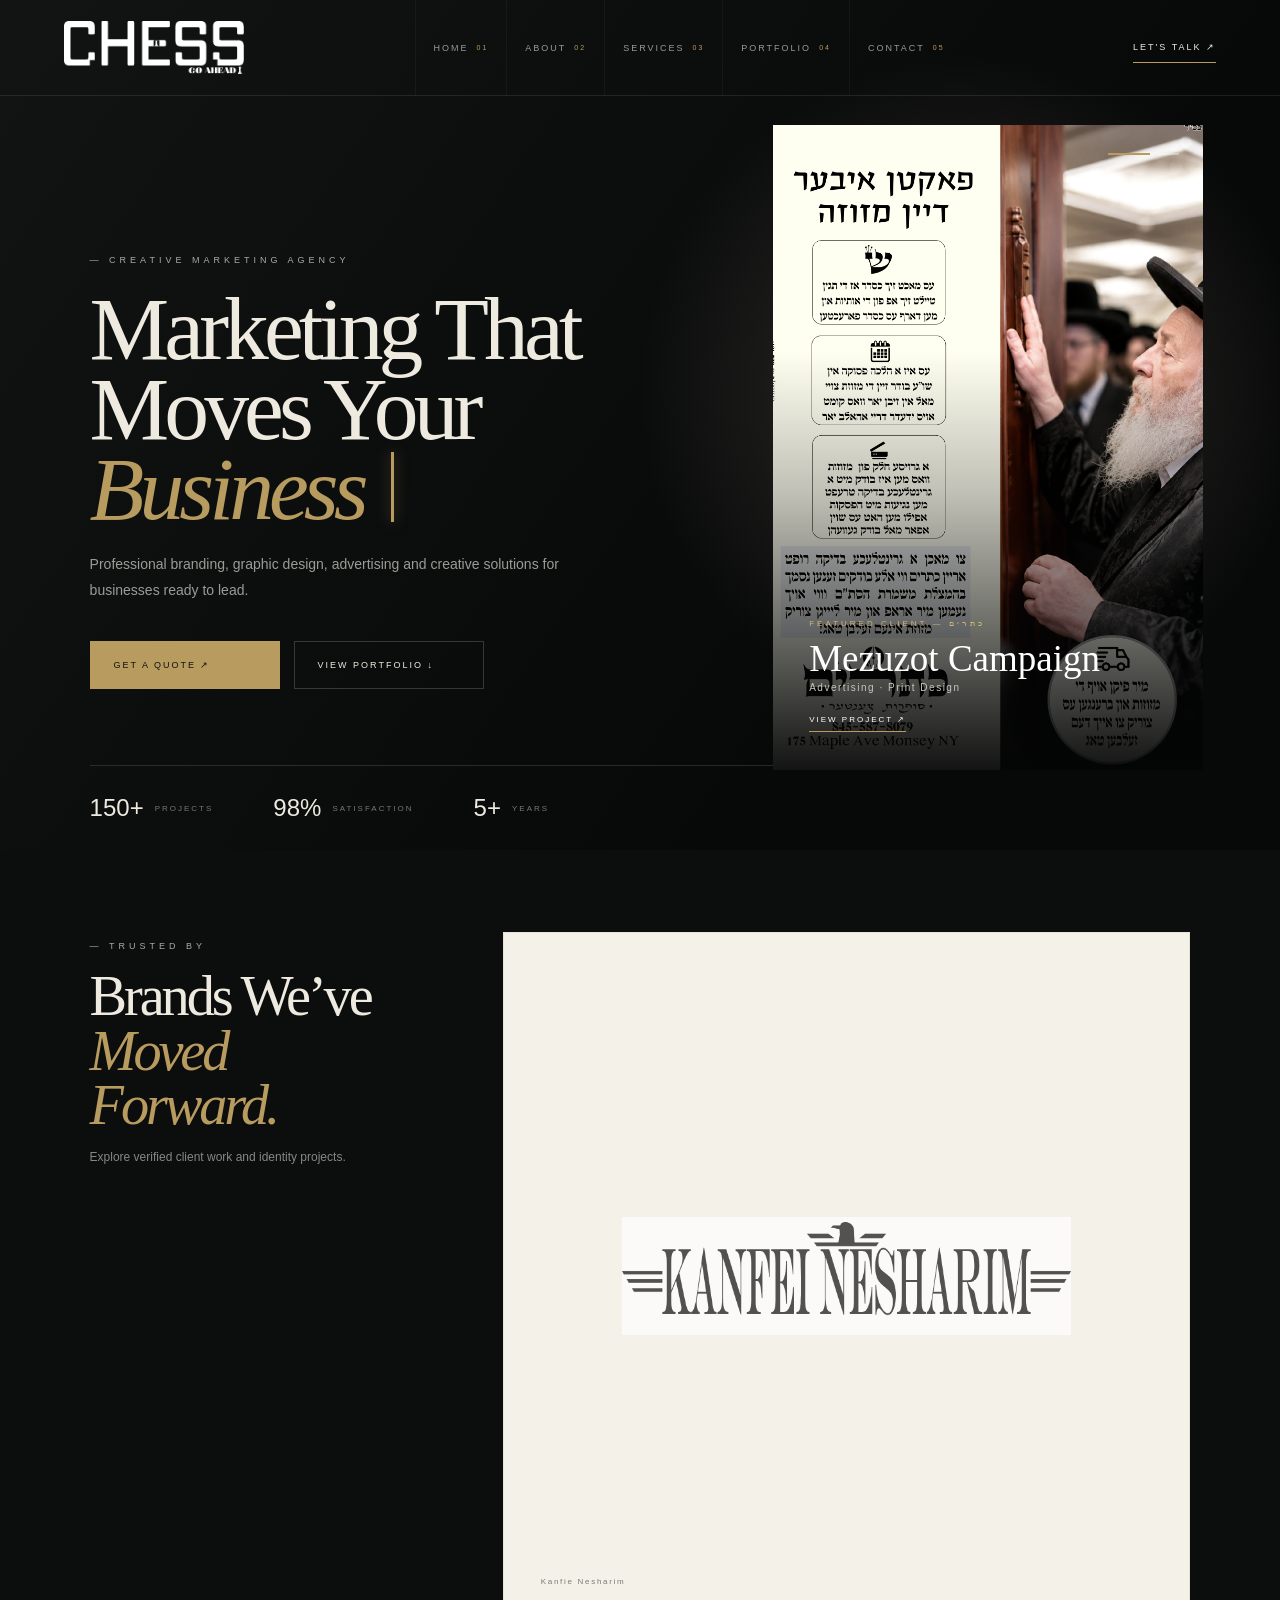
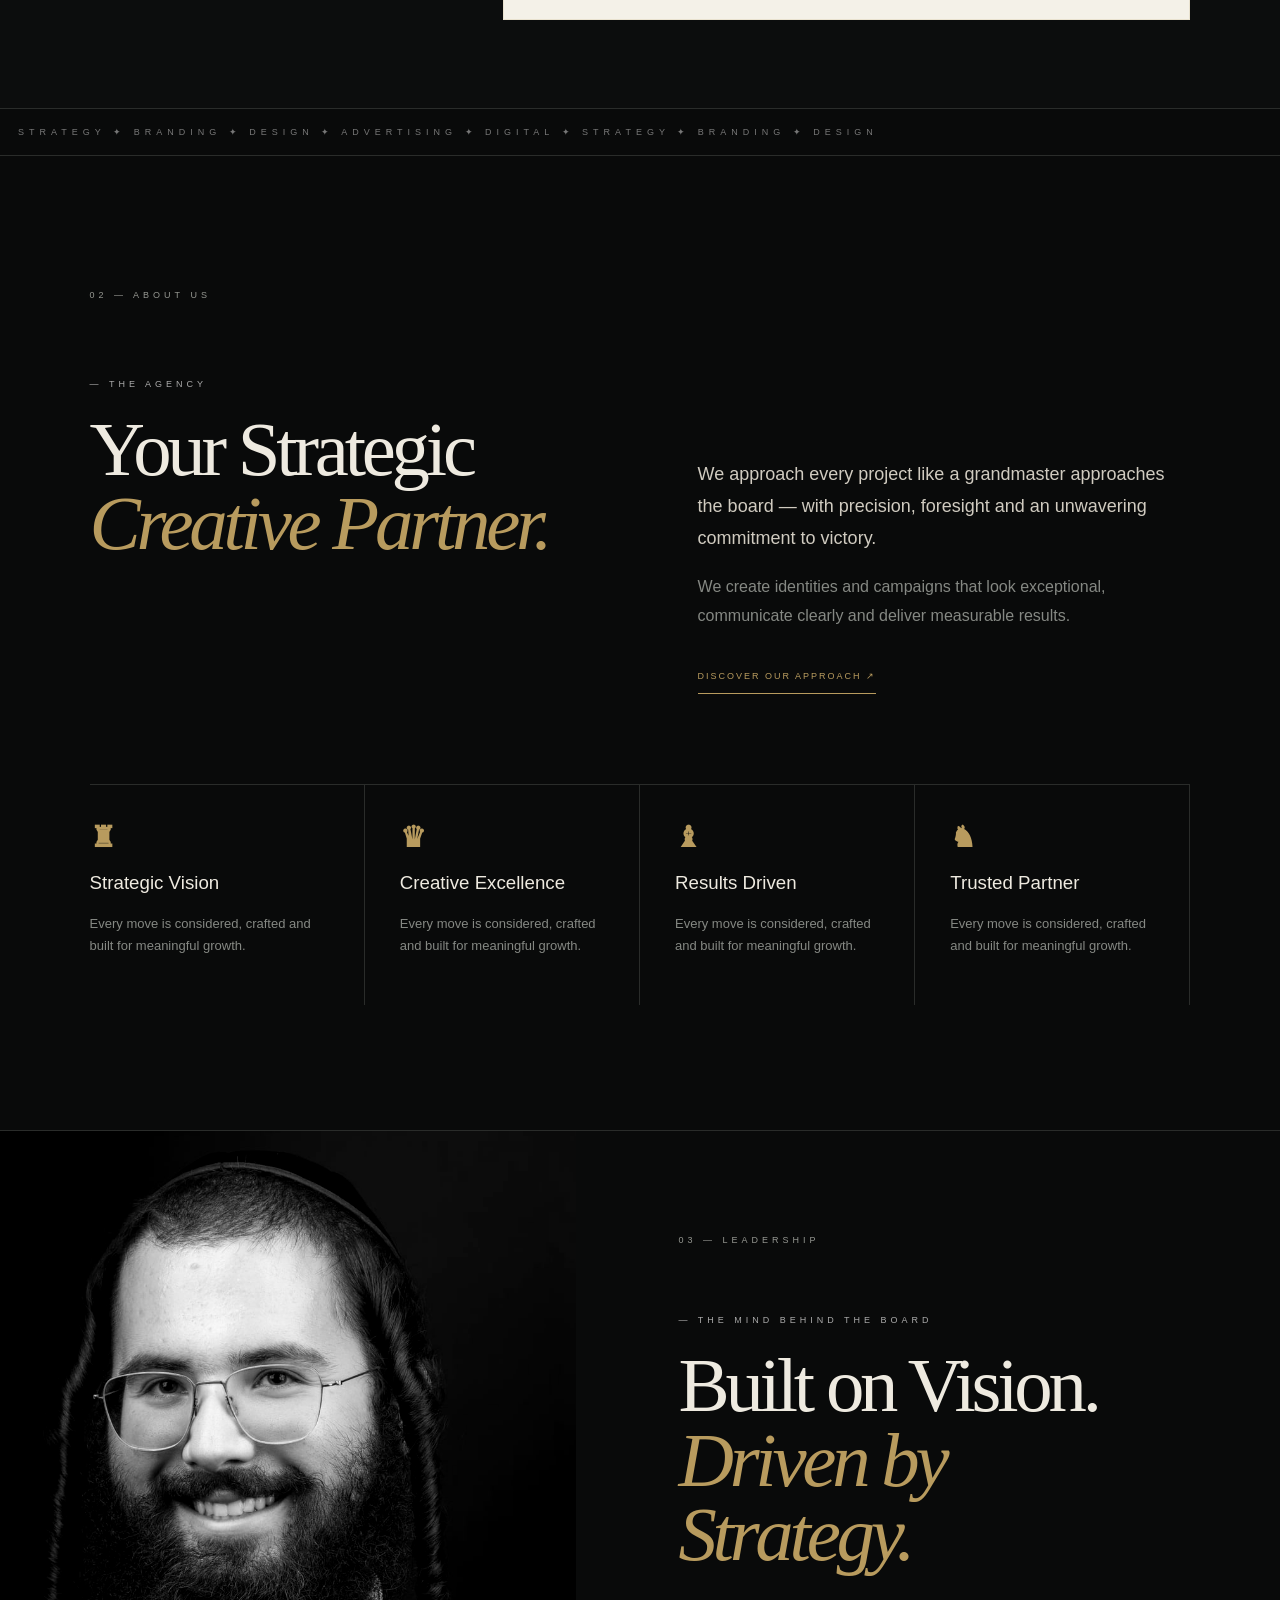
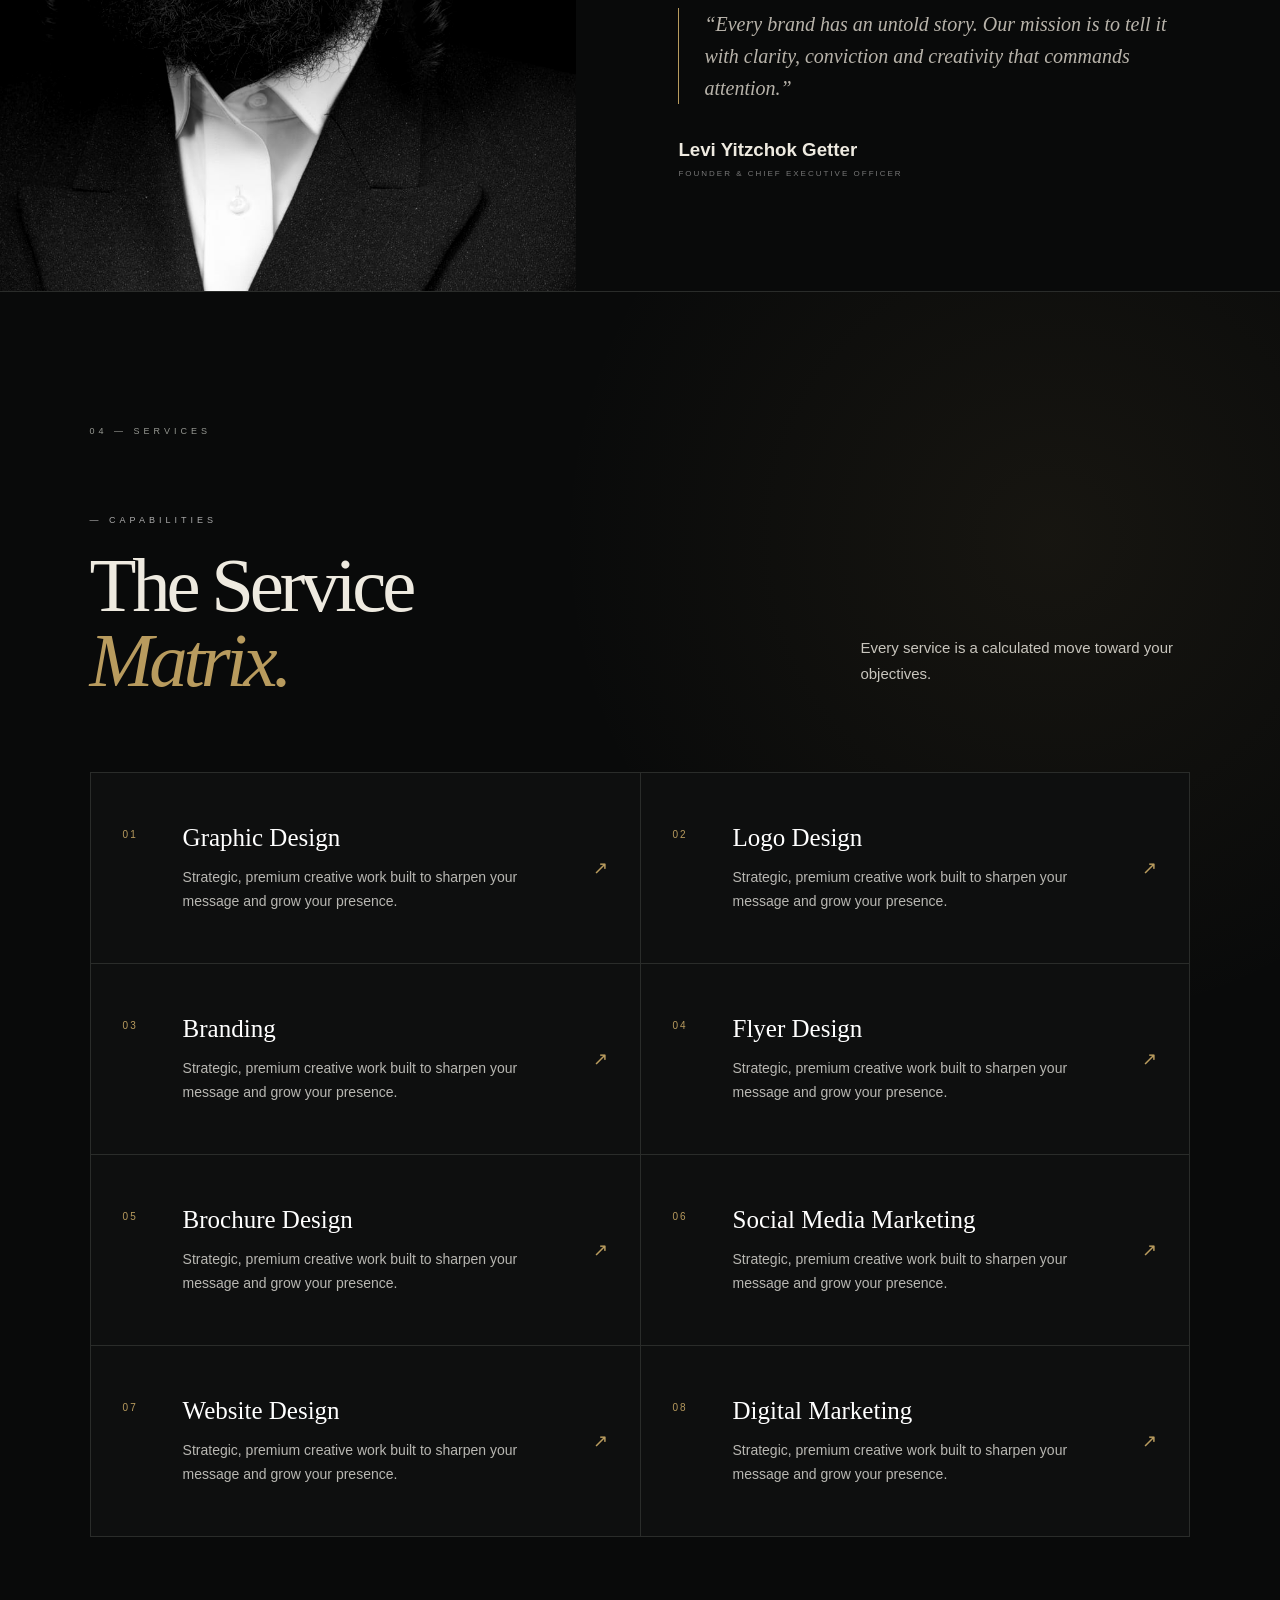
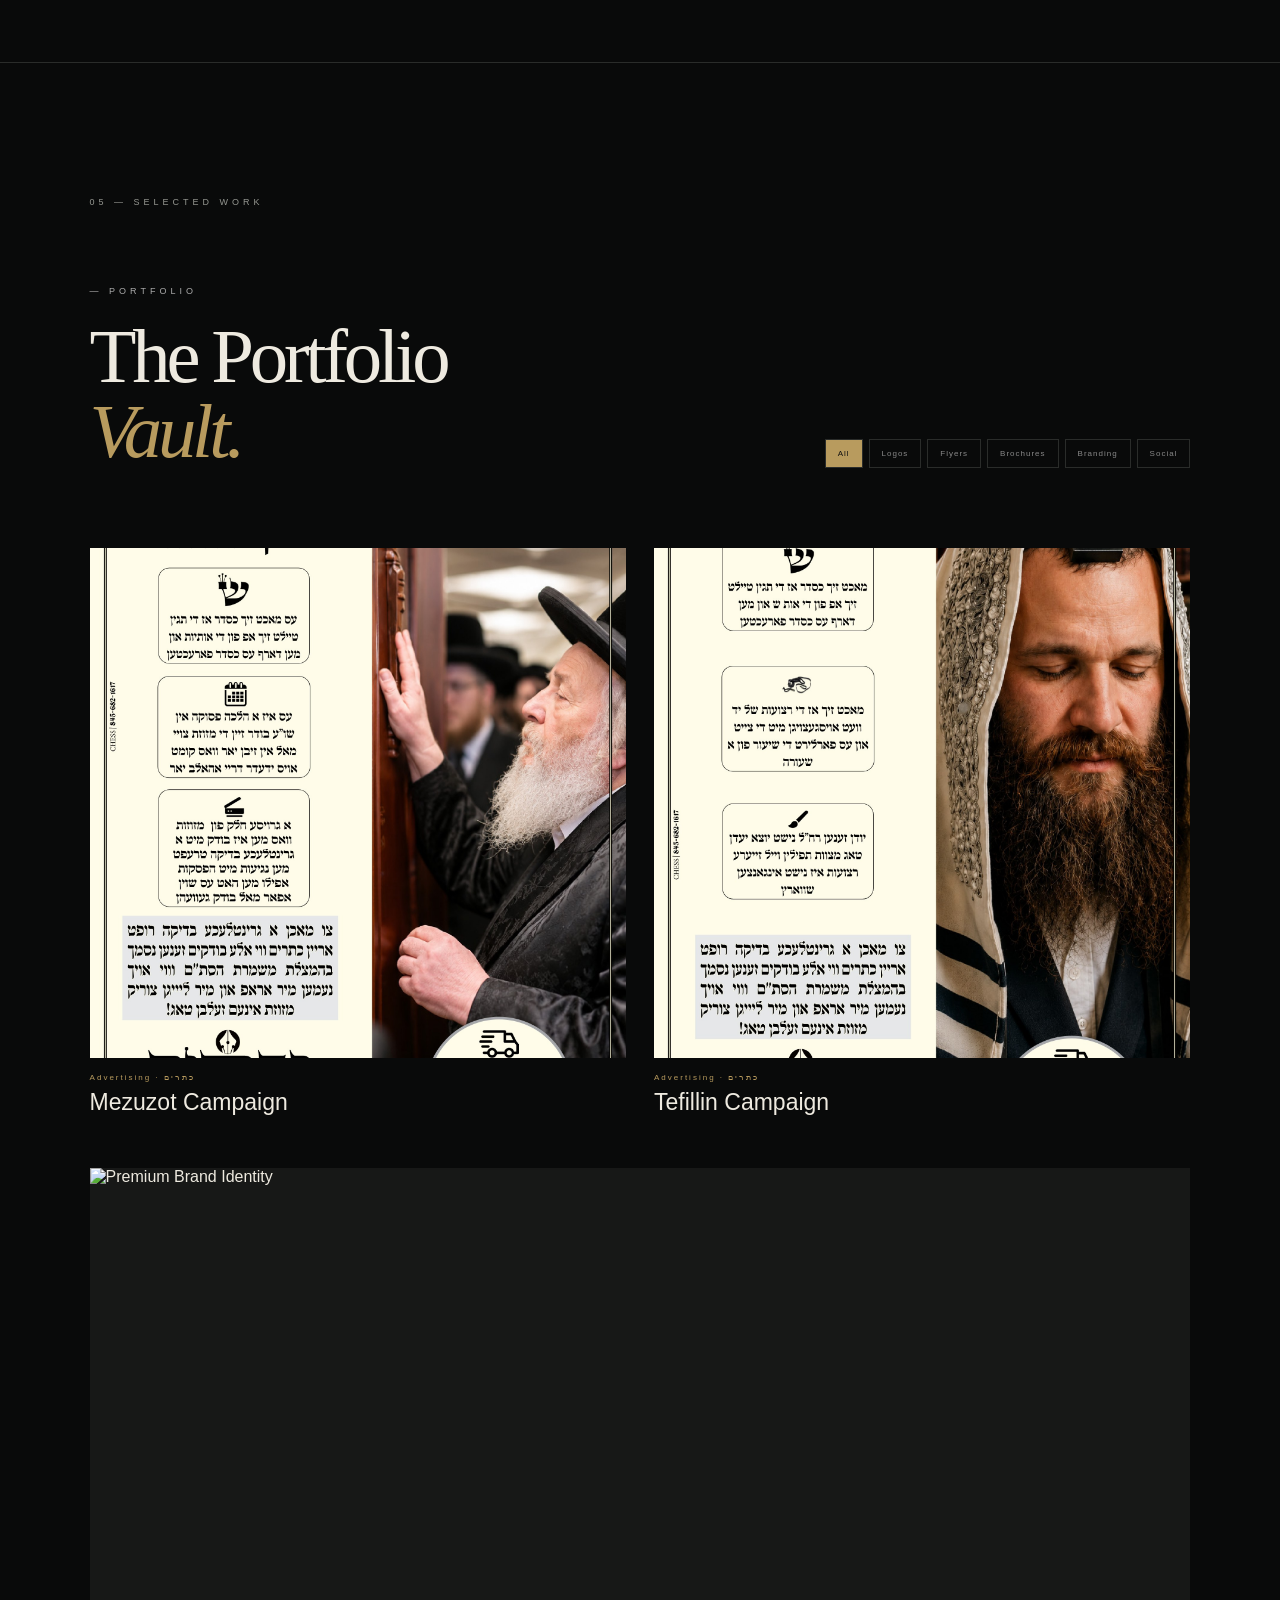
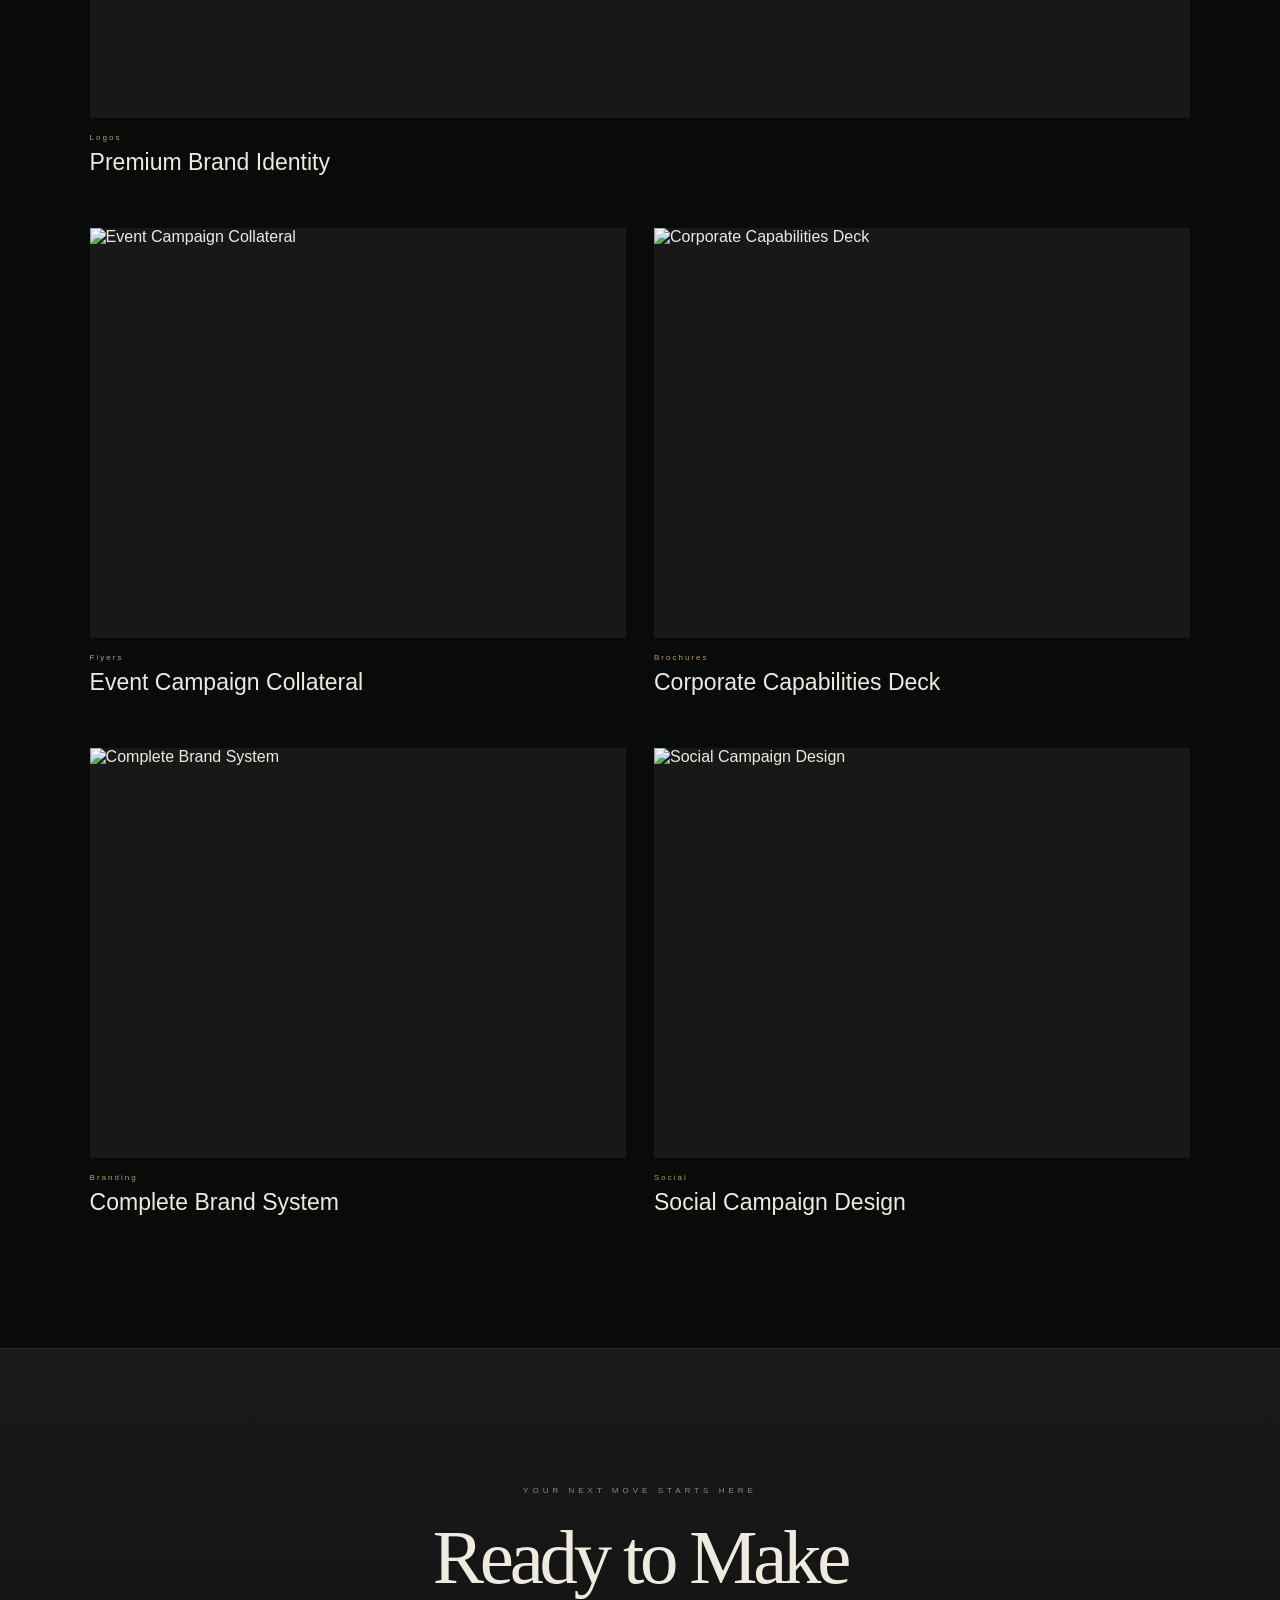
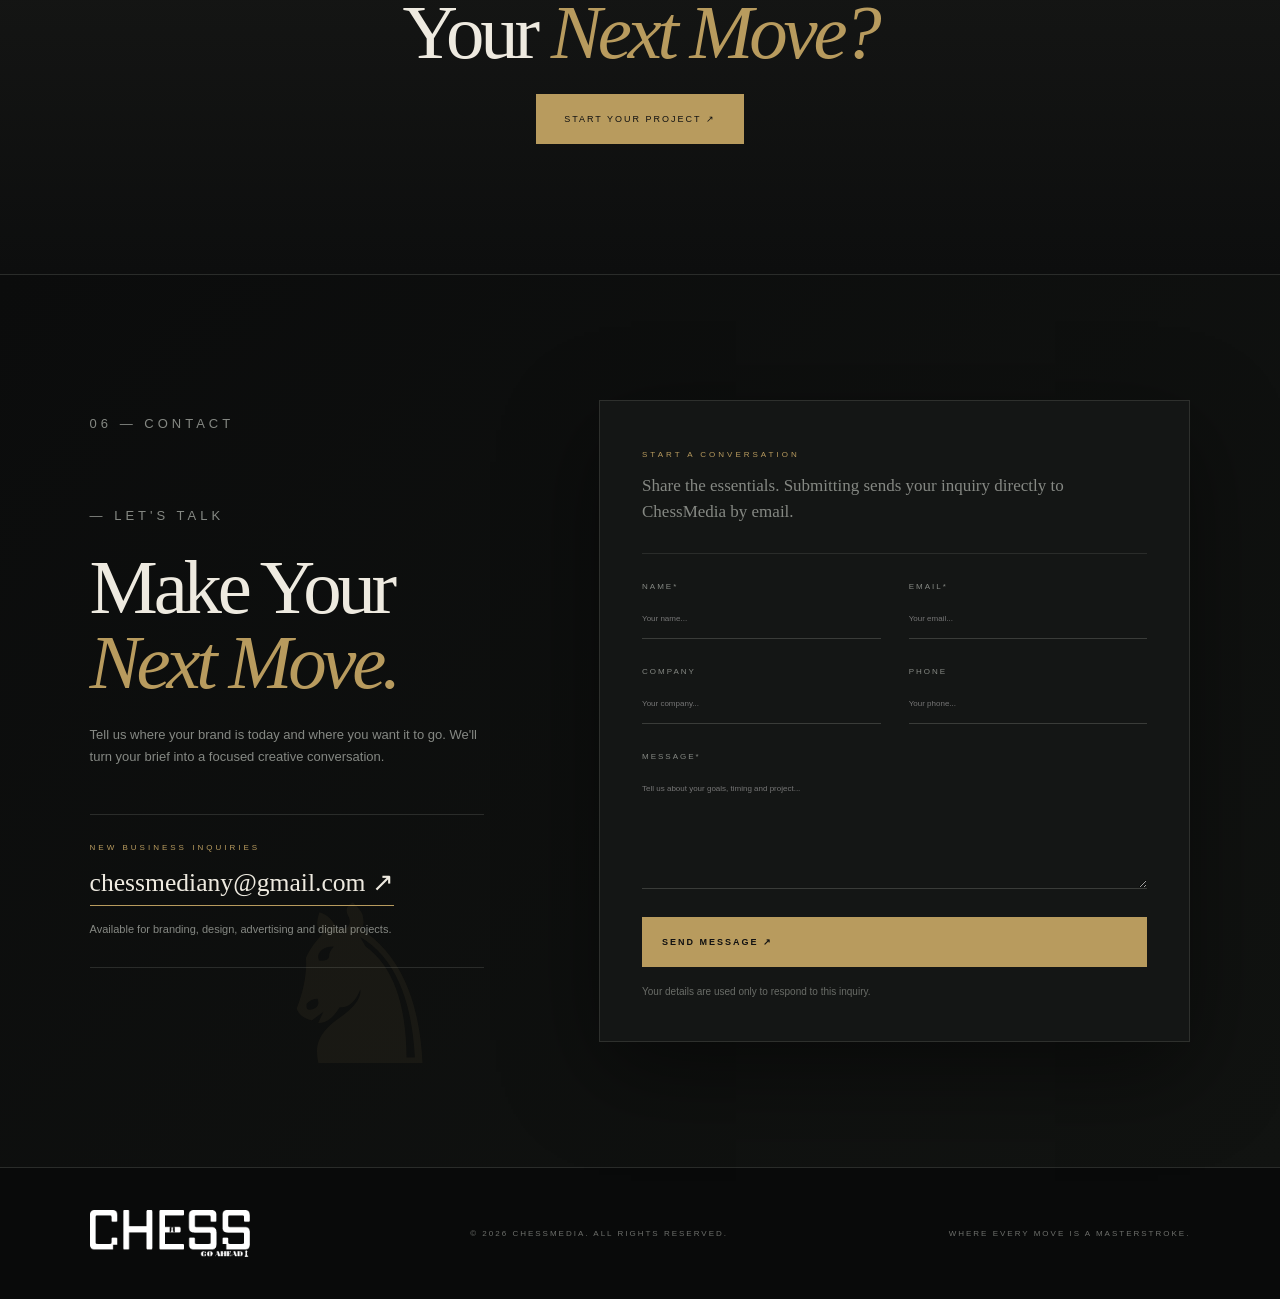
==== index.html @ ae7ae63b "Update index.html" ====
<!doctype html><html lang="en"><head><meta charset="utf-8"><meta name="viewport" content="width=device-width,initial-scale=1"><title>ChessMedia — Strategic Creative Agency</title><meta name="description" content="Strategic branding, design and marketing that moves business forward."><link rel="canonical" href="https://chessmedia.us/"><meta property="og:title" content="ChessMedia — Strategic Creative Agency"><meta property="og:description" content="Strategic branding, design and marketing that moves business forward."><meta property="og:url" content="https://chessmedia.us/"><meta property="og:type" content="website"><link rel="stylesheet" href="styles.css?v=20260721-logo-carousel1"><script type="application/ld+json">{"@context":"https://schema.org","@type":"ProfessionalService","name":"ChessMedia","url":"https://chessmedia.us/","email":"chessmediany@gmail.com","founder":{"@type":"Person","name":"Levi Yitzchok Getter"},"description":"Strategic branding, graphic design, advertising and creative solutions."}</script><!-- chess intro deploy v3 --><!-- square chess animation v1 --></head><body><main><header><a class="logo logoImage" href="#home" aria-label="ChessMedia home"><img src="chess%20logo.png" alt="ChessMedia"></a><nav aria-label="Main navigation"><a href="#home">Home<small>01</small></a><a href="#about">About<small>02</small></a><a href="#services">Services<small>03</small></a><a href="#portfolio">Portfolio<small>04</small></a><a href="#contact">Contact<small>05</small></a></nav><a class="talk" href="#contact">LET'S TALK ↗</a></header><section class="hero" id="home"><div class="heroCopy"><p class="eyebrow">— CREATIVE MARKETING AGENCY</p><h1>Marketing That<br>Moves Your<br><em>Business Forward</em></h1><p class="intro">Professional branding, graphic design, advertising and creative solutions for businesses ready to lead.</p><div class="buttons"><a href="#contact">GET A QUOTE ↗</a><a href="#portfolio">VIEW PORTFOLIO ↓</a></div></div><div class="featuredShowcase" data-featured-showcase aria-label="Featured client projects" aria-live="polite"><a class="featuredSlide active" href="ketarim.html#projects" aria-hidden="false"><img src="ketarim-mezuzot.jpg" alt="כתרים mezuzot advertising campaign" width="1800" height="2546" fetchpriority="high"><span class="featuredShade"></span><span class="featuredMeta"><small>FEATURED CLIENT — כתרים</small><strong>Mezuzot Campaign</strong><em>Advertising · Print Design</em><b>VIEW PROJECT ↗</b></span></a><a class="featuredSlide" href="ketarim.html#projects" aria-hidden="true"><img src="ketarim-tefillin.jpg" alt="כתרים tefillin advertising campaign" width="1800" height="2546" loading="lazy"><span class="featuredShade"></span><span class="featuredMeta"><small>FEATURED CLIENT — כתרים</small><strong>Tefillin Campaign</strong><em>Advertising · Print Design</em><b>VIEW PROJECT ↗</b></span></a><span class="featuredProgress" aria-hidden="true"><i class="active"></i><i></i></span></div><div class="stats"><div><b>150+</b><span>PROJECTS</span></div><div><b>98%</b><span>SATISFACTION</span></div><div><b>5+</b><span>YEARS</span></div></div></section><section class="trustedClients" aria-labelledby="trusted-title"><div class="trustedHead"><p class="eyebrow">— TRUSTED BY</p><h2 id="trusted-title">Brands We’ve<br><em>Moved Forward.</em></h2><p>Explore verified client work and identity projects.</p></div><div class="clientLogoGrid" aria-live="polite"><a class="clientLogo isActive" href="ketarim.html" aria-label="View כתרים portfolio"><img src="ketarim-logo.png" alt="כתרים" loading="lazy"><span>כתרים</span></a><a class="clientLogo" href="kanfie-nesharim.html" aria-label="View Kanfie Nesharim portfolio"><img src="kanfie-nesharim-logo.png" alt="Kanfie Nesharim" loading="lazy"><span>Kanfie Nesharim</span></a><a class="clientLogo" href="jfkosher.html" aria-label="View JFKosher portfolio"><img src="jfkosher-logo.svg" alt="JFKosher" loading="lazy"><span>JFKosher</span></a><a class="clientLogo" href="ohel-yaakov.html" aria-label="View כולל להוראה אהל יעקב portfolio"><img src="ohel-yaakov-logo.png" alt="כולל להוראה - אהל יעקב" loading="lazy"><span dir="rtl">כולל להוראה – אהל יעקב</span></a></div></section><div class="ticker">STRATEGY ✦ BRANDING ✦ DESIGN ✦ ADVERTISING ✦ DIGITAL ✦ STRATEGY ✦ BRANDING ✦ DESIGN</div><section class="section" id="about"><p class="num">02 — ABOUT US</p><div class="split"><div><p class="eyebrow">— THE AGENCY</p><h2>Your Strategic<br><em>Creative Partner.</em></h2></div><div class="copy"><p class="lead">We approach every project like a grandmaster approaches the board — with precision, foresight and an unwavering commitment to victory.</p><p>We create identities and campaigns that look exceptional, communicate clearly and deliver measurable results.</p><a href="#services">DISCOVER OUR APPROACH ↗</a></div></div><div class="values"><article><b>♜</b><h3>Strategic Vision</h3><p>Every move is considered, crafted and built for meaningful growth.</p></article><article><b>♛</b><h3>Creative Excellence</h3><p>Every move is considered, crafted and built for meaningful growth.</p></article><article><b>♝</b><h3>Results Driven</h3><p>Every move is considered, crafted and built for meaningful growth.</p></article><article><b>♞</b><h3>Trusted Partner</h3><p>Every move is considered, crafted and built for meaningful growth.</p></article></div></section><section class="leader"><div class="portrait"><img src="DSC04827-web.jpg" alt="Levi Yitzchok Getter"></div><div><p class="num">03 — LEADERSHIP</p><p class="eyebrow">— THE MIND BEHIND THE BOARD</p><h2>Built on Vision.<br><em>Driven by Strategy.</em></h2><blockquote>“Every brand has an untold story. Our mission is to tell it with clarity, conviction and creativity that commands attention.”</blockquote><h3>Levi Yitzchok Getter</h3><p>FOUNDER &amp; CHIEF EXECUTIVE OFFICER</p></div></section><section class="section" id="services"><p class="num">04 — SERVICES</p><div class="sectionHead"><div><p class="eyebrow">— CAPABILITIES</p><h2>The Service<br><em>Matrix.</em></h2></div><p>Every service is a calculated move toward your objectives.</p></div><div class="serviceList"><article><span>01</span><h3>Graphic Design</h3><p>Strategic, premium creative work built to sharpen your message and grow your presence.</p><b>↗</b></article><article><span>02</span><h3>Logo Design</h3><p>Strategic, premium creative work built to sharpen your message and grow your presence.</p><b>↗</b></article><article><span>03</span><h3>Branding</h3><p>Strategic, premium creative work built to sharpen your message and grow your presence.</p><b>↗</b></article><article><span>04</span><h3>Flyer Design</h3><p>Strategic, premium creative work built to sharpen your message and grow your presence.</p><b>↗</b></article><article><span>05</span><h3>Brochure Design</h3><p>Strategic, premium creative work built to sharpen your message and grow your presence.</p><b>↗</b></article><article><span>06</span><h3>Social Media Marketing</h3><p>Strategic, premium creative work built to sharpen your message and grow your presence.</p><b>↗</b></article><article><span>07</span><h3>Website Design</h3><p>Strategic, premium creative work built to sharpen your message and grow your presence.</p><b>↗</b></article><article><span>08</span><h3>Digital Marketing</h3><p>Strategic, premium creative work built to sharpen your message and grow your presence.</p><b>↗</b></article></div></section><section class="section" id="portfolio"><p class="num">05 — SELECTED WORK</p><div class="sectionHead"><div><p class="eyebrow">— PORTFOLIO</p><h2>The Portfolio<br><em>Vault.</em></h2></div><div class="filters" role="group" aria-label="Portfolio filters"><button class="active" data-filter="All">All</button><button data-filter="Logos">Logos</button><button data-filter="Flyers">Flyers</button><button data-filter="Brochures">Brochures</button><button data-filter="Branding">Branding</button><button data-filter="Social">Social</button></div></div><div class="works"><article data-category="Flyers"><a href="ketarim.html#projects"><div><img src="ketarim-mezuzot.jpg" alt="כתרים mezuzot campaign" loading="lazy"><span>VIEW CLIENT ↗</span></div><small>Advertising · כתרים</small><h3>Mezuzot Campaign</h3></a></article><article data-category="Flyers"><a href="ketarim.html#projects"><div><img src="ketarim-tefillin.jpg" alt="כתרים tefillin campaign" loading="lazy"><span>VIEW CLIENT ↗</span></div><small>Advertising · כתרים</small><h3>Tefillin Campaign</h3></a></article><article class="wide" data-category="Logos"><div><img src="https://media.base44.com/images/public/6a30a349ddb7e9db13139ad5/206e94da7_generated_3257b2a2.png" alt="Premium Brand Identity"><span>VIEW PROJECT ↗</span></div><small>Logos</small><h3>Premium Brand Identity</h3></article><article data-category="Flyers"><div><img src="https://media.base44.com/images/public/6a30a349ddb7e9db13139ad5/10ecdc53f_generated_f1c75923.png" alt="Event Campaign Collateral"><span>VIEW PROJECT ↗</span></div><small>Flyers</small><h3>Event Campaign Collateral</h3></article><article data-category="Brochures"><div><img src="https://media.base44.com/images/public/6a30a349ddb7e9db13139ad5/18a0280c0_generated_9608c427.png" alt="Corporate Capabilities Deck"><span>VIEW PROJECT ↗</span></div><small>Brochures</small><h3>Corporate Capabilities Deck</h3></article><article data-category="Branding"><div><img src="https://media.base44.com/images/public/6a30a349ddb7e9db13139ad5/9a158aad9_generated_ef2117c6.png" alt="Complete Brand System"><span>VIEW PROJECT ↗</span></div><small>Branding</small><h3>Complete Brand System</h3></article><article data-category="Social"><div><img src="https://media.base44.com/images/public/6a30a349ddb7e9db13139ad5/b3453d474_generated_95844af2.png" alt="Social Campaign Design"><span>VIEW PROJECT ↗</span></div><small>Social</small><h3>Social Campaign Design</h3></article></div></section><section class="cta"><small>YOUR NEXT MOVE STARTS HERE</small><h2>Ready to Make<br>Your <em>Next Move?</em></h2><a href="#contact">START YOUR PROJECT ↗</a></section><section class="section contact" id="contact"><div><p class="num">06 — CONTACT</p><p class="eyebrow">— LET'S TALK</p><h2>Make Your<br><em>Next Move.</em></h2><p>Tell us where your brand is today and where you want it to go. We'll turn your brief into a focused creative conversation.</p><div class="contactDetails"><small>NEW BUSINESS INQUIRIES</small><a href="mailto:chessmediany@gmail.com?subject=New%20ChessMedia%20Project%20Inquiry">chessmediany@gmail.com ↗</a><span>Available for branding, design, advertising and digital projects.</span></div></div><form id="contact-form"><input type="text" name="_honey" tabindex="-1" autocomplete="off" aria-hidden="true" style="position:absolute;left:-9999px"><div class="formIntro"><span>START A CONVERSATION</span><p>Share the essentials. Submitting sends your inquiry directly to ChessMedia by email.</p></div><label>Name*<input name="name" required autocomplete="name" placeholder="Your name..."></label><label>Email*<input name="email" required type="email" autocomplete="email" placeholder="Your email..."></label><label>Company<input name="company" autocomplete="organization" placeholder="Your company..."></label><label>Phone<input name="phone" type="tel" autocomplete="tel" placeholder="Your phone..."></label><label class="full">Message*<textarea name="message" required placeholder="Tell us about your goals, timing and project..."></textarea></label><button type="submit">SEND MESSAGE ↗</button><p class="privacy">Your details are used only to respond to this inquiry.</p></form></section><footer><a class="logo logoImage" href="#home" aria-label="ChessMedia home"><img src="chess%20logo.png" alt="ChessMedia"></a><p>© 2026 CHESSMEDIA. ALL RIGHTS RESERVED.</p><p>WHERE EVERY MOVE IS A MASTERSTROKE.</p></footer></main><script src="script.js?v=20260721-logo-carousel1"></script></body></html>
---- styles.css ----
:root{--bg:#090a0a;--panel:#101212;--line:#2a2c2a;--text:#eeeae0;--muted:#858883;--gold:#b89b5e}*{box-sizing:border-box}html{scroll-behavior:smooth}body{margin:0;background:var(--bg);color:var(--text);font-family:Arial,sans-serif}a{color:inherit;text-decoration:none}header{height:96px;position:absolute;z-index:5;inset:0 0 auto;display:flex;align-items:center;justify-content:space-between;padding:0 5vw;border-bottom:1px solid #ffffff18}.logo{display:flex;align-items:center;gap:12px;font-size:11px;letter-spacing:4px;line-height:1.05}.logo b{font-size:32px;color:var(--gold)}header nav{display:flex;height:100%}header nav a{display:flex;align-items:center;gap:8px;padding:0 18px;text-transform:uppercase;font-size:9px;letter-spacing:2px;color:#999;border-left:1px solid #ffffff0b}header nav small{font-size:7px;color:var(--gold)}.talk{font-size:9px;letter-spacing:2px;border-bottom:1px solid var(--gold);padding:10px 0}.hero{position:relative;min-height:850px;overflow:hidden;padding:185px 7vw 100px;display:flex;align-items:center;background:radial-gradient(circle at 76% 46%,#33332e 0,transparent 31%),linear-gradient(125deg,#121414,#070808 70%)}.heroCopy{position:relative;z-index:2}.eyebrow,.num{font-size:9px;letter-spacing:4px;color:#959791}.eyebrow{color:#aaa}.num{margin-bottom:70px}h1,h2{font-family:Georgia,serif;font-weight:400;letter-spacing:-.055em;margin:24px 0}h1{font-size:clamp(60px,7vw,108px);line-height:.89}h2{font-size:clamp(54px,6vw,88px);line-height:.97}em{color:var(--gold);font-style:italic}.intro{max-width:520px;color:#9a9c97;line-height:1.8;font-size:14px}.buttons{display:flex;gap:14px;margin-top:38px}.buttons a{border:1px solid #ffffff2d;padding:18px 23px;min-width:190px;font-size:9px;letter-spacing:2px}.buttons a:first-child{background:var(--gold);color:#111;border-color:var(--gold)}.piece{position:absolute;right:0;top:90px;width:52%;height:700px;display:grid;place-items:center}.piece:before{content:"";position:absolute;width:520px;height:520px;border-radius:50%;border:1px solid #b89b5e35;box-shadow:0 0 100px #b89b5e14}.piece img{position:relative;max-height:620px;max-width:100%;object-fit:contain}.stats{position:absolute;bottom:0;left:7vw;right:7vw;border-top:1px solid #ffffff20;display:flex}.stats div{display:flex;align-items:center;gap:11px;margin-right:60px;padding:28px 0}.stats b{font-size:24px;font-weight:400}.stats span{font-size:8px;letter-spacing:2px;color:#777}.ticker{padding:18px;overflow:hidden;white-space:nowrap;border-bottom:1px solid var(--line);color:#777;font-size:9px;letter-spacing:5px}.section{padding:125px 7vw;border-bottom:1px solid var(--line)}.split{display:grid;grid-template-columns:1fr 1fr;gap:9vw}.copy{padding-top:70px;color:var(--muted);line-height:1.8}.copy .lead{font-size:18px;color:#d0cbc0}.copy a,.contact>div>a{display:inline-block;margin-top:22px;padding-bottom:8px;border-bottom:1px solid var(--gold);color:var(--gold);font-size:9px;letter-spacing:2px}.values{display:grid;grid-template-columns:repeat(4,1fr);border-top:1px solid var(--line);margin-top:90px}.values article{min-height:210px;padding:35px;border-right:1px solid var(--line)}.values article:first-child{padding-left:0}.values b{font-size:29px;color:var(--gold)}.values h3,.serviceList h3,.works h3{font-weight:400}.values p,.sectionHead>p,.serviceList p,.contact>div>p{color:var(--muted);font-size:13px;line-height:1.7}.leader{display:grid;grid-template-columns:45% 55%;border-bottom:1px solid var(--line)}.portrait{height:760px;overflow:hidden;background:#181917}.portrait img{width:100%;height:100%;object-fit:cover;filter:grayscale(1)}.leader>div:last-child{padding:95px 8vw}.leader blockquote{font-family:Georgia,serif;font-style:italic;color:#b8b3aa;font-size:20px;line-height:1.6;margin:35px 0;padding-left:25px;border-left:1px solid var(--gold)}.leader h3{margin-bottom:5px}.leader>div>p:last-child{font-size:8px;letter-spacing:2px;color:#777}.sectionHead{display:flex;justify-content:space-between;align-items:end}.sectionHead>p{width:330px;margin-bottom:35px}.serviceList{border-top:1px solid var(--line);margin-top:60px}.serviceList article{display:grid;grid-template-columns:60px 1fr 1.3fr 30px;align-items:center;gap:25px;padding:25px 10px;border-bottom:1px solid var(--line);transition:.25s}.serviceList article:hover{background:#151716;padding-left:25px}.serviceList span{font-size:9px;color:var(--gold)}.filters{display:flex;flex-wrap:wrap;gap:6px;margin-bottom:25px}.filters button{background:transparent;color:#888;border:1px solid var(--line);padding:9px 12px;font-size:8px;letter-spacing:1px;cursor:pointer}.filters .active{background:var(--gold);color:#111}.works{display:grid;grid-template-columns:repeat(2,1fr);gap:45px 28px;margin-top:55px}.works article.wide{grid-column:span 2}.works article>div{height:410px;position:relative;overflow:hidden;background:#171817}.works .wide>div{height:550px}.works img{width:100%;height:100%;object-fit:cover;transition:.5s}.works article:hover img{transform:scale(1.03)}.works article div span{position:absolute;right:20px;bottom:20px;background:#ded8ca;color:#111;padding:12px;font-size:8px;opacity:0;transition:.3s}.works article:hover span{opacity:1}.works small{display:block;color:var(--gold);font-size:8px;letter-spacing:2px;margin-top:15px}.works h3{font-size:23px;margin:7px 0}.quote{text-align:center;padding:130px 14vw;border-bottom:1px solid var(--line);background:#0d0e0e}.quote .eyebrow{margin:auto}.quote blockquote{font-family:Georgia,serif;font-style:italic;font-size:clamp(29px,4vw,55px);line-height:1.25;color:#d7d1c5}.quote>p:last-child{font-size:9px;letter-spacing:2px}.quote span{color:#777}.cta{text-align:center;padding:130px 20px;background:linear-gradient(#1a1b19,#0d0e0e);border-bottom:1px solid var(--line)}.cta small{font-size:8px;letter-spacing:4px;color:#888}.cta a{display:inline-block;background:var(--gold);color:#111;padding:20px 28px;font-size:9px;letter-spacing:2px}.contact{display:grid;grid-template-columns:.8fr 1.2fr;gap:9vw;background:linear-gradient(135deg,#0b0c0c,#111311)}.contact>div{position:relative}.contact>div:after{content:"♞";position:absolute;right:2vw;bottom:-55px;color:#b89b5e10;font-size:220px;line-height:1;pointer-events:none}.contactDetails{display:flex;flex-direction:column;align-items:flex-start;margin-top:46px;padding:28px 0;border-top:1px solid var(--line);border-bottom:1px solid var(--line)}.contactDetails small,.formIntro span{color:var(--gold);font-size:8px;letter-spacing:3px}.contactDetails a{display:inline-block;margin-top:15px;padding-bottom:7px;border-bottom:1px solid var(--gold);color:var(--text);font-family:Georgia,serif;font-size:clamp(19px,2vw,27px)}.contactDetails span{margin-top:15px;color:var(--muted);font-size:11px;line-height:1.6}.contact form{display:grid;grid-template-columns:1fr 1fr;align-content:start;gap:28px;padding:42px;background:#141615;border:1px solid #2e302d;box-shadow:0 30px 90px #0007}.formIntro{grid-column:span 2;padding-bottom:27px;border-bottom:1px solid var(--line)}.formIntro p{max-width:520px;margin:12px 0 0;color:var(--muted);font-family:Georgia,serif;font-size:17px;line-height:1.55}.contact label{color:#858883;text-transform:uppercase;font-size:8px;letter-spacing:2px}.contact input,.contact textarea{display:block;width:100%;padding:15px 0;margin-top:8px;background:transparent;color:white;border:0;border-bottom:1px solid #3a3c39;border-radius:0;outline:0;font:inherit}.contact input:focus,.contact textarea:focus{border-color:var(--gold)}.contact textarea{height:120px;resize:vertical}.contact .full,.contact button,.contact .privacy{grid-column:span 2}.contact button{padding:20px;background:var(--gold);color:#111;border:0;text-align:left;font-weight:700;font-size:9px;letter-spacing:2px;cursor:pointer;transition:.2s}.contact button:hover,.contact button:focus-visible{background:#d0b777;transform:translateY(-2px)}.contact .privacy{margin:-11px 0 0;color:#696c67;font-size:10px;line-height:1.5}footer{display:flex;align-items:center;justify-content:space-between;padding:42px 7vw;color:#6d6f6b;font-size:8px;letter-spacing:2px}
@media(max-width:900px){header nav{display:none}.hero{padding-left:5vw}.piece{opacity:.42;width:80%}.split,.leader,.contact{grid-template-columns:1fr}.leader>div:last-child,.section{padding:85px 5vw}.portrait{height:600px}.values{grid-template-columns:1fr 1fr}.sectionHead{display:block}.works article.wide{grid-column:span 1}.works .wide>div,.works article>div{height:400px}}
@media(max-width:600px){header{padding:0 5vw}.hero{min-height:780px;padding-top:145px}h1{font-size:54px}.piece{right:-40%;width:130%}.buttons{flex-direction:column;width:220px}.stats div{margin-right:25px}.stats span{display:none}.values{grid-template-columns:1fr}.works{grid-template-columns:1fr}.serviceList article{grid-template-columns:35px 1fr 25px}.serviceList article p{display:none}.contact form{grid-template-columns:1fr;padding:28px 22px}.formIntro,.contact .full,.contact button,.contact .privacy{grid-column:span 1}.contact>div:after{font-size:150px}footer{align-items:flex-start;flex-direction:column;gap:25px}}

.logo.logoImage{display:flex;align-items:center;line-height:0;letter-spacing:0}.logo.logoImage img{display:block;width:180px;max-width:38vw;height:auto;max-height:58px;object-fit:contain;object-position:left center}footer .logo.logoImage img{width:160px;max-width:60vw}@media(max-width:700px){.logo.logoImage img{width:132px;max-width:45vw}footer .logo.logoImage img{width:145px}}

/* 2026-07-20 services and portrait refresh */
.logo.logoImage img{filter:brightness(0) invert(1)}
.portrait img{filter:grayscale(1) contrast(1.06);transition:filter .65s ease,transform .65s ease;object-position:center center}
.portrait:hover img{filter:grayscale(0) contrast(1);transform:scale(1.018)}
#services{position:relative;overflow:hidden;background:radial-gradient(circle at 82% 18%,rgba(184,155,94,.08),transparent 32%),var(--bg)}
#services .sectionHead>p{color:#c8c5bd;font-size:15px;line-height:1.75}
#services .serviceList{display:grid;grid-template-columns:repeat(2,minmax(0,1fr));gap:1px;margin-top:50px;border:1px solid var(--line);background:var(--line)}
#services .serviceList article{position:relative;display:grid;grid-template-columns:42px 1fr 34px;grid-template-areas:"number title arrow" ". copy arrow";align-content:center;align-items:start;gap:14px 18px;min-height:190px;padding:32px;background:#0e0f0f;border:0;overflow:hidden;transition:background .3s ease,transform .3s ease,box-shadow .3s ease}
#services .serviceList article::before{content:"";position:absolute;inset:0 auto 0 0;width:2px;background:var(--gold);transform:scaleY(0);transform-origin:bottom;transition:transform .3s ease}
#services .serviceList article:hover{padding-left:32px;background:#171816;transform:translateY(-2px);box-shadow:0 16px 35px rgba(0,0,0,.28)}
#services .serviceList article:hover::before{transform:scaleY(1)}
#services .serviceList span{grid-area:number;color:var(--gold);font-size:10px;letter-spacing:2px;padding-top:5px}
#services .serviceList h3{grid-area:title;color:#fff;font-family:Georgia,serif;font-size:25px;line-height:1.15;margin:0}
#services .serviceList p{grid-area:copy;color:#b8b7b2;font-size:14px;line-height:1.65;margin:0;max-width:500px}
#services .serviceList b{grid-area:arrow;align-self:center;justify-self:end;color:var(--gold);font-size:18px;font-weight:400}
@media(max-width:800px){#services .serviceList{grid-template-columns:1fr}#services .serviceList article{min-height:170px;padding:26px 22px;grid-template-columns:34px 1fr 26px;gap:12px 14px}#services .serviceList article:hover{padding-left:22px}.portrait{height:560px}}

/* 2026-07-21 rotating messages inside hero chess image */
.heroChessMessages{position:absolute;inset:0;z-index:3;pointer-events:none;overflow:hidden}
.heroChessSymbol{position:absolute;left:38px;top:44px;color:rgba(184,155,94,.35);font-family:Georgia,serif;font-size:86px;line-height:1;filter:drop-shadow(0 0 22px rgba(184,155,94,.2));transition:opacity .35s ease,transform .5s ease}
.heroChessPanel{position:absolute;left:36px;bottom:55px;width:min(390px,72%);padding:22px 24px 20px;border-left:2px solid var(--gold);background:linear-gradient(90deg,rgba(5,6,6,.92),rgba(5,6,6,.66) 72%,transparent);backdrop-filter:blur(3px)}
.heroChessPanel small{display:block;margin-bottom:10px;color:var(--gold);font-size:8px;letter-spacing:4px}
.heroChessPanel strong{display:block;color:#fff;font-family:Georgia,serif;font-size:clamp(25px,2.5vw,40px);font-weight:400;line-height:.95}
.heroChessPanel strong span,.heroChessPanel strong em{display:block}
.heroChessPanel strong em{margin-top:6px;color:var(--gold);font-weight:400}
.heroChessPanel p{margin:12px 0 0;color:#bbb7ae;font-size:11px;line-height:1.55}
.heroChessDots{display:flex;gap:7px;margin-top:16px}
.heroChessDots i{width:18px;height:1px;background:#555;transition:width .35s ease,background .35s ease}
.heroChessDots i.active{width:34px;background:var(--gold)}
.heroChessMessages.isSwapping .heroChessSymbol{animation:heroPieceSwap .65s cubic-bezier(.2,.8,.2,1)}
.heroChessMessages.isSwapping .heroChessPanel{animation:heroCopySwap .55s ease}
@keyframes heroPieceSwap{0%{opacity:0;transform:translateX(-25px) rotate(-8deg) scale(.82)}100%{opacity:1;transform:translateX(0) rotate(0) scale(1)}}
@keyframes heroCopySwap{0%{opacity:0;transform:translateY(18px)}100%{opacity:1;transform:translateY(0)}}
@media(max-width:900px){.piece{opacity:1}.piece img,.piece:before{opacity:.42}.heroChessSymbol{left:25%;top:70px}.heroChessPanel{left:26%;bottom:95px;width:58%;padding:18px 20px}.heroChessPanel strong{font-size:28px}}
@media(max-width:600px){.heroChessSymbol{left:45%;top:90px;font-size:64px}.heroChessPanel{left:43%;bottom:120px;width:52%;padding:15px 14px}.heroChessPanel strong{font-size:21px}.heroChessPanel p{display:none}.heroChessPanel small{letter-spacing:2px}.heroChessDots{margin-top:12px}.heroChessDots i{width:10px}.heroChessDots i.active{width:20px}}
@media(prefers-reduced-motion:reduce){.heroChessMessages.isSwapping .heroChessSymbol,.heroChessMessages.isSwapping .heroChessPanel{animation:none}}


/* 2026-07-21 square rotating chess animation stage */
.piece{
  right:5vw;
  top:145px;
  width:min(520px,42vw);
  height:auto;
  aspect-ratio:1;
  display:block;
}
.piece:before{display:none}
.piece .heroChessMessages{
  position:relative;
  inset:auto;
  width:100%;
  height:100%;
  aspect-ratio:1;
  overflow:hidden;
  border:1px solid rgba(184,155,94,.38);
  background:
    radial-gradient(circle at 50% 34%,rgba(184,155,94,.18),transparent 31%),
    linear-gradient(145deg,#171818 0%,#0b0c0c 58%,#050606 100%);
  box-shadow:0 35px 90px rgba(0,0,0,.5),inset 0 0 0 1px rgba(255,255,255,.025);
}
.piece .heroChessMessages:before{
  content:"";
  position:absolute;
  inset:18px;
  border:1px solid rgba(184,155,94,.16);
  background:
    linear-gradient(rgba(184,155,94,.045) 1px,transparent 1px),
    linear-gradient(90deg,rgba(184,155,94,.045) 1px,transparent 1px);
  background-size:48px 48px;
  pointer-events:none;
}
.piece .heroChessMessages:after{
  content:"";
  position:absolute;
  width:70%;
  height:70%;
  left:15%;
  top:4%;
  border:1px solid rgba(184,155,94,.13);
  border-radius:50%;
  box-shadow:0 0 90px rgba(184,155,94,.08);
  pointer-events:none;
}
.piece .heroChessSymbol{
  left:50%;
  top:39%;
  z-index:1;
  transform:translate(-50%,-50%);
  font-size:clamp(170px,17vw,245px);
  line-height:1;
  color:rgba(196,164,96,.38);
  text-shadow:0 0 48px rgba(184,155,94,.16);
}
.piece .heroChessPanel{
  left:28px;
  right:28px;
  bottom:28px;
  z-index:2;
  width:auto;
  padding:22px 24px 20px;
  border:1px solid rgba(184,155,94,.28);
  background:linear-gradient(135deg,rgba(18,19,19,.96),rgba(7,8,8,.92));
  box-shadow:0 18px 40px rgba(0,0,0,.34);
  backdrop-filter:blur(8px);
}
.piece .heroChessPanel strong{font-size:clamp(30px,3vw,44px)}
.piece .heroChessPanel p{max-width:32ch}
@keyframes heroPieceSwap{
  0%{opacity:0;transform:translate(-62%,-50%) rotate(-9deg) scale(.78)}
  100%{opacity:1;transform:translate(-50%,-50%) rotate(0) scale(1)}
}
@media(max-width:900px){
  .piece{right:2vw;top:180px;width:46vw;opacity:1}
  .piece .heroChessPanel{left:20px;right:20px;bottom:20px;width:auto;padding:17px 18px}
  .piece .heroChessSymbol{left:50%;top:38%;font-size:clamp(130px,20vw,190px)}
  .piece .heroChessPanel strong{font-size:clamp(24px,4vw,34px)}
}
@media(max-width:600px){
  .piece{right:-22vw;top:190px;width:72vw;opacity:.78}
  .piece .heroChessMessages{opacity:1}
  .piece .heroChessMessages:before{inset:10px;background-size:34px 34px}
  .piece .heroChessSymbol{left:50%;top:37%;font-size:34vw}
  .piece .heroChessPanel{left:14px;right:14px;bottom:14px;width:auto;padding:13px 14px}
  .piece .heroChessPanel strong{font-size:20px}
  .piece .heroChessPanel p{display:none}
  .piece .heroChessPanel small{letter-spacing:2px}
  .piece .heroChessDots{margin-top:10px}
}


/* 2026-07-21 portrait chess animation card */
.piece{
  right:6vw;
  top:120px;
  width:min(430px,35vw);
  height:min(650px,68vh);
  aspect-ratio:2/3;
}
.piece .heroChessMessages{
  width:100%;
  height:100%;
  aspect-ratio:auto;
}
.piece .heroChessSymbol{
  top:35%;
  font-size:clamp(185px,18vw,270px);
}
.piece .heroChessPanel{
  left:26px;
  right:26px;
  bottom:26px;
}
@media(max-width:900px){
  .piece{right:2vw;top:155px;width:40vw;height:60vw;max-height:600px;aspect-ratio:2/3}
  .piece .heroChessSymbol{top:34%;font-size:clamp(145px,21vw,210px)}
}
@media(max-width:600px){
  .piece{right:-14vw;top:180px;width:58vw;height:88vw;max-height:none;aspect-ratio:2/3}
  .piece .heroChessSymbol{top:34%;font-size:36vw}
}


/* 2026-07-21 fixed portrait ratio */
.piece{height:auto;max-height:none;aspect-ratio:2/3}
@media(max-width:900px){.piece{height:auto;max-height:none;aspect-ratio:2/3}}
@media(max-width:600px){.piece{height:auto;max-height:none;aspect-ratio:2/3}}


/* 2026-07-21 hero headline typewriter */
.heroCopy h1 .typeLine{white-space:nowrap}
.heroCopy h1 .typeCursor{
  display:inline-block;
  width:3px;
  height:.78em;
  margin-left:10px;
  vertical-align:-.04em;
  background:var(--gold);
  box-shadow:0 0 14px rgba(184,155,94,.5);
  animation:typeCursorBlink .75s steps(1,end) infinite;
}
.heroCopy h1.typingComplete .typeCursor{animation-duration:1s}
@keyframes typeCursorBlink{0%,48%{opacity:1}49%,100%{opacity:0}}
@media(max-width:600px){.heroCopy h1 .typeCursor{width:2px;margin-left:5px}}
@media(prefers-reduced-motion:reduce){.heroCopy h1 .typeCursor{display:none}}


/* 2026-07-21 verified client showcase */
.featuredShowcase{position:absolute;z-index:2;right:6vw;top:125px;width:min(430px,34vw);height:645px;overflow:hidden}
.featuredSlide{position:absolute;inset:0;display:block;opacity:0;transform:translate3d(30px,18px,0) scale(.985);pointer-events:none;transition:opacity .85s cubic-bezier(.22,.61,.36,1),transform 1.05s cubic-bezier(.22,.61,.36,1)}
.featuredSlide.active{opacity:1;transform:translate3d(0,0,0) scale(1);pointer-events:auto}
.featuredSlide img{display:block;width:100%;height:100%;object-fit:cover;object-position:center;filter:saturate(.82) contrast(1.04);transition:transform 7s cubic-bezier(.2,.6,.2,1),filter .45s ease}
.featuredSlide.active img{transform:scale(1.035)}
.featuredSlide:hover img{filter:saturate(1) contrast(1.02)}
.featuredShade{position:absolute;inset:0;background:linear-gradient(180deg,transparent 35%,rgba(4,5,5,.25) 57%,rgba(4,5,5,.94) 100%)}
.featuredMeta{position:absolute;left:0;right:0;bottom:0;padding:44px 36px 38px;color:#fff}
.featuredMeta small{display:block;color:#d1b776;font-size:8px;letter-spacing:3px}
.featuredMeta strong{display:block;margin:12px 0 5px;font-family:Georgia,serif;font-size:37px;font-weight:400;line-height:1}
.featuredMeta em{display:block;color:#c9c6be;font-family:Arial,sans-serif;font-size:10px;font-style:normal;letter-spacing:1.5px}
.featuredMeta b{display:inline-block;margin-top:22px;padding-bottom:7px;border-bottom:1px solid var(--gold);font-size:8px;font-weight:400;letter-spacing:2px}
.featuredProgress{position:absolute;z-index:4;right:24px;top:28px;display:flex;gap:7px}
.featuredProgress i{display:block;width:22px;height:2px;background:rgba(255,255,255,.34);transition:width .45s ease,background .45s ease}
.featuredProgress i.active{width:42px;background:var(--gold)}
.trustedClients{display:grid;grid-template-columns:.8fr 1.7fr;gap:7vw;padding:82px 7vw 88px;border-bottom:1px solid var(--line);background:#0c0d0d}
.trustedHead h2{margin:18px 0 14px;font-size:clamp(38px,4.4vw,64px)}
.trustedHead>p:last-child{max-width:360px;color:var(--muted);font-size:12px;line-height:1.7}
.clientLogoGrid{display:grid;grid-template-columns:repeat(2,minmax(0,1fr));gap:14px}
.clientLogo{position:relative;display:flex;align-items:center;justify-content:center;min-height:145px;padding:24px;background:#ece9e0;color:#171817;overflow:hidden;box-shadow:0 10px 30px transparent;transition:transform .45s cubic-bezier(.2,.8,.2,1),box-shadow .45s ease,background .45s ease}
.clientLogo img{display:block;max-width:88%;max-height:78px;object-fit:contain;filter:grayscale(1);opacity:.56;transition:filter .45s ease,opacity .45s ease,transform .45s cubic-bezier(.2,.8,.2,1)}
.clientLogo span{position:absolute;left:16px;bottom:12px;font-size:7px;letter-spacing:1.4px;opacity:.55}
.clientLogo.isActive,.clientLogo:hover,.clientLogo:focus-visible{z-index:1;background:#f8f5ec;transform:translateY(-5px);box-shadow:0 22px 55px rgba(0,0,0,.38),0 0 34px rgba(184,155,94,.12)}
.clientLogo.isActive img,.clientLogo:hover img,.clientLogo:focus-visible img{filter:none;opacity:1;transform:scale(1.045)}
.works article>a{display:block}
.works article>a>div{height:510px;position:relative;overflow:hidden;background:#171817}
.works article>a>div img{width:100%;height:100%;object-fit:cover;transition:.55s ease}
.works article:hover>a>div img{transform:scale(1.025)}
.works article>a>div span{position:absolute;right:20px;bottom:20px;background:#ded8ca;color:#111;padding:12px;font-size:8px;opacity:0;transition:.3s}
.works article:hover>a>div span{opacity:1}

/* Dedicated client portfolio pages */
.clientPage{background:#090a0a}
.clientPage main{animation:clientPageIn .8s cubic-bezier(.2,.8,.2,1) both}
@keyframes clientPageIn{from{opacity:0;transform:translateY(14px)}to{opacity:1;transform:none}}
.clientPage header{position:relative;background:#0b0c0c}
.clientHero{display:grid;grid-template-columns:1.15fr .85fr;min-height:650px;padding:120px 7vw 70px;border-bottom:1px solid var(--line);background:radial-gradient(circle at 78% 45%,rgba(184,155,94,.12),transparent 30%),linear-gradient(130deg,#131515,#080909 70%)}
.clientIntro{display:flex;flex-direction:column;justify-content:center;align-items:flex-start}
.clientBack{margin-bottom:55px;color:var(--gold);font-size:8px;letter-spacing:2px}
.clientIntro h1{max-width:800px;margin:16px 0 22px;font-size:clamp(58px,8vw,120px)}
.clientIntro>p{max-width:610px;color:#aaa;line-height:1.75}
.clientTags{display:flex;flex-wrap:wrap;gap:8px;margin-top:25px}
.clientTags span{padding:9px 12px;border:1px solid var(--line);color:#aaa;font-size:8px;letter-spacing:1.4px}
.clientMark{display:flex;align-items:center;justify-content:center;padding:7vw}
.clientMark img{display:block;max-width:100%;max-height:260px;object-fit:contain;filter:drop-shadow(0 24px 38px rgba(0,0,0,.35))}
.clientGallery{padding:110px 7vw 130px}
.clientGalleryHead{display:flex;align-items:end;justify-content:space-between;gap:40px;margin-bottom:55px}
.clientGalleryHead h2{margin:14px 0 0;font-size:clamp(44px,6vw,82px)}
.clientGalleryHead>p{max-width:390px;color:var(--muted);font-size:12px;line-height:1.7}
.mediaGrid{columns:2 360px;column-gap:28px}
.mediaCard{display:block;width:100%;margin:0 0 28px;padding:0;background:#111313;break-inside:avoid;cursor:zoom-in}
.mediaCard img{display:block;width:100%;height:auto;transition:transform .6s cubic-bezier(.2,.8,.2,1),filter .5s ease}
.mediaCard:hover img{transform:scale(1.012);filter:brightness(1.04)}
.mediaCard figcaption{display:flex;justify-content:space-between;gap:18px;padding:18px 20px;color:#c9c6be;font-size:10px}
.mediaCard figcaption span:last-child{color:var(--gold);font-size:8px;letter-spacing:1.5px}
.mediaCard.logoOnly{padding:70px 40px;background:#ece9e0}
.mediaCard.logoOnly img{max-height:320px;object-fit:contain}
.emptyGallery{padding:45px 0;color:var(--muted);border-top:1px solid var(--line);border-bottom:1px solid var(--line)}
.mediaLightbox{width:min(94vw,1200px);max-width:none;padding:0;border:0;background:#080909;color:#fff;box-shadow:0 40px 120px rgba(0,0,0,.7)}
.mediaLightbox::backdrop{background:rgba(0,0,0,.86);backdrop-filter:blur(8px)}
.mediaLightbox img{display:block;max-width:100%;max-height:86vh;margin:auto;object-fit:contain}
.lightboxClose{position:fixed;right:24px;top:20px;z-index:2;width:44px;height:44px;border:0;border-radius:50%;background:#fff;color:#111;font-size:22px;cursor:pointer}
.mediaLightbox[open]{animation:lightboxIn .35s ease both}
@keyframes lightboxIn{from{opacity:0;transform:translateY(14px) scale(.985)}to{opacity:1;transform:none}}
@media(max-width:900px){
  .featuredShowcase{right:3vw;width:42vw;height:63vw;max-height:620px}
  .featuredMeta{padding:30px 24px}.featuredMeta strong{font-size:30px}
  .trustedClients{grid-template-columns:1fr;gap:42px}
  .clientHero{grid-template-columns:1fr;min-height:auto}.clientMark{min-height:300px;padding:50px 12vw}
}
@media(max-width:600px){
  .hero{display:block;min-height:auto;padding-bottom:130px}
  .featuredShowcase{position:relative;right:auto;top:auto;width:100%;height:135vw;max-height:620px;margin-top:48px}
  .featuredMeta{padding:30px 24px}.featuredMeta strong{font-size:29px}
  .trustedClients{padding:70px 5vw}.clientLogoGrid{grid-template-columns:1fr 1fr;gap:8px}.clientLogo{min-height:115px;padding:17px}.clientLogo img{max-height:62px}
  .clientHero{padding:125px 5vw 55px}.clientBack{margin-bottom:38px}.clientMark{min-height:240px;padding:35px 8vw}
  .clientGallery{padding:80px 5vw}.clientGalleryHead{display:block}.mediaGrid{columns:1}.mediaCard{margin-bottom:18px}
}
@media(prefers-reduced-motion:reduce){.featuredSlide,.featuredSlide img,.clientLogo,.clientLogo img,.clientPage main{transition:none!important;animation:none!important}}

/* 2026-07-21 dynamic portfolio media */
.mediaCard video{display:block;width:100%;height:auto;max-height:760px;background:#050606;object-fit:contain}
.mediaLightbox video{display:none;max-width:100%;max-height:86vh;margin:auto;background:#000}
.mediaLightbox.isVideo img{display:none}
.mediaLightbox.isVideo video{display:block}
.mediaLightbox:not(.isVideo) img{display:block}
.mediaLightbox:not(.isVideo) video{display:none}


/* 2026-07-21 rotating trusted-client showcase */
.clientLogoGrid{position:relative;display:block;aspect-ratio:1/1;width:min(100%,700px);justify-self:end;overflow:hidden;background:#ece9e0;isolation:isolate}
.clientLogo{position:absolute;inset:0;display:flex;min-height:0;padding:clamp(38px,6vw,82px);opacity:0;visibility:hidden;pointer-events:none;transform:translateY(24px) scale(.985);box-shadow:none;transition:opacity .85s ease,transform .85s cubic-bezier(.2,.8,.2,1),visibility 0s linear .85s}
.clientLogo img{max-width:84%;max-height:43%;opacity:0;filter:grayscale(1);transform:scale(.94);transition:opacity .8s ease .08s,filter .65s ease,transform .85s cubic-bezier(.2,.8,.2,1)}
.clientLogo span{left:clamp(20px,3vw,38px);bottom:clamp(18px,3vw,34px);font-size:8px;letter-spacing:1.7px}
.clientLogo.isActive{z-index:2;opacity:1;visibility:visible;pointer-events:auto;transform:none;background:#f4f1e8;box-shadow:inset 0 0 0 1px rgba(184,155,94,.18);transition-delay:0s}
.clientLogo.isActive img{opacity:.7;filter:grayscale(1);transform:none}
.clientLogo.isActive:hover,.clientLogo.isActive:focus-visible{transform:none;background:#fffdf7;box-shadow:inset 0 0 0 1px rgba(184,155,94,.45),0 22px 55px rgba(0,0,0,.3)}
.clientLogo.isActive:hover img,.clientLogo.isActive:focus-visible img{filter:none;opacity:1;transform:scale(1.04)}
@media(max-width:760px){.clientLogoGrid{width:100%;aspect-ratio:1/1;justify-self:stretch}.clientLogo{min-height:0;padding:32px}.clientLogo img{max-height:42%}}
@media(prefers-reduced-motion:reduce){.clientLogo{transition:none}.clientLogo img{transition:none}}
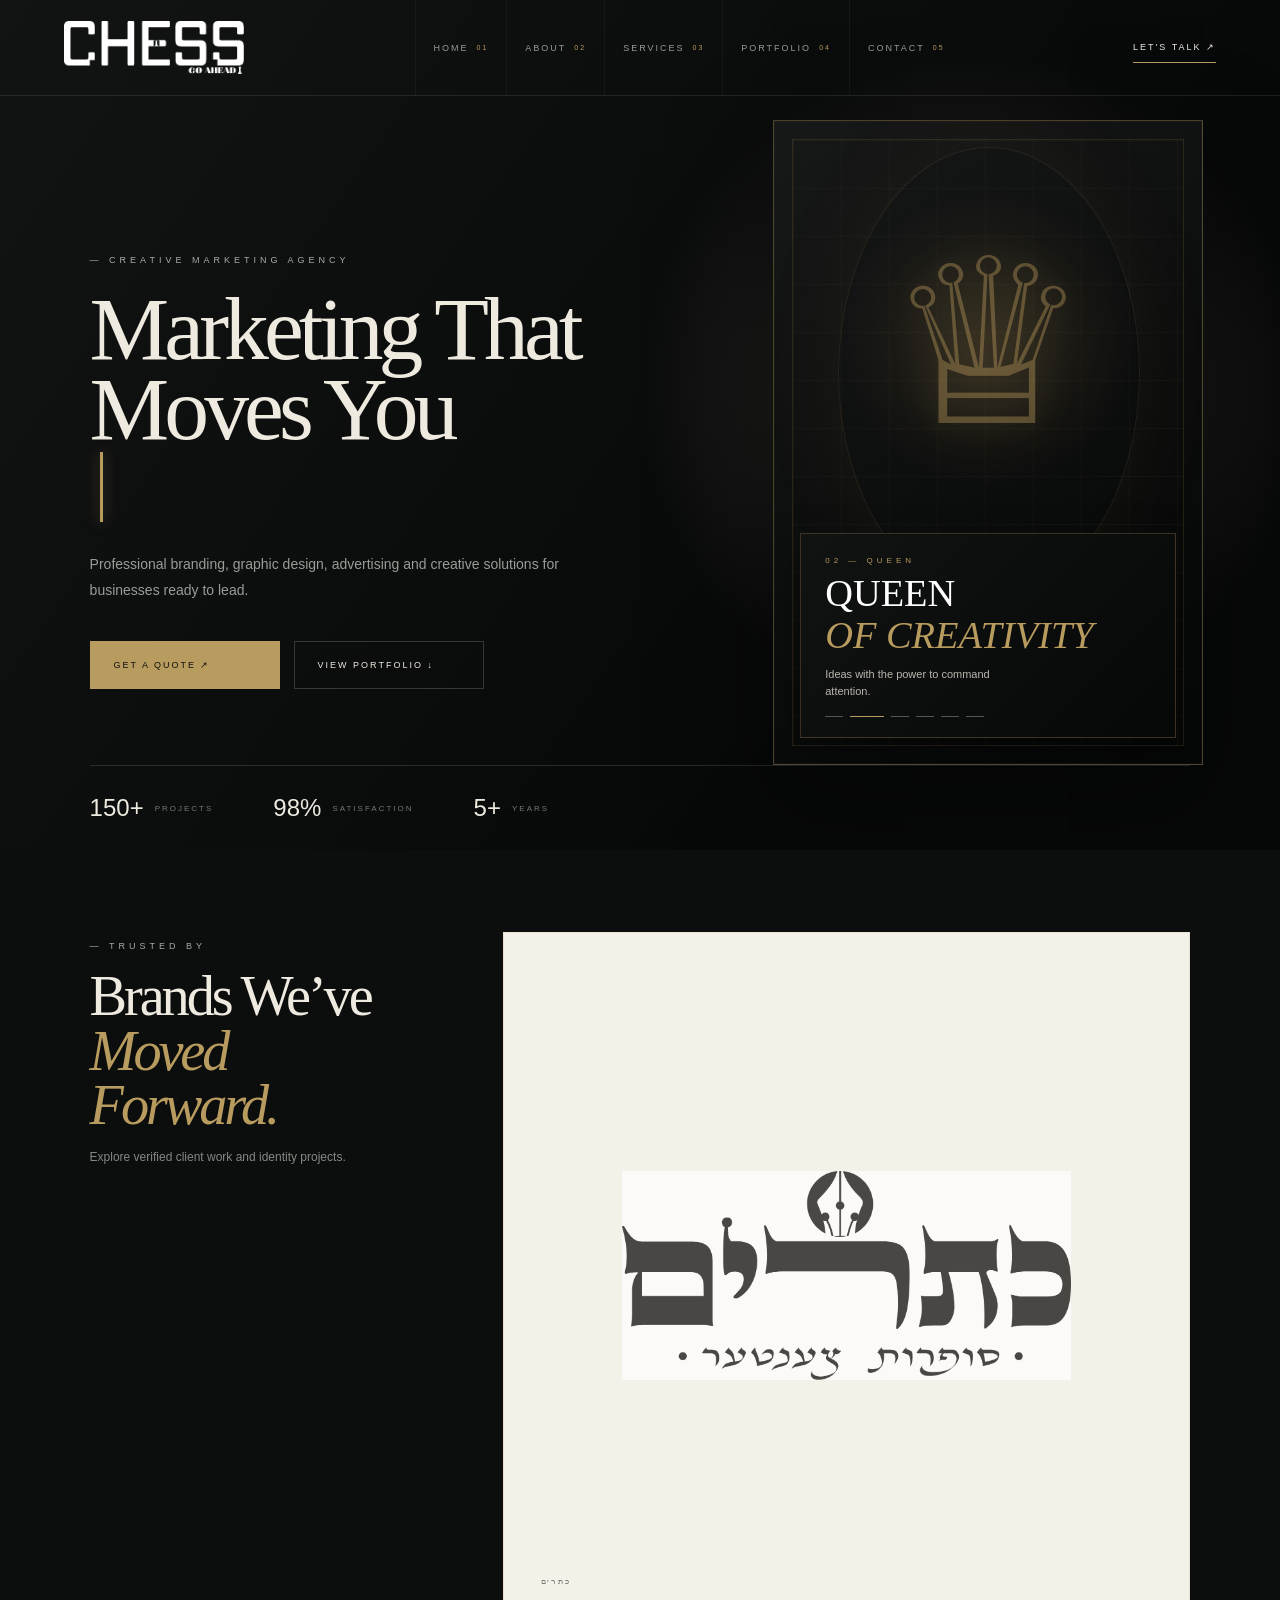
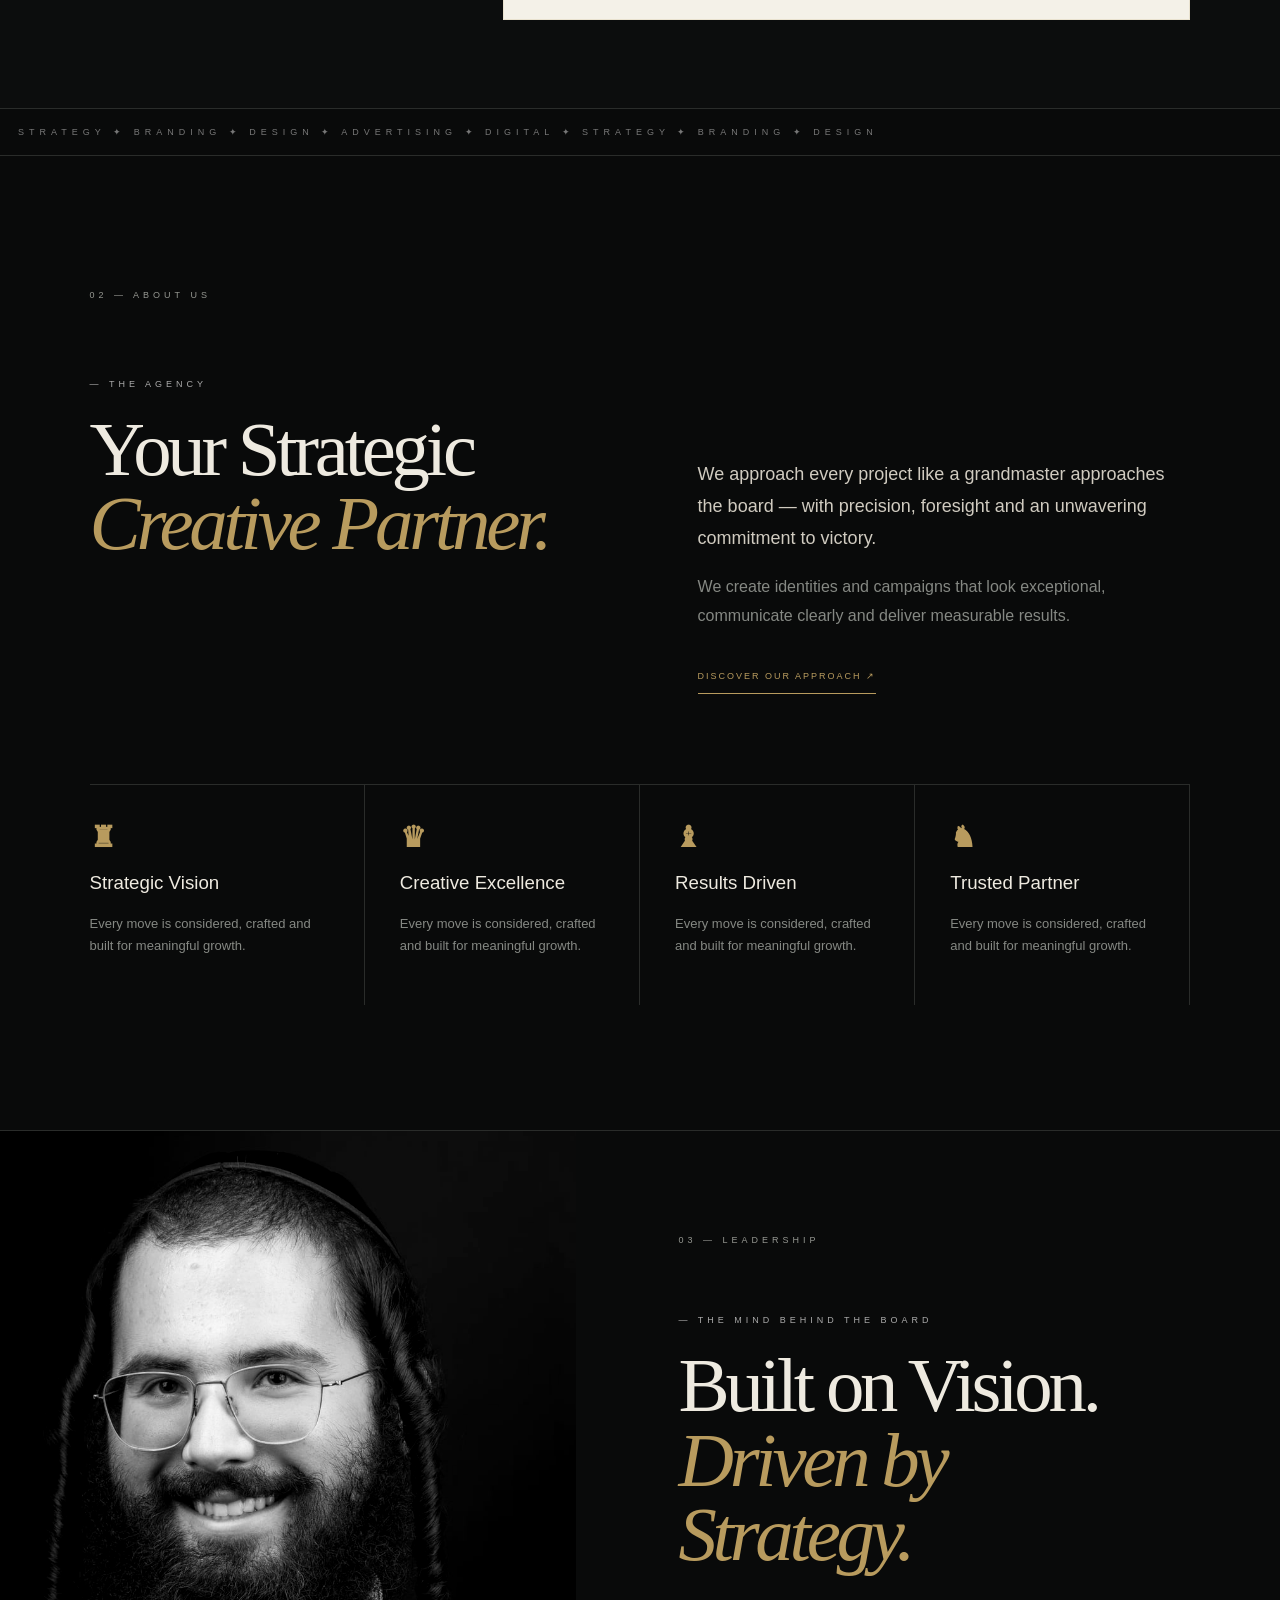
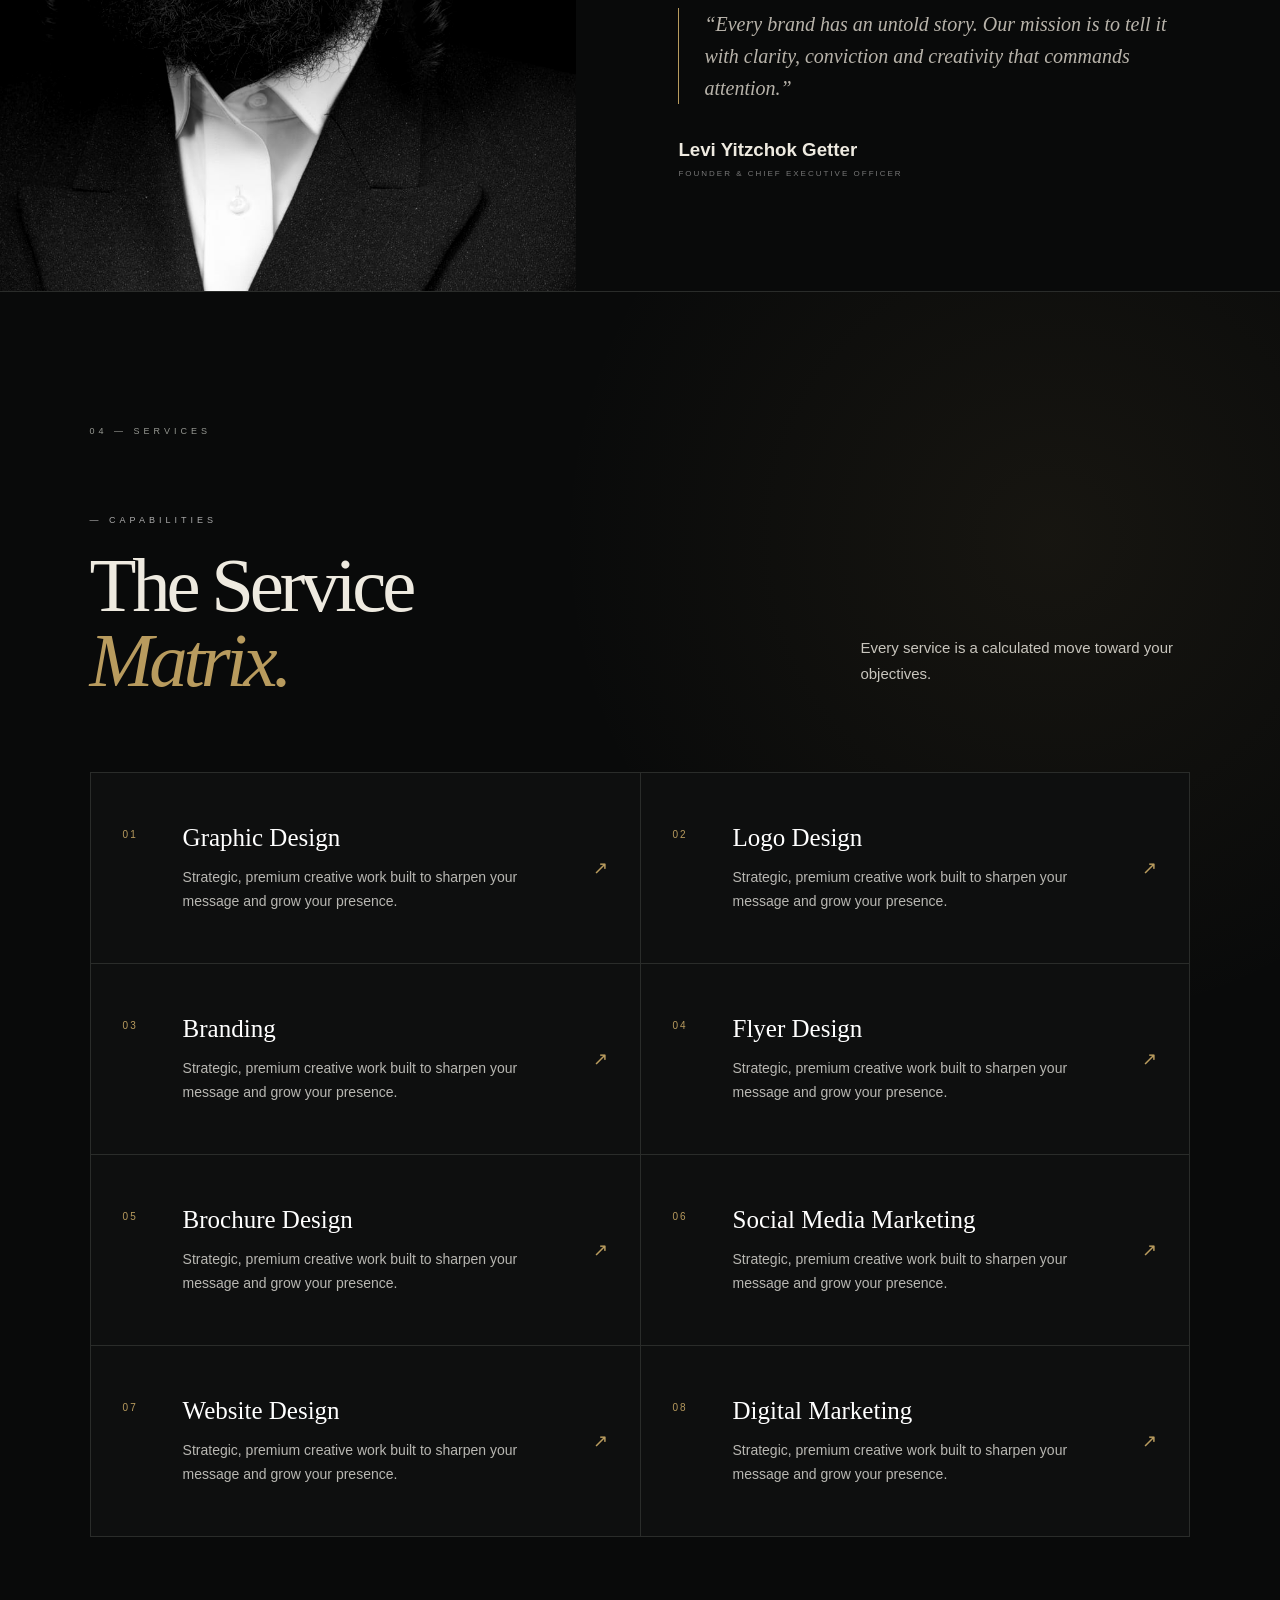
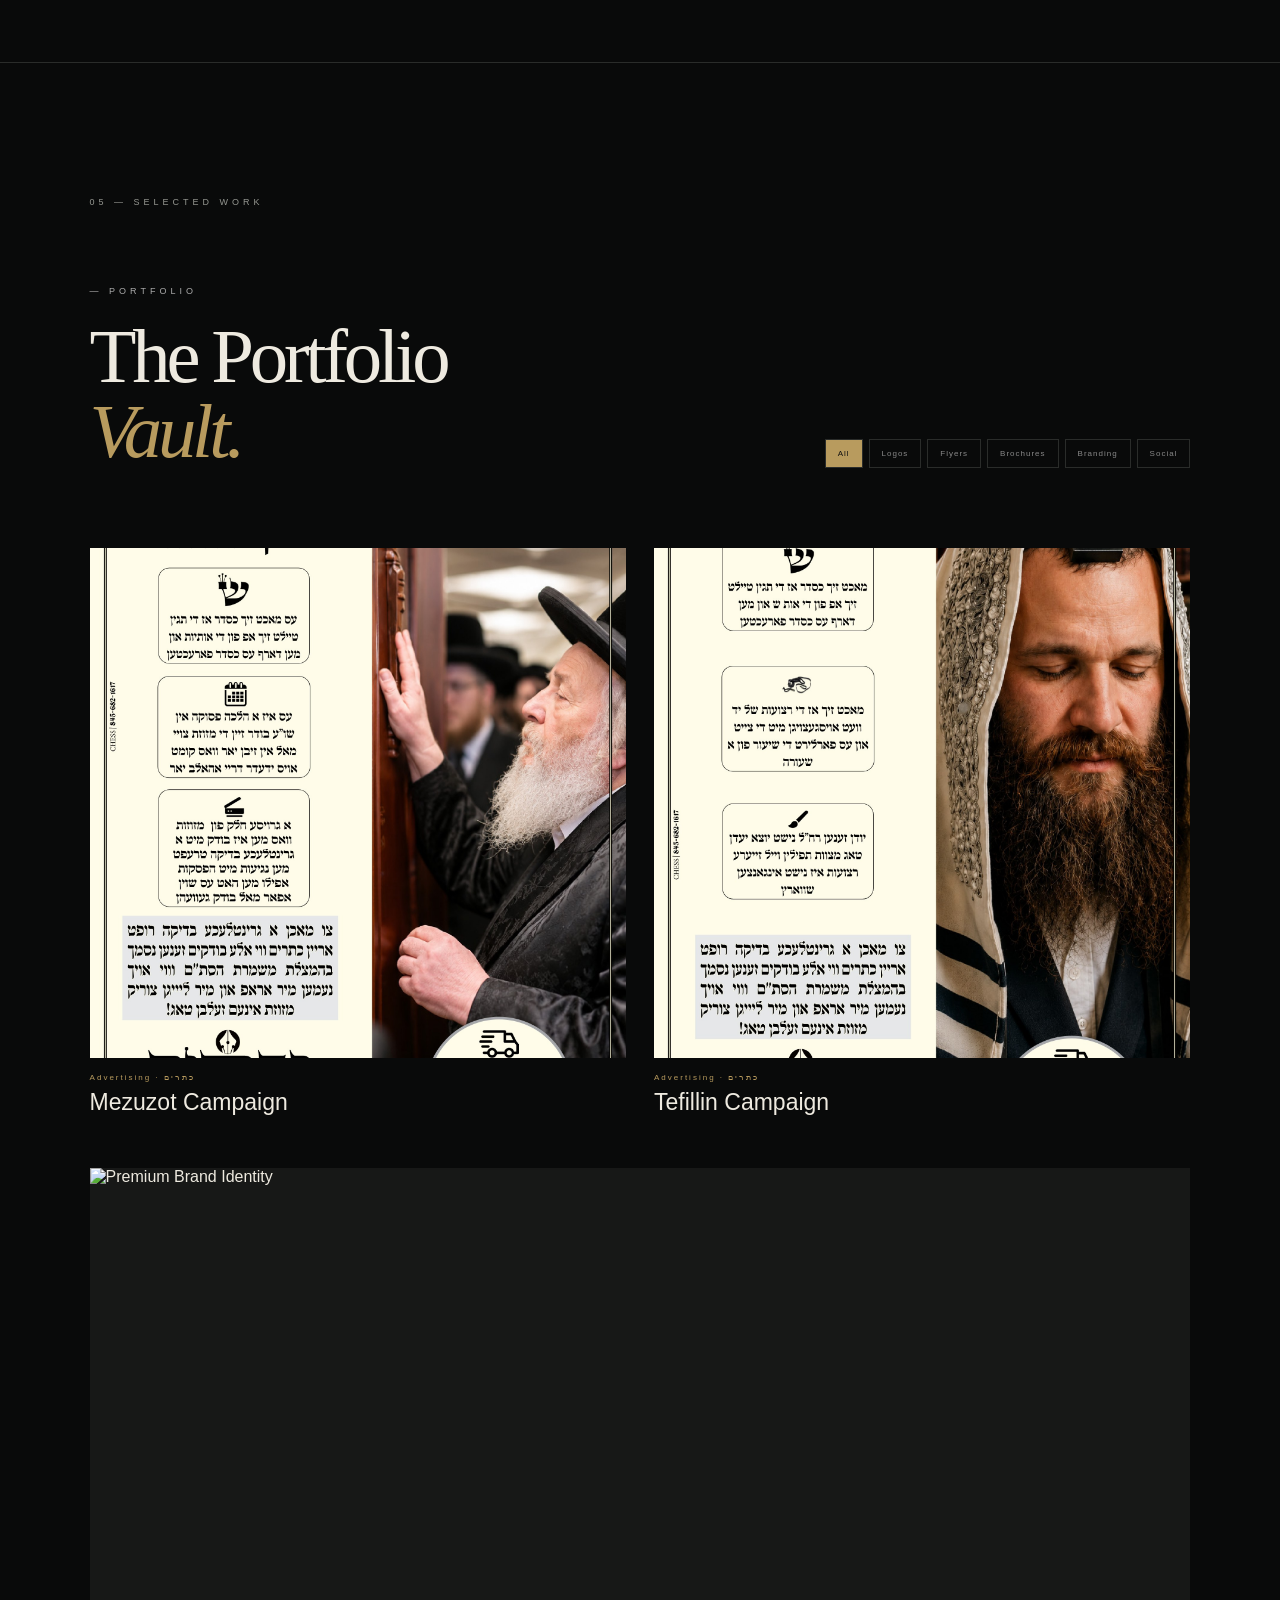
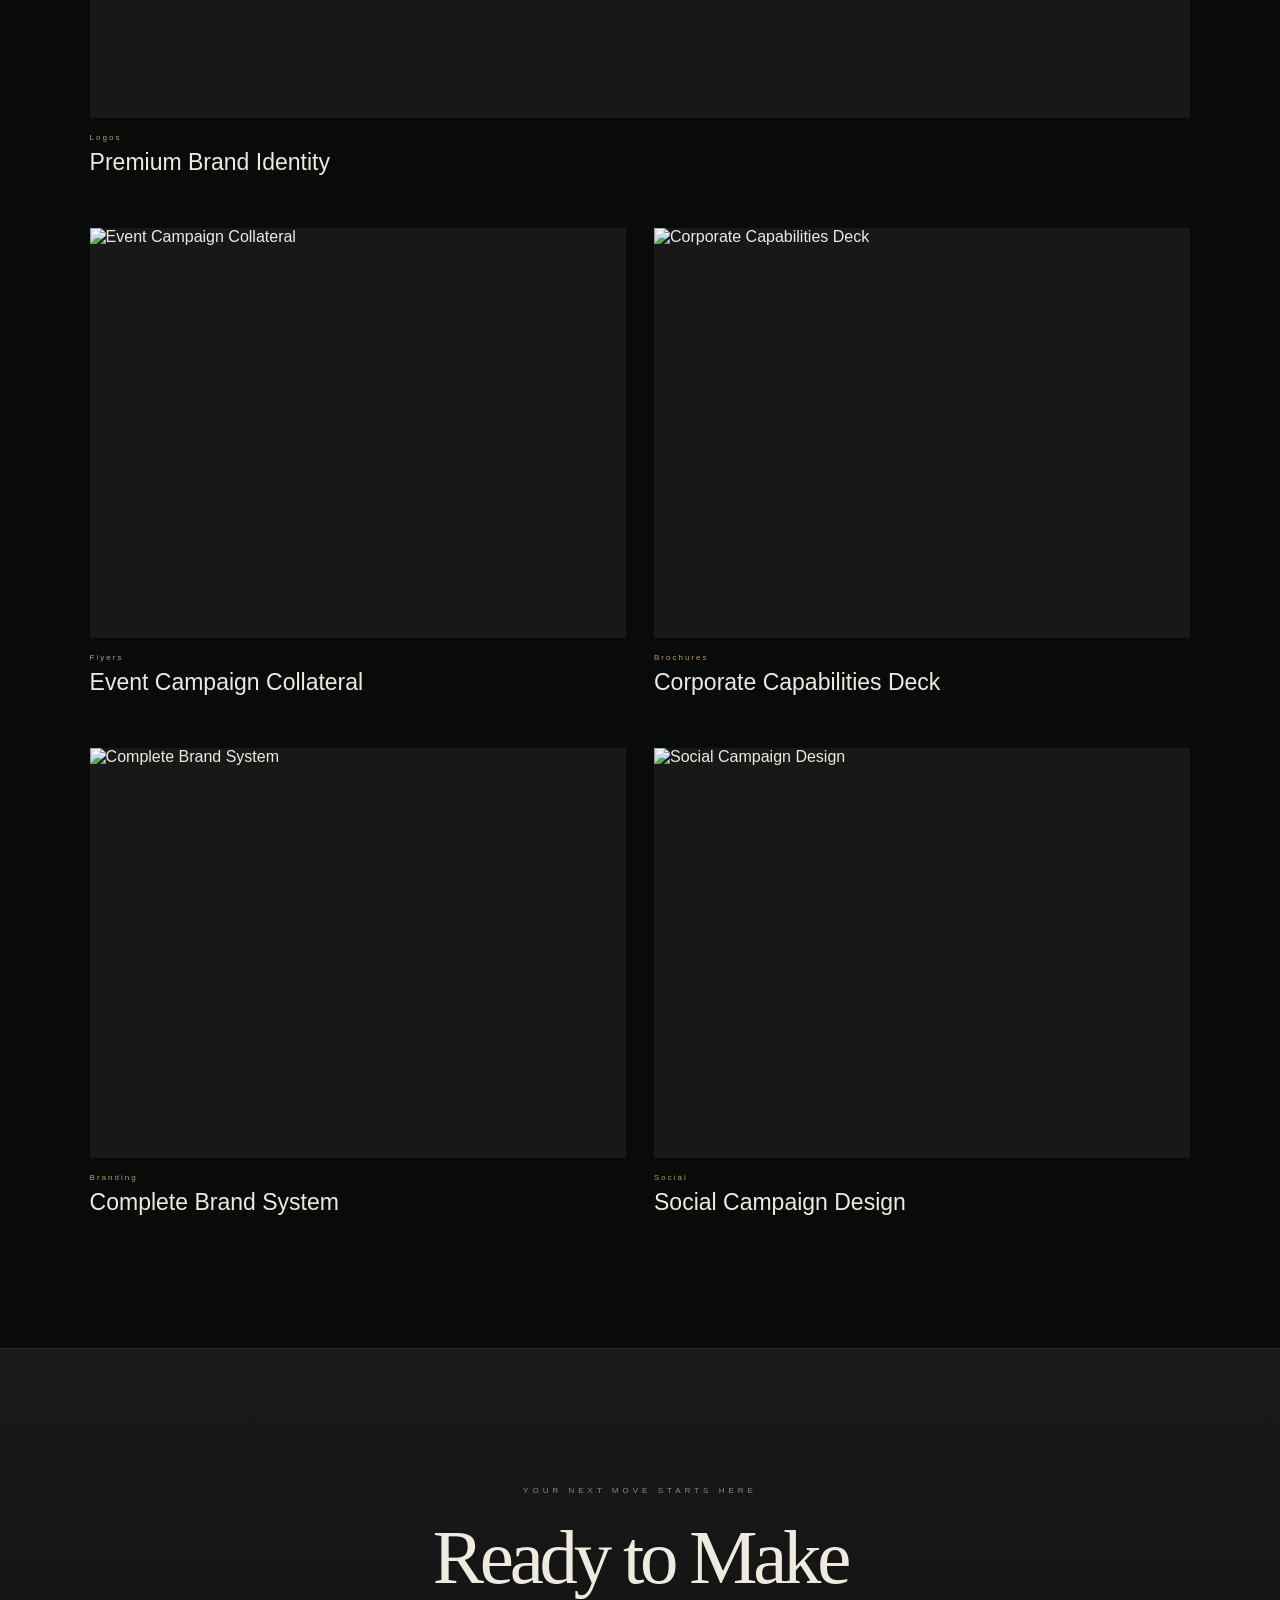
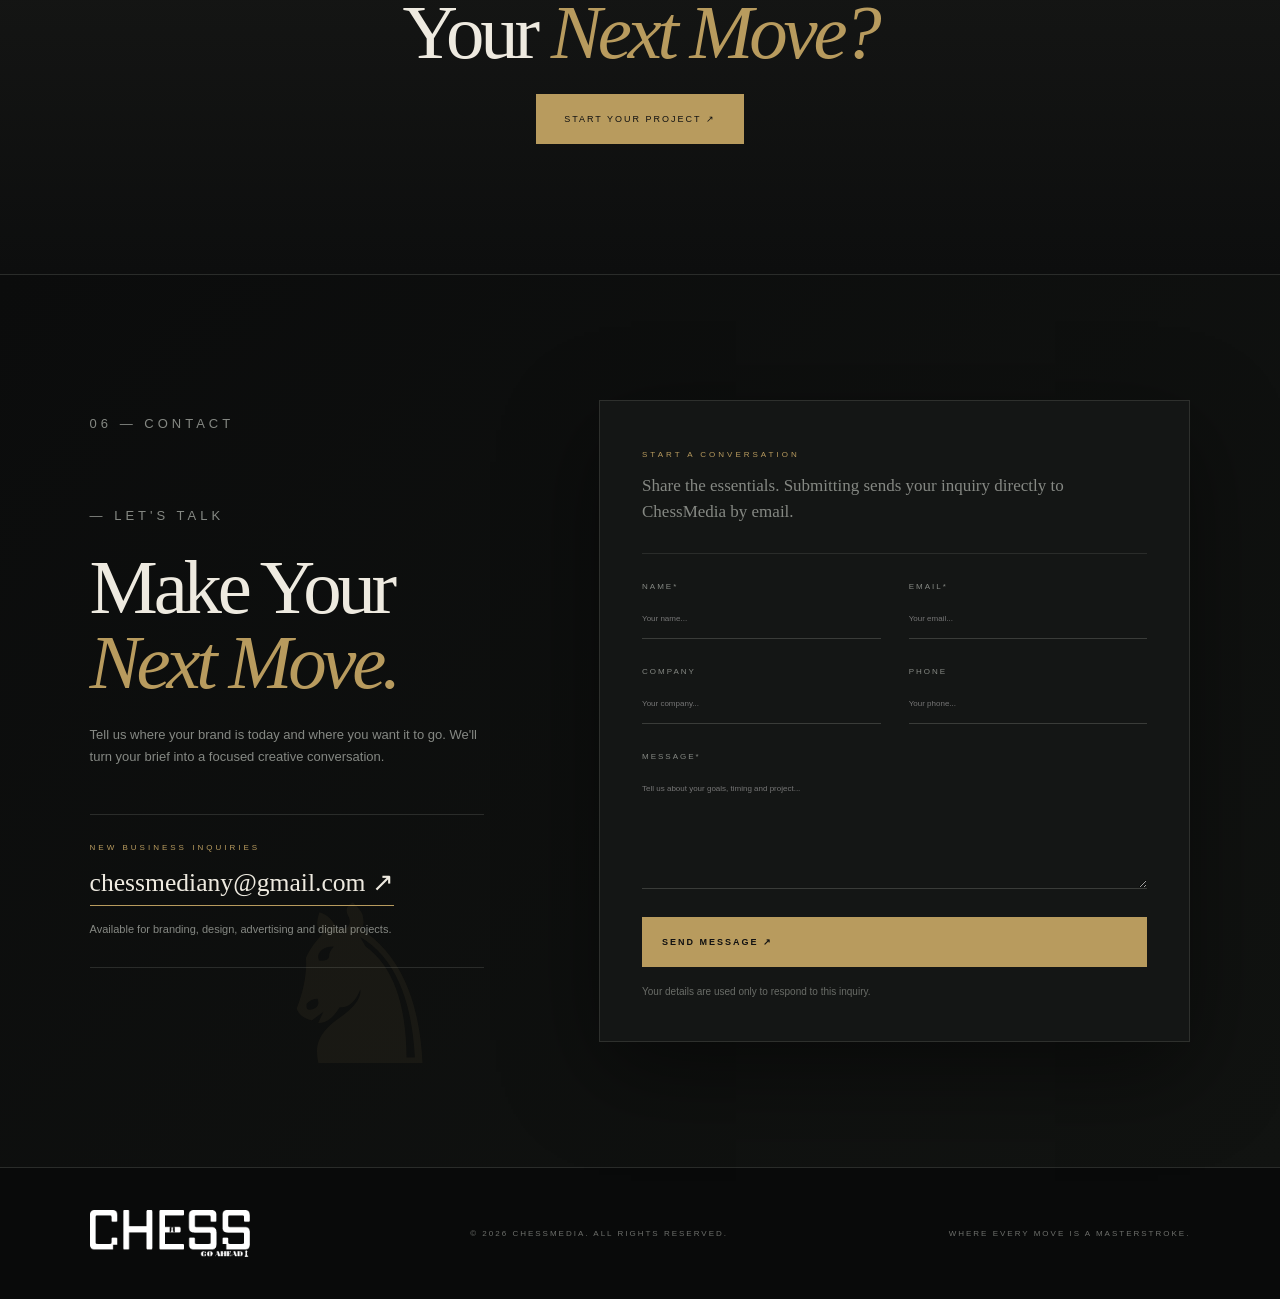
==== commit 166fea6b: "Update index.html" ====
--- a/index.html
+++ b/index.html
@@ -1 +1 @@
-<!doctype html><html lang="en"><head><meta charset="utf-8"><meta name="viewport" content="width=device-width,initial-scale=1"><title>ChessMedia — Strategic Creative Agency</title><meta name="description" content="Strategic branding, design and marketing that moves business forward."><link rel="canonical" href="https://chessmedia.us/"><meta property="og:title" content="ChessMedia — Strategic Creative Agency"><meta property="og:description" content="Strategic branding, design and marketing that moves business forward."><meta property="og:url" content="https://chessmedia.us/"><meta property="og:type" content="website"><link rel="stylesheet" href="styles.css?v=20260721-logo-carousel1"><script type="application/ld+json">{"@context":"https://schema.org","@type":"ProfessionalService","name":"ChessMedia","url":"https://chessmedia.us/","email":"chessmediany@gmail.com","founder":{"@type":"Person","name":"Levi Yitzchok Getter"},"description":"Strategic branding, graphic design, advertising and creative solutions."}</script><!-- chess intro deploy v3 --><!-- square chess animation v1 --></head><body><main><header><a class="logo logoImage" href="#home" aria-label="ChessMedia home"><img src="chess%20logo.png" alt="ChessMedia"></a><nav aria-label="Main navigation"><a href="#home">Home<small>01</small></a><a href="#about">About<small>02</small></a><a href="#services">Services<small>03</small></a><a href="#portfolio">Portfolio<small>04</small></a><a href="#contact">Contact<small>05</small></a></nav><a class="talk" href="#contact">LET'S TALK ↗</a></header><section class="hero" id="home"><div class="heroCopy"><p class="eyebrow">— CREATIVE MARKETING AGENCY</p><h1>Marketing That<br>Moves Your<br><em>Business Forward</em></h1><p class="intro">Professional branding, graphic design, advertising and creative solutions for businesses ready to lead.</p><div class="buttons"><a href="#contact">GET A QUOTE ↗</a><a href="#portfolio">VIEW PORTFOLIO ↓</a></div></div><div class="featuredShowcase" data-featured-showcase aria-label="Featured client projects" aria-live="polite"><a class="featuredSlide active" href="ketarim.html#projects" aria-hidden="false"><img src="ketarim-mezuzot.jpg" alt="כתרים mezuzot advertising campaign" width="1800" height="2546" fetchpriority="high"><span class="featuredShade"></span><span class="featuredMeta"><small>FEATURED CLIENT — כתרים</small><strong>Mezuzot Campaign</strong><em>Advertising · Print Design</em><b>VIEW PROJECT ↗</b></span></a><a class="featuredSlide" href="ketarim.html#projects" aria-hidden="true"><img src="ketarim-tefillin.jpg" alt="כתרים tefillin advertising campaign" width="1800" height="2546" loading="lazy"><span class="featuredShade"></span><span class="featuredMeta"><small>FEATURED CLIENT — כתרים</small><strong>Tefillin Campaign</strong><em>Advertising · Print Design</em><b>VIEW PROJECT ↗</b></span></a><span class="featuredProgress" aria-hidden="true"><i class="active"></i><i></i></span></div><div class="stats"><div><b>150+</b><span>PROJECTS</span></div><div><b>98%</b><span>SATISFACTION</span></div><div><b>5+</b><span>YEARS</span></div></div></section><section class="trustedClients" aria-labelledby="trusted-title"><div class="trustedHead"><p class="eyebrow">— TRUSTED BY</p><h2 id="trusted-title">Brands We’ve<br><em>Moved Forward.</em></h2><p>Explore verified client work and identity projects.</p></div><div class="clientLogoGrid" aria-live="polite"><a class="clientLogo isActive" href="ketarim.html" aria-label="View כתרים portfolio"><img src="ketarim-logo.png" alt="כתרים" loading="lazy"><span>כתרים</span></a><a class="clientLogo" href="kanfie-nesharim.html" aria-label="View Kanfie Nesharim portfolio"><img src="kanfie-nesharim-logo.png" alt="Kanfie Nesharim" loading="lazy"><span>Kanfie Nesharim</span></a><a class="clientLogo" href="jfkosher.html" aria-label="View JFKosher portfolio"><img src="jfkosher-logo.svg" alt="JFKosher" loading="lazy"><span>JFKosher</span></a><a class="clientLogo" href="ohel-yaakov.html" aria-label="View כולל להוראה אהל יעקב portfolio"><img src="ohel-yaakov-logo.png" alt="כולל להוראה - אהל יעקב" loading="lazy"><span dir="rtl">כולל להוראה – אהל יעקב</span></a></div></section><div class="ticker">STRATEGY ✦ BRANDING ✦ DESIGN ✦ ADVERTISING ✦ DIGITAL ✦ STRATEGY ✦ BRANDING ✦ DESIGN</div><section class="section" id="about"><p class="num">02 — ABOUT US</p><div class="split"><div><p class="eyebrow">— THE AGENCY</p><h2>Your Strategic<br><em>Creative Partner.</em></h2></div><div class="copy"><p class="lead">We approach every project like a grandmaster approaches the board — with precision, foresight and an unwavering commitment to victory.</p><p>We create identities and campaigns that look exceptional, communicate clearly and deliver measurable results.</p><a href="#services">DISCOVER OUR APPROACH ↗</a></div></div><div class="values"><article><b>♜</b><h3>Strategic Vision</h3><p>Every move is considered, crafted and built for meaningful growth.</p></article><article><b>♛</b><h3>Creative Excellence</h3><p>Every move is considered, crafted and built for meaningful growth.</p></article><article><b>♝</b><h3>Results Driven</h3><p>Every move is considered, crafted and built for meaningful growth.</p></article><article><b>♞</b><h3>Trusted Partner</h3><p>Every move is considered, crafted and built for meaningful growth.</p></article></div></section><section class="leader"><div class="portrait"><img src="DSC04827-web.jpg" alt="Levi Yitzchok Getter"></div><div><p class="num">03 — LEADERSHIP</p><p class="eyebrow">— THE MIND BEHIND THE BOARD</p><h2>Built on Vision.<br><em>Driven by Strategy.</em></h2><blockquote>“Every brand has an untold story. Our mission is to tell it with clarity, conviction and creativity that commands attention.”</blockquote><h3>Levi Yitzchok Getter</h3><p>FOUNDER &amp; CHIEF EXECUTIVE OFFICER</p></div></section><section class="section" id="services"><p class="num">04 — SERVICES</p><div class="sectionHead"><div><p class="eyebrow">— CAPABILITIES</p><h2>The Service<br><em>Matrix.</em></h2></div><p>Every service is a calculated move toward your objectives.</p></div><div class="serviceList"><article><span>01</span><h3>Graphic Design</h3><p>Strategic, premium creative work built to sharpen your message and grow your presence.</p><b>↗</b></article><article><span>02</span><h3>Logo Design</h3><p>Strategic, premium creative work built to sharpen your message and grow your presence.</p><b>↗</b></article><article><span>03</span><h3>Branding</h3><p>Strategic, premium creative work built to sharpen your message and grow your presence.</p><b>↗</b></article><article><span>04</span><h3>Flyer Design</h3><p>Strategic, premium creative work built to sharpen your message and grow your presence.</p><b>↗</b></article><article><span>05</span><h3>Brochure Design</h3><p>Strategic, premium creative work built to sharpen your message and grow your presence.</p><b>↗</b></article><article><span>06</span><h3>Social Media Marketing</h3><p>Strategic, premium creative work built to sharpen your message and grow your presence.</p><b>↗</b></article><article><span>07</span><h3>Website Design</h3><p>Strategic, premium creative work built to sharpen your message and grow your presence.</p><b>↗</b></article><article><span>08</span><h3>Digital Marketing</h3><p>Strategic, premium creative work built to sharpen your message and grow your presence.</p><b>↗</b></article></div></section><section class="section" id="portfolio"><p class="num">05 — SELECTED WORK</p><div class="sectionHead"><div><p class="eyebrow">— PORTFOLIO</p><h2>The Portfolio<br><em>Vault.</em></h2></div><div class="filters" role="group" aria-label="Portfolio filters"><button class="active" data-filter="All">All</button><button data-filter="Logos">Logos</button><button data-filter="Flyers">Flyers</button><button data-filter="Brochures">Brochures</button><button data-filter="Branding">Branding</button><button data-filter="Social">Social</button></div></div><div class="works"><article data-category="Flyers"><a href="ketarim.html#projects"><div><img src="ketarim-mezuzot.jpg" alt="כתרים mezuzot campaign" loading="lazy"><span>VIEW CLIENT ↗</span></div><small>Advertising · כתרים</small><h3>Mezuzot Campaign</h3></a></article><article data-category="Flyers"><a href="ketarim.html#projects"><div><img src="ketarim-tefillin.jpg" alt="כתרים tefillin campaign" loading="lazy"><span>VIEW CLIENT ↗</span></div><small>Advertising · כתרים</small><h3>Tefillin Campaign</h3></a></article><article class="wide" data-category="Logos"><div><img src="https://media.base44.com/images/public/6a30a349ddb7e9db13139ad5/206e94da7_generated_3257b2a2.png" alt="Premium Brand Identity"><span>VIEW PROJECT ↗</span></div><small>Logos</small><h3>Premium Brand Identity</h3></article><article data-category="Flyers"><div><img src="https://media.base44.com/images/public/6a30a349ddb7e9db13139ad5/10ecdc53f_generated_f1c75923.png" alt="Event Campaign Collateral"><span>VIEW PROJECT ↗</span></div><small>Flyers</small><h3>Event Campaign Collateral</h3></article><article data-category="Brochures"><div><img src="https://media.base44.com/images/public/6a30a349ddb7e9db13139ad5/18a0280c0_generated_9608c427.png" alt="Corporate Capabilities Deck"><span>VIEW PROJECT ↗</span></div><small>Brochures</small><h3>Corporate Capabilities Deck</h3></article><article data-category="Branding"><div><img src="https://media.base44.com/images/public/6a30a349ddb7e9db13139ad5/9a158aad9_generated_ef2117c6.png" alt="Complete Brand System"><span>VIEW PROJECT ↗</span></div><small>Branding</small><h3>Complete Brand System</h3></article><article data-category="Social"><div><img src="https://media.base44.com/images/public/6a30a349ddb7e9db13139ad5/b3453d474_generated_95844af2.png" alt="Social Campaign Design"><span>VIEW PROJECT ↗</span></div><small>Social</small><h3>Social Campaign Design</h3></article></div></section><section class="cta"><small>YOUR NEXT MOVE STARTS HERE</small><h2>Ready to Make<br>Your <em>Next Move?</em></h2><a href="#contact">START YOUR PROJECT ↗</a></section><section class="section contact" id="contact"><div><p class="num">06 — CONTACT</p><p class="eyebrow">— LET'S TALK</p><h2>Make Your<br><em>Next Move.</em></h2><p>Tell us where your brand is today and where you want it to go. We'll turn your brief into a focused creative conversation.</p><div class="contactDetails"><small>NEW BUSINESS INQUIRIES</small><a href="mailto:chessmediany@gmail.com?subject=New%20ChessMedia%20Project%20Inquiry">chessmediany@gmail.com ↗</a><span>Available for branding, design, advertising and digital projects.</span></div></div><form id="contact-form"><input type="text" name="_honey" tabindex="-1" autocomplete="off" aria-hidden="true" style="position:absolute;left:-9999px"><div class="formIntro"><span>START A CONVERSATION</span><p>Share the essentials. Submitting sends your inquiry directly to ChessMedia by email.</p></div><label>Name*<input name="name" required autocomplete="name" placeholder="Your name..."></label><label>Email*<input name="email" required type="email" autocomplete="email" placeholder="Your email..."></label><label>Company<input name="company" autocomplete="organization" placeholder="Your company..."></label><label>Phone<input name="phone" type="tel" autocomplete="tel" placeholder="Your phone..."></label><label class="full">Message*<textarea name="message" required placeholder="Tell us about your goals, timing and project..."></textarea></label><button type="submit">SEND MESSAGE ↗</button><p class="privacy">Your details are used only to respond to this inquiry.</p></form></section><footer><a class="logo logoImage" href="#home" aria-label="ChessMedia home"><img src="chess%20logo.png" alt="ChessMedia"></a><p>© 2026 CHESSMEDIA. ALL RIGHTS RESERVED.</p><p>WHERE EVERY MOVE IS A MASTERSTROKE.</p></footer></main><script src="script.js?v=20260721-logo-carousel1"></script></body></html>
+<!doctype html><html lang="en"><head><meta charset="utf-8"><meta name="viewport" content="width=device-width,initial-scale=1"><title>ChessMedia — Strategic Creative Agency</title><meta name="description" content="Strategic branding, design and marketing that moves business forward."><link rel="canonical" href="https://chessmedia.us/"><meta property="og:title" content="ChessMedia — Strategic Creative Agency"><meta property="og:description" content="Strategic branding, design and marketing that moves business forward."><meta property="og:url" content="https://chessmedia.us/"><meta property="og:type" content="website"><link rel="stylesheet" href="styles.css?v=20260721-hero-frameless1"><script type="application/ld+json">{"@context":"https://schema.org","@type":"ProfessionalService","name":"ChessMedia","url":"https://chessmedia.us/","email":"chessmediany@gmail.com","founder":{"@type":"Person","name":"Levi Yitzchok Getter"},"description":"Strategic branding, graphic design, advertising and creative solutions."}</script><!-- chess intro deploy v3 --><!-- square chess animation v1 --></head><body><main><header><a class="logo logoImage" href="#home" aria-label="ChessMedia home"><img src="chess%20logo.png" alt="ChessMedia"></a><nav aria-label="Main navigation"><a href="#home">Home<small>01</small></a><a href="#about">About<small>02</small></a><a href="#services">Services<small>03</small></a><a href="#portfolio">Portfolio<small>04</small></a><a href="#contact">Contact<small>05</small></a></nav><a class="talk" href="#contact">LET'S TALK ↗</a></header><section class="hero" id="home"><div class="heroCopy"><p class="eyebrow">— CREATIVE MARKETING AGENCY</p><h1>Marketing That<br>Moves Your<br><em>Business Forward</em></h1><p class="intro">Professional branding, graphic design, advertising and creative solutions for businesses ready to lead.</p><div class="buttons"><a href="#contact">GET A QUOTE ↗</a><a href="#portfolio">VIEW PORTFOLIO ↓</a></div></div><div class="piece" aria-label="Chess-inspired marketing themes"><div class="heroChessMessages"><span class="heroChessSymbol" data-hero-piece aria-hidden="true">♔</span><div class="heroChessPanel"><small data-hero-kicker>01 — KING</small><strong><span data-hero-title>KING</span><em data-hero-line>OF MARKETING</em></strong><p data-hero-note>Strategy leads every winning move.</p><span class="heroChessDots" aria-hidden="true"><i class="active"></i><i></i><i></i><i></i><i></i><i></i></span></div></div></div><div class="stats"><div><b>150+</b><span>PROJECTS</span></div><div><b>98%</b><span>SATISFACTION</span></div><div><b>5+</b><span>YEARS</span></div></div></section><section class="trustedClients" aria-labelledby="trusted-title"><div class="trustedHead"><p class="eyebrow">— TRUSTED BY</p><h2 id="trusted-title">Brands We’ve<br><em>Moved Forward.</em></h2><p>Explore verified client work and identity projects.</p></div><div class="clientLogoGrid" aria-live="polite"><a class="clientLogo isActive" href="ketarim.html" aria-label="View כתרים portfolio"><img src="ketarim-logo.png" alt="כתרים" loading="lazy"><span>כתרים</span></a><a class="clientLogo" href="kanfie-nesharim.html" aria-label="View Kanfie Nesharim portfolio"><img src="kanfie-nesharim-logo.png" alt="Kanfie Nesharim" loading="lazy"><span>Kanfie Nesharim</span></a><a class="clientLogo" href="jfkosher.html" aria-label="View JFKosher portfolio"><img src="jfkosher-logo.svg" alt="JFKosher" loading="lazy"><span>JFKosher</span></a><a class="clientLogo" href="ohel-yaakov.html" aria-label="View כולל להוראה אהל יעקב portfolio"><img src="ohel-yaakov-logo.png" alt="כולל להוראה - אהל יעקב" loading="lazy"><span dir="rtl">כולל להוראה – אהל יעקב</span></a></div></section><div class="ticker">STRATEGY ✦ BRANDING ✦ DESIGN ✦ ADVERTISING ✦ DIGITAL ✦ STRATEGY ✦ BRANDING ✦ DESIGN</div><section class="section" id="about"><p class="num">02 — ABOUT US</p><div class="split"><div><p class="eyebrow">— THE AGENCY</p><h2>Your Strategic<br><em>Creative Partner.</em></h2></div><div class="copy"><p class="lead">We approach every project like a grandmaster approaches the board — with precision, foresight and an unwavering commitment to victory.</p><p>We create identities and campaigns that look exceptional, communicate clearly and deliver measurable results.</p><a href="#services">DISCOVER OUR APPROACH ↗</a></div></div><div class="values"><article><b>♜</b><h3>Strategic Vision</h3><p>Every move is considered, crafted and built for meaningful growth.</p></article><article><b>♛</b><h3>Creative Excellence</h3><p>Every move is considered, crafted and built for meaningful growth.</p></article><article><b>♝</b><h3>Results Driven</h3><p>Every move is considered, crafted and built for meaningful growth.</p></article><article><b>♞</b><h3>Trusted Partner</h3><p>Every move is considered, crafted and built for meaningful growth.</p></article></div></section><section class="leader"><div class="portrait"><img src="DSC04827-web.jpg" alt="Levi Yitzchok Getter"></div><div><p class="num">03 — LEADERSHIP</p><p class="eyebrow">— THE MIND BEHIND THE BOARD</p><h2>Built on Vision.<br><em>Driven by Strategy.</em></h2><blockquote>“Every brand has an untold story. Our mission is to tell it with clarity, conviction and creativity that commands attention.”</blockquote><h3>Levi Yitzchok Getter</h3><p>FOUNDER &amp; CHIEF EXECUTIVE OFFICER</p></div></section><section class="section" id="services"><p class="num">04 — SERVICES</p><div class="sectionHead"><div><p class="eyebrow">— CAPABILITIES</p><h2>The Service<br><em>Matrix.</em></h2></div><p>Every service is a calculated move toward your objectives.</p></div><div class="serviceList"><article><span>01</span><h3>Graphic Design</h3><p>Strategic, premium creative work built to sharpen your message and grow your presence.</p><b>↗</b></article><article><span>02</span><h3>Logo Design</h3><p>Strategic, premium creative work built to sharpen your message and grow your presence.</p><b>↗</b></article><article><span>03</span><h3>Branding</h3><p>Strategic, premium creative work built to sharpen your message and grow your presence.</p><b>↗</b></article><article><span>04</span><h3>Flyer Design</h3><p>Strategic, premium creative work built to sharpen your message and grow your presence.</p><b>↗</b></article><article><span>05</span><h3>Brochure Design</h3><p>Strategic, premium creative work built to sharpen your message and grow your presence.</p><b>↗</b></article><article><span>06</span><h3>Social Media Marketing</h3><p>Strategic, premium creative work built to sharpen your message and grow your presence.</p><b>↗</b></article><article><span>07</span><h3>Website Design</h3><p>Strategic, premium creative work built to sharpen your message and grow your presence.</p><b>↗</b></article><article><span>08</span><h3>Digital Marketing</h3><p>Strategic, premium creative work built to sharpen your message and grow your presence.</p><b>↗</b></article></div></section><section class="section" id="portfolio"><p class="num">05 — SELECTED WORK</p><div class="sectionHead"><div><p class="eyebrow">— PORTFOLIO</p><h2>The Portfolio<br><em>Vault.</em></h2></div><div class="filters" role="group" aria-label="Portfolio filters"><button class="active" data-filter="All">All</button><button data-filter="Logos">Logos</button><button data-filter="Flyers">Flyers</button><button data-filter="Brochures">Brochures</button><button data-filter="Branding">Branding</button><button data-filter="Social">Social</button></div></div><div class="works"><article data-category="Flyers"><a href="ketarim.html#projects"><div><img src="ketarim-mezuzot.jpg" alt="כתרים mezuzot campaign" loading="lazy"><span>VIEW CLIENT ↗</span></div><small>Advertising · כתרים</small><h3>Mezuzot Campaign</h3></a></article><article data-category="Flyers"><a href="ketarim.html#projects"><div><img src="ketarim-tefillin.jpg" alt="כתרים tefillin campaign" loading="lazy"><span>VIEW CLIENT ↗</span></div><small>Advertising · כתרים</small><h3>Tefillin Campaign</h3></a></article><article class="wide" data-category="Logos"><div><img src="https://media.base44.com/images/public/6a30a349ddb7e9db13139ad5/206e94da7_generated_3257b2a2.png" alt="Premium Brand Identity"><span>VIEW PROJECT ↗</span></div><small>Logos</small><h3>Premium Brand Identity</h3></article><article data-category="Flyers"><div><img src="https://media.base44.com/images/public/6a30a349ddb7e9db13139ad5/10ecdc53f_generated_f1c75923.png" alt="Event Campaign Collateral"><span>VIEW PROJECT ↗</span></div><small>Flyers</small><h3>Event Campaign Collateral</h3></article><article data-category="Brochures"><div><img src="https://media.base44.com/images/public/6a30a349ddb7e9db13139ad5/18a0280c0_generated_9608c427.png" alt="Corporate Capabilities Deck"><span>VIEW PROJECT ↗</span></div><small>Brochures</small><h3>Corporate Capabilities Deck</h3></article><article data-category="Branding"><div><img src="https://media.base44.com/images/public/6a30a349ddb7e9db13139ad5/9a158aad9_generated_ef2117c6.png" alt="Complete Brand System"><span>VIEW PROJECT ↗</span></div><small>Branding</small><h3>Complete Brand System</h3></article><article data-category="Social"><div><img src="https://media.base44.com/images/public/6a30a349ddb7e9db13139ad5/b3453d474_generated_95844af2.png" alt="Social Campaign Design"><span>VIEW PROJECT ↗</span></div><small>Social</small><h3>Social Campaign Design</h3></article></div></section><section class="cta"><small>YOUR NEXT MOVE STARTS HERE</small><h2>Ready to Make<br>Your <em>Next Move?</em></h2><a href="#contact">START YOUR PROJECT ↗</a></section><section class="section contact" id="contact"><div><p class="num">06 — CONTACT</p><p class="eyebrow">— LET'S TALK</p><h2>Make Your<br><em>Next Move.</em></h2><p>Tell us where your brand is today and where you want it to go. We'll turn your brief into a focused creative conversation.</p><div class="contactDetails"><small>NEW BUSINESS INQUIRIES</small><a href="mailto:chessmediany@gmail.com?subject=New%20ChessMedia%20Project%20Inquiry">chessmediany@gmail.com ↗</a><span>Available for branding, design, advertising and digital projects.</span></div></div><form id="contact-form"><input type="text" name="_honey" tabindex="-1" autocomplete="off" aria-hidden="true" style="position:absolute;left:-9999px"><div class="formIntro"><span>START A CONVERSATION</span><p>Share the essentials. Submitting sends your inquiry directly to ChessMedia by email.</p></div><label>Name*<input name="name" required autocomplete="name" placeholder="Your name..."></label><label>Email*<input name="email" required type="email" autocomplete="email" placeholder="Your email..."></label><label>Company<input name="company" autocomplete="organization" placeholder="Your company..."></label><label>Phone<input name="phone" type="tel" autocomplete="tel" placeholder="Your phone..."></label><label class="full">Message*<textarea name="message" required placeholder="Tell us about your goals, timing and project..."></textarea></label><button type="submit">SEND MESSAGE ↗</button><p class="privacy">Your details are used only to respond to this inquiry.</p></form></section><footer><a class="logo logoImage" href="#home" aria-label="ChessMedia home"><img src="chess%20logo.png" alt="ChessMedia"></a><p>© 2026 CHESSMEDIA. ALL RIGHTS RESERVED.</p><p>WHERE EVERY MOVE IS A MASTERSTROKE.</p></footer></main><script src="script.js?v=20260721-logo-carousel1"></script></body></html>
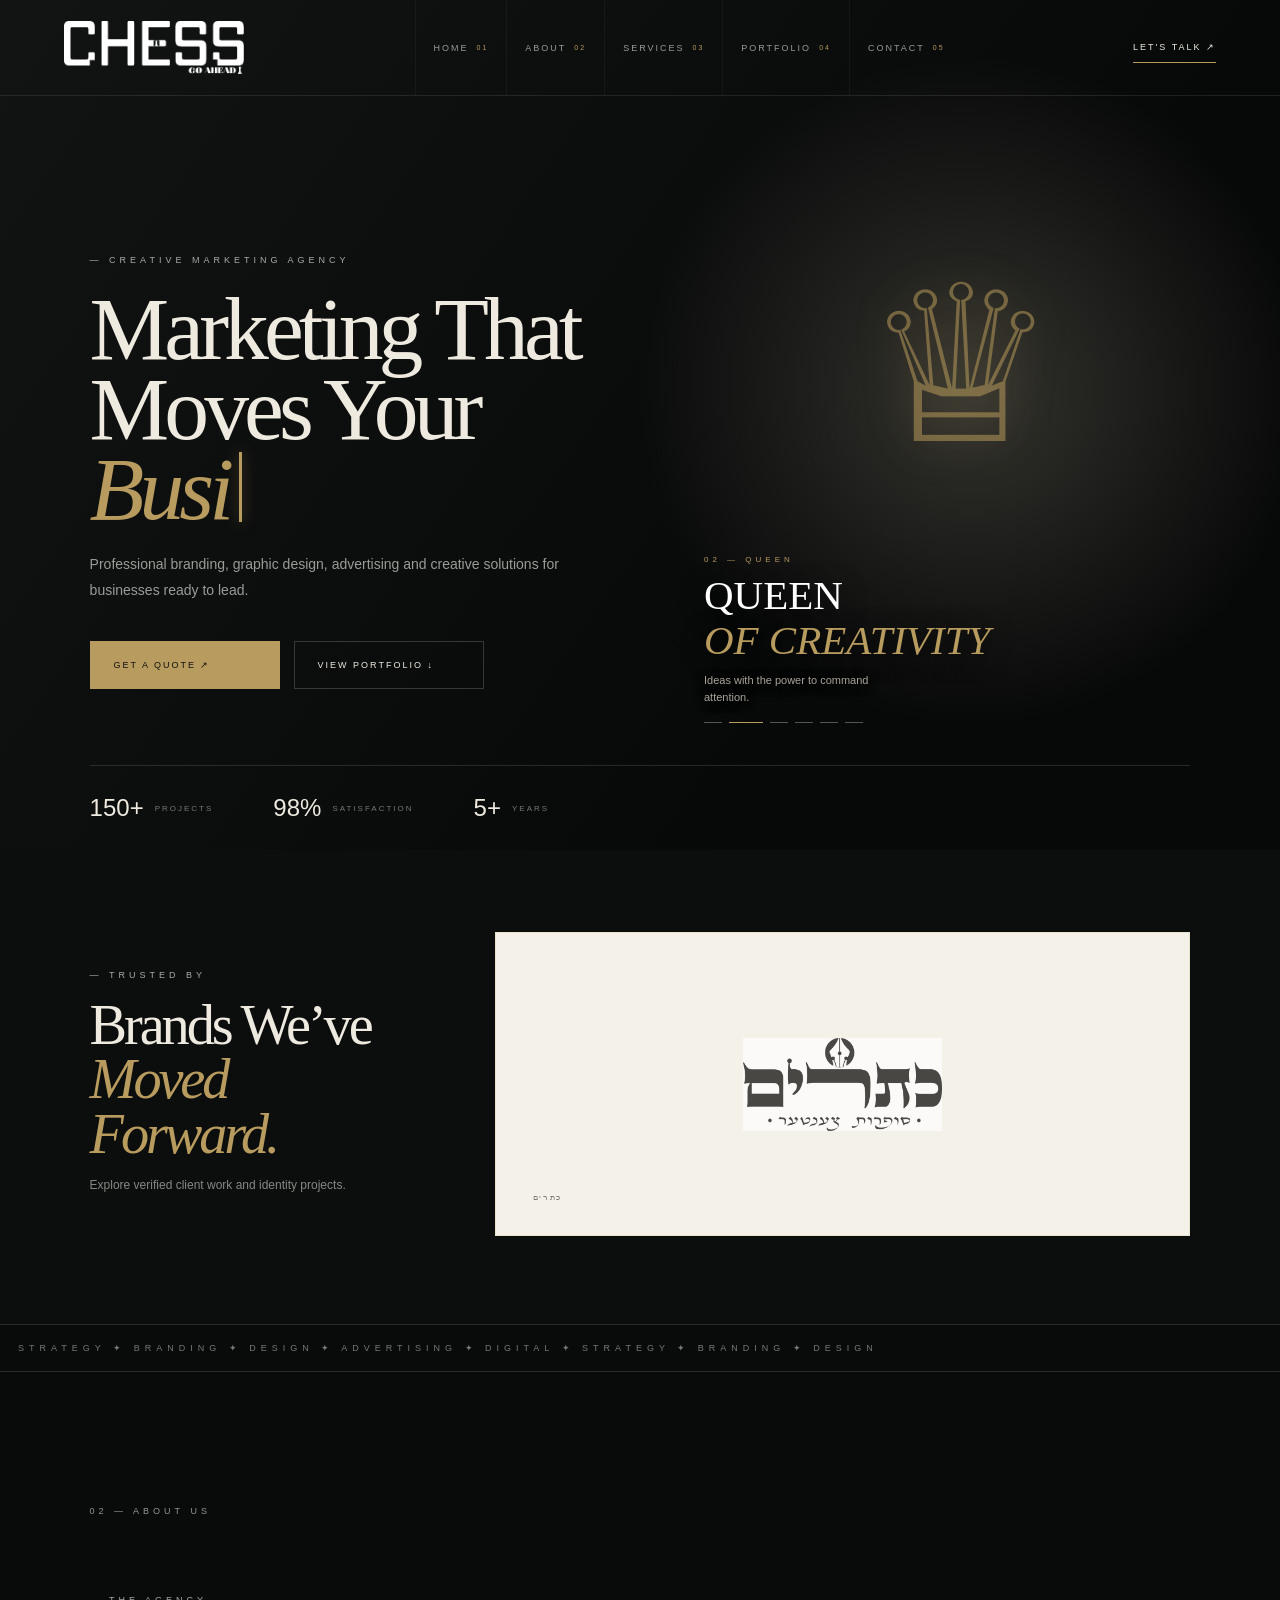
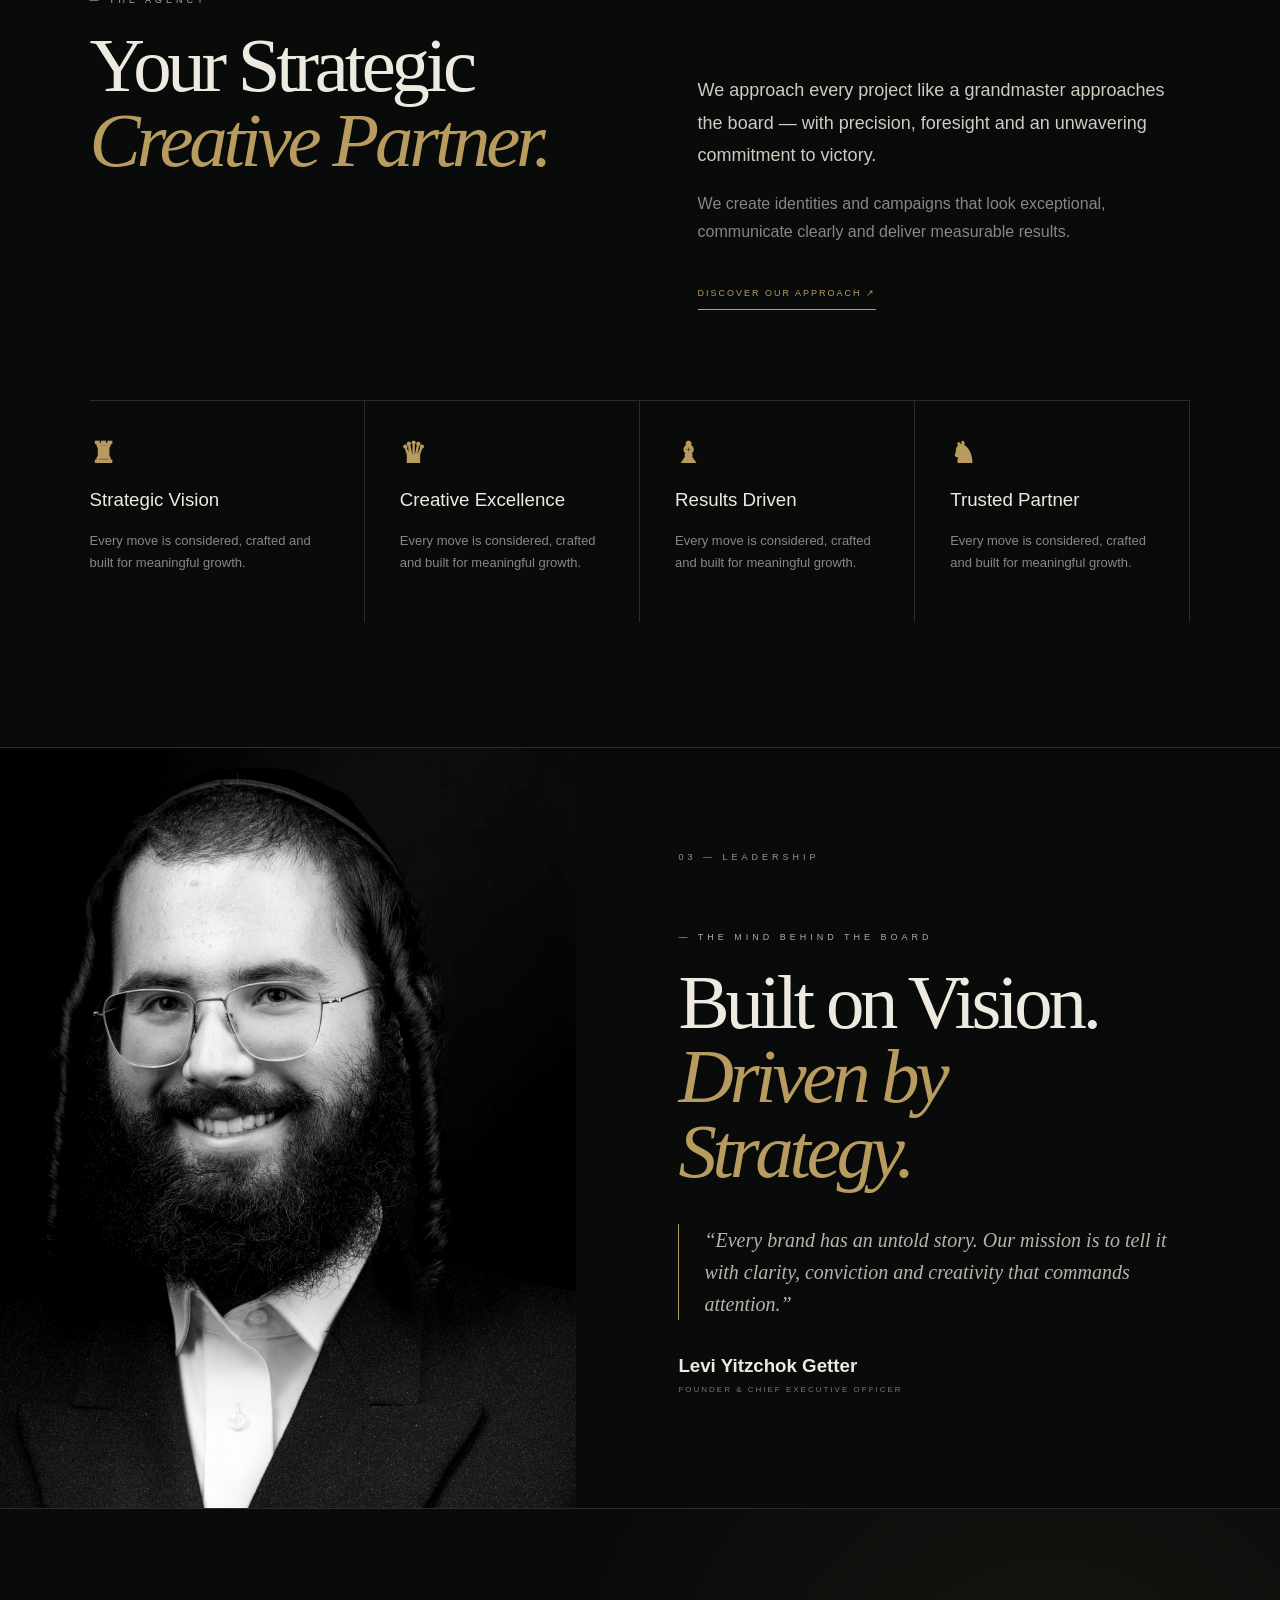
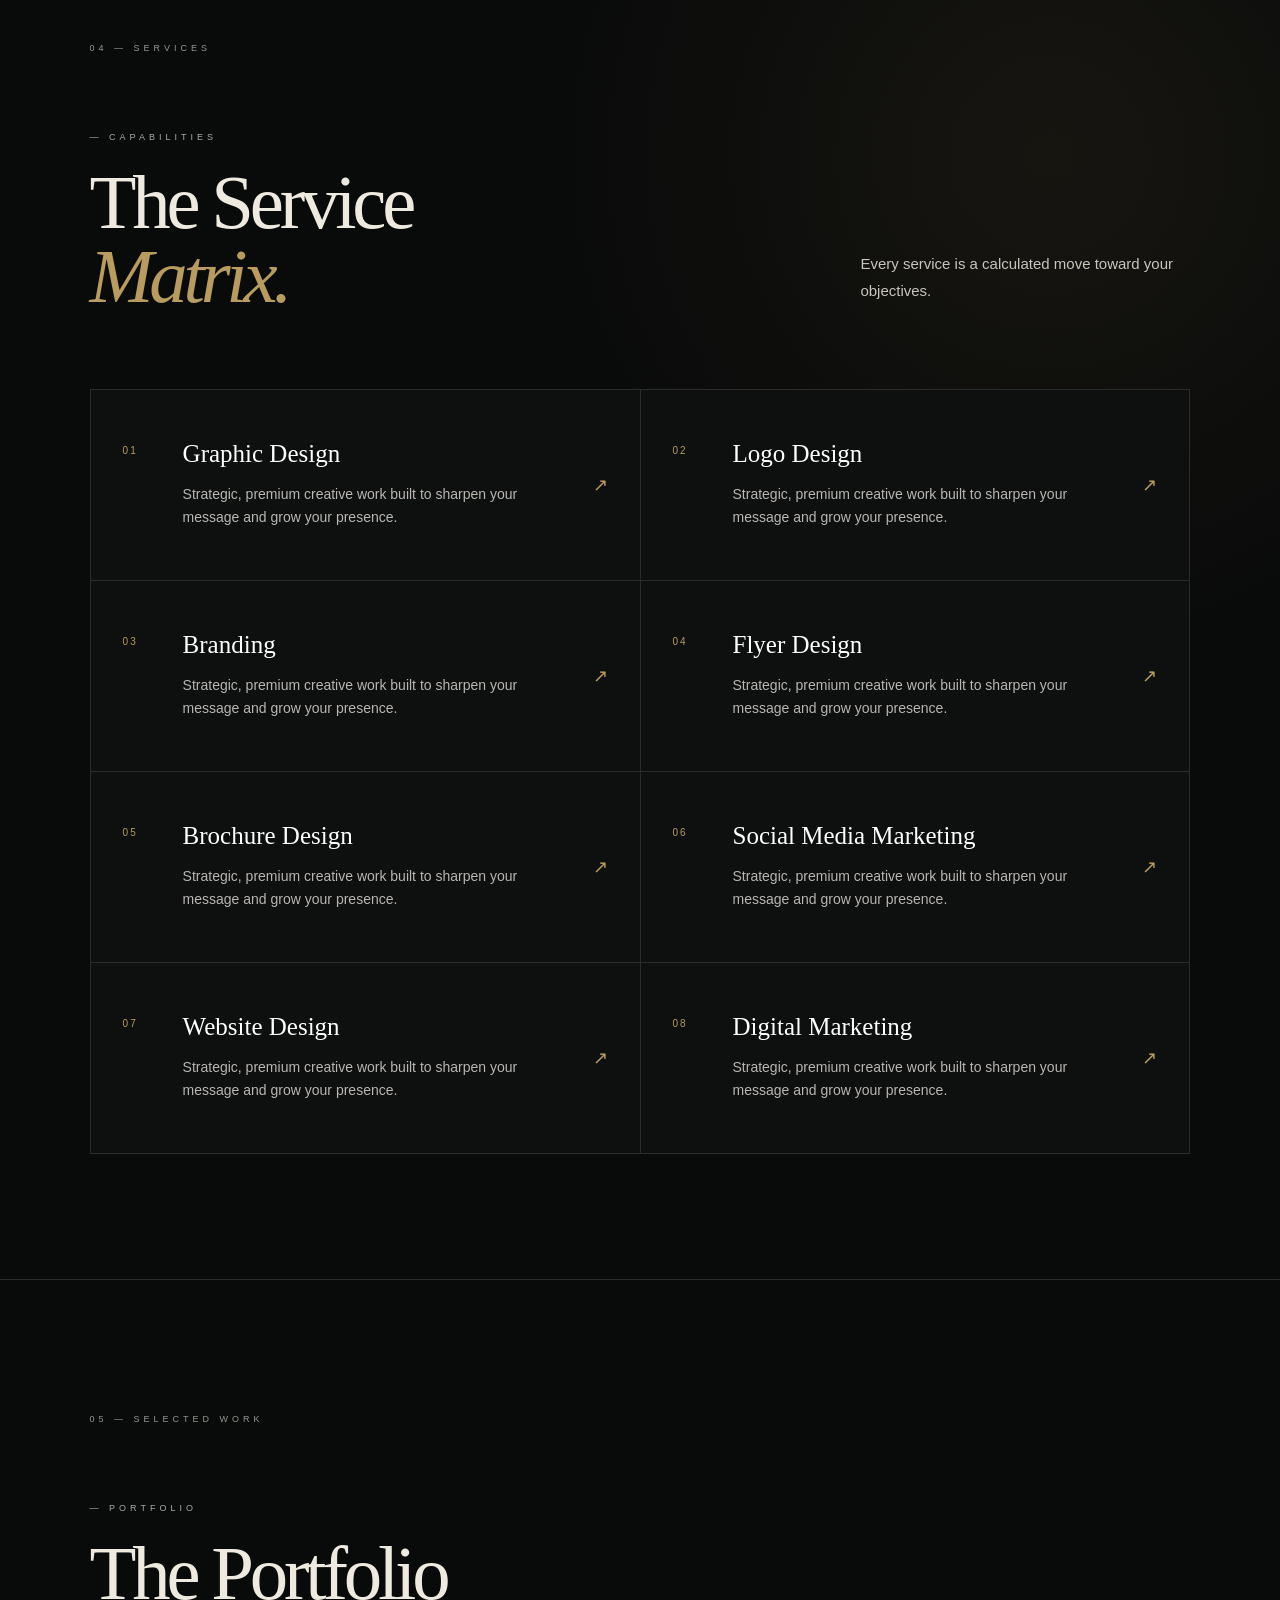
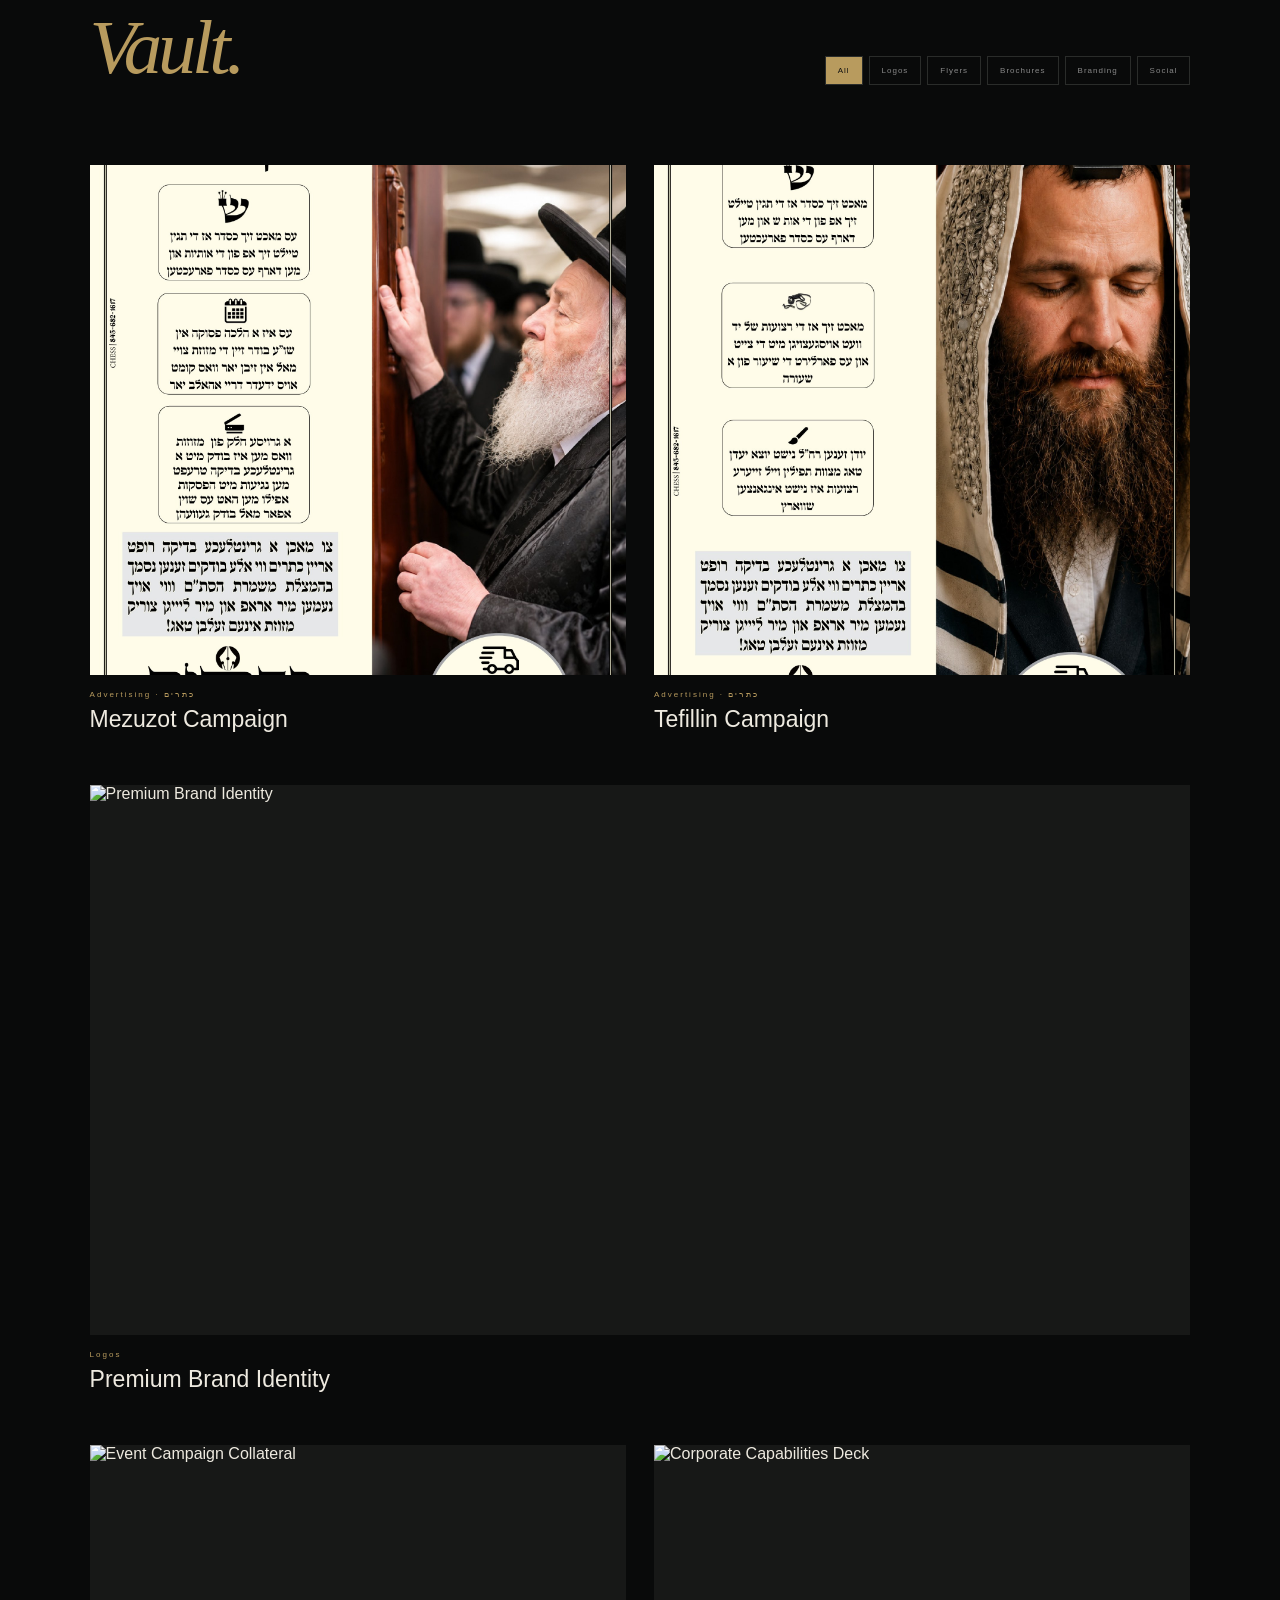
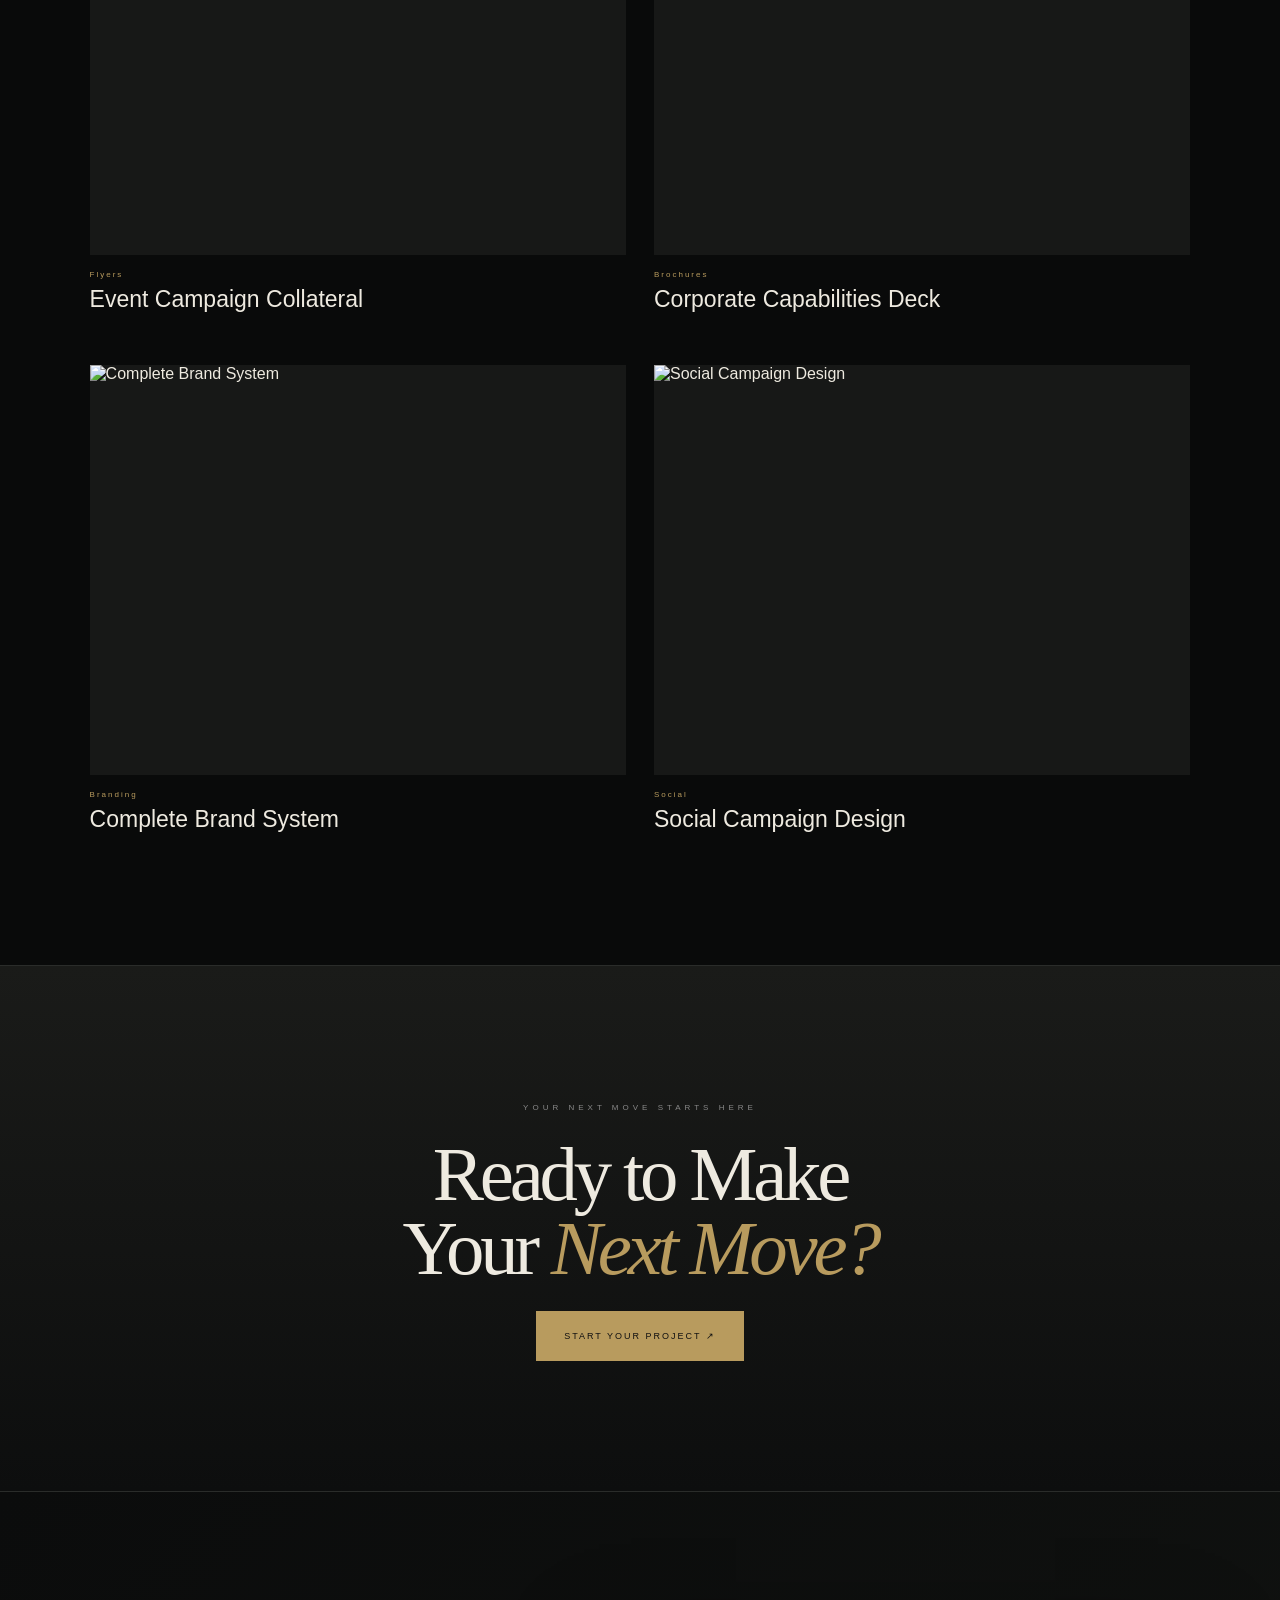
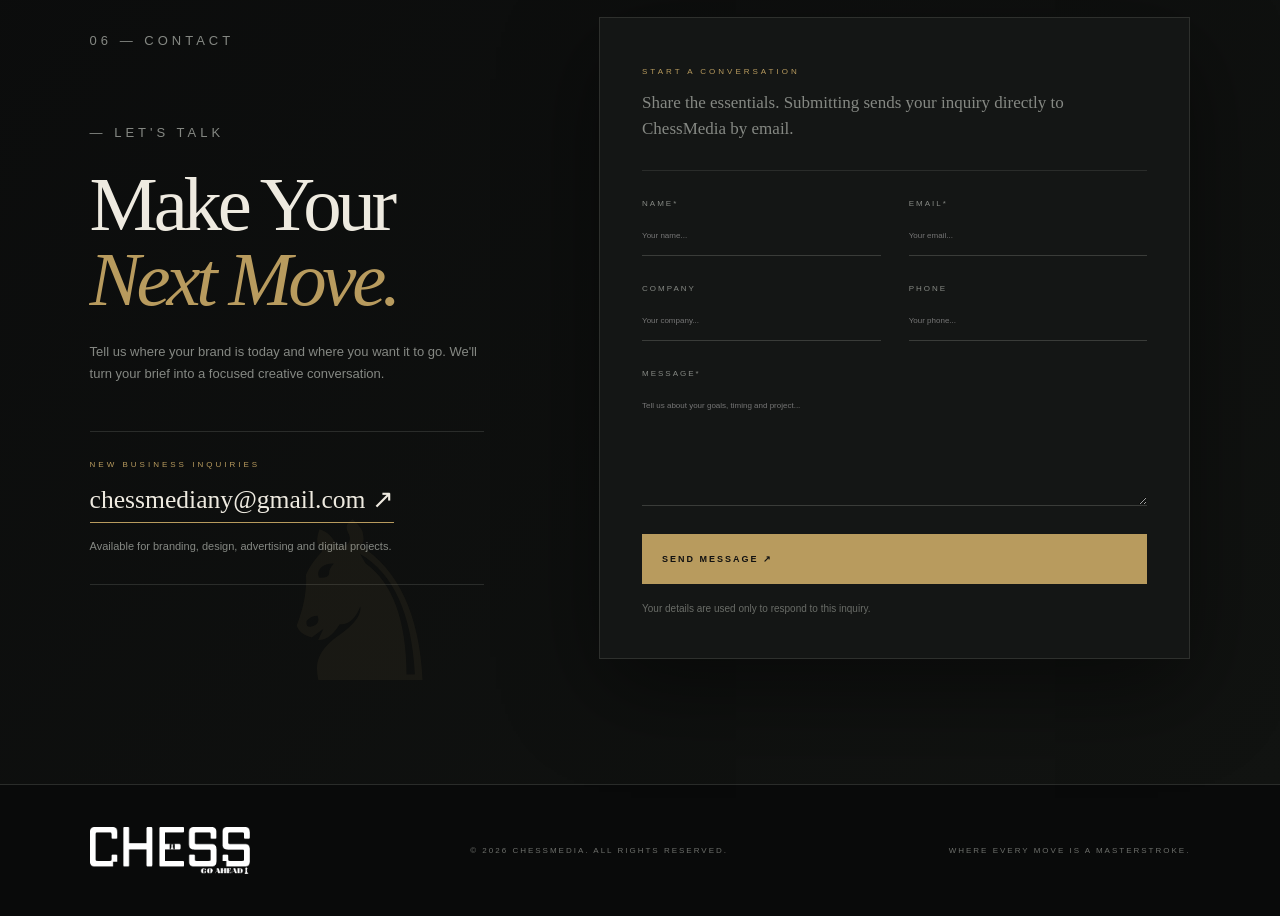
==== commit fcafb2db: "Update index.html" ====
--- a/index.html
+++ b/index.html
@@ -1 +1 @@
-<!doctype html><html lang="en"><head><meta charset="utf-8"><meta name="viewport" content="width=device-width,initial-scale=1"><title>ChessMedia — Strategic Creative Agency</title><meta name="description" content="Strategic branding, design and marketing that moves business forward."><link rel="canonical" href="https://chessmedia.us/"><meta property="og:title" content="ChessMedia — Strategic Creative Agency"><meta property="og:description" content="Strategic branding, design and marketing that moves business forward."><meta property="og:url" content="https://chessmedia.us/"><meta property="og:type" content="website"><link rel="stylesheet" href="styles.css?v=20260721-hero-frameless1"><script type="application/ld+json">{"@context":"https://schema.org","@type":"ProfessionalService","name":"ChessMedia","url":"https://chessmedia.us/","email":"chessmediany@gmail.com","founder":{"@type":"Person","name":"Levi Yitzchok Getter"},"description":"Strategic branding, graphic design, advertising and creative solutions."}</script><!-- chess intro deploy v3 --><!-- square chess animation v1 --></head><body><main><header><a class="logo logoImage" href="#home" aria-label="ChessMedia home"><img src="chess%20logo.png" alt="ChessMedia"></a><nav aria-label="Main navigation"><a href="#home">Home<small>01</small></a><a href="#about">About<small>02</small></a><a href="#services">Services<small>03</small></a><a href="#portfolio">Portfolio<small>04</small></a><a href="#contact">Contact<small>05</small></a></nav><a class="talk" href="#contact">LET'S TALK ↗</a></header><section class="hero" id="home"><div class="heroCopy"><p class="eyebrow">— CREATIVE MARKETING AGENCY</p><h1>Marketing That<br>Moves Your<br><em>Business Forward</em></h1><p class="intro">Professional branding, graphic design, advertising and creative solutions for businesses ready to lead.</p><div class="buttons"><a href="#contact">GET A QUOTE ↗</a><a href="#portfolio">VIEW PORTFOLIO ↓</a></div></div><div class="piece" aria-label="Chess-inspired marketing themes"><div class="heroChessMessages"><span class="heroChessSymbol" data-hero-piece aria-hidden="true">♔</span><div class="heroChessPanel"><small data-hero-kicker>01 — KING</small><strong><span data-hero-title>KING</span><em data-hero-line>OF MARKETING</em></strong><p data-hero-note>Strategy leads every winning move.</p><span class="heroChessDots" aria-hidden="true"><i class="active"></i><i></i><i></i><i></i><i></i><i></i></span></div></div></div><div class="stats"><div><b>150+</b><span>PROJECTS</span></div><div><b>98%</b><span>SATISFACTION</span></div><div><b>5+</b><span>YEARS</span></div></div></section><section class="trustedClients" aria-labelledby="trusted-title"><div class="trustedHead"><p class="eyebrow">— TRUSTED BY</p><h2 id="trusted-title">Brands We’ve<br><em>Moved Forward.</em></h2><p>Explore verified client work and identity projects.</p></div><div class="clientLogoGrid" aria-live="polite"><a class="clientLogo isActive" href="ketarim.html" aria-label="View כתרים portfolio"><img src="ketarim-logo.png" alt="כתרים" loading="lazy"><span>כתרים</span></a><a class="clientLogo" href="kanfie-nesharim.html" aria-label="View Kanfie Nesharim portfolio"><img src="kanfie-nesharim-logo.png" alt="Kanfie Nesharim" loading="lazy"><span>Kanfie Nesharim</span></a><a class="clientLogo" href="jfkosher.html" aria-label="View JFKosher portfolio"><img src="jfkosher-logo.svg" alt="JFKosher" loading="lazy"><span>JFKosher</span></a><a class="clientLogo" href="ohel-yaakov.html" aria-label="View כולל להוראה אהל יעקב portfolio"><img src="ohel-yaakov-logo.png" alt="כולל להוראה - אהל יעקב" loading="lazy"><span dir="rtl">כולל להוראה – אהל יעקב</span></a></div></section><div class="ticker">STRATEGY ✦ BRANDING ✦ DESIGN ✦ ADVERTISING ✦ DIGITAL ✦ STRATEGY ✦ BRANDING ✦ DESIGN</div><section class="section" id="about"><p class="num">02 — ABOUT US</p><div class="split"><div><p class="eyebrow">— THE AGENCY</p><h2>Your Strategic<br><em>Creative Partner.</em></h2></div><div class="copy"><p class="lead">We approach every project like a grandmaster approaches the board — with precision, foresight and an unwavering commitment to victory.</p><p>We create identities and campaigns that look exceptional, communicate clearly and deliver measurable results.</p><a href="#services">DISCOVER OUR APPROACH ↗</a></div></div><div class="values"><article><b>♜</b><h3>Strategic Vision</h3><p>Every move is considered, crafted and built for meaningful growth.</p></article><article><b>♛</b><h3>Creative Excellence</h3><p>Every move is considered, crafted and built for meaningful growth.</p></article><article><b>♝</b><h3>Results Driven</h3><p>Every move is considered, crafted and built for meaningful growth.</p></article><article><b>♞</b><h3>Trusted Partner</h3><p>Every move is considered, crafted and built for meaningful growth.</p></article></div></section><section class="leader"><div class="portrait"><img src="DSC04827-web.jpg" alt="Levi Yitzchok Getter"></div><div><p class="num">03 — LEADERSHIP</p><p class="eyebrow">— THE MIND BEHIND THE BOARD</p><h2>Built on Vision.<br><em>Driven by Strategy.</em></h2><blockquote>“Every brand has an untold story. Our mission is to tell it with clarity, conviction and creativity that commands attention.”</blockquote><h3>Levi Yitzchok Getter</h3><p>FOUNDER &amp; CHIEF EXECUTIVE OFFICER</p></div></section><section class="section" id="services"><p class="num">04 — SERVICES</p><div class="sectionHead"><div><p class="eyebrow">— CAPABILITIES</p><h2>The Service<br><em>Matrix.</em></h2></div><p>Every service is a calculated move toward your objectives.</p></div><div class="serviceList"><article><span>01</span><h3>Graphic Design</h3><p>Strategic, premium creative work built to sharpen your message and grow your presence.</p><b>↗</b></article><article><span>02</span><h3>Logo Design</h3><p>Strategic, premium creative work built to sharpen your message and grow your presence.</p><b>↗</b></article><article><span>03</span><h3>Branding</h3><p>Strategic, premium creative work built to sharpen your message and grow your presence.</p><b>↗</b></article><article><span>04</span><h3>Flyer Design</h3><p>Strategic, premium creative work built to sharpen your message and grow your presence.</p><b>↗</b></article><article><span>05</span><h3>Brochure Design</h3><p>Strategic, premium creative work built to sharpen your message and grow your presence.</p><b>↗</b></article><article><span>06</span><h3>Social Media Marketing</h3><p>Strategic, premium creative work built to sharpen your message and grow your presence.</p><b>↗</b></article><article><span>07</span><h3>Website Design</h3><p>Strategic, premium creative work built to sharpen your message and grow your presence.</p><b>↗</b></article><article><span>08</span><h3>Digital Marketing</h3><p>Strategic, premium creative work built to sharpen your message and grow your presence.</p><b>↗</b></article></div></section><section class="section" id="portfolio"><p class="num">05 — SELECTED WORK</p><div class="sectionHead"><div><p class="eyebrow">— PORTFOLIO</p><h2>The Portfolio<br><em>Vault.</em></h2></div><div class="filters" role="group" aria-label="Portfolio filters"><button class="active" data-filter="All">All</button><button data-filter="Logos">Logos</button><button data-filter="Flyers">Flyers</button><button data-filter="Brochures">Brochures</button><button data-filter="Branding">Branding</button><button data-filter="Social">Social</button></div></div><div class="works"><article data-category="Flyers"><a href="ketarim.html#projects"><div><img src="ketarim-mezuzot.jpg" alt="כתרים mezuzot campaign" loading="lazy"><span>VIEW CLIENT ↗</span></div><small>Advertising · כתרים</small><h3>Mezuzot Campaign</h3></a></article><article data-category="Flyers"><a href="ketarim.html#projects"><div><img src="ketarim-tefillin.jpg" alt="כתרים tefillin campaign" loading="lazy"><span>VIEW CLIENT ↗</span></div><small>Advertising · כתרים</small><h3>Tefillin Campaign</h3></a></article><article class="wide" data-category="Logos"><div><img src="https://media.base44.com/images/public/6a30a349ddb7e9db13139ad5/206e94da7_generated_3257b2a2.png" alt="Premium Brand Identity"><span>VIEW PROJECT ↗</span></div><small>Logos</small><h3>Premium Brand Identity</h3></article><article data-category="Flyers"><div><img src="https://media.base44.com/images/public/6a30a349ddb7e9db13139ad5/10ecdc53f_generated_f1c75923.png" alt="Event Campaign Collateral"><span>VIEW PROJECT ↗</span></div><small>Flyers</small><h3>Event Campaign Collateral</h3></article><article data-category="Brochures"><div><img src="https://media.base44.com/images/public/6a30a349ddb7e9db13139ad5/18a0280c0_generated_9608c427.png" alt="Corporate Capabilities Deck"><span>VIEW PROJECT ↗</span></div><small>Brochures</small><h3>Corporate Capabilities Deck</h3></article><article data-category="Branding"><div><img src="https://media.base44.com/images/public/6a30a349ddb7e9db13139ad5/9a158aad9_generated_ef2117c6.png" alt="Complete Brand System"><span>VIEW PROJECT ↗</span></div><small>Branding</small><h3>Complete Brand System</h3></article><article data-category="Social"><div><img src="https://media.base44.com/images/public/6a30a349ddb7e9db13139ad5/b3453d474_generated_95844af2.png" alt="Social Campaign Design"><span>VIEW PROJECT ↗</span></div><small>Social</small><h3>Social Campaign Design</h3></article></div></section><section class="cta"><small>YOUR NEXT MOVE STARTS HERE</small><h2>Ready to Make<br>Your <em>Next Move?</em></h2><a href="#contact">START YOUR PROJECT ↗</a></section><section class="section contact" id="contact"><div><p class="num">06 — CONTACT</p><p class="eyebrow">— LET'S TALK</p><h2>Make Your<br><em>Next Move.</em></h2><p>Tell us where your brand is today and where you want it to go. We'll turn your brief into a focused creative conversation.</p><div class="contactDetails"><small>NEW BUSINESS INQUIRIES</small><a href="mailto:chessmediany@gmail.com?subject=New%20ChessMedia%20Project%20Inquiry">chessmediany@gmail.com ↗</a><span>Available for branding, design, advertising and digital projects.</span></div></div><form id="contact-form"><input type="text" name="_honey" tabindex="-1" autocomplete="off" aria-hidden="true" style="position:absolute;left:-9999px"><div class="formIntro"><span>START A CONVERSATION</span><p>Share the essentials. Submitting sends your inquiry directly to ChessMedia by email.</p></div><label>Name*<input name="name" required autocomplete="name" placeholder="Your name..."></label><label>Email*<input name="email" required type="email" autocomplete="email" placeholder="Your email..."></label><label>Company<input name="company" autocomplete="organization" placeholder="Your company..."></label><label>Phone<input name="phone" type="tel" autocomplete="tel" placeholder="Your phone..."></label><label class="full">Message*<textarea name="message" required placeholder="Tell us about your goals, timing and project..."></textarea></label><button type="submit">SEND MESSAGE ↗</button><p class="privacy">Your details are used only to respond to this inquiry.</p></form></section><footer><a class="logo logoImage" href="#home" aria-label="ChessMedia home"><img src="chess%20logo.png" alt="ChessMedia"></a><p>© 2026 CHESSMEDIA. ALL RIGHTS RESERVED.</p><p>WHERE EVERY MOVE IS A MASTERSTROKE.</p></footer></main><script src="script.js?v=20260721-logo-carousel1"></script></body></html>
+<!doctype html><html lang="en"><head><meta charset="utf-8"><meta name="viewport" content="width=device-width,initial-scale=1"><title>ChessMedia — Strategic Creative Agency</title><meta name="description" content="Strategic branding, design and marketing that moves business forward."><link rel="canonical" href="https://chessmedia.us/"><meta property="og:title" content="ChessMedia — Strategic Creative Agency"><meta property="og:description" content="Strategic branding, design and marketing that moves business forward."><meta property="og:url" content="https://chessmedia.us/"><meta property="og:type" content="website"><link rel="stylesheet" href="styles.css?v=20260721-logo-rectangle1"><script type="application/ld+json">{"@context":"https://schema.org","@type":"ProfessionalService","name":"ChessMedia","url":"https://chessmedia.us/","email":"chessmediany@gmail.com","founder":{"@type":"Person","name":"Levi Yitzchok Getter"},"description":"Strategic branding, graphic design, advertising and creative solutions."}</script><!-- chess intro deploy v3 --><!-- square chess animation v1 --></head><body><main><header><a class="logo logoImage" href="#home" aria-label="ChessMedia home"><img src="chess%20logo.png" alt="ChessMedia"></a><nav aria-label="Main navigation"><a href="#home">Home<small>01</small></a><a href="#about">About<small>02</small></a><a href="#services">Services<small>03</small></a><a href="#portfolio">Portfolio<small>04</small></a><a href="#contact">Contact<small>05</small></a></nav><a class="talk" href="#contact">LET'S TALK ↗</a></header><section class="hero" id="home"><div class="heroCopy"><p class="eyebrow">— CREATIVE MARKETING AGENCY</p><h1>Marketing That<br>Moves Your<br><em>Business Forward</em></h1><p class="intro">Professional branding, graphic design, advertising and creative solutions for businesses ready to lead.</p><div class="buttons"><a href="#contact">GET A QUOTE ↗</a><a href="#portfolio">VIEW PORTFOLIO ↓</a></div></div><div class="piece" aria-label="Chess-inspired marketing themes"><div class="heroChessMessages"><span class="heroChessSymbol" data-hero-piece aria-hidden="true">♔</span><div class="heroChessPanel"><small data-hero-kicker>01 — KING</small><strong><span data-hero-title>KING</span><em data-hero-line>OF MARKETING</em></strong><p data-hero-note>Strategy leads every winning move.</p><span class="heroChessDots" aria-hidden="true"><i class="active"></i><i></i><i></i><i></i><i></i><i></i></span></div></div></div><div class="stats"><div><b>150+</b><span>PROJECTS</span></div><div><b>98%</b><span>SATISFACTION</span></div><div><b>5+</b><span>YEARS</span></div></div></section><section class="trustedClients" aria-labelledby="trusted-title"><div class="trustedHead"><p class="eyebrow">— TRUSTED BY</p><h2 id="trusted-title">Brands We’ve<br><em>Moved Forward.</em></h2><p>Explore verified client work and identity projects.</p></div><div class="clientLogoGrid" aria-live="polite"><a class="clientLogo isActive" href="ketarim.html" aria-label="View כתרים portfolio"><img src="ketarim-logo.png" alt="כתרים" loading="lazy"><span>כתרים</span></a><a class="clientLogo" href="kanfie-nesharim.html" aria-label="View Kanfie Nesharim portfolio"><img src="kanfie-nesharim-logo.png" alt="Kanfie Nesharim" loading="lazy"><span>Kanfie Nesharim</span></a><a class="clientLogo" href="jfkosher.html" aria-label="View JFKosher portfolio"><img src="jfkosher-logo.svg" alt="JFKosher" loading="lazy"><span>JFKosher</span></a><a class="clientLogo" href="ohel-yaakov.html" aria-label="View כולל להוראה אהל יעקב portfolio"><img src="ohel-yaakov-logo.png" alt="כולל להוראה - אהל יעקב" loading="lazy"><span dir="rtl">כולל להוראה – אהל יעקב</span></a></div></section><div class="ticker">STRATEGY ✦ BRANDING ✦ DESIGN ✦ ADVERTISING ✦ DIGITAL ✦ STRATEGY ✦ BRANDING ✦ DESIGN</div><section class="section" id="about"><p class="num">02 — ABOUT US</p><div class="split"><div><p class="eyebrow">— THE AGENCY</p><h2>Your Strategic<br><em>Creative Partner.</em></h2></div><div class="copy"><p class="lead">We approach every project like a grandmaster approaches the board — with precision, foresight and an unwavering commitment to victory.</p><p>We create identities and campaigns that look exceptional, communicate clearly and deliver measurable results.</p><a href="#services">DISCOVER OUR APPROACH ↗</a></div></div><div class="values"><article><b>♜</b><h3>Strategic Vision</h3><p>Every move is considered, crafted and built for meaningful growth.</p></article><article><b>♛</b><h3>Creative Excellence</h3><p>Every move is considered, crafted and built for meaningful growth.</p></article><article><b>♝</b><h3>Results Driven</h3><p>Every move is considered, crafted and built for meaningful growth.</p></article><article><b>♞</b><h3>Trusted Partner</h3><p>Every move is considered, crafted and built for meaningful growth.</p></article></div></section><section class="leader"><div class="portrait"><img src="DSC04827-web.jpg" alt="Levi Yitzchok Getter"></div><div><p class="num">03 — LEADERSHIP</p><p class="eyebrow">— THE MIND BEHIND THE BOARD</p><h2>Built on Vision.<br><em>Driven by Strategy.</em></h2><blockquote>“Every brand has an untold story. Our mission is to tell it with clarity, conviction and creativity that commands attention.”</blockquote><h3>Levi Yitzchok Getter</h3><p>FOUNDER &amp; CHIEF EXECUTIVE OFFICER</p></div></section><section class="section" id="services"><p class="num">04 — SERVICES</p><div class="sectionHead"><div><p class="eyebrow">— CAPABILITIES</p><h2>The Service<br><em>Matrix.</em></h2></div><p>Every service is a calculated move toward your objectives.</p></div><div class="serviceList"><article><span>01</span><h3>Graphic Design</h3><p>Strategic, premium creative work built to sharpen your message and grow your presence.</p><b>↗</b></article><article><span>02</span><h3>Logo Design</h3><p>Strategic, premium creative work built to sharpen your message and grow your presence.</p><b>↗</b></article><article><span>03</span><h3>Branding</h3><p>Strategic, premium creative work built to sharpen your message and grow your presence.</p><b>↗</b></article><article><span>04</span><h3>Flyer Design</h3><p>Strategic, premium creative work built to sharpen your message and grow your presence.</p><b>↗</b></article><article><span>05</span><h3>Brochure Design</h3><p>Strategic, premium creative work built to sharpen your message and grow your presence.</p><b>↗</b></article><article><span>06</span><h3>Social Media Marketing</h3><p>Strategic, premium creative work built to sharpen your message and grow your presence.</p><b>↗</b></article><article><span>07</span><h3>Website Design</h3><p>Strategic, premium creative work built to sharpen your message and grow your presence.</p><b>↗</b></article><article><span>08</span><h3>Digital Marketing</h3><p>Strategic, premium creative work built to sharpen your message and grow your presence.</p><b>↗</b></article></div></section><section class="section" id="portfolio"><p class="num">05 — SELECTED WORK</p><div class="sectionHead"><div><p class="eyebrow">— PORTFOLIO</p><h2>The Portfolio<br><em>Vault.</em></h2></div><div class="filters" role="group" aria-label="Portfolio filters"><button class="active" data-filter="All">All</button><button data-filter="Logos">Logos</button><button data-filter="Flyers">Flyers</button><button data-filter="Brochures">Brochures</button><button data-filter="Branding">Branding</button><button data-filter="Social">Social</button></div></div><div class="works"><article data-category="Flyers"><a href="ketarim.html#projects"><div><img src="ketarim-mezuzot.jpg" alt="כתרים mezuzot campaign" loading="lazy"><span>VIEW CLIENT ↗</span></div><small>Advertising · כתרים</small><h3>Mezuzot Campaign</h3></a></article><article data-category="Flyers"><a href="ketarim.html#projects"><div><img src="ketarim-tefillin.jpg" alt="כתרים tefillin campaign" loading="lazy"><span>VIEW CLIENT ↗</span></div><small>Advertising · כתרים</small><h3>Tefillin Campaign</h3></a></article><article class="wide" data-category="Logos"><div><img src="https://media.base44.com/images/public/6a30a349ddb7e9db13139ad5/206e94da7_generated_3257b2a2.png" alt="Premium Brand Identity"><span>VIEW PROJECT ↗</span></div><small>Logos</small><h3>Premium Brand Identity</h3></article><article data-category="Flyers"><div><img src="https://media.base44.com/images/public/6a30a349ddb7e9db13139ad5/10ecdc53f_generated_f1c75923.png" alt="Event Campaign Collateral"><span>VIEW PROJECT ↗</span></div><small>Flyers</small><h3>Event Campaign Collateral</h3></article><article data-category="Brochures"><div><img src="https://media.base44.com/images/public/6a30a349ddb7e9db13139ad5/18a0280c0_generated_9608c427.png" alt="Corporate Capabilities Deck"><span>VIEW PROJECT ↗</span></div><small>Brochures</small><h3>Corporate Capabilities Deck</h3></article><article data-category="Branding"><div><img src="https://media.base44.com/images/public/6a30a349ddb7e9db13139ad5/9a158aad9_generated_ef2117c6.png" alt="Complete Brand System"><span>VIEW PROJECT ↗</span></div><small>Branding</small><h3>Complete Brand System</h3></article><article data-category="Social"><div><img src="https://media.base44.com/images/public/6a30a349ddb7e9db13139ad5/b3453d474_generated_95844af2.png" alt="Social Campaign Design"><span>VIEW PROJECT ↗</span></div><small>Social</small><h3>Social Campaign Design</h3></article></div></section><section class="cta"><small>YOUR NEXT MOVE STARTS HERE</small><h2>Ready to Make<br>Your <em>Next Move?</em></h2><a href="#contact">START YOUR PROJECT ↗</a></section><section class="section contact" id="contact"><div><p class="num">06 — CONTACT</p><p class="eyebrow">— LET'S TALK</p><h2>Make Your<br><em>Next Move.</em></h2><p>Tell us where your brand is today and where you want it to go. We'll turn your brief into a focused creative conversation.</p><div class="contactDetails"><small>NEW BUSINESS INQUIRIES</small><a href="mailto:chessmediany@gmail.com?subject=New%20ChessMedia%20Project%20Inquiry">chessmediany@gmail.com ↗</a><span>Available for branding, design, advertising and digital projects.</span></div></div><form id="contact-form"><input type="text" name="_honey" tabindex="-1" autocomplete="off" aria-hidden="true" style="position:absolute;left:-9999px"><div class="formIntro"><span>START A CONVERSATION</span><p>Share the essentials. Submitting sends your inquiry directly to ChessMedia by email.</p></div><label>Name*<input name="name" required autocomplete="name" placeholder="Your name..."></label><label>Email*<input name="email" required type="email" autocomplete="email" placeholder="Your email..."></label><label>Company<input name="company" autocomplete="organization" placeholder="Your company..."></label><label>Phone<input name="phone" type="tel" autocomplete="tel" placeholder="Your phone..."></label><label class="full">Message*<textarea name="message" required placeholder="Tell us about your goals, timing and project..."></textarea></label><button type="submit">SEND MESSAGE ↗</button><p class="privacy">Your details are used only to respond to this inquiry.</p></form></section><footer><a class="logo logoImage" href="#home" aria-label="ChessMedia home"><img src="chess%20logo.png" alt="ChessMedia"></a><p>© 2026 CHESSMEDIA. ALL RIGHTS RESERVED.</p><p>WHERE EVERY MOVE IS A MASTERSTROKE.</p></footer></main><script src="script.js?v=20260721-logo-carousel1"></script></body></html>
--- a/styles.css
+++ b/styles.css
@@ -292,3 +292,26 @@
 .clientLogo.isActive:hover img,.clientLogo.isActive:focus-visible img{filter:none;opacity:1;transform:scale(1.04)}
 @media(max-width:760px){.clientLogoGrid{width:100%;aspect-ratio:1/1;justify-self:stretch}.clientLogo{min-height:0;padding:32px}.clientLogo img{max-height:42%}}
 @media(prefers-reduced-motion:reduce){.clientLogo{transition:none}.clientLogo img{transition:none}}
+
+
+/* 2026-07-21 frameless hero chess messages */
+.hero .piece{right:5vw;top:145px;width:min(520px,40vw);height:620px;aspect-ratio:auto;display:block;pointer-events:none}
+.hero .piece:before{display:none}
+.hero .piece .heroChessMessages{position:relative;inset:auto;width:100%;height:100%;overflow:visible;border:0;background:transparent;box-shadow:none}
+.hero .piece .heroChessMessages:before,.hero .piece .heroChessMessages:after{display:none}
+.hero .piece .heroChessSymbol{left:50%;top:36%;z-index:1;color:rgba(196,164,96,.5);font-size:clamp(180px,17vw,255px);text-shadow:0 0 58px rgba(184,155,94,.16)}
+.hero .piece .heroChessPanel{left:0;right:0;bottom:42px;z-index:2;width:auto;padding:0;border:0;background:transparent;box-shadow:none;backdrop-filter:none}
+.hero .piece .heroChessPanel small{margin-bottom:12px}
+.hero .piece .heroChessPanel strong{font-size:clamp(34px,3.2vw,50px);text-shadow:0 5px 24px rgba(0,0,0,.75)}
+.hero .piece .heroChessPanel p{max-width:34ch;color:#aaa59b;text-shadow:0 2px 12px #000}
+@media(max-width:900px){.hero .piece{right:2vw;top:175px;width:46vw;height:560px;opacity:1}.hero .piece .heroChessSymbol{top:35%;font-size:clamp(145px,21vw,210px)}.hero .piece .heroChessPanel{left:7%;right:3%;bottom:50px;padding:0}.hero .piece .heroChessPanel strong{font-size:clamp(28px,4vw,38px)}}
+@media(max-width:600px){.hero .piece{right:-20vw;top:190px;width:76vw;height:500px;opacity:.74}.hero .piece .heroChessSymbol{top:34%;font-size:36vw}.hero .piece .heroChessPanel{left:16%;right:7%;bottom:60px;padding:0}.hero .piece .heroChessPanel strong{font-size:22px}.hero .piece .heroChessPanel p{display:none}}
+
+
+/* 2026-07-21 horizontal trusted-client showcase */
+.trustedClients{grid-template-columns:.78fr 1.72fr;align-items:center}
+.clientLogoGrid{width:min(100%,880px);aspect-ratio:16/7;align-self:center;justify-self:end}
+.clientLogo{padding:clamp(26px,4vw,58px)}
+.clientLogo img{max-width:72%;max-height:46%}
+@media(max-width:900px){.trustedClients{grid-template-columns:1fr;gap:42px}.clientLogoGrid{width:100%;max-width:780px;justify-self:stretch;aspect-ratio:16/7}}
+@media(max-width:600px){.clientLogoGrid{aspect-ratio:16/9}.clientLogo{padding:24px}.clientLogo img{max-width:82%;max-height:46%}}
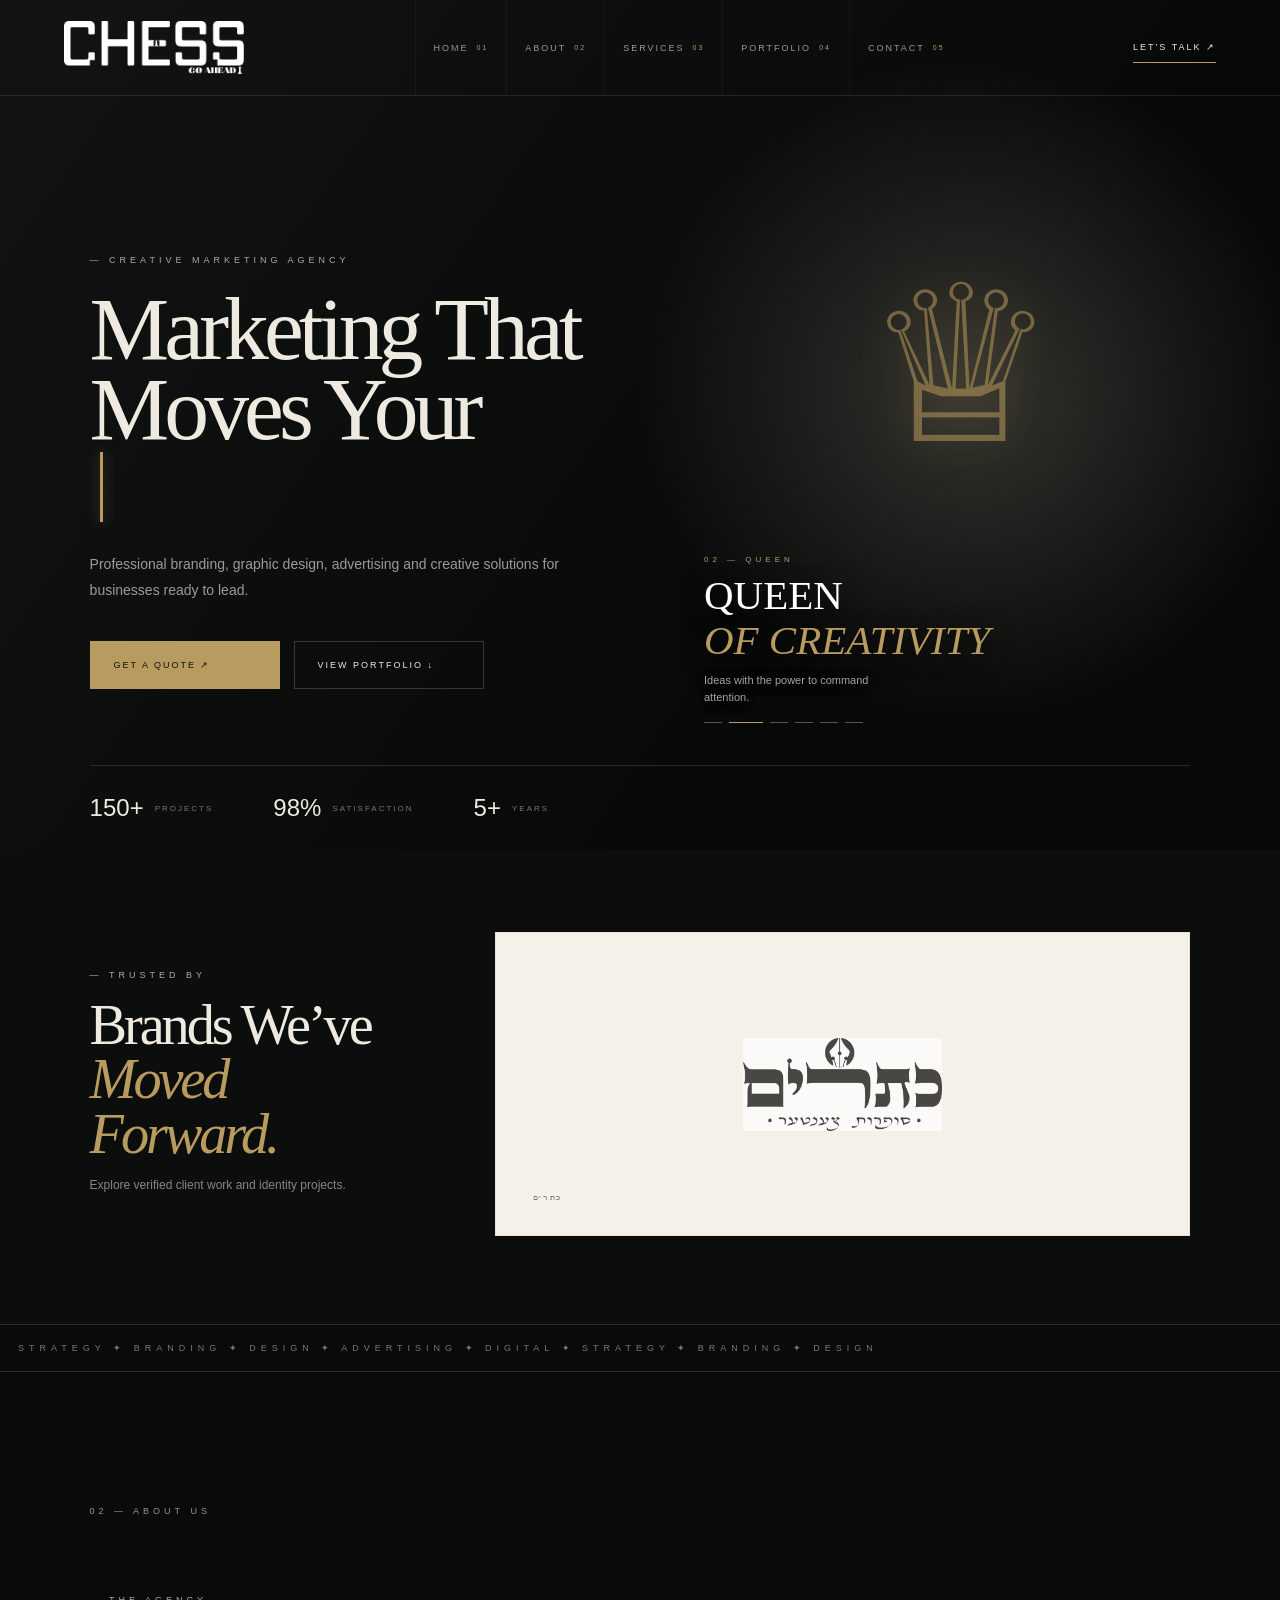
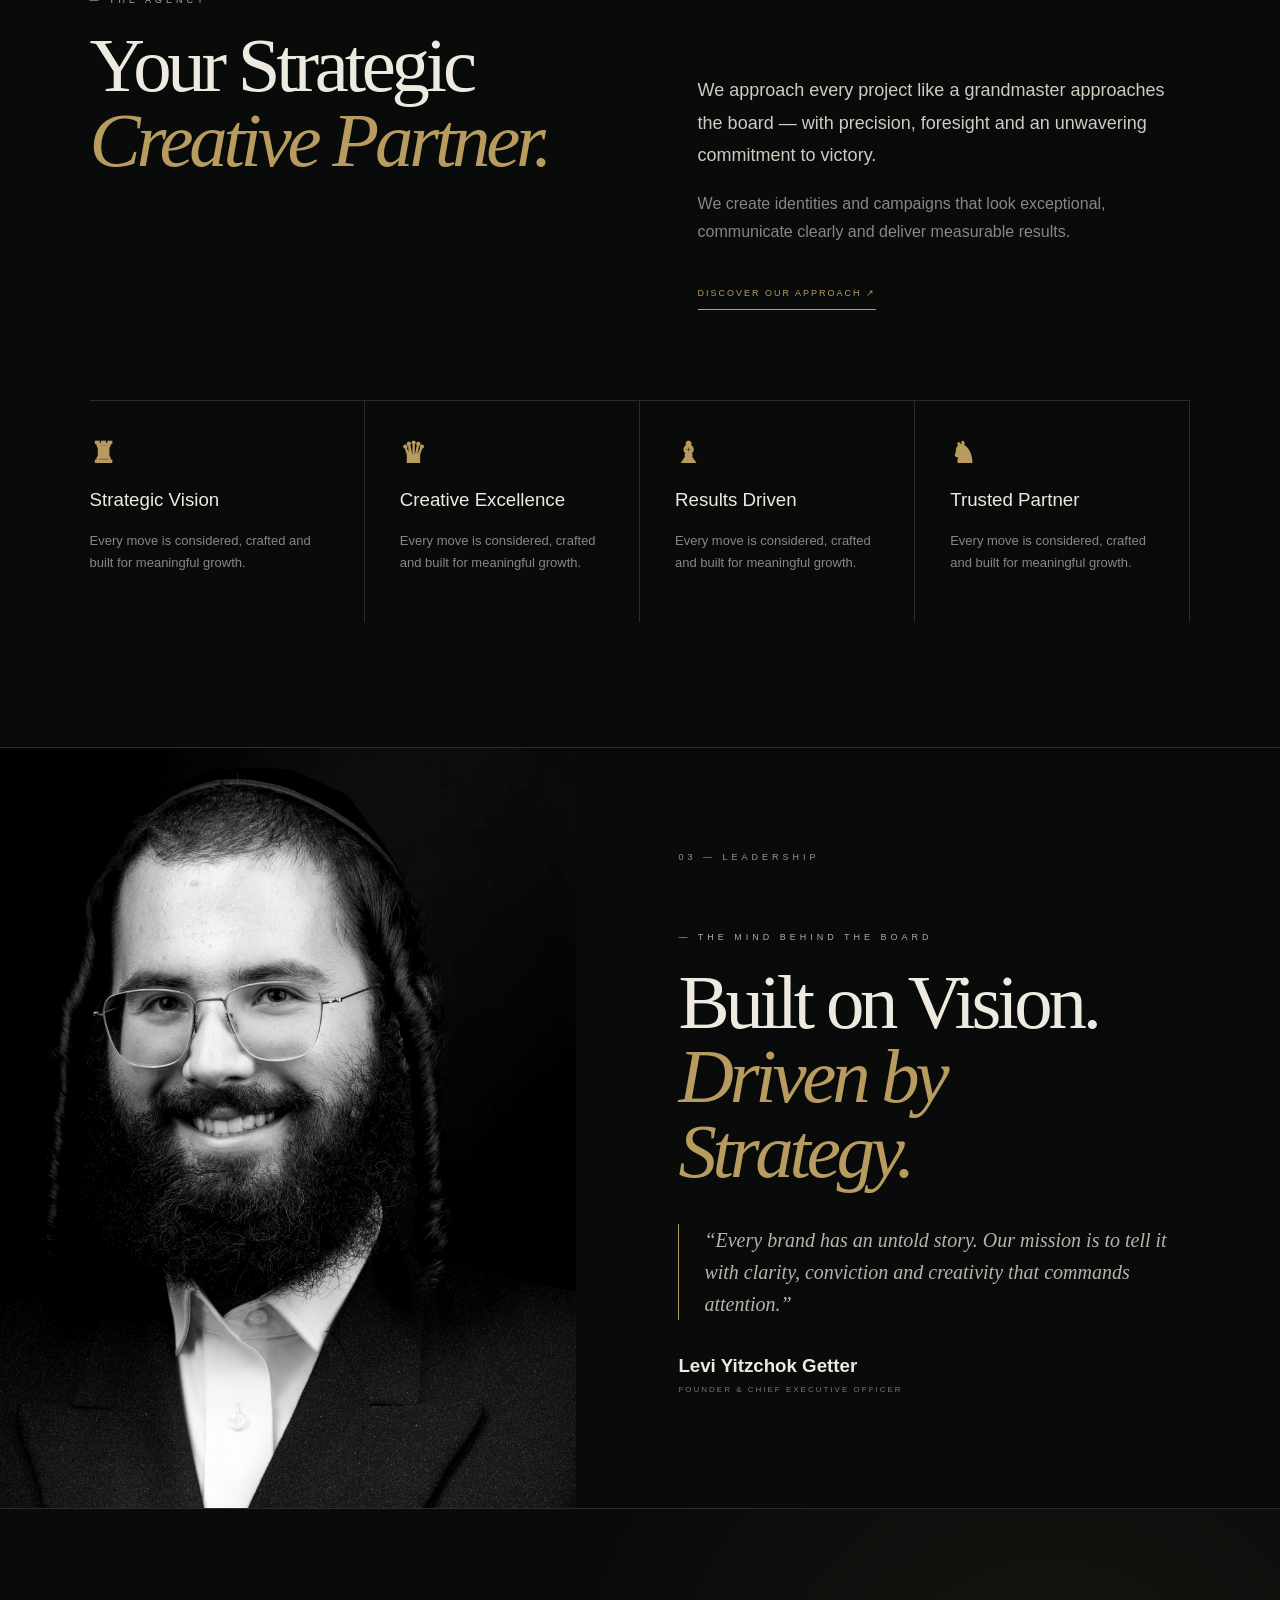
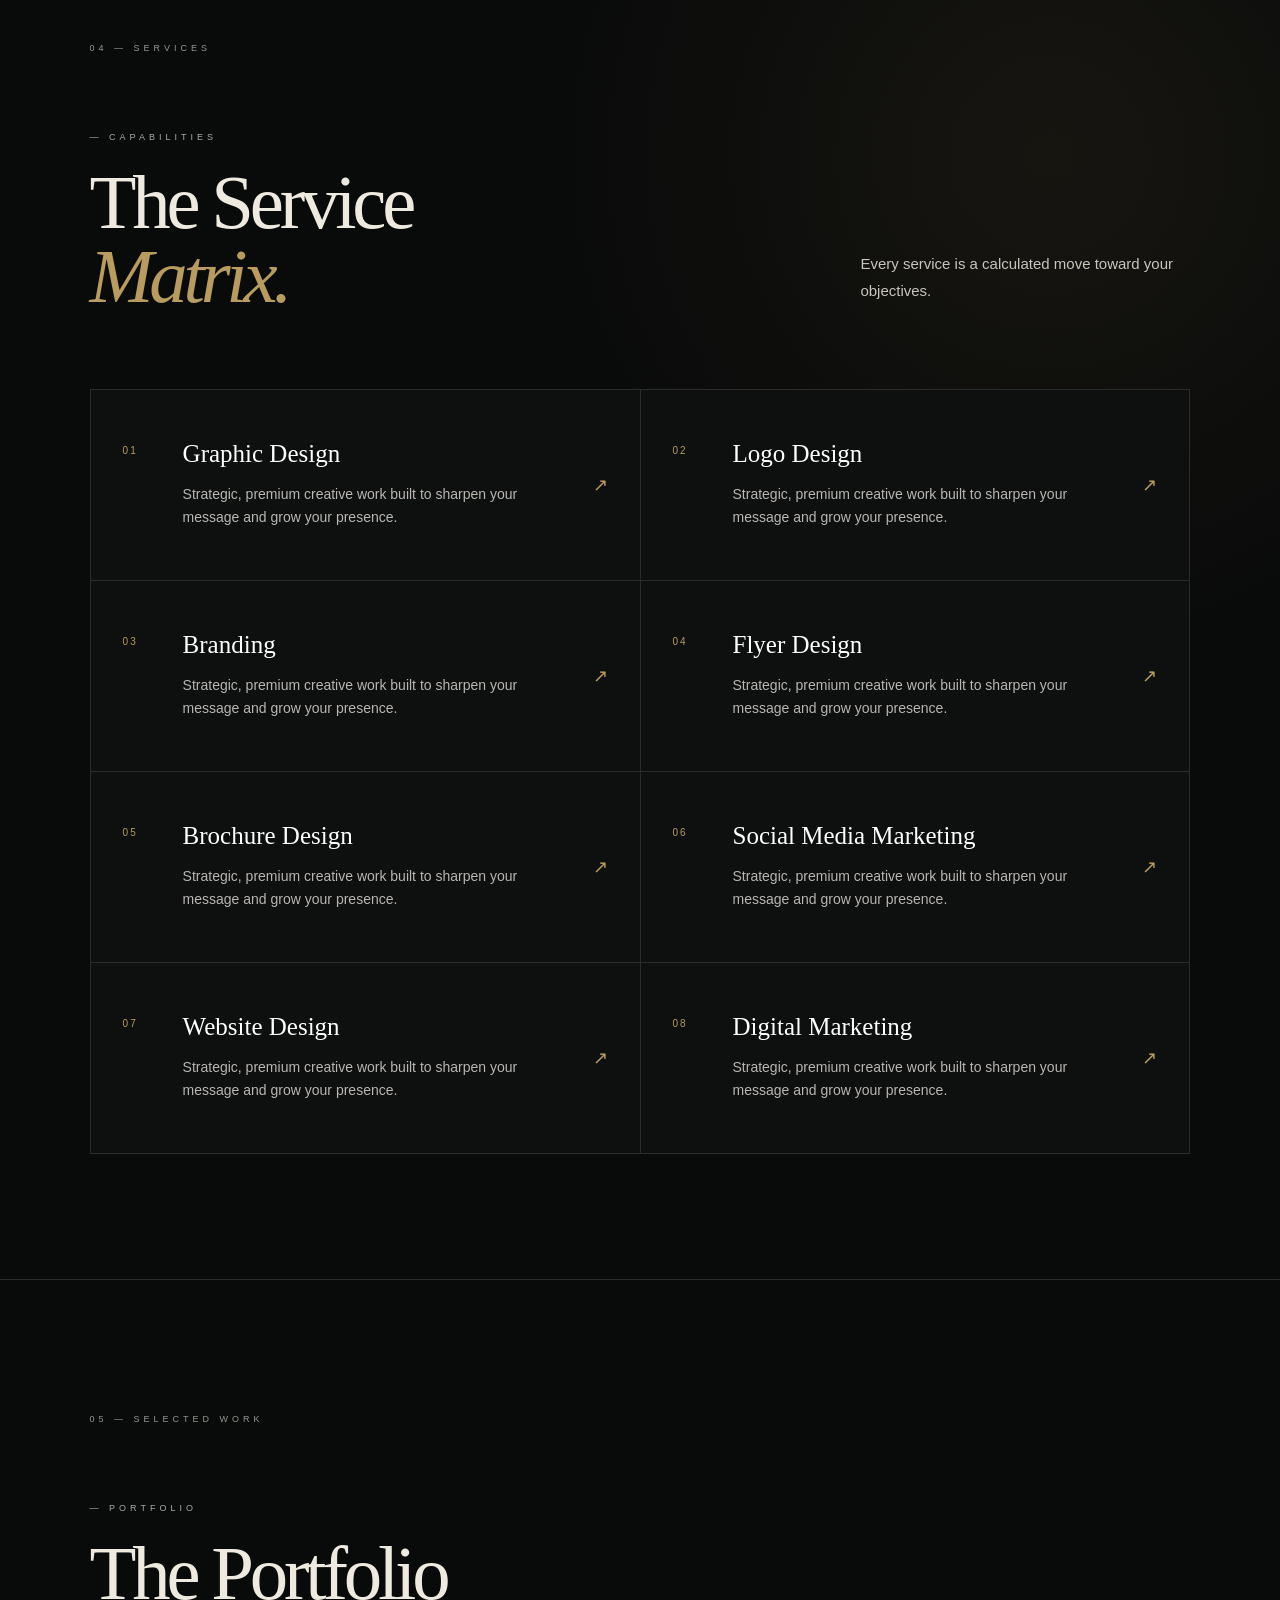
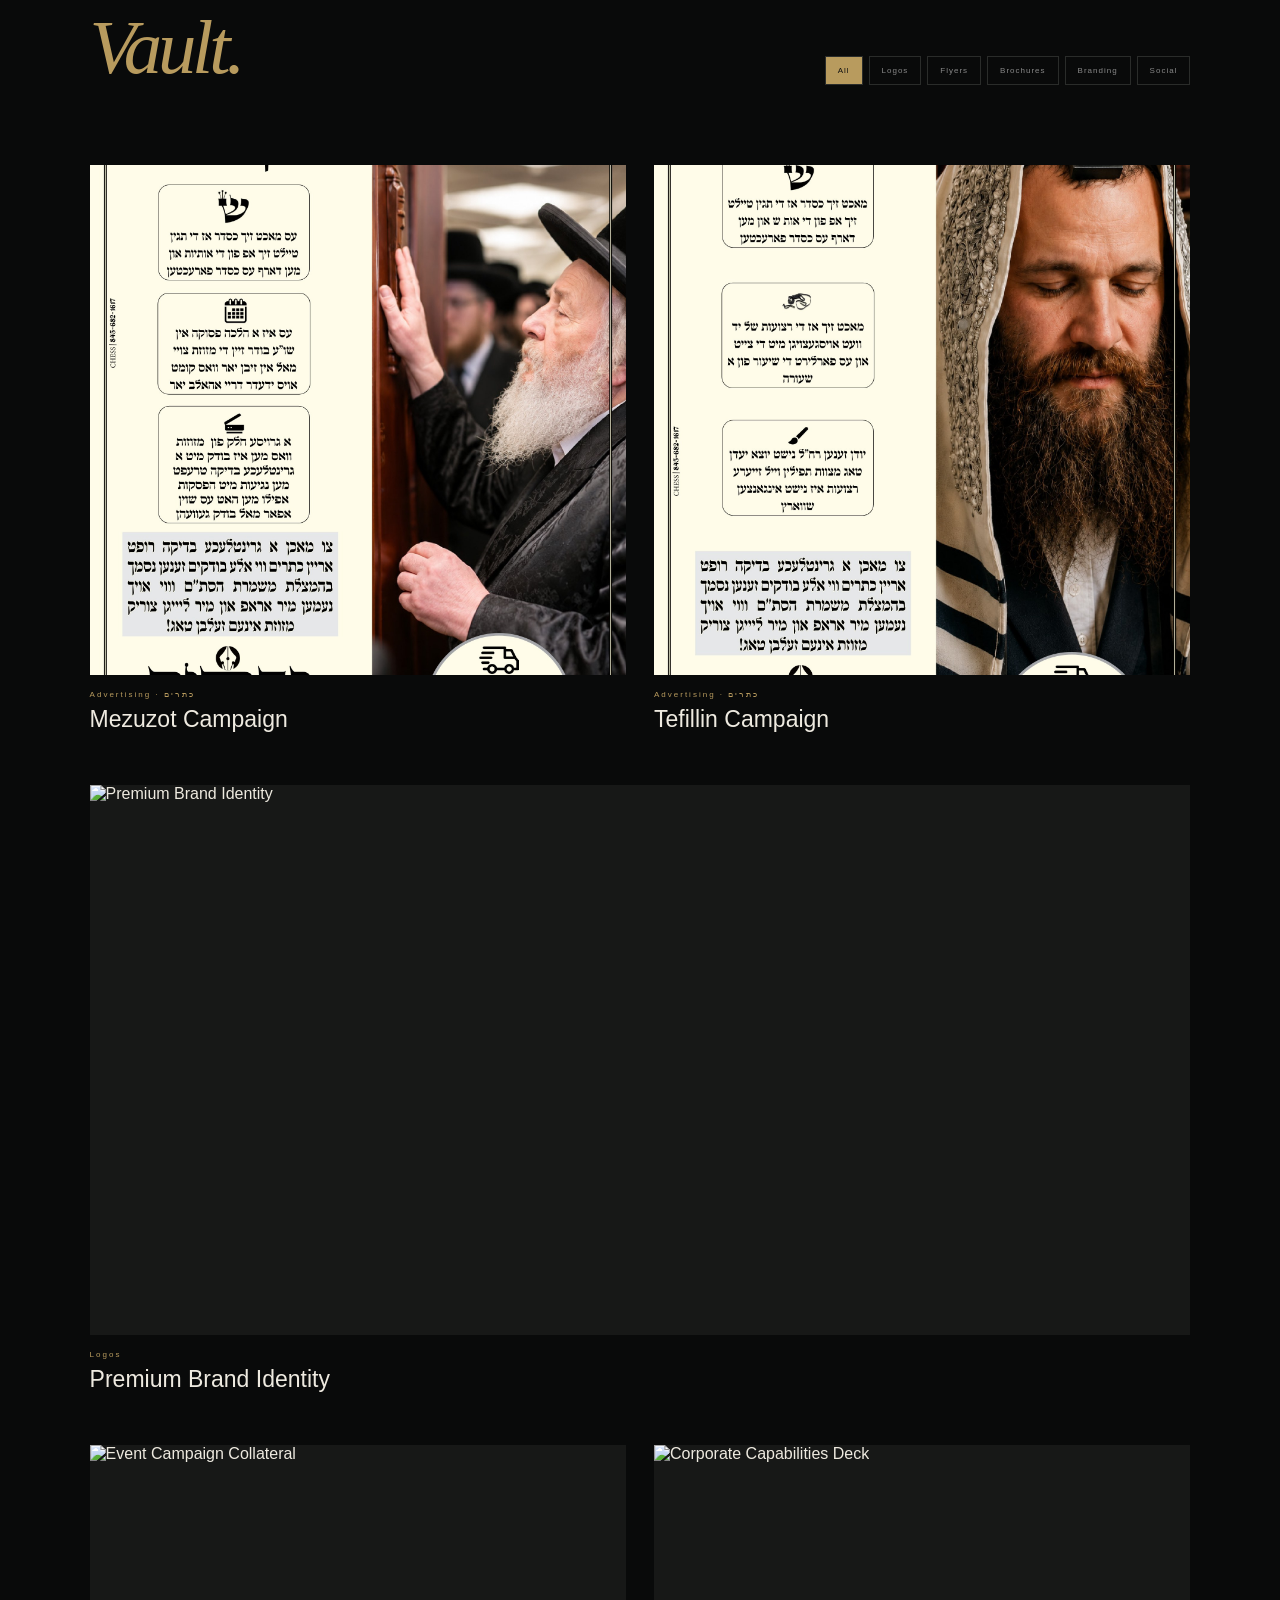
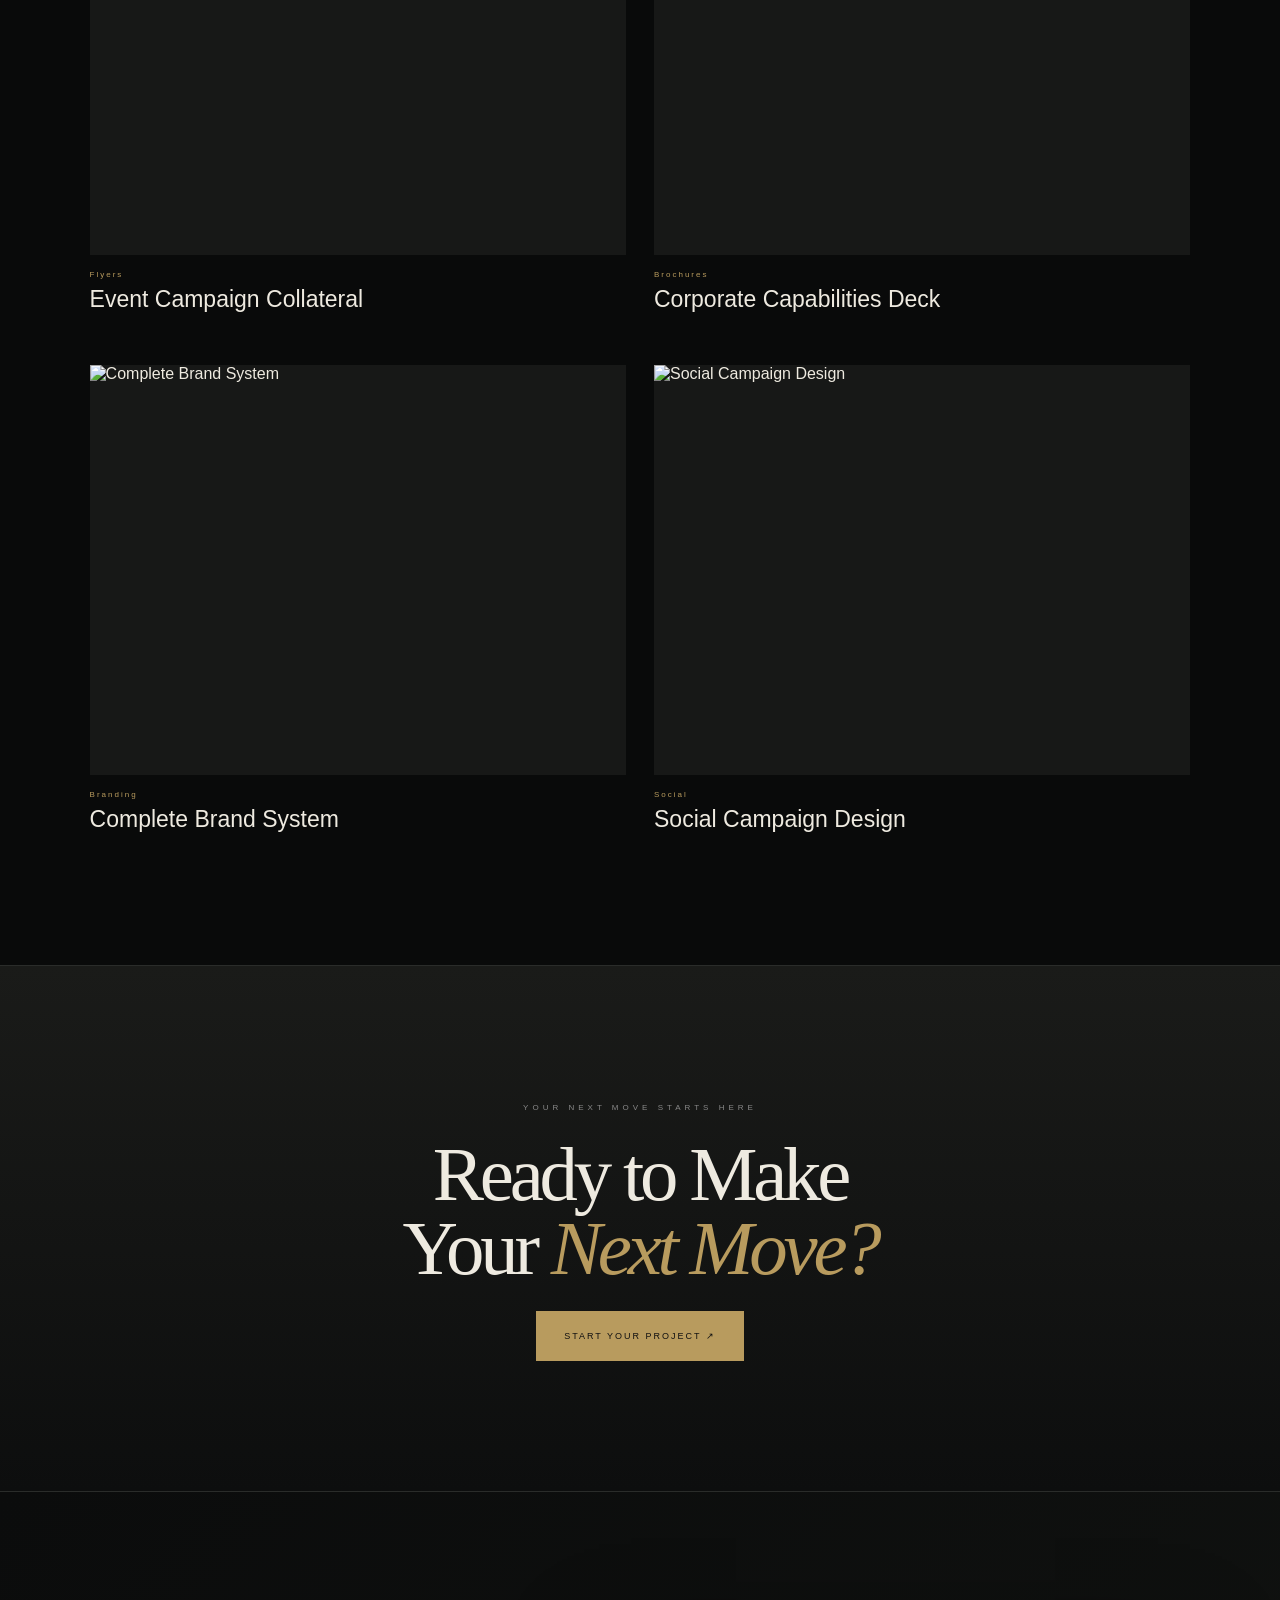
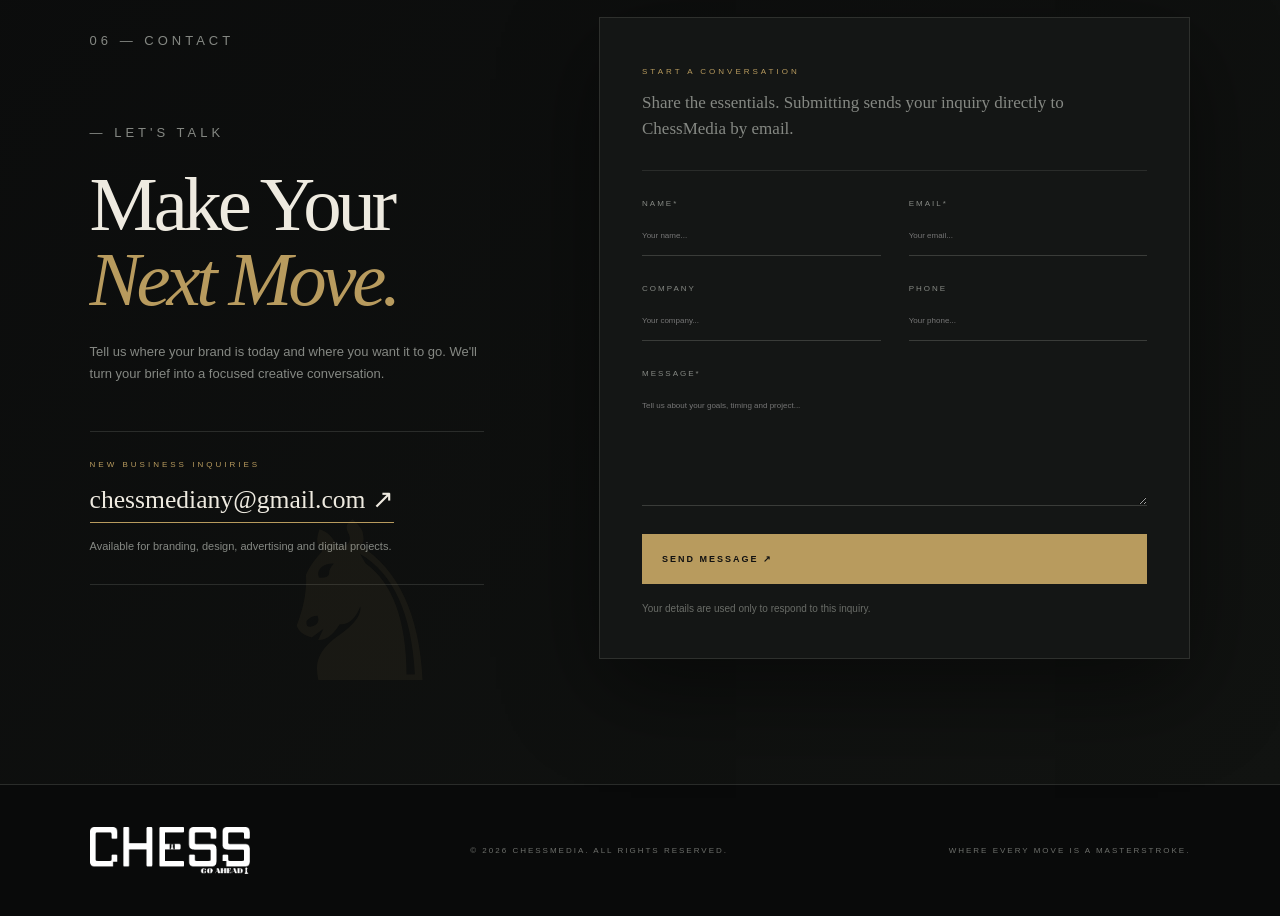
==== commit 85397801: "Update index.html" ====
--- a/index.html
+++ b/index.html
@@ -1 +1 @@
-<!doctype html><html lang="en"><head><meta charset="utf-8"><meta name="viewport" content="width=device-width,initial-scale=1"><title>ChessMedia — Strategic Creative Agency</title><meta name="description" content="Strategic branding, design and marketing that moves business forward."><link rel="canonical" href="https://chessmedia.us/"><meta property="og:title" content="ChessMedia — Strategic Creative Agency"><meta property="og:description" content="Strategic branding, design and marketing that moves business forward."><meta property="og:url" content="https://chessmedia.us/"><meta property="og:type" content="website"><link rel="stylesheet" href="styles.css?v=20260721-logo-rectangle1"><script type="application/ld+json">{"@context":"https://schema.org","@type":"ProfessionalService","name":"ChessMedia","url":"https://chessmedia.us/","email":"chessmediany@gmail.com","founder":{"@type":"Person","name":"Levi Yitzchok Getter"},"description":"Strategic branding, graphic design, advertising and creative solutions."}</script><!-- chess intro deploy v3 --><!-- square chess animation v1 --></head><body><main><header><a class="logo logoImage" href="#home" aria-label="ChessMedia home"><img src="chess%20logo.png" alt="ChessMedia"></a><nav aria-label="Main navigation"><a href="#home">Home<small>01</small></a><a href="#about">About<small>02</small></a><a href="#services">Services<small>03</small></a><a href="#portfolio">Portfolio<small>04</small></a><a href="#contact">Contact<small>05</small></a></nav><a class="talk" href="#contact">LET'S TALK ↗</a></header><section class="hero" id="home"><div class="heroCopy"><p class="eyebrow">— CREATIVE MARKETING AGENCY</p><h1>Marketing That<br>Moves Your<br><em>Business Forward</em></h1><p class="intro">Professional branding, graphic design, advertising and creative solutions for businesses ready to lead.</p><div class="buttons"><a href="#contact">GET A QUOTE ↗</a><a href="#portfolio">VIEW PORTFOLIO ↓</a></div></div><div class="piece" aria-label="Chess-inspired marketing themes"><div class="heroChessMessages"><span class="heroChessSymbol" data-hero-piece aria-hidden="true">♔</span><div class="heroChessPanel"><small data-hero-kicker>01 — KING</small><strong><span data-hero-title>KING</span><em data-hero-line>OF MARKETING</em></strong><p data-hero-note>Strategy leads every winning move.</p><span class="heroChessDots" aria-hidden="true"><i class="active"></i><i></i><i></i><i></i><i></i><i></i></span></div></div></div><div class="stats"><div><b>150+</b><span>PROJECTS</span></div><div><b>98%</b><span>SATISFACTION</span></div><div><b>5+</b><span>YEARS</span></div></div></section><section class="trustedClients" aria-labelledby="trusted-title"><div class="trustedHead"><p class="eyebrow">— TRUSTED BY</p><h2 id="trusted-title">Brands We’ve<br><em>Moved Forward.</em></h2><p>Explore verified client work and identity projects.</p></div><div class="clientLogoGrid" aria-live="polite"><a class="clientLogo isActive" href="ketarim.html" aria-label="View כתרים portfolio"><img src="ketarim-logo.png" alt="כתרים" loading="lazy"><span>כתרים</span></a><a class="clientLogo" href="kanfie-nesharim.html" aria-label="View Kanfie Nesharim portfolio"><img src="kanfie-nesharim-logo.png" alt="Kanfie Nesharim" loading="lazy"><span>Kanfie Nesharim</span></a><a class="clientLogo" href="jfkosher.html" aria-label="View JFKosher portfolio"><img src="jfkosher-logo.svg" alt="JFKosher" loading="lazy"><span>JFKosher</span></a><a class="clientLogo" href="ohel-yaakov.html" aria-label="View כולל להוראה אהל יעקב portfolio"><img src="ohel-yaakov-logo.png" alt="כולל להוראה - אהל יעקב" loading="lazy"><span dir="rtl">כולל להוראה – אהל יעקב</span></a></div></section><div class="ticker">STRATEGY ✦ BRANDING ✦ DESIGN ✦ ADVERTISING ✦ DIGITAL ✦ STRATEGY ✦ BRANDING ✦ DESIGN</div><section class="section" id="about"><p class="num">02 — ABOUT US</p><div class="split"><div><p class="eyebrow">— THE AGENCY</p><h2>Your Strategic<br><em>Creative Partner.</em></h2></div><div class="copy"><p class="lead">We approach every project like a grandmaster approaches the board — with precision, foresight and an unwavering commitment to victory.</p><p>We create identities and campaigns that look exceptional, communicate clearly and deliver measurable results.</p><a href="#services">DISCOVER OUR APPROACH ↗</a></div></div><div class="values"><article><b>♜</b><h3>Strategic Vision</h3><p>Every move is considered, crafted and built for meaningful growth.</p></article><article><b>♛</b><h3>Creative Excellence</h3><p>Every move is considered, crafted and built for meaningful growth.</p></article><article><b>♝</b><h3>Results Driven</h3><p>Every move is considered, crafted and built for meaningful growth.</p></article><article><b>♞</b><h3>Trusted Partner</h3><p>Every move is considered, crafted and built for meaningful growth.</p></article></div></section><section class="leader"><div class="portrait"><img src="DSC04827-web.jpg" alt="Levi Yitzchok Getter"></div><div><p class="num">03 — LEADERSHIP</p><p class="eyebrow">— THE MIND BEHIND THE BOARD</p><h2>Built on Vision.<br><em>Driven by Strategy.</em></h2><blockquote>“Every brand has an untold story. Our mission is to tell it with clarity, conviction and creativity that commands attention.”</blockquote><h3>Levi Yitzchok Getter</h3><p>FOUNDER &amp; CHIEF EXECUTIVE OFFICER</p></div></section><section class="section" id="services"><p class="num">04 — SERVICES</p><div class="sectionHead"><div><p class="eyebrow">— CAPABILITIES</p><h2>The Service<br><em>Matrix.</em></h2></div><p>Every service is a calculated move toward your objectives.</p></div><div class="serviceList"><article><span>01</span><h3>Graphic Design</h3><p>Strategic, premium creative work built to sharpen your message and grow your presence.</p><b>↗</b></article><article><span>02</span><h3>Logo Design</h3><p>Strategic, premium creative work built to sharpen your message and grow your presence.</p><b>↗</b></article><article><span>03</span><h3>Branding</h3><p>Strategic, premium creative work built to sharpen your message and grow your presence.</p><b>↗</b></article><article><span>04</span><h3>Flyer Design</h3><p>Strategic, premium creative work built to sharpen your message and grow your presence.</p><b>↗</b></article><article><span>05</span><h3>Brochure Design</h3><p>Strategic, premium creative work built to sharpen your message and grow your presence.</p><b>↗</b></article><article><span>06</span><h3>Social Media Marketing</h3><p>Strategic, premium creative work built to sharpen your message and grow your presence.</p><b>↗</b></article><article><span>07</span><h3>Website Design</h3><p>Strategic, premium creative work built to sharpen your message and grow your presence.</p><b>↗</b></article><article><span>08</span><h3>Digital Marketing</h3><p>Strategic, premium creative work built to sharpen your message and grow your presence.</p><b>↗</b></article></div></section><section class="section" id="portfolio"><p class="num">05 — SELECTED WORK</p><div class="sectionHead"><div><p class="eyebrow">— PORTFOLIO</p><h2>The Portfolio<br><em>Vault.</em></h2></div><div class="filters" role="group" aria-label="Portfolio filters"><button class="active" data-filter="All">All</button><button data-filter="Logos">Logos</button><button data-filter="Flyers">Flyers</button><button data-filter="Brochures">Brochures</button><button data-filter="Branding">Branding</button><button data-filter="Social">Social</button></div></div><div class="works"><article data-category="Flyers"><a href="ketarim.html#projects"><div><img src="ketarim-mezuzot.jpg" alt="כתרים mezuzot campaign" loading="lazy"><span>VIEW CLIENT ↗</span></div><small>Advertising · כתרים</small><h3>Mezuzot Campaign</h3></a></article><article data-category="Flyers"><a href="ketarim.html#projects"><div><img src="ketarim-tefillin.jpg" alt="כתרים tefillin campaign" loading="lazy"><span>VIEW CLIENT ↗</span></div><small>Advertising · כתרים</small><h3>Tefillin Campaign</h3></a></article><article class="wide" data-category="Logos"><div><img src="https://media.base44.com/images/public/6a30a349ddb7e9db13139ad5/206e94da7_generated_3257b2a2.png" alt="Premium Brand Identity"><span>VIEW PROJECT ↗</span></div><small>Logos</small><h3>Premium Brand Identity</h3></article><article data-category="Flyers"><div><img src="https://media.base44.com/images/public/6a30a349ddb7e9db13139ad5/10ecdc53f_generated_f1c75923.png" alt="Event Campaign Collateral"><span>VIEW PROJECT ↗</span></div><small>Flyers</small><h3>Event Campaign Collateral</h3></article><article data-category="Brochures"><div><img src="https://media.base44.com/images/public/6a30a349ddb7e9db13139ad5/18a0280c0_generated_9608c427.png" alt="Corporate Capabilities Deck"><span>VIEW PROJECT ↗</span></div><small>Brochures</small><h3>Corporate Capabilities Deck</h3></article><article data-category="Branding"><div><img src="https://media.base44.com/images/public/6a30a349ddb7e9db13139ad5/9a158aad9_generated_ef2117c6.png" alt="Complete Brand System"><span>VIEW PROJECT ↗</span></div><small>Branding</small><h3>Complete Brand System</h3></article><article data-category="Social"><div><img src="https://media.base44.com/images/public/6a30a349ddb7e9db13139ad5/b3453d474_generated_95844af2.png" alt="Social Campaign Design"><span>VIEW PROJECT ↗</span></div><small>Social</small><h3>Social Campaign Design</h3></article></div></section><section class="cta"><small>YOUR NEXT MOVE STARTS HERE</small><h2>Ready to Make<br>Your <em>Next Move?</em></h2><a href="#contact">START YOUR PROJECT ↗</a></section><section class="section contact" id="contact"><div><p class="num">06 — CONTACT</p><p class="eyebrow">— LET'S TALK</p><h2>Make Your<br><em>Next Move.</em></h2><p>Tell us where your brand is today and where you want it to go. We'll turn your brief into a focused creative conversation.</p><div class="contactDetails"><small>NEW BUSINESS INQUIRIES</small><a href="mailto:chessmediany@gmail.com?subject=New%20ChessMedia%20Project%20Inquiry">chessmediany@gmail.com ↗</a><span>Available for branding, design, advertising and digital projects.</span></div></div><form id="contact-form"><input type="text" name="_honey" tabindex="-1" autocomplete="off" aria-hidden="true" style="position:absolute;left:-9999px"><div class="formIntro"><span>START A CONVERSATION</span><p>Share the essentials. Submitting sends your inquiry directly to ChessMedia by email.</p></div><label>Name*<input name="name" required autocomplete="name" placeholder="Your name..."></label><label>Email*<input name="email" required type="email" autocomplete="email" placeholder="Your email..."></label><label>Company<input name="company" autocomplete="organization" placeholder="Your company..."></label><label>Phone<input name="phone" type="tel" autocomplete="tel" placeholder="Your phone..."></label><label class="full">Message*<textarea name="message" required placeholder="Tell us about your goals, timing and project..."></textarea></label><button type="submit">SEND MESSAGE ↗</button><p class="privacy">Your details are used only to respond to this inquiry.</p></form></section><footer><a class="logo logoImage" href="#home" aria-label="ChessMedia home"><img src="chess%20logo.png" alt="ChessMedia"></a><p>© 2026 CHESSMEDIA. ALL RIGHTS RESERVED.</p><p>WHERE EVERY MOVE IS A MASTERSTROKE.</p></footer></main><script src="script.js?v=20260721-logo-carousel1"></script></body></html>
+<!doctype html><html lang="en"><head><link rel="icon" type="image/png" href="/chessmedia-icon.png?v=20260721"><link rel="apple-touch-icon" href="/chessmedia-icon.png?v=20260721"><meta charset="utf-8"><meta name="viewport" content="width=device-width,initial-scale=1"><title>ChessMedia — Strategic Creative Agency</title><meta name="description" content="Strategic branding, design and marketing that moves business forward."><link rel="canonical" href="https://chessmedia.us/"><meta property="og:title" content="ChessMedia — Strategic Creative Agency"><meta property="og:description" content="Strategic branding, design and marketing that moves business forward."><meta property="og:url" content="https://chessmedia.us/"><meta property="og:type" content="website"><link rel="stylesheet" href="styles.css?v=20260721-logo-rectangle1"><script type="application/ld+json">{"@context":"https://schema.org","@type":"ProfessionalService","name":"ChessMedia","url":"https://chessmedia.us/","email":"chessmediany@gmail.com","founder":{"@type":"Person","name":"Levi Yitzchok Getter"},"description":"Strategic branding, graphic design, advertising and creative solutions."}</script><!-- chess intro deploy v3 --><!-- square chess animation v1 --></head><body><main><header><a class="logo logoImage" href="#home" aria-label="ChessMedia home"><img src="chess%20logo.png" alt="ChessMedia"></a><nav aria-label="Main navigation"><a href="#home">Home<small>01</small></a><a href="#about">About<small>02</small></a><a href="#services">Services<small>03</small></a><a href="#portfolio">Portfolio<small>04</small></a><a href="#contact">Contact<small>05</small></a></nav><a class="talk" href="#contact">LET'S TALK ↗</a></header><section class="hero" id="home"><div class="heroCopy"><p class="eyebrow">— CREATIVE MARKETING AGENCY</p><h1>Marketing That<br>Moves Your<br><em>Business Forward</em></h1><p class="intro">Professional branding, graphic design, advertising and creative solutions for businesses ready to lead.</p><div class="buttons"><a href="#contact">GET A QUOTE ↗</a><a href="#portfolio">VIEW PORTFOLIO ↓</a></div></div><div class="piece" aria-label="Chess-inspired marketing themes"><div class="heroChessMessages"><span class="heroChessSymbol" data-hero-piece aria-hidden="true">♔</span><div class="heroChessPanel"><small data-hero-kicker>01 — KING</small><strong><span data-hero-title>KING</span><em data-hero-line>OF MARKETING</em></strong><p data-hero-note>Strategy leads every winning move.</p><span class="heroChessDots" aria-hidden="true"><i class="active"></i><i></i><i></i><i></i><i></i><i></i></span></div></div></div><div class="stats"><div><b>150+</b><span>PROJECTS</span></div><div><b>98%</b><span>SATISFACTION</span></div><div><b>5+</b><span>YEARS</span></div></div></section><section class="trustedClients" aria-labelledby="trusted-title"><div class="trustedHead"><p class="eyebrow">— TRUSTED BY</p><h2 id="trusted-title">Brands We’ve<br><em>Moved Forward.</em></h2><p>Explore verified client work and identity projects.</p></div><div class="clientLogoGrid" aria-live="polite"><a class="clientLogo isActive" href="ketarim.html" aria-label="View כתרים portfolio"><img src="ketarim-logo.png" alt="כתרים" loading="lazy"><span>כתרים</span></a><a class="clientLogo" href="kanfie-nesharim.html" aria-label="View Kanfie Nesharim portfolio"><img src="kanfie-nesharim-logo.png" alt="Kanfie Nesharim" loading="lazy"><span>Kanfie Nesharim</span></a><a class="clientLogo" href="jfkosher.html" aria-label="View JFKosher portfolio"><img src="jfkosher-logo.svg" alt="JFKosher" loading="lazy"><span>JFKosher</span></a><a class="clientLogo" href="ohel-yaakov.html" aria-label="View כולל להוראה אהל יעקב portfolio"><img src="ohel-yaakov-logo.png" alt="כולל להוראה - אהל יעקב" loading="lazy"><span dir="rtl">כולל להוראה – אהל יעקב</span></a></div></section><div class="ticker">STRATEGY ✦ BRANDING ✦ DESIGN ✦ ADVERTISING ✦ DIGITAL ✦ STRATEGY ✦ BRANDING ✦ DESIGN</div><section class="section" id="about"><p class="num">02 — ABOUT US</p><div class="split"><div><p class="eyebrow">— THE AGENCY</p><h2>Your Strategic<br><em>Creative Partner.</em></h2></div><div class="copy"><p class="lead">We approach every project like a grandmaster approaches the board — with precision, foresight and an unwavering commitment to victory.</p><p>We create identities and campaigns that look exceptional, communicate clearly and deliver measurable results.</p><a href="#services">DISCOVER OUR APPROACH ↗</a></div></div><div class="values"><article><b>♜</b><h3>Strategic Vision</h3><p>Every move is considered, crafted and built for meaningful growth.</p></article><article><b>♛</b><h3>Creative Excellence</h3><p>Every move is considered, crafted and built for meaningful growth.</p></article><article><b>♝</b><h3>Results Driven</h3><p>Every move is considered, crafted and built for meaningful growth.</p></article><article><b>♞</b><h3>Trusted Partner</h3><p>Every move is considered, crafted and built for meaningful growth.</p></article></div></section><section class="leader"><div class="portrait"><img src="DSC04827-web.jpg" alt="Levi Yitzchok Getter"></div><div><p class="num">03 — LEADERSHIP</p><p class="eyebrow">— THE MIND BEHIND THE BOARD</p><h2>Built on Vision.<br><em>Driven by Strategy.</em></h2><blockquote>“Every brand has an untold story. Our mission is to tell it with clarity, conviction and creativity that commands attention.”</blockquote><h3>Levi Yitzchok Getter</h3><p>FOUNDER &amp; CHIEF EXECUTIVE OFFICER</p></div></section><section class="section" id="services"><p class="num">04 — SERVICES</p><div class="sectionHead"><div><p class="eyebrow">— CAPABILITIES</p><h2>The Service<br><em>Matrix.</em></h2></div><p>Every service is a calculated move toward your objectives.</p></div><div class="serviceList"><article><span>01</span><h3>Graphic Design</h3><p>Strategic, premium creative work built to sharpen your message and grow your presence.</p><b>↗</b></article><article><span>02</span><h3>Logo Design</h3><p>Strategic, premium creative work built to sharpen your message and grow your presence.</p><b>↗</b></article><article><span>03</span><h3>Branding</h3><p>Strategic, premium creative work built to sharpen your message and grow your presence.</p><b>↗</b></article><article><span>04</span><h3>Flyer Design</h3><p>Strategic, premium creative work built to sharpen your message and grow your presence.</p><b>↗</b></article><article><span>05</span><h3>Brochure Design</h3><p>Strategic, premium creative work built to sharpen your message and grow your presence.</p><b>↗</b></article><article><span>06</span><h3>Social Media Marketing</h3><p>Strategic, premium creative work built to sharpen your message and grow your presence.</p><b>↗</b></article><article><span>07</span><h3>Website Design</h3><p>Strategic, premium creative work built to sharpen your message and grow your presence.</p><b>↗</b></article><article><span>08</span><h3>Digital Marketing</h3><p>Strategic, premium creative work built to sharpen your message and grow your presence.</p><b>↗</b></article></div></section><section class="section" id="portfolio"><p class="num">05 — SELECTED WORK</p><div class="sectionHead"><div><p class="eyebrow">— PORTFOLIO</p><h2>The Portfolio<br><em>Vault.</em></h2></div><div class="filters" role="group" aria-label="Portfolio filters"><button class="active" data-filter="All">All</button><button data-filter="Logos">Logos</button><button data-filter="Flyers">Flyers</button><button data-filter="Brochures">Brochures</button><button data-filter="Branding">Branding</button><button data-filter="Social">Social</button></div></div><div class="works"><article data-category="Flyers"><a href="ketarim.html#projects"><div><img src="ketarim-mezuzot.jpg" alt="כתרים mezuzot campaign" loading="lazy"><span>VIEW CLIENT ↗</span></div><small>Advertising · כתרים</small><h3>Mezuzot Campaign</h3></a></article><article data-category="Flyers"><a href="ketarim.html#projects"><div><img src="ketarim-tefillin.jpg" alt="כתרים tefillin campaign" loading="lazy"><span>VIEW CLIENT ↗</span></div><small>Advertising · כתרים</small><h3>Tefillin Campaign</h3></a></article><article class="wide" data-category="Logos"><div><img src="https://media.base44.com/images/public/6a30a349ddb7e9db13139ad5/206e94da7_generated_3257b2a2.png" alt="Premium Brand Identity"><span>VIEW PROJECT ↗</span></div><small>Logos</small><h3>Premium Brand Identity</h3></article><article data-category="Flyers"><div><img src="https://media.base44.com/images/public/6a30a349ddb7e9db13139ad5/10ecdc53f_generated_f1c75923.png" alt="Event Campaign Collateral"><span>VIEW PROJECT ↗</span></div><small>Flyers</small><h3>Event Campaign Collateral</h3></article><article data-category="Brochures"><div><img src="https://media.base44.com/images/public/6a30a349ddb7e9db13139ad5/18a0280c0_generated_9608c427.png" alt="Corporate Capabilities Deck"><span>VIEW PROJECT ↗</span></div><small>Brochures</small><h3>Corporate Capabilities Deck</h3></article><article data-category="Branding"><div><img src="https://media.base44.com/images/public/6a30a349ddb7e9db13139ad5/9a158aad9_generated_ef2117c6.png" alt="Complete Brand System"><span>VIEW PROJECT ↗</span></div><small>Branding</small><h3>Complete Brand System</h3></article><article data-category="Social"><div><img src="https://media.base44.com/images/public/6a30a349ddb7e9db13139ad5/b3453d474_generated_95844af2.png" alt="Social Campaign Design"><span>VIEW PROJECT ↗</span></div><small>Social</small><h3>Social Campaign Design</h3></article></div></section><section class="cta"><small>YOUR NEXT MOVE STARTS HERE</small><h2>Ready to Make<br>Your <em>Next Move?</em></h2><a href="#contact">START YOUR PROJECT ↗</a></section><section class="section contact" id="contact"><div><p class="num">06 — CONTACT</p><p class="eyebrow">— LET'S TALK</p><h2>Make Your<br><em>Next Move.</em></h2><p>Tell us where your brand is today and where you want it to go. We'll turn your brief into a focused creative conversation.</p><div class="contactDetails"><small>NEW BUSINESS INQUIRIES</small><a href="mailto:chessmediany@gmail.com?subject=New%20ChessMedia%20Project%20Inquiry">chessmediany@gmail.com ↗</a><span>Available for branding, design, advertising and digital projects.</span></div></div><form id="contact-form"><input type="text" name="_honey" tabindex="-1" autocomplete="off" aria-hidden="true" style="position:absolute;left:-9999px"><div class="formIntro"><span>START A CONVERSATION</span><p>Share the essentials. Submitting sends your inquiry directly to ChessMedia by email.</p></div><label>Name*<input name="name" required autocomplete="name" placeholder="Your name..."></label><label>Email*<input name="email" required type="email" autocomplete="email" placeholder="Your email..."></label><label>Company<input name="company" autocomplete="organization" placeholder="Your company..."></label><label>Phone<input name="phone" type="tel" autocomplete="tel" placeholder="Your phone..."></label><label class="full">Message*<textarea name="message" required placeholder="Tell us about your goals, timing and project..."></textarea></label><button type="submit">SEND MESSAGE ↗</button><p class="privacy">Your details are used only to respond to this inquiry.</p></form></section><footer><a class="logo logoImage" href="#home" aria-label="ChessMedia home"><img src="chess%20logo.png" alt="ChessMedia"></a><p>© 2026 CHESSMEDIA. ALL RIGHTS RESERVED.</p><p>WHERE EVERY MOVE IS A MASTERSTROKE.</p></footer></main><script src="script.js?v=20260721-logo-carousel1"></script></body></html>
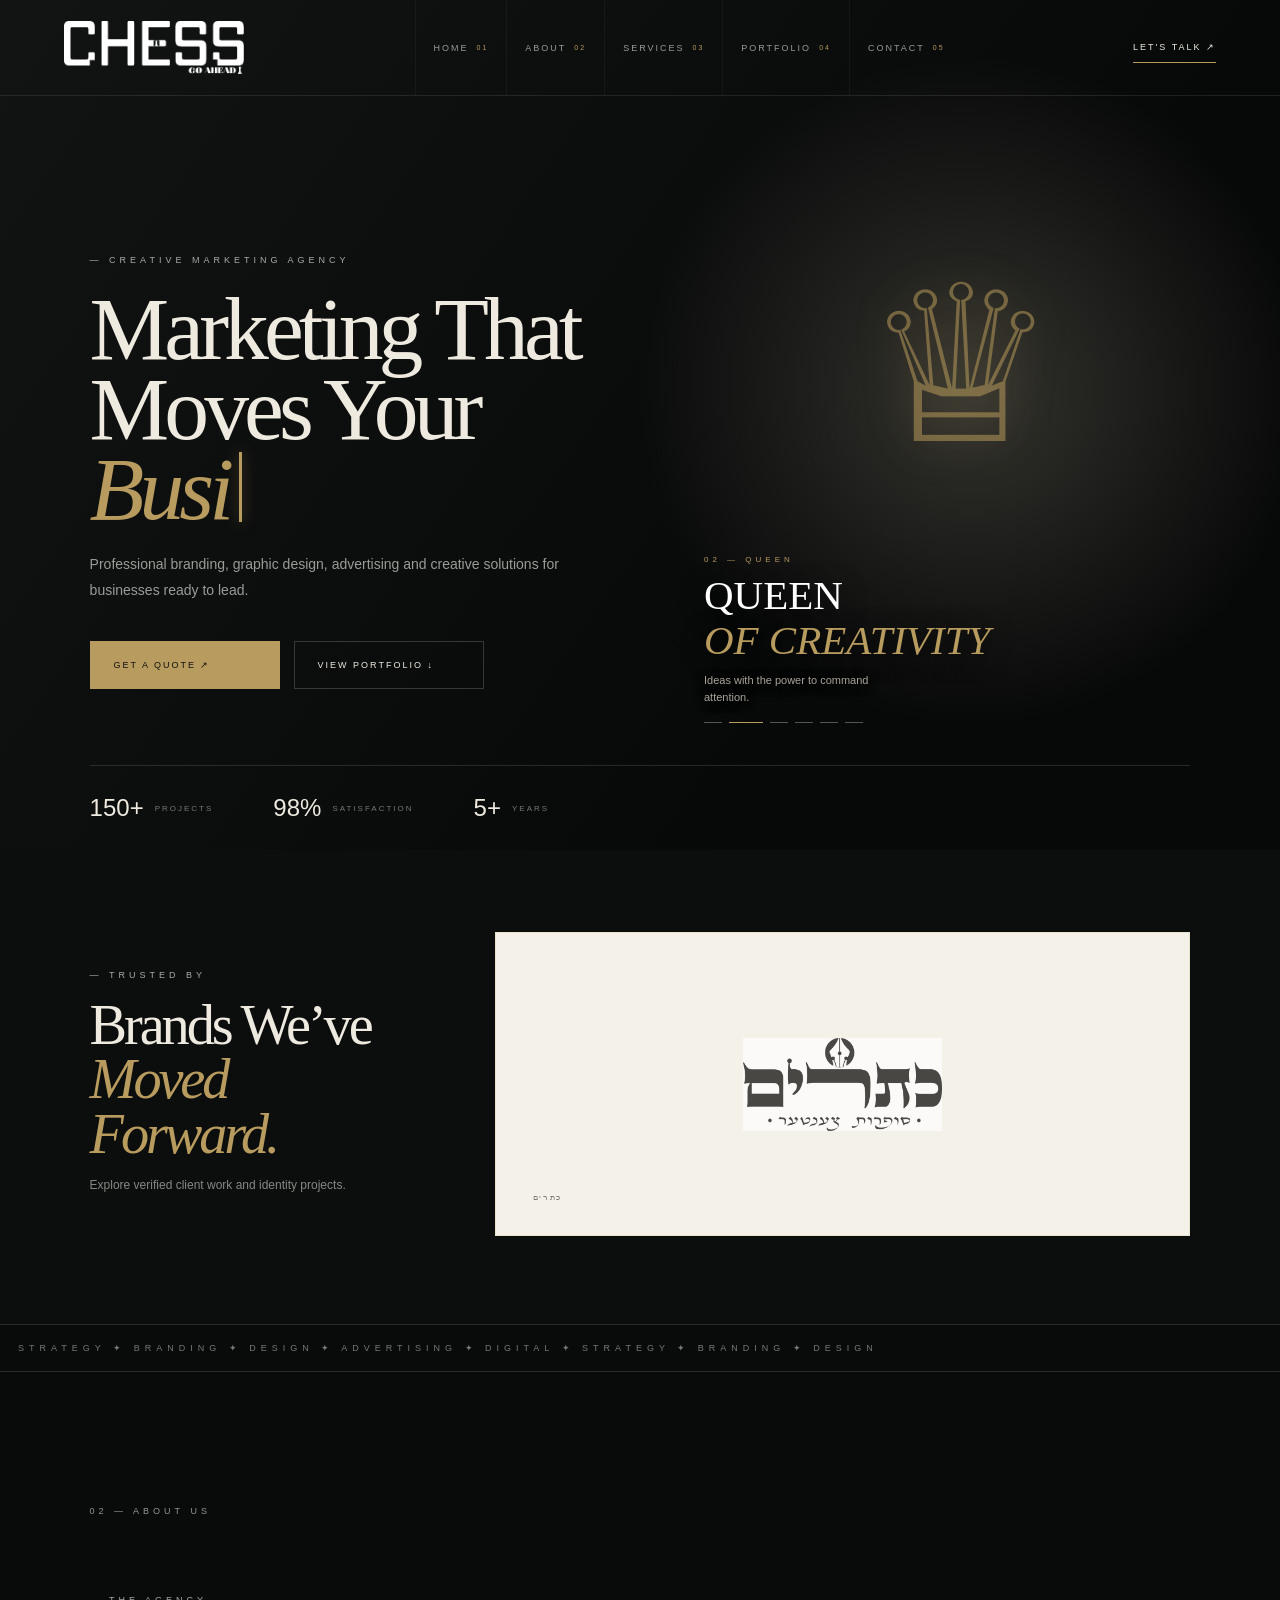
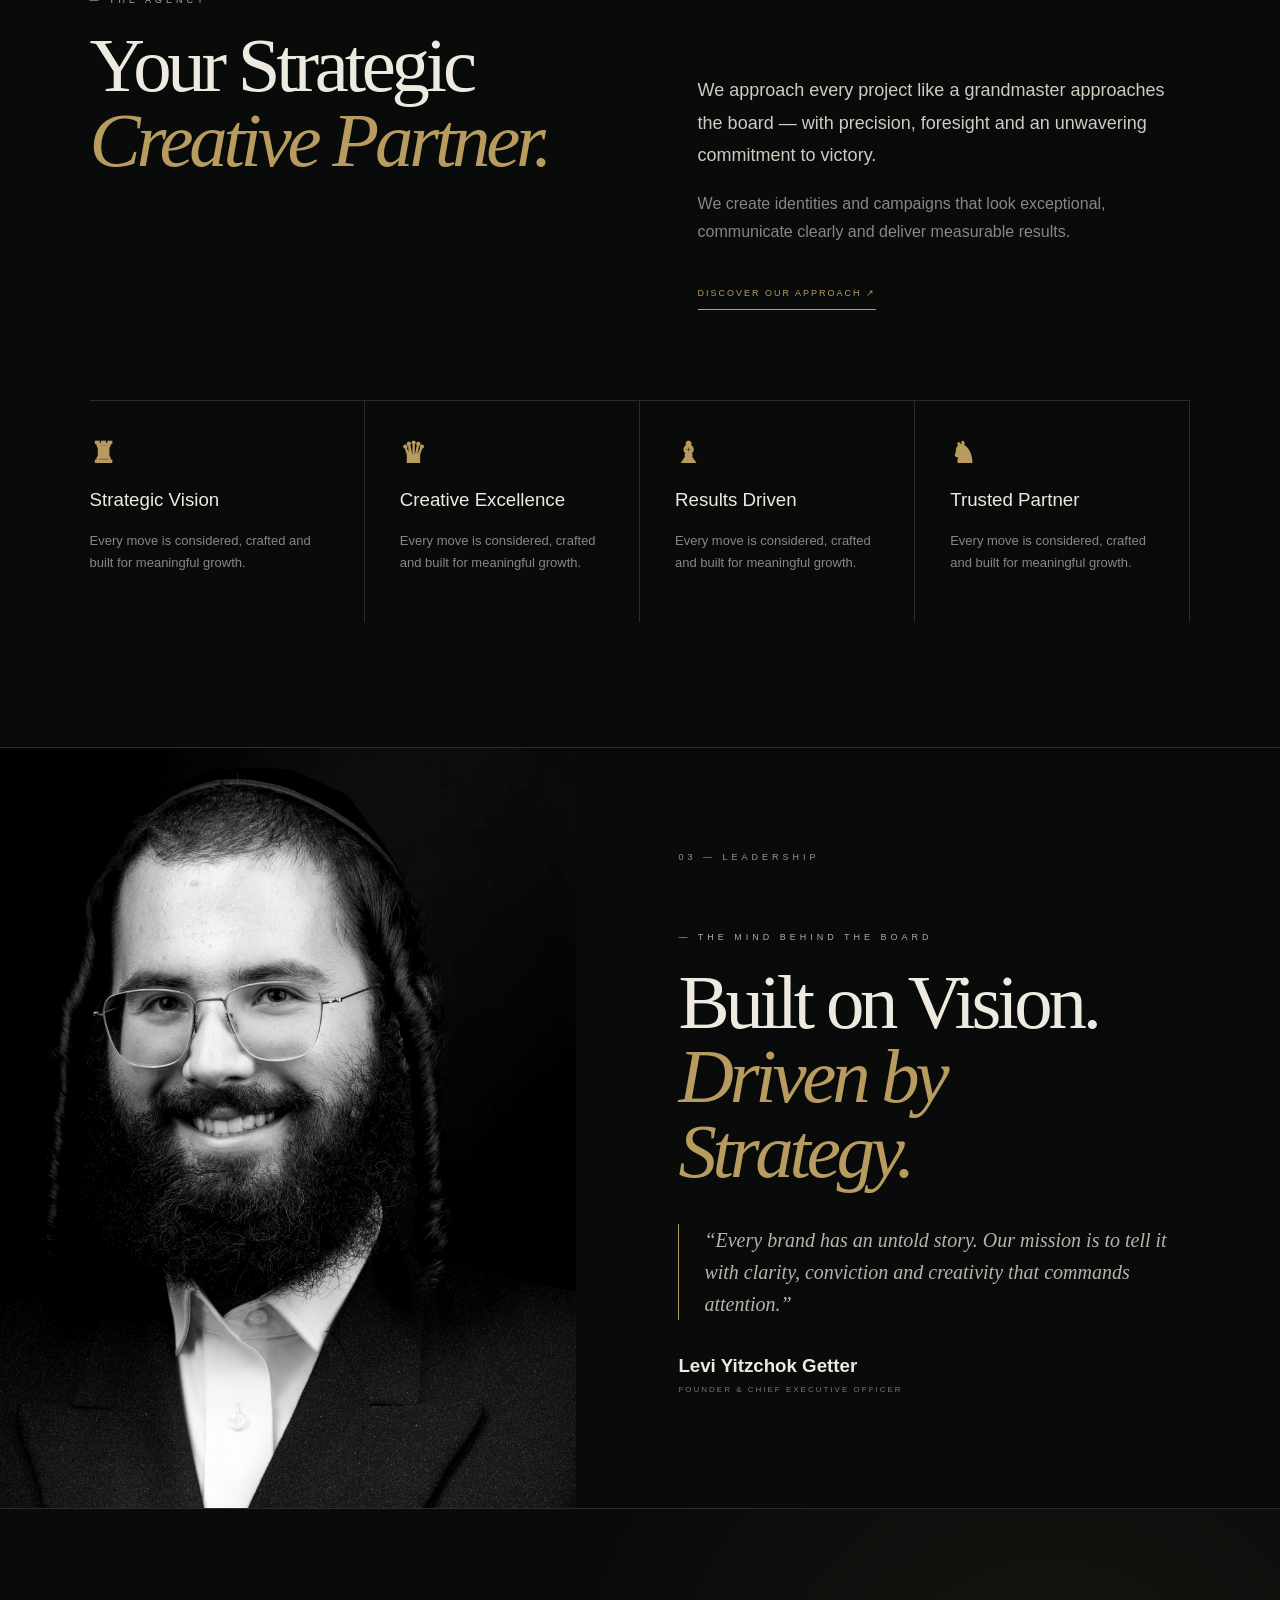
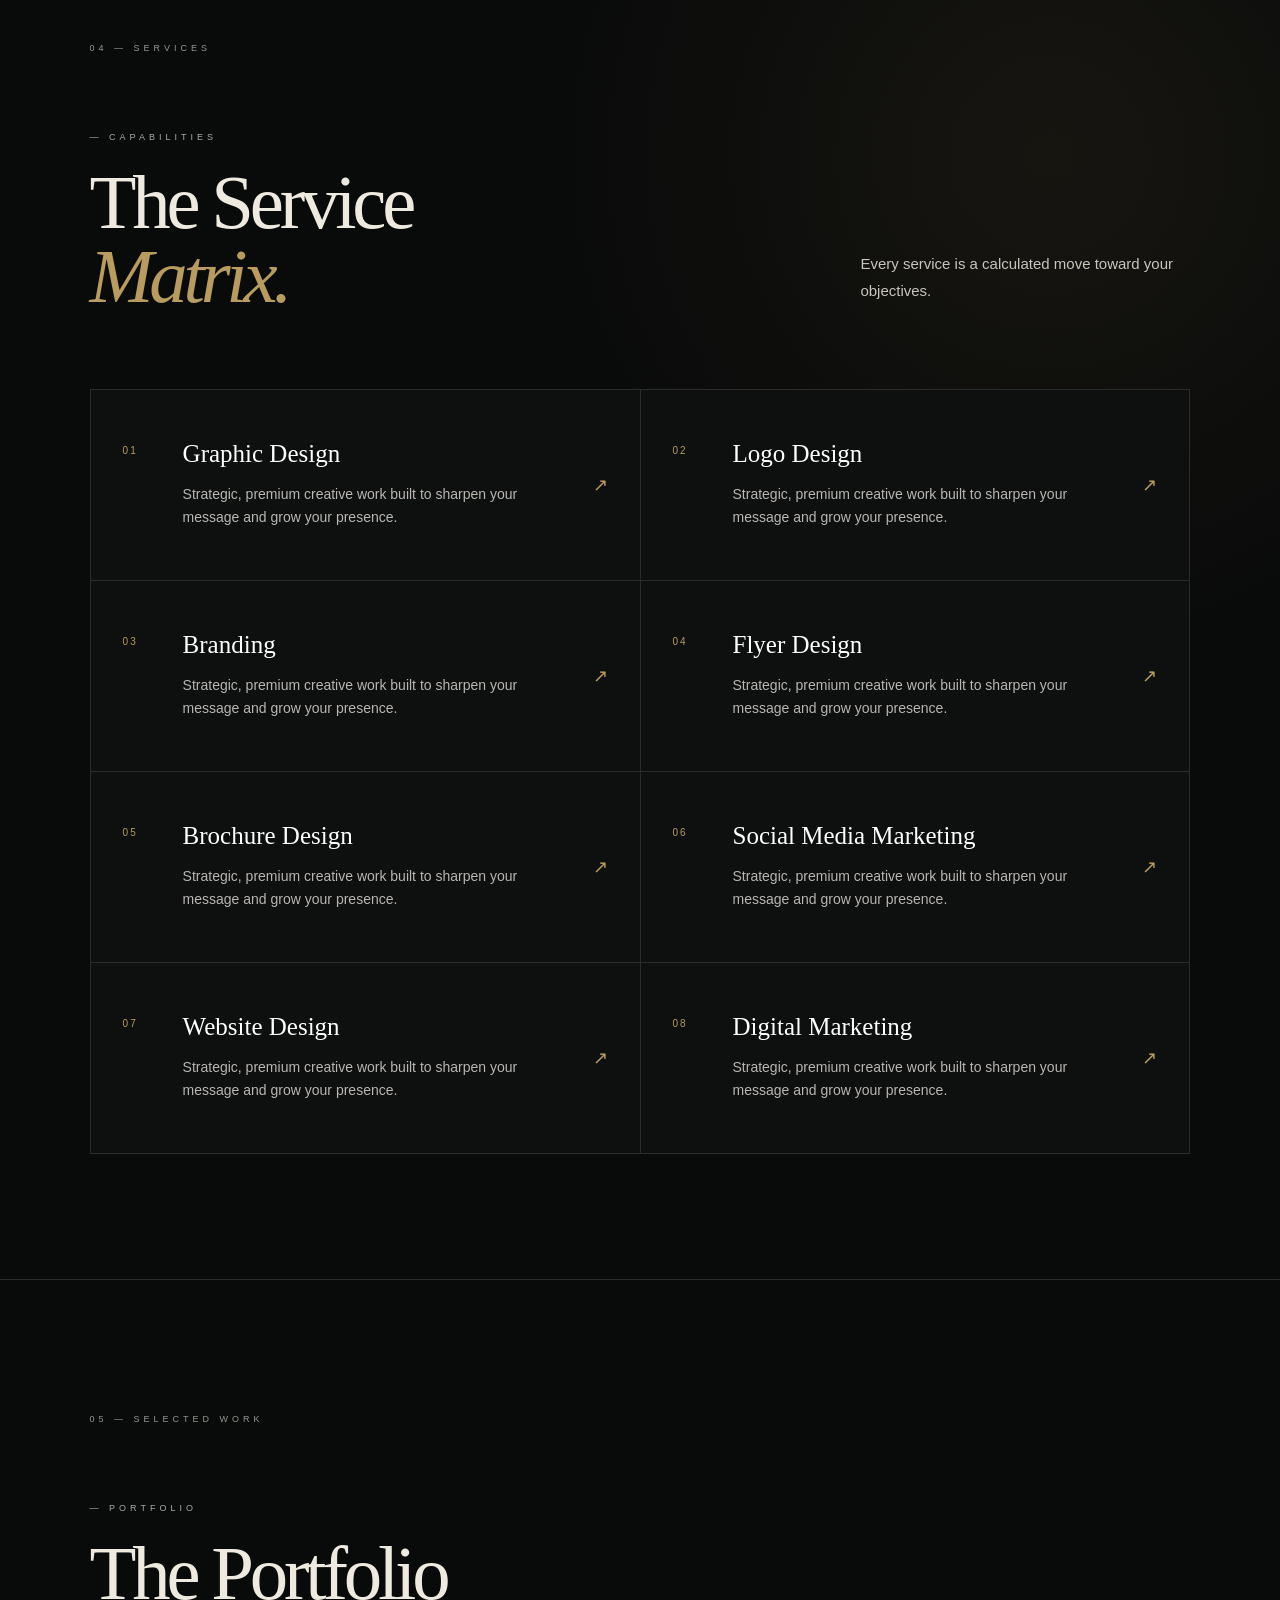
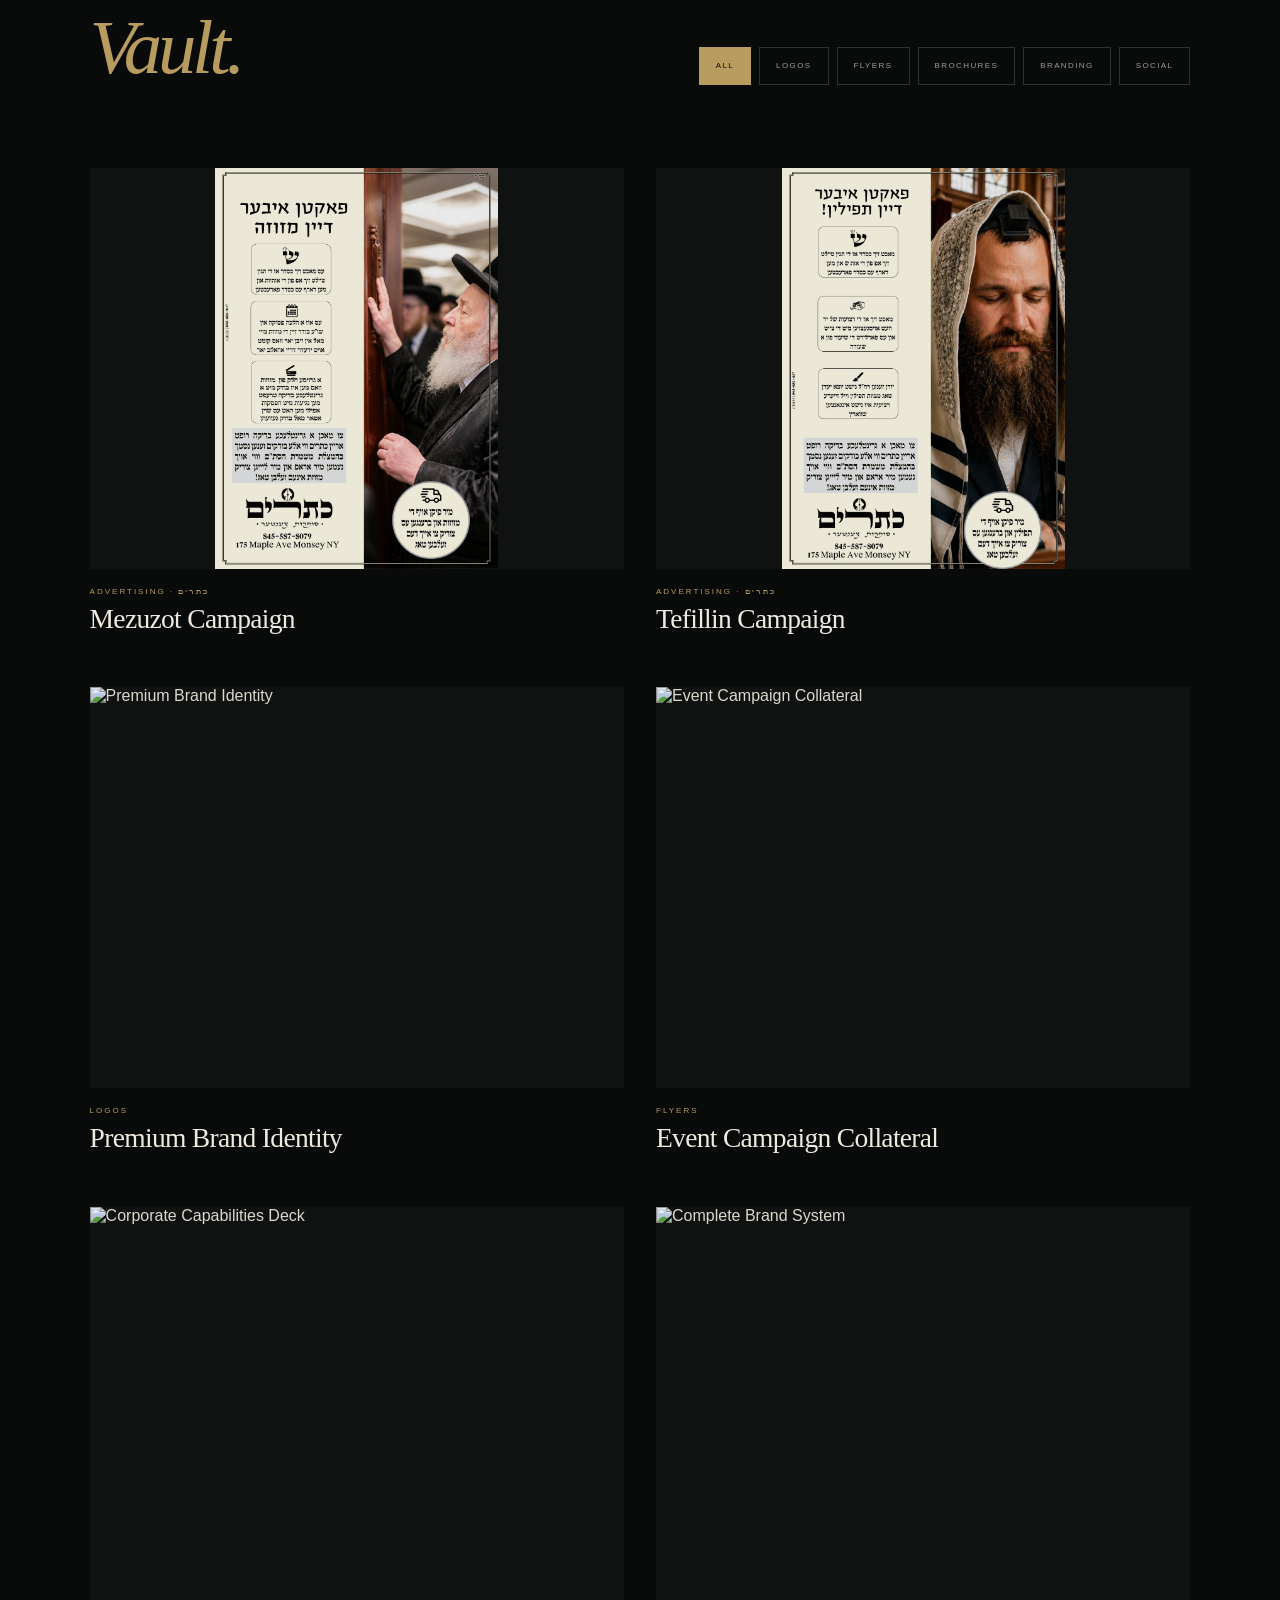
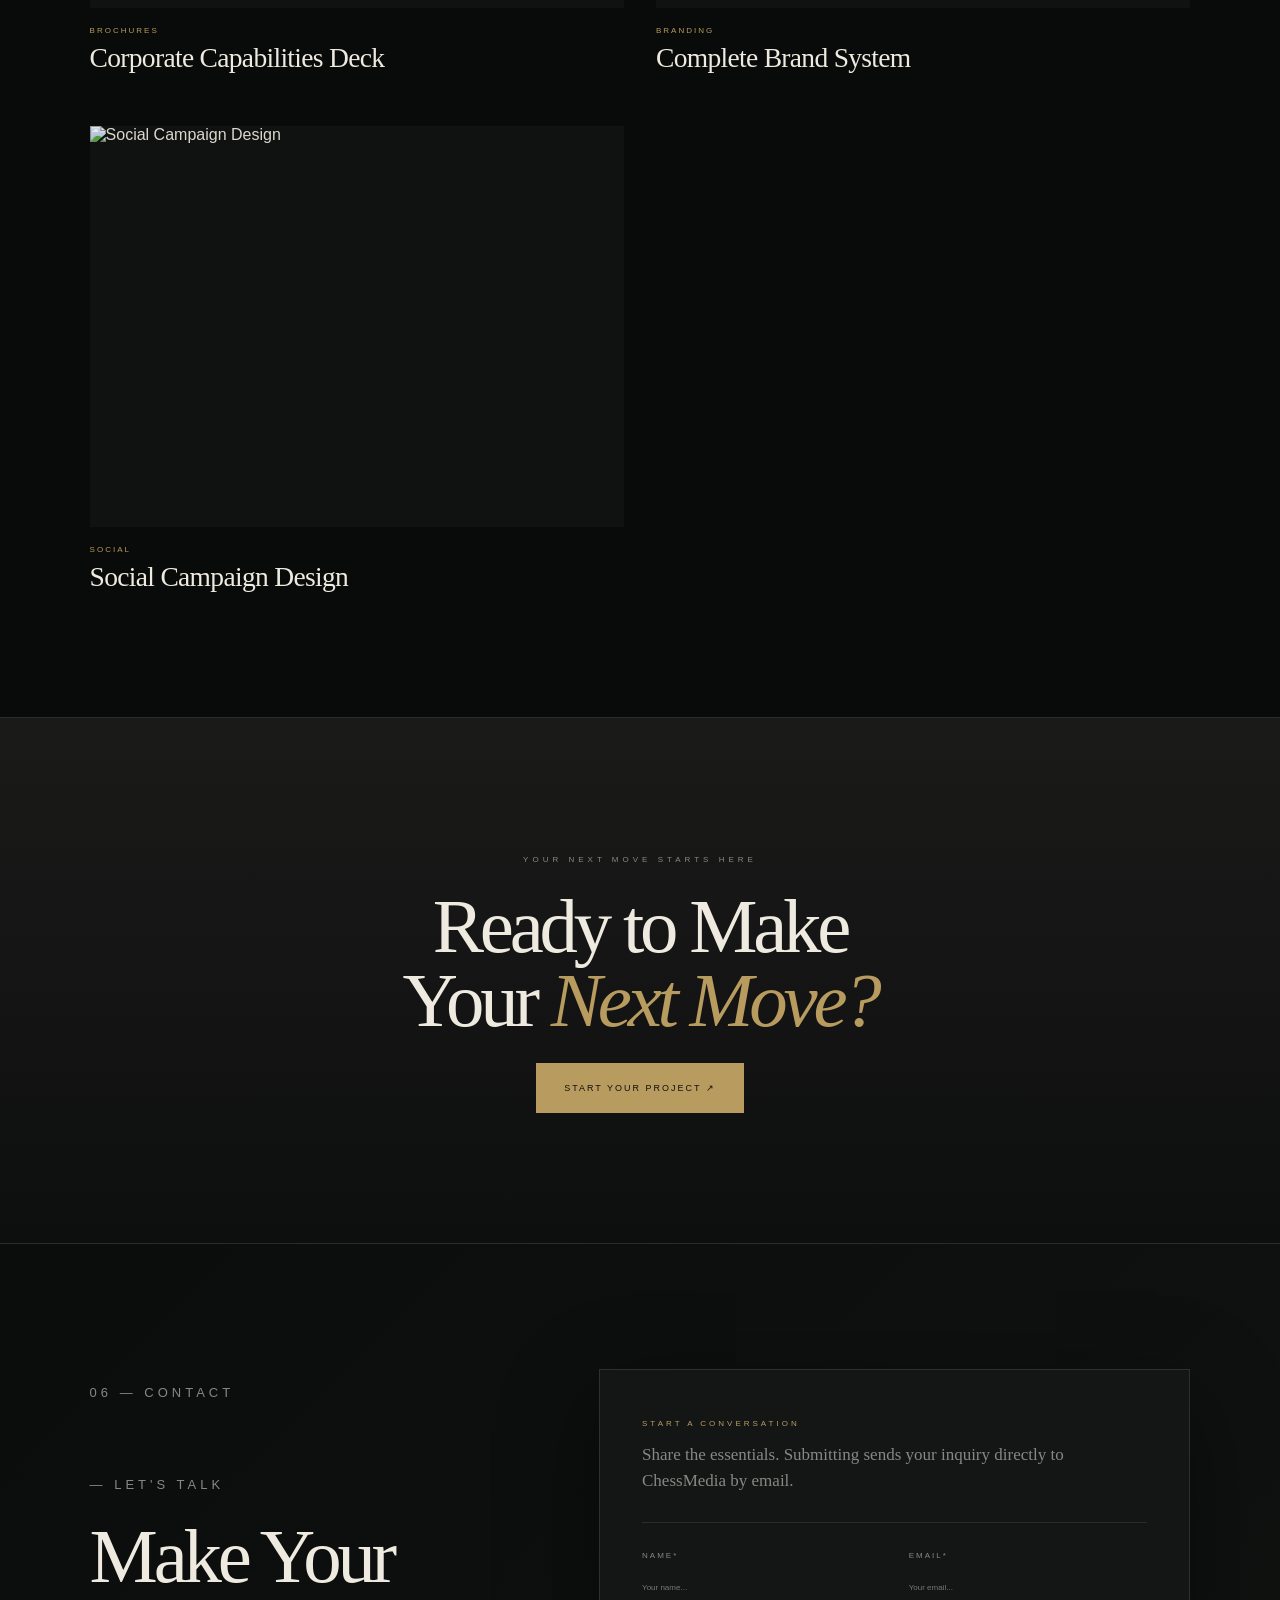
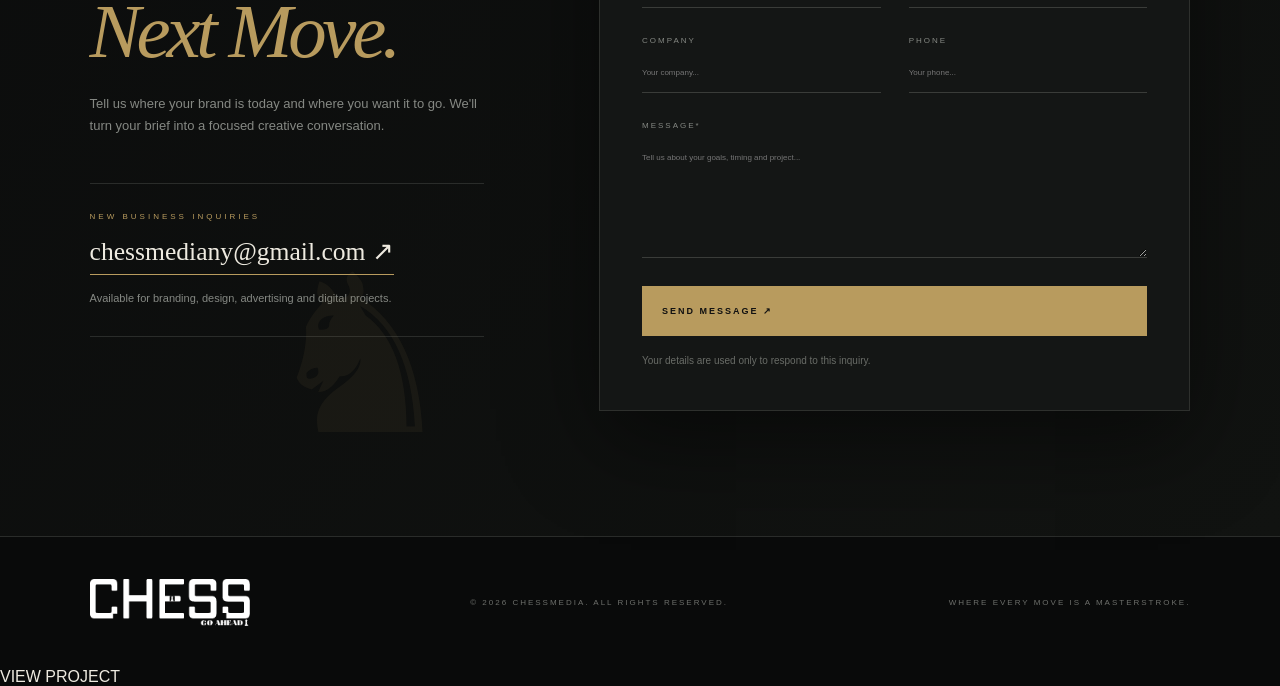
==== commit 07be0254: "Polish portfolio project labels and refresh styles" ====
--- a/index.html
+++ b/index.html
@@ -1 +1,2 @@
-<!doctype html><html lang="en"><head><link rel="icon" type="image/png" href="/chessmedia-icon.png?v=20260721"><link rel="apple-touch-icon" href="/chessmedia-icon.png?v=20260721"><meta charset="utf-8"><meta name="viewport" content="width=device-width,initial-scale=1"><title>ChessMedia — Strategic Creative Agency</title><meta name="description" content="Strategic branding, design and marketing that moves business forward."><link rel="canonical" href="https://chessmedia.us/"><meta property="og:title" content="ChessMedia — Strategic Creative Agency"><meta property="og:description" content="Strategic branding, design and marketing that moves business forward."><meta property="og:url" content="https://chessmedia.us/"><meta property="og:type" content="website"><link rel="stylesheet" href="styles.css?v=20260721-logo-rectangle1"><script type="application/ld+json">{"@context":"https://schema.org","@type":"ProfessionalService","name":"ChessMedia","url":"https://chessmedia.us/","email":"chessmediany@gmail.com","founder":{"@type":"Person","name":"Levi Yitzchok Getter"},"description":"Strategic branding, graphic design, advertising and creative solutions."}</script><!-- chess intro deploy v3 --><!-- square chess animation v1 --></head><body><main><header><a class="logo logoImage" href="#home" aria-label="ChessMedia home"><img src="chess%20logo.png" alt="ChessMedia"></a><nav aria-label="Main navigation"><a href="#home">Home<small>01</small></a><a href="#about">About<small>02</small></a><a href="#services">Services<small>03</small></a><a href="#portfolio">Portfolio<small>04</small></a><a href="#contact">Contact<small>05</small></a></nav><a class="talk" href="#contact">LET'S TALK ↗</a></header><section class="hero" id="home"><div class="heroCopy"><p class="eyebrow">— CREATIVE MARKETING AGENCY</p><h1>Marketing That<br>Moves Your<br><em>Business Forward</em></h1><p class="intro">Professional branding, graphic design, advertising and creative solutions for businesses ready to lead.</p><div class="buttons"><a href="#contact">GET A QUOTE ↗</a><a href="#portfolio">VIEW PORTFOLIO ↓</a></div></div><div class="piece" aria-label="Chess-inspired marketing themes"><div class="heroChessMessages"><span class="heroChessSymbol" data-hero-piece aria-hidden="true">♔</span><div class="heroChessPanel"><small data-hero-kicker>01 — KING</small><strong><span data-hero-title>KING</span><em data-hero-line>OF MARKETING</em></strong><p data-hero-note>Strategy leads every winning move.</p><span class="heroChessDots" aria-hidden="true"><i class="active"></i><i></i><i></i><i></i><i></i><i></i></span></div></div></div><div class="stats"><div><b>150+</b><span>PROJECTS</span></div><div><b>98%</b><span>SATISFACTION</span></div><div><b>5+</b><span>YEARS</span></div></div></section><section class="trustedClients" aria-labelledby="trusted-title"><div class="trustedHead"><p class="eyebrow">— TRUSTED BY</p><h2 id="trusted-title">Brands We’ve<br><em>Moved Forward.</em></h2><p>Explore verified client work and identity projects.</p></div><div class="clientLogoGrid" aria-live="polite"><a class="clientLogo isActive" href="ketarim.html" aria-label="View כתרים portfolio"><img src="ketarim-logo.png" alt="כתרים" loading="lazy"><span>כתרים</span></a><a class="clientLogo" href="kanfie-nesharim.html" aria-label="View Kanfie Nesharim portfolio"><img src="kanfie-nesharim-logo.png" alt="Kanfie Nesharim" loading="lazy"><span>Kanfie Nesharim</span></a><a class="clientLogo" href="jfkosher.html" aria-label="View JFKosher portfolio"><img src="jfkosher-logo.svg" alt="JFKosher" loading="lazy"><span>JFKosher</span></a><a class="clientLogo" href="ohel-yaakov.html" aria-label="View כולל להוראה אהל יעקב portfolio"><img src="ohel-yaakov-logo.png" alt="כולל להוראה - אהל יעקב" loading="lazy"><span dir="rtl">כולל להוראה – אהל יעקב</span></a></div></section><div class="ticker">STRATEGY ✦ BRANDING ✦ DESIGN ✦ ADVERTISING ✦ DIGITAL ✦ STRATEGY ✦ BRANDING ✦ DESIGN</div><section class="section" id="about"><p class="num">02 — ABOUT US</p><div class="split"><div><p class="eyebrow">— THE AGENCY</p><h2>Your Strategic<br><em>Creative Partner.</em></h2></div><div class="copy"><p class="lead">We approach every project like a grandmaster approaches the board — with precision, foresight and an unwavering commitment to victory.</p><p>We create identities and campaigns that look exceptional, communicate clearly and deliver measurable results.</p><a href="#services">DISCOVER OUR APPROACH ↗</a></div></div><div class="values"><article><b>♜</b><h3>Strategic Vision</h3><p>Every move is considered, crafted and built for meaningful growth.</p></article><article><b>♛</b><h3>Creative Excellence</h3><p>Every move is considered, crafted and built for meaningful growth.</p></article><article><b>♝</b><h3>Results Driven</h3><p>Every move is considered, crafted and built for meaningful growth.</p></article><article><b>♞</b><h3>Trusted Partner</h3><p>Every move is considered, crafted and built for meaningful growth.</p></article></div></section><section class="leader"><div class="portrait"><img src="DSC04827-web.jpg" alt="Levi Yitzchok Getter"></div><div><p class="num">03 — LEADERSHIP</p><p class="eyebrow">— THE MIND BEHIND THE BOARD</p><h2>Built on Vision.<br><em>Driven by Strategy.</em></h2><blockquote>“Every brand has an untold story. Our mission is to tell it with clarity, conviction and creativity that commands attention.”</blockquote><h3>Levi Yitzchok Getter</h3><p>FOUNDER &amp; CHIEF EXECUTIVE OFFICER</p></div></section><section class="section" id="services"><p class="num">04 — SERVICES</p><div class="sectionHead"><div><p class="eyebrow">— CAPABILITIES</p><h2>The Service<br><em>Matrix.</em></h2></div><p>Every service is a calculated move toward your objectives.</p></div><div class="serviceList"><article><span>01</span><h3>Graphic Design</h3><p>Strategic, premium creative work built to sharpen your message and grow your presence.</p><b>↗</b></article><article><span>02</span><h3>Logo Design</h3><p>Strategic, premium creative work built to sharpen your message and grow your presence.</p><b>↗</b></article><article><span>03</span><h3>Branding</h3><p>Strategic, premium creative work built to sharpen your message and grow your presence.</p><b>↗</b></article><article><span>04</span><h3>Flyer Design</h3><p>Strategic, premium creative work built to sharpen your message and grow your presence.</p><b>↗</b></article><article><span>05</span><h3>Brochure Design</h3><p>Strategic, premium creative work built to sharpen your message and grow your presence.</p><b>↗</b></article><article><span>06</span><h3>Social Media Marketing</h3><p>Strategic, premium creative work built to sharpen your message and grow your presence.</p><b>↗</b></article><article><span>07</span><h3>Website Design</h3><p>Strategic, premium creative work built to sharpen your message and grow your presence.</p><b>↗</b></article><article><span>08</span><h3>Digital Marketing</h3><p>Strategic, premium creative work built to sharpen your message and grow your presence.</p><b>↗</b></article></div></section><section class="section" id="portfolio"><p class="num">05 — SELECTED WORK</p><div class="sectionHead"><div><p class="eyebrow">— PORTFOLIO</p><h2>The Portfolio<br><em>Vault.</em></h2></div><div class="filters" role="group" aria-label="Portfolio filters"><button class="active" data-filter="All">All</button><button data-filter="Logos">Logos</button><button data-filter="Flyers">Flyers</button><button data-filter="Brochures">Brochures</button><button data-filter="Branding">Branding</button><button data-filter="Social">Social</button></div></div><div class="works"><article data-category="Flyers"><a href="ketarim.html#projects"><div><img src="ketarim-mezuzot.jpg" alt="כתרים mezuzot campaign" loading="lazy"><span>VIEW CLIENT ↗</span></div><small>Advertising · כתרים</small><h3>Mezuzot Campaign</h3></a></article><article data-category="Flyers"><a href="ketarim.html#projects"><div><img src="ketarim-tefillin.jpg" alt="כתרים tefillin campaign" loading="lazy"><span>VIEW CLIENT ↗</span></div><small>Advertising · כתרים</small><h3>Tefillin Campaign</h3></a></article><article class="wide" data-category="Logos"><div><img src="https://media.base44.com/images/public/6a30a349ddb7e9db13139ad5/206e94da7_generated_3257b2a2.png" alt="Premium Brand Identity"><span>VIEW PROJECT ↗</span></div><small>Logos</small><h3>Premium Brand Identity</h3></article><article data-category="Flyers"><div><img src="https://media.base44.com/images/public/6a30a349ddb7e9db13139ad5/10ecdc53f_generated_f1c75923.png" alt="Event Campaign Collateral"><span>VIEW PROJECT ↗</span></div><small>Flyers</small><h3>Event Campaign Collateral</h3></article><article data-category="Brochures"><div><img src="https://media.base44.com/images/public/6a30a349ddb7e9db13139ad5/18a0280c0_generated_9608c427.png" alt="Corporate Capabilities Deck"><span>VIEW PROJECT ↗</span></div><small>Brochures</small><h3>Corporate Capabilities Deck</h3></article><article data-category="Branding"><div><img src="https://media.base44.com/images/public/6a30a349ddb7e9db13139ad5/9a158aad9_generated_ef2117c6.png" alt="Complete Brand System"><span>VIEW PROJECT ↗</span></div><small>Branding</small><h3>Complete Brand System</h3></article><article data-category="Social"><div><img src="https://media.base44.com/images/public/6a30a349ddb7e9db13139ad5/b3453d474_generated_95844af2.png" alt="Social Campaign Design"><span>VIEW PROJECT ↗</span></div><small>Social</small><h3>Social Campaign Design</h3></article></div></section><section class="cta"><small>YOUR NEXT MOVE STARTS HERE</small><h2>Ready to Make<br>Your <em>Next Move?</em></h2><a href="#contact">START YOUR PROJECT ↗</a></section><section class="section contact" id="contact"><div><p class="num">06 — CONTACT</p><p class="eyebrow">— LET'S TALK</p><h2>Make Your<br><em>Next Move.</em></h2><p>Tell us where your brand is today and where you want it to go. We'll turn your brief into a focused creative conversation.</p><div class="contactDetails"><small>NEW BUSINESS INQUIRIES</small><a href="mailto:chessmediany@gmail.com?subject=New%20ChessMedia%20Project%20Inquiry">chessmediany@gmail.com ↗</a><span>Available for branding, design, advertising and digital projects.</span></div></div><form id="contact-form"><input type="text" name="_honey" tabindex="-1" autocomplete="off" aria-hidden="true" style="position:absolute;left:-9999px"><div class="formIntro"><span>START A CONVERSATION</span><p>Share the essentials. Submitting sends your inquiry directly to ChessMedia by email.</p></div><label>Name*<input name="name" required autocomplete="name" placeholder="Your name..."></label><label>Email*<input name="email" required type="email" autocomplete="email" placeholder="Your email..."></label><label>Company<input name="company" autocomplete="organization" placeholder="Your company..."></label><label>Phone<input name="phone" type="tel" autocomplete="tel" placeholder="Your phone..."></label><label class="full">Message*<textarea name="message" required placeholder="Tell us about your goals, timing and project..."></textarea></label><button type="submit">SEND MESSAGE ↗</button><p class="privacy">Your details are used only to respond to this inquiry.</p></form></section><footer><a class="logo logoImage" href="#home" aria-label="ChessMedia home"><img src="chess%20logo.png" alt="ChessMedia"></a><p>© 2026 CHESSMEDIA. ALL RIGHTS RESERVED.</p><p>WHERE EVERY MOVE IS A MASTERSTROKE.</p></footer></main><script src="script.js?v=20260721-logo-carousel1"></script></body></html>
+<!doctype html><html lang="en"><head><link rel="icon" type="image/png" href="/chessmedia-icon.png?v=20260721"><link rel="apple-touch-icon" href="/chessmedia-icon.png?v=20260721"><meta charset="utf-8"><meta name="viewport" content="width=device-width,initial-scale=1"><title>ChessMedia — Strategic Creative Agency</title><meta name="description" content="Strategic branding, design and marketing that moves business forward."><link rel="canonical" href="https://chessmedia.us/"><meta property="og:title" content="ChessMedia — Strategic Creative Agency"><meta property="og:description" content="Strategic branding, design and marketing that moves business forward."><meta property="og:url" content="https://chessmedia.us/"><meta property="og:type" content="website"><link rel="stylesheet" href="styles.css?v=20260721-portfolio-grid1"><script type="application/ld+json">{"@context":"https://schema.org","@type":"ProfessionalService","name":"ChessMedia","url":"https://chessmedia.us/","email":"chessmediany@gmail.com","founder":{"@type":"Person","name":"Levi Yitzchok Getter"},"description":"Strategic branding, graphic design, advertising and creative solutions."}</script><!-- chess intro deploy v3 --><!-- square chess animation v1 --></head><body><main><header><a class="logo logoImage" href="#home" aria-label="ChessMedia home"><img src="chess%20logo.png" alt="ChessMedia"></a><nav aria-label="Main navigation"><a href="#home">Home<small>01</small></a><a href="#about">About<small>02</small></a><a href="#services">Services<small>03</small></a><a href="#portfolio">Portfolio<small>04</small></a><a href="#contact">Contact<small>05</small></a></nav><a class="talk" href="#contact">LET'S TALK ↗</a></header><section class="hero" id="home"><div class="heroCopy"><p class="eyebrow">— CREATIVE MARKETING AGENCY</p><h1>Marketing That<br>Moves Your<br><em>Business Forward</em></h1><p class="intro">Professional branding, graphic design, advertising and creative solutions for businesses ready to lead.</p><div class="buttons"><a href="#contact">GET A QUOTE ↗</a><a href="#portfolio">VIEW PORTFOLIO ↓</a></div></div><div class="piece" aria-label="Chess-inspired marketing themes"><div class="heroChessMessages"><span class="heroChessSymbol" data-hero-piece aria-hidden="true">♔</span><div class="heroChessPanel"><small data-hero-kicker>01 — KING</small><strong><span data-hero-title>KING</span><em data-hero-line>OF MARKETING</em></strong><p data-hero-note>Strategy leads every winning move.</p><span class="heroChessDots" aria-hidden="true"><i class="active"></i><i></i><i></i><i></i><i></i><i></i></span></div></div></div><div class="stats"><div><b>150+</b><span>PROJECTS</span></div><div><b>98%</b><span>SATISFACTION</span></div><div><b>5+</b><span>YEARS</span></div></div></section><section class="trustedClients" aria-labelledby="trusted-title"><div class="trustedHead"><p class="eyebrow">— TRUSTED BY</p><h2 id="trusted-title">Brands We’ve<br><em>Moved Forward.</em></h2><p>Explore verified client work and identity projects.</p></div><div class="clientLogoGrid" aria-live="polite"><a class="clientLogo isActive" href="ketarim.html" aria-label="View כתרים portfolio"><img src="ketarim-logo.png" alt="כתרים" loading="lazy"><span>כתרים</span></a><a class="clientLogo" href="kanfie-nesharim.html" aria-label="View Kanfie Nesharim portfolio"><img src="kanfie-nesharim-logo.png" alt="Kanfie Nesharim" loading="lazy"><span>Kanfie Nesharim</span></a><a class="clientLogo" href="jfkosher.html" aria-label="View JFKosher portfolio"><img src="jfkosher-logo.svg" alt="JFKosher" loading="lazy"><span>JFKosher</span></a><a class="clientLogo" href="ohel-yaakov.html" aria-label="View כולל להוראה אהל יעקב portfolio"><img src="ohel-yaakov-logo.png" alt="כולל להוראה - אהל יעקב" loading="lazy"><span dir="rtl">כולל להוראה – אהל יעקב</span></a></div></section><div class="ticker">STRATEGY ✦ BRANDING ✦ DESIGN ✦ ADVERTISING ✦ DIGITAL ✦ STRATEGY ✦ BRANDING ✦ DESIGN</div><section class="section" id="about"><p class="num">02 — ABOUT US</p><div class="split"><div><p class="eyebrow">— THE AGENCY</p><h2>Your Strategic<br><em>Creative Partner.</em></h2></div><div class="copy"><p class="lead">We approach every project like a grandmaster approaches the board — with precision, foresight and an unwavering commitment to victory.</p><p>We create identities and campaigns that look exceptional, communicate clearly and deliver measurable results.</p><a href="#services">DISCOVER OUR APPROACH ↗</a></div></div><div class="values"><article><b>♜</b><h3>Strategic Vision</h3><p>Every move is considered, crafted and built for meaningful growth.</p></article><article><b>♛</b><h3>Creative Excellence</h3><p>Every move is considered, crafted and built for meaningful growth.</p></article><article><b>♝</b><h3>Results Driven</h3><p>Every move is considered, crafted and built for meaningful growth.</p></article><article><b>♞</b><h3>Trusted Partner</h3><p>Every move is considered, crafted and built for meaningful growth.</p></article></div></section><section class="leader"><div class="portrait"><img src="DSC04827-web.jpg" alt="Levi Yitzchok Getter"></div><div><p class="num">03 — LEADERSHIP</p><p class="eyebrow">— THE MIND BEHIND THE BOARD</p><h2>Built on Vision.<br><em>Driven by Strategy.</em></h2><blockquote>“Every brand has an untold story. Our mission is to tell it with clarity, conviction and creativity that commands attention.”</blockquote><h3>Levi Yitzchok Getter</h3><p>FOUNDER &amp; CHIEF EXECUTIVE OFFICER</p></div></section><section class="section" id="services"><p class="num">04 — SERVICES</p><div class="sectionHead"><div><p class="eyebrow">— CAPABILITIES</p><h2>The Service<br><em>Matrix.</em></h2></div><p>Every service is a calculated move toward your objectives.</p></div><div class="serviceList"><article><span>01</span><h3>Graphic Design</h3><p>Strategic, premium creative work built to sharpen your message and grow your presence.</p><b>↗</b></article><article><span>02</span><h3>Logo Design</h3><p>Strategic, premium creative work built to sharpen your message and grow your presence.</p><b>↗</b></article><article><span>03</span><h3>Branding</h3><p>Strategic, premium creative work built to sharpen your message and grow your presence.</p><b>↗</b></article><article><span>04</span><h3>Flyer Design</h3><p>Strategic, premium creative work built to sharpen your message and grow your presence.</p><b>↗</b></article><article><span>05</span><h3>Brochure Design</h3><p>Strategic, premium creative work built to sharpen your message and grow your presence.</p><b>↗</b></article><article><span>06</span><h3>Social Media Marketing</h3><p>Strategic, premium creative work built to sharpen your message and grow your presence.</p><b>↗</b></article><article><span>07</span><h3>Website Design</h3><p>Strategic, premium creative work built to sharpen your message and grow your presence.</p><b>↗</b></article><article><span>08</span><h3>Digital Marketing</h3><p>Strategic, premium creative work built to sharpen your message and grow your presence.</p><b>↗</b></article></div></section><section class="section" id="portfolio"><p class="num">05 — SELECTED WORK</p><div class="sectionHead"><div><p class="eyebrow">— PORTFOLIO</p><h2>The Portfolio<br><em>Vault.</em></h2></div><div class="filters" role="group" aria-label="Portfolio filters"><button class="active" data-filter="All">All</button><button data-filter="Logos">Logos</button><button data-filter="Flyers">Flyers</button><button data-filter="Brochures">Brochures</button><button data-filter="Branding">Branding</button><button data-filter="Social">Social</button></div></div><div class="works"><article data-category="Flyers"><a href="ketarim.html#projects"><div><img src="ketarim-mezuzot.jpg" alt="כתרים mezuzot campaign" loading="lazy"><span>VIEW PROJECT ↗</span></div><small>Advertising · כתרים</small><h3>Mezuzot Campaign</h3></a></article><article data-category="Flyers"><a href="ketarim.html#projects"><div><img src="ketarim-tefillin.jpg" alt="כתרים tefillin campaign" loading="lazy"><span>VIEW PROJECT ↗</span></div><small>Advertising · כתרים</small><h3>Tefillin Campaign</h3></a></article><article class="wide" data-category="Logos"><div><img src="https://media.base44.com/images/public/6a30a349ddb7e9db13139ad5/206e94da7_generated_3257b2a2.png" alt="Premium Brand Identity"><span>VIEW PROJECT ↗</span></div><small>Logos</small><h3>Premium Brand Identity</h3></article><article data-category="Flyers"><div><img src="https://media.base44.com/images/public/6a30a349ddb7e9db13139ad5/10ecdc53f_generated_f1c75923.png" alt="Event Campaign Collateral"><span>VIEW PROJECT ↗</span></div><small>Flyers</small><h3>Event Campaign Collateral</h3></article><article data-category="Brochures"><div><img src="https://media.base44.com/images/public/6a30a349ddb7e9db13139ad5/18a0280c0_generated_9608c427.png" alt="Corporate Capabilities Deck"><span>VIEW PROJECT ↗</span></div><small>Brochures</small><h3>Corporate Capabilities Deck</h3></article><article data-category="Branding"><div><img src="https://media.base44.com/images/public/6a30a349ddb7e9db13139ad5/9a158aad9_generated_ef2117c6.png" alt="Complete Brand System"><span>VIEW PROJECT ↗</span></div><small>Branding</small><h3>Complete Brand System</h3></article><article data-category="Social"><div><img src="https://media.base44.com/images/public/6a30a349ddb7e9db13139ad5/b3453d474_generated_95844af2.png" alt="Social Campaign Design"><span>VIEW PROJECT ↗</span></div><small>Social</small><h3>Social Campaign Design</h3></article></div></section><section class="cta"><small>YOUR NEXT MOVE STARTS HERE</small><h2>Ready to Make<br>Your <em>Next Move?</em></h2><a href="#contact">START YOUR PROJECT ↗</a></section><section class="section contact" id="contact"><div><p class="num">06 — CONTACT</p><p class="eyebrow">— LET'S TALK</p><h2>Make Your<br><em>Next Move.</em></h2><p>Tell us where your brand is today and where you want it to go. We'll turn your brief into a focused creative conversation.</p><div class="contactDetails"><small>NEW BUSINESS INQUIRIES</small><a href="mailto:chessmediany@gmail.com?subject=New%20ChessMedia%20Project%20Inquiry">chessmediany@gmail.com ↗</a><span>Available for branding, design, advertising and digital projects.</span></div></div><form id="contact-form"><input type="text" name="_honey" tabindex="-1" autocomplete="off" aria-hidden="true" style="position:absolute;left:-9999px"><div class="formIntro"><span>START A CONVERSATION</span><p>Share the essentials. Submitting sends your inquiry directly to ChessMedia by email.</p></div><label>Name*<input name="name" required autocomplete="name" placeholder="Your name..."></label><label>Email*<input name="email" required type="email" autocomplete="email" placeholder="Your email..."></label><label>Company<input name="company" autocomplete="organization" placeholder="Your company..."></label><label>Phone<input name="phone" type="tel" autocomplete="tel" placeholder="Your phone..."></label><label class="full">Message*<textarea name="message" required placeholder="Tell us about your goals, timing and project..."></textarea></label><button type="submit">SEND MESSAGE ↗</button><p class="privacy">Your details are used only to respond to this inquiry.</p></form></section><footer><a class="logo logoImage" href="#home" aria-label="ChessMedia home"><img src="chess%20logo.png" alt="ChessMedia"></a><p>© 2026 CHESSMEDIA. ALL RIGHTS RESERVED.</p><p>WHERE EVERY MOVE IS A MASTERSTROKE.</p></footer></main><script src="script.js?v=20260721-logo-carousel1"></script></body></html>
+VIEW PROJECT
--- a/styles.css
+++ b/styles.css
@@ -315,3 +315,26 @@
 .clientLogo img{max-width:72%;max-height:46%}
 @media(max-width:900px){.trustedClients{grid-template-columns:1fr;gap:42px}.clientLogoGrid{width:100%;max-width:780px;justify-self:stretch;aspect-ratio:16/7}}
 @media(max-width:600px){.clientLogoGrid{aspect-ratio:16/9}.clientLogo{padding:24px}.clientLogo img{max-width:82%;max-height:46%}}
+
+
+/* 2026-07-21 premium portfolio grid */
+#portfolio .sectionHead{gap:48px}
+#portfolio .filters{justify-content:flex-end;gap:8px;margin:0 0 25px}
+#portfolio .filters button{min-height:38px;padding:10px 16px;border:1px solid #30322f;background:transparent;color:#9a9c97;font-size:8px;letter-spacing:1.4px;text-transform:uppercase;transition:color .25s ease,border-color .25s ease,background .25s ease}
+#portfolio .filters button:hover,#portfolio .filters button:focus-visible{color:var(--text);border-color:#66685f;outline:0}
+#portfolio .filters button.active{background:var(--gold);border-color:var(--gold);color:#111}
+#portfolio .works{display:grid;grid-template-columns:repeat(2,minmax(0,1fr));column-gap:32px;row-gap:54px;margin-top:58px}
+#portfolio .works article,#portfolio .works article.wide{grid-column:auto;min-width:0}
+#portfolio .works article>a{display:block}
+#portfolio .works article>div,#portfolio .works article>a>div{position:relative;height:auto;aspect-ratio:4/3;overflow:hidden;background:#111312;isolation:isolate}
+#portfolio .works article>div:after,#portfolio .works article>a>div:after{content:"";position:absolute;inset:0;z-index:1;background:rgba(5,6,6,.08);transition:background .35s ease;pointer-events:none}
+#portfolio .works article img,#portfolio .works article>a>div img{display:block;width:100%;height:100%;object-fit:contain;object-position:center;transition:transform .55s cubic-bezier(.2,.8,.2,1),filter .35s ease}
+#portfolio .works article:hover img,#portfolio .works article:focus-within img{transform:scale(1.025)}
+#portfolio .works article:hover>div:after,#portfolio .works article:focus-within>div:after,#portfolio .works article:hover>a>div:after,#portfolio .works article:focus-within>a>div:after{background:rgba(5,6,6,.46)}
+#portfolio .works article div span,#portfolio .works article>a>div span{left:50%;right:auto;bottom:50%;z-index:2;padding:0 0 8px;background:transparent;color:#f0ece2;border-bottom:1px solid var(--gold);font-size:9px;letter-spacing:2px;opacity:0;transform:translate(-50%,14px);white-space:nowrap;transition:opacity .3s ease,transform .35s ease}
+#portfolio .works article:hover div span,#portfolio .works article:focus-within div span{opacity:1;transform:translate(-50%,50%)}
+#portfolio .works small{display:block;margin-top:18px;color:var(--gold);font-size:8px;letter-spacing:2px;text-transform:uppercase}
+#portfolio .works h3{margin:8px 0 0;color:var(--text);font-family:Georgia,serif;font-size:clamp(24px,2.15vw,34px);font-weight:400;line-height:1.08;letter-spacing:-.025em}
+@media(max-width:900px){#portfolio .sectionHead{display:block}#portfolio .filters{justify-content:flex-start;margin-top:28px}#portfolio .works{column-gap:20px;row-gap:42px}}
+@media(max-width:680px){#portfolio .filters{gap:7px;margin-top:22px}#portfolio .filters button{min-height:36px;padding:9px 12px}#portfolio .works{grid-template-columns:1fr;row-gap:38px;margin-top:42px}#portfolio .works article>div,#portfolio .works article>a>div{aspect-ratio:4/3}#portfolio .works h3{font-size:26px}}
+@media(prefers-reduced-motion:reduce){#portfolio .works article img,#portfolio .works article div span,#portfolio .works article>div:after,#portfolio .filters button{transition:none}}
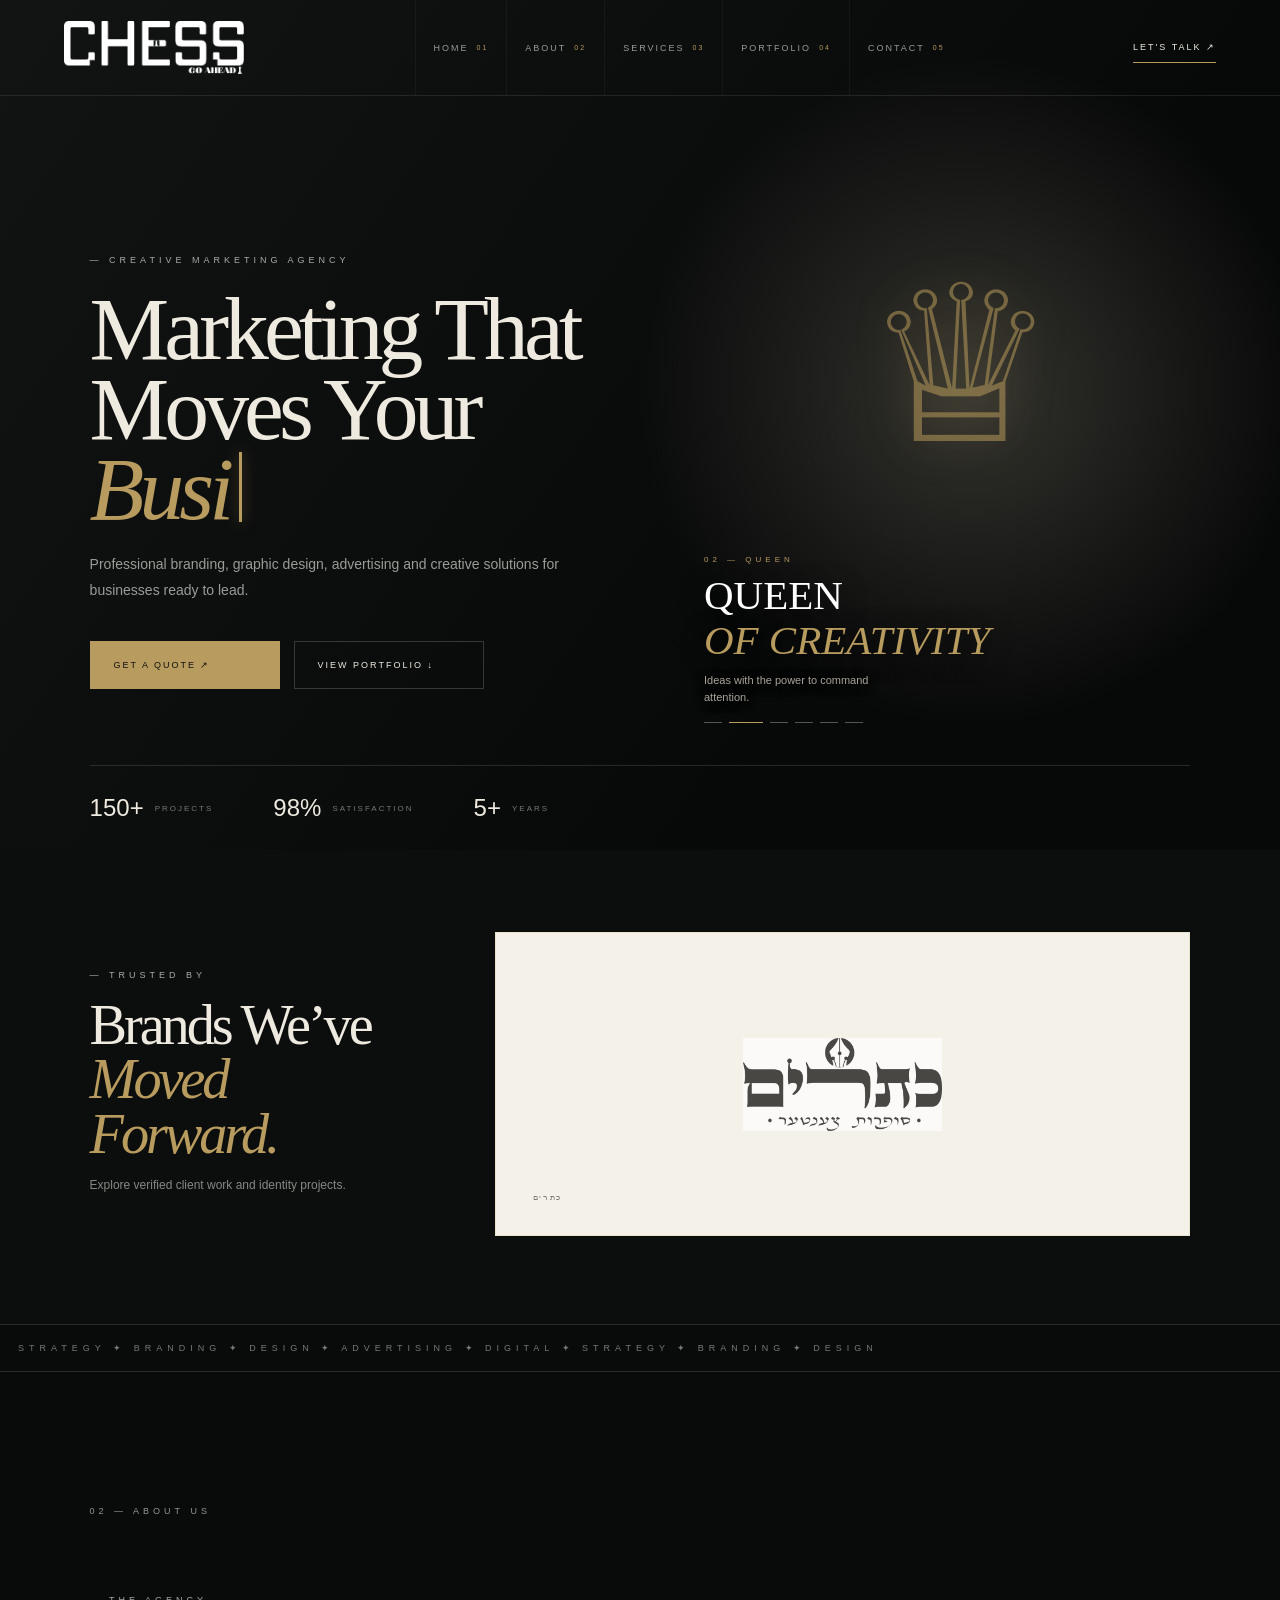
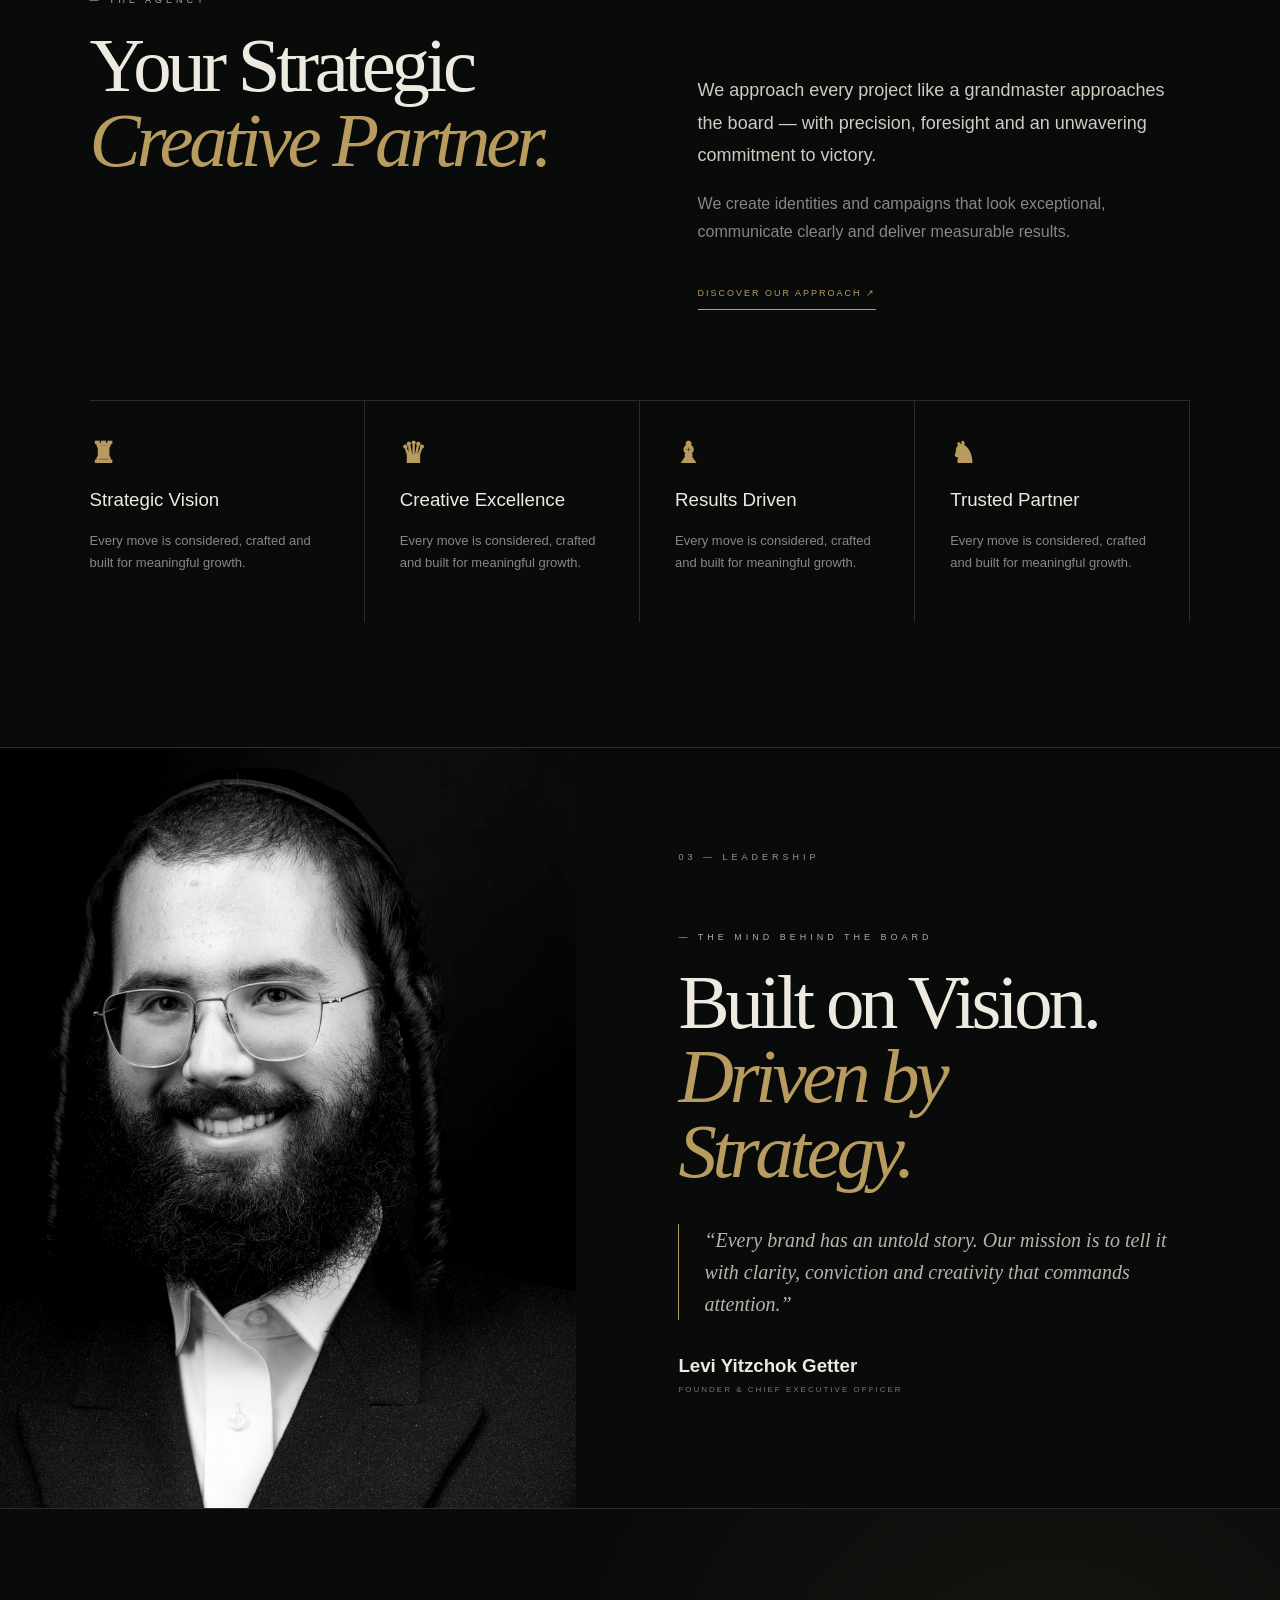
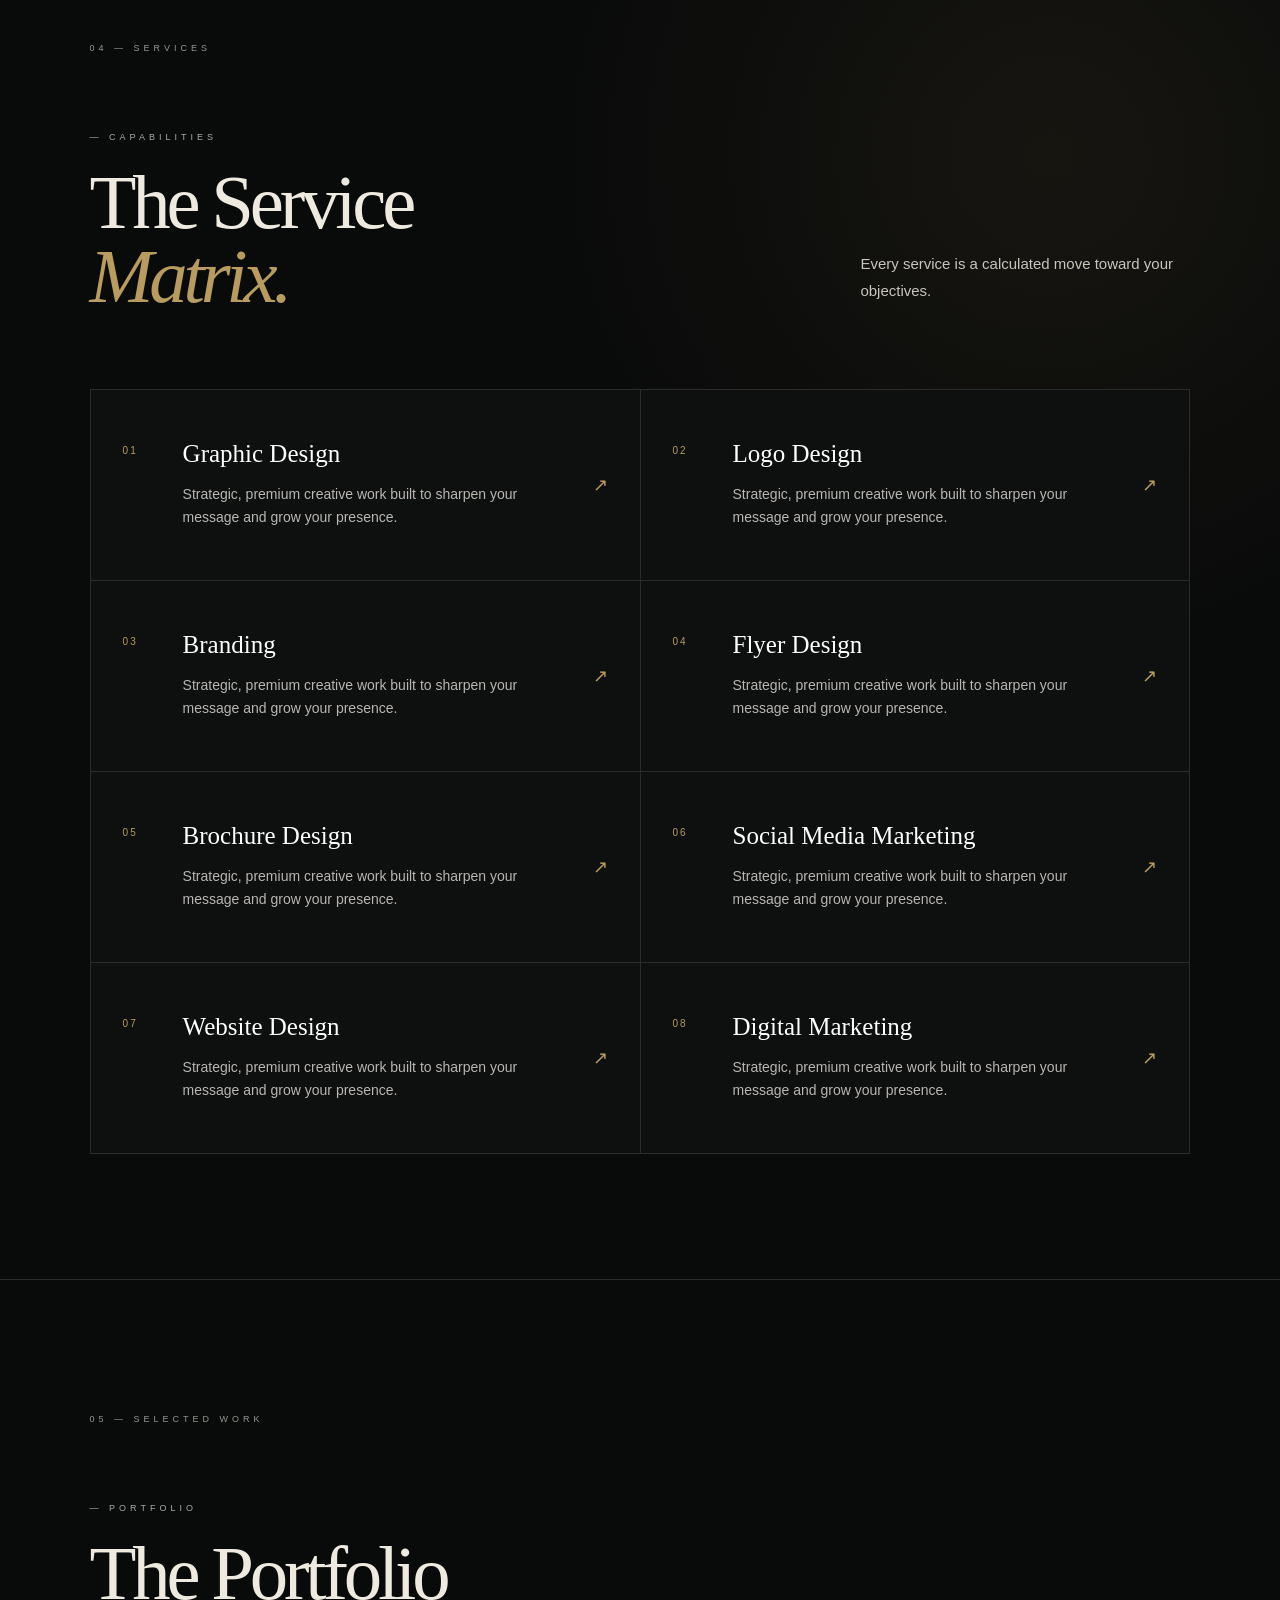
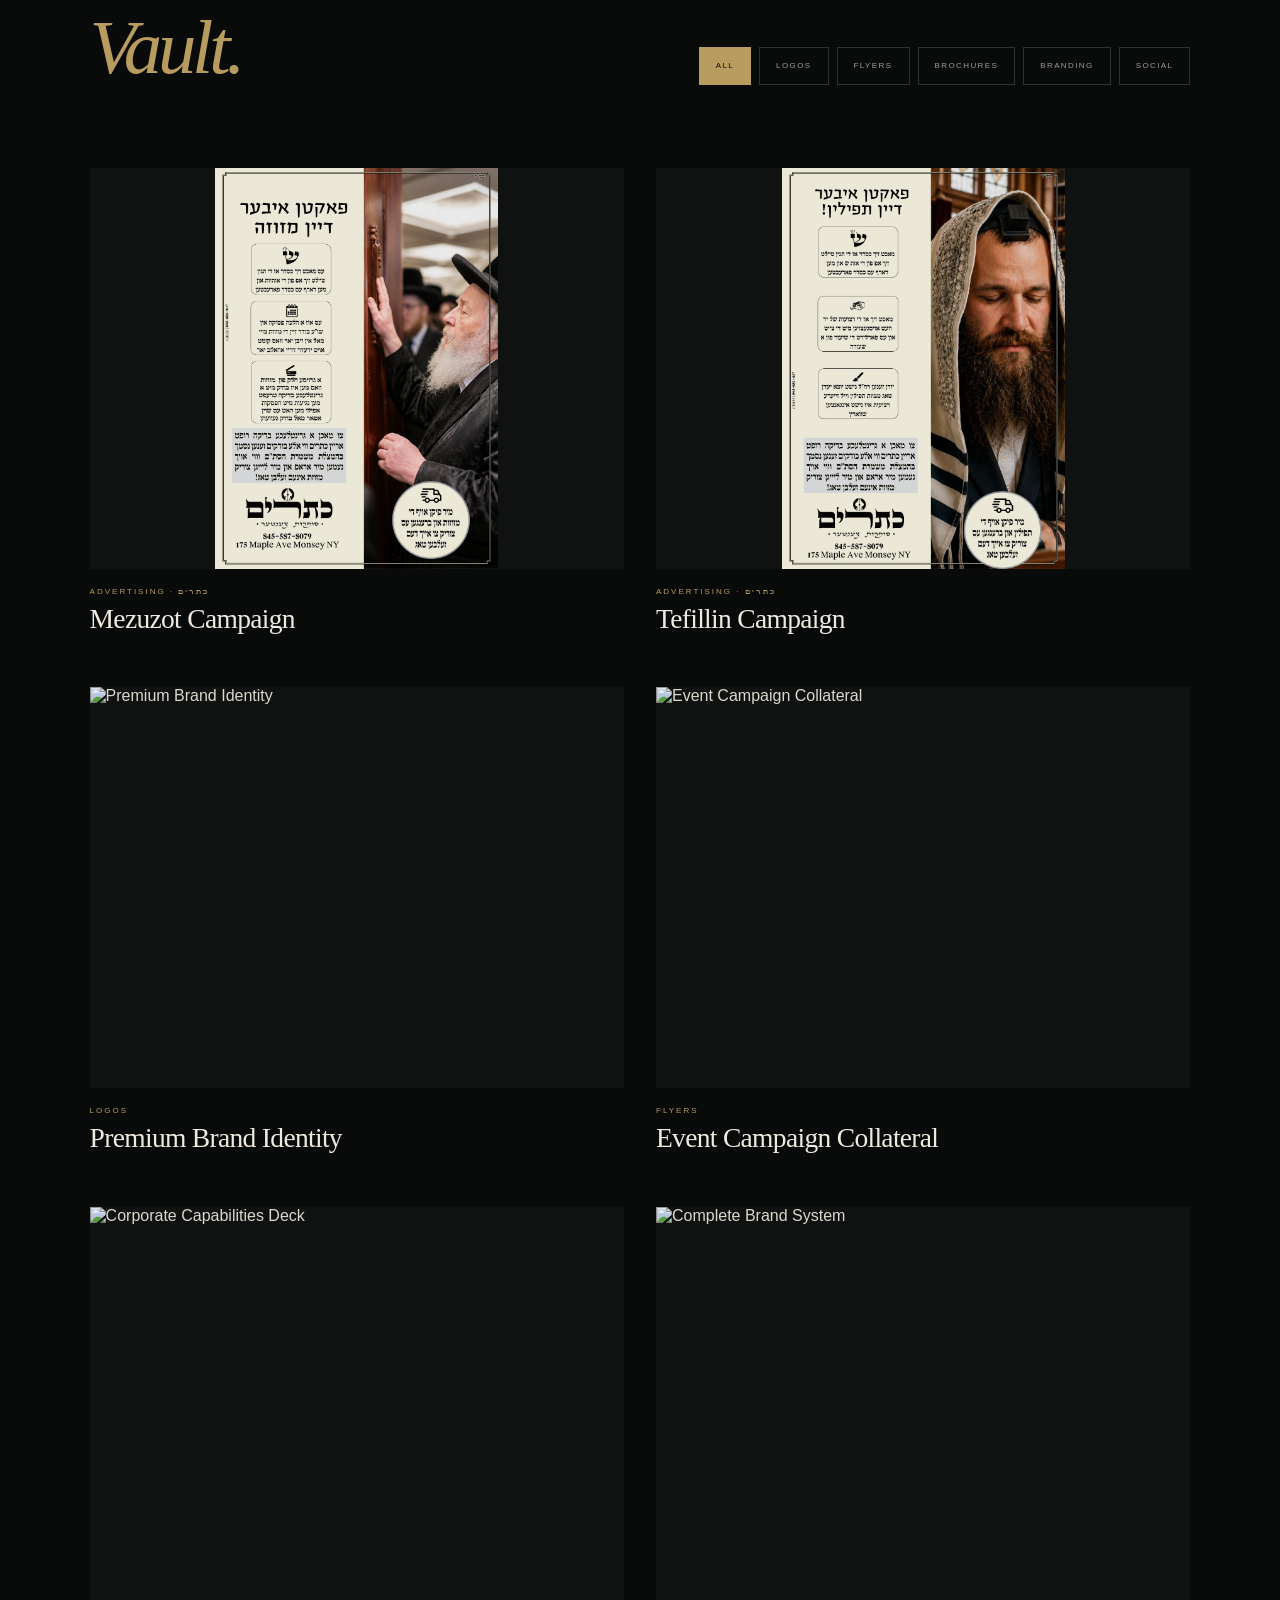
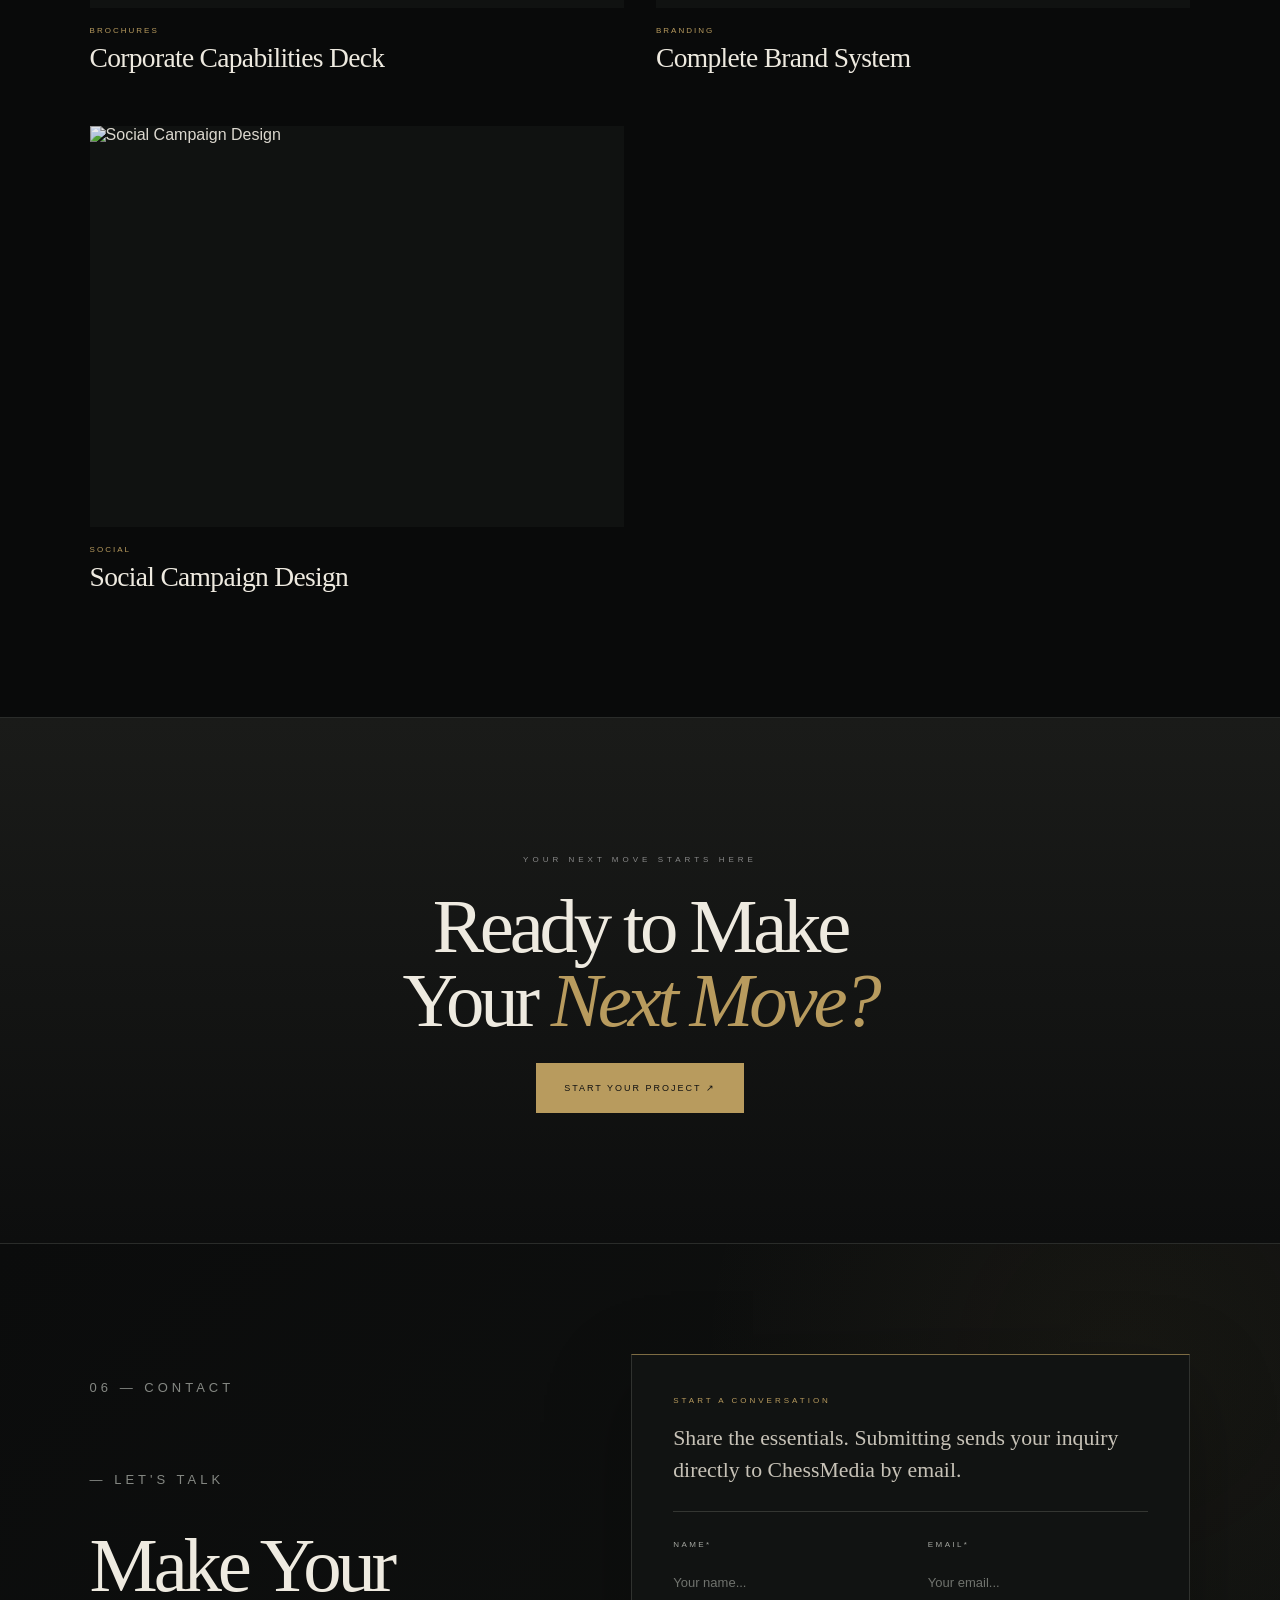
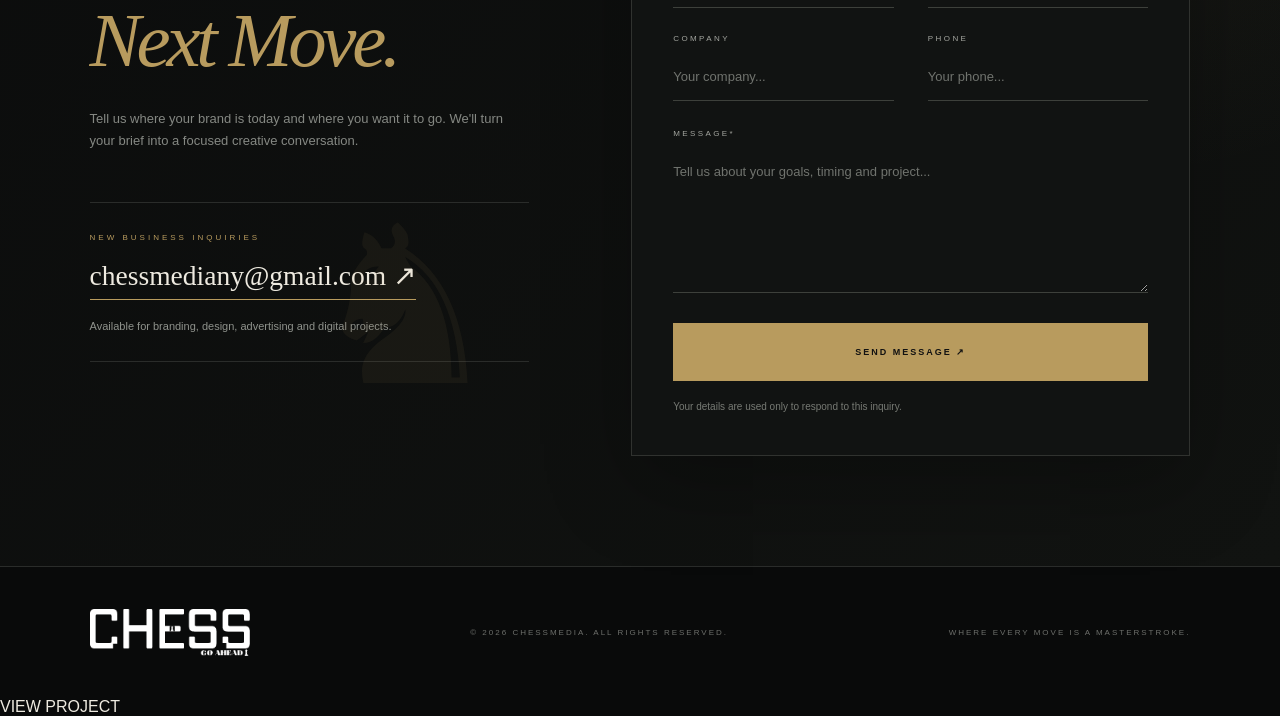
==== commit 09a3d993: "Refresh contact section styles" ====
--- a/index.html
+++ b/index.html
@@ -1,2 +1,2 @@
-<!doctype html><html lang="en"><head><link rel="icon" type="image/png" href="/chessmedia-icon.png?v=20260721"><link rel="apple-touch-icon" href="/chessmedia-icon.png?v=20260721"><meta charset="utf-8"><meta name="viewport" content="width=device-width,initial-scale=1"><title>ChessMedia — Strategic Creative Agency</title><meta name="description" content="Strategic branding, design and marketing that moves business forward."><link rel="canonical" href="https://chessmedia.us/"><meta property="og:title" content="ChessMedia — Strategic Creative Agency"><meta property="og:description" content="Strategic branding, design and marketing that moves business forward."><meta property="og:url" content="https://chessmedia.us/"><meta property="og:type" content="website"><link rel="stylesheet" href="styles.css?v=20260721-portfolio-grid1"><script type="application/ld+json">{"@context":"https://schema.org","@type":"ProfessionalService","name":"ChessMedia","url":"https://chessmedia.us/","email":"chessmediany@gmail.com","founder":{"@type":"Person","name":"Levi Yitzchok Getter"},"description":"Strategic branding, graphic design, advertising and creative solutions."}</script><!-- chess intro deploy v3 --><!-- square chess animation v1 --></head><body><main><header><a class="logo logoImage" href="#home" aria-label="ChessMedia home"><img src="chess%20logo.png" alt="ChessMedia"></a><nav aria-label="Main navigation"><a href="#home">Home<small>01</small></a><a href="#about">About<small>02</small></a><a href="#services">Services<small>03</small></a><a href="#portfolio">Portfolio<small>04</small></a><a href="#contact">Contact<small>05</small></a></nav><a class="talk" href="#contact">LET'S TALK ↗</a></header><section class="hero" id="home"><div class="heroCopy"><p class="eyebrow">— CREATIVE MARKETING AGENCY</p><h1>Marketing That<br>Moves Your<br><em>Business Forward</em></h1><p class="intro">Professional branding, graphic design, advertising and creative solutions for businesses ready to lead.</p><div class="buttons"><a href="#contact">GET A QUOTE ↗</a><a href="#portfolio">VIEW PORTFOLIO ↓</a></div></div><div class="piece" aria-label="Chess-inspired marketing themes"><div class="heroChessMessages"><span class="heroChessSymbol" data-hero-piece aria-hidden="true">♔</span><div class="heroChessPanel"><small data-hero-kicker>01 — KING</small><strong><span data-hero-title>KING</span><em data-hero-line>OF MARKETING</em></strong><p data-hero-note>Strategy leads every winning move.</p><span class="heroChessDots" aria-hidden="true"><i class="active"></i><i></i><i></i><i></i><i></i><i></i></span></div></div></div><div class="stats"><div><b>150+</b><span>PROJECTS</span></div><div><b>98%</b><span>SATISFACTION</span></div><div><b>5+</b><span>YEARS</span></div></div></section><section class="trustedClients" aria-labelledby="trusted-title"><div class="trustedHead"><p class="eyebrow">— TRUSTED BY</p><h2 id="trusted-title">Brands We’ve<br><em>Moved Forward.</em></h2><p>Explore verified client work and identity projects.</p></div><div class="clientLogoGrid" aria-live="polite"><a class="clientLogo isActive" href="ketarim.html" aria-label="View כתרים portfolio"><img src="ketarim-logo.png" alt="כתרים" loading="lazy"><span>כתרים</span></a><a class="clientLogo" href="kanfie-nesharim.html" aria-label="View Kanfie Nesharim portfolio"><img src="kanfie-nesharim-logo.png" alt="Kanfie Nesharim" loading="lazy"><span>Kanfie Nesharim</span></a><a class="clientLogo" href="jfkosher.html" aria-label="View JFKosher portfolio"><img src="jfkosher-logo.svg" alt="JFKosher" loading="lazy"><span>JFKosher</span></a><a class="clientLogo" href="ohel-yaakov.html" aria-label="View כולל להוראה אהל יעקב portfolio"><img src="ohel-yaakov-logo.png" alt="כולל להוראה - אהל יעקב" loading="lazy"><span dir="rtl">כולל להוראה – אהל יעקב</span></a></div></section><div class="ticker">STRATEGY ✦ BRANDING ✦ DESIGN ✦ ADVERTISING ✦ DIGITAL ✦ STRATEGY ✦ BRANDING ✦ DESIGN</div><section class="section" id="about"><p class="num">02 — ABOUT US</p><div class="split"><div><p class="eyebrow">— THE AGENCY</p><h2>Your Strategic<br><em>Creative Partner.</em></h2></div><div class="copy"><p class="lead">We approach every project like a grandmaster approaches the board — with precision, foresight and an unwavering commitment to victory.</p><p>We create identities and campaigns that look exceptional, communicate clearly and deliver measurable results.</p><a href="#services">DISCOVER OUR APPROACH ↗</a></div></div><div class="values"><article><b>♜</b><h3>Strategic Vision</h3><p>Every move is considered, crafted and built for meaningful growth.</p></article><article><b>♛</b><h3>Creative Excellence</h3><p>Every move is considered, crafted and built for meaningful growth.</p></article><article><b>♝</b><h3>Results Driven</h3><p>Every move is considered, crafted and built for meaningful growth.</p></article><article><b>♞</b><h3>Trusted Partner</h3><p>Every move is considered, crafted and built for meaningful growth.</p></article></div></section><section class="leader"><div class="portrait"><img src="DSC04827-web.jpg" alt="Levi Yitzchok Getter"></div><div><p class="num">03 — LEADERSHIP</p><p class="eyebrow">— THE MIND BEHIND THE BOARD</p><h2>Built on Vision.<br><em>Driven by Strategy.</em></h2><blockquote>“Every brand has an untold story. Our mission is to tell it with clarity, conviction and creativity that commands attention.”</blockquote><h3>Levi Yitzchok Getter</h3><p>FOUNDER &amp; CHIEF EXECUTIVE OFFICER</p></div></section><section class="section" id="services"><p class="num">04 — SERVICES</p><div class="sectionHead"><div><p class="eyebrow">— CAPABILITIES</p><h2>The Service<br><em>Matrix.</em></h2></div><p>Every service is a calculated move toward your objectives.</p></div><div class="serviceList"><article><span>01</span><h3>Graphic Design</h3><p>Strategic, premium creative work built to sharpen your message and grow your presence.</p><b>↗</b></article><article><span>02</span><h3>Logo Design</h3><p>Strategic, premium creative work built to sharpen your message and grow your presence.</p><b>↗</b></article><article><span>03</span><h3>Branding</h3><p>Strategic, premium creative work built to sharpen your message and grow your presence.</p><b>↗</b></article><article><span>04</span><h3>Flyer Design</h3><p>Strategic, premium creative work built to sharpen your message and grow your presence.</p><b>↗</b></article><article><span>05</span><h3>Brochure Design</h3><p>Strategic, premium creative work built to sharpen your message and grow your presence.</p><b>↗</b></article><article><span>06</span><h3>Social Media Marketing</h3><p>Strategic, premium creative work built to sharpen your message and grow your presence.</p><b>↗</b></article><article><span>07</span><h3>Website Design</h3><p>Strategic, premium creative work built to sharpen your message and grow your presence.</p><b>↗</b></article><article><span>08</span><h3>Digital Marketing</h3><p>Strategic, premium creative work built to sharpen your message and grow your presence.</p><b>↗</b></article></div></section><section class="section" id="portfolio"><p class="num">05 — SELECTED WORK</p><div class="sectionHead"><div><p class="eyebrow">— PORTFOLIO</p><h2>The Portfolio<br><em>Vault.</em></h2></div><div class="filters" role="group" aria-label="Portfolio filters"><button class="active" data-filter="All">All</button><button data-filter="Logos">Logos</button><button data-filter="Flyers">Flyers</button><button data-filter="Brochures">Brochures</button><button data-filter="Branding">Branding</button><button data-filter="Social">Social</button></div></div><div class="works"><article data-category="Flyers"><a href="ketarim.html#projects"><div><img src="ketarim-mezuzot.jpg" alt="כתרים mezuzot campaign" loading="lazy"><span>VIEW PROJECT ↗</span></div><small>Advertising · כתרים</small><h3>Mezuzot Campaign</h3></a></article><article data-category="Flyers"><a href="ketarim.html#projects"><div><img src="ketarim-tefillin.jpg" alt="כתרים tefillin campaign" loading="lazy"><span>VIEW PROJECT ↗</span></div><small>Advertising · כתרים</small><h3>Tefillin Campaign</h3></a></article><article class="wide" data-category="Logos"><div><img src="https://media.base44.com/images/public/6a30a349ddb7e9db13139ad5/206e94da7_generated_3257b2a2.png" alt="Premium Brand Identity"><span>VIEW PROJECT ↗</span></div><small>Logos</small><h3>Premium Brand Identity</h3></article><article data-category="Flyers"><div><img src="https://media.base44.com/images/public/6a30a349ddb7e9db13139ad5/10ecdc53f_generated_f1c75923.png" alt="Event Campaign Collateral"><span>VIEW PROJECT ↗</span></div><small>Flyers</small><h3>Event Campaign Collateral</h3></article><article data-category="Brochures"><div><img src="https://media.base44.com/images/public/6a30a349ddb7e9db13139ad5/18a0280c0_generated_9608c427.png" alt="Corporate Capabilities Deck"><span>VIEW PROJECT ↗</span></div><small>Brochures</small><h3>Corporate Capabilities Deck</h3></article><article data-category="Branding"><div><img src="https://media.base44.com/images/public/6a30a349ddb7e9db13139ad5/9a158aad9_generated_ef2117c6.png" alt="Complete Brand System"><span>VIEW PROJECT ↗</span></div><small>Branding</small><h3>Complete Brand System</h3></article><article data-category="Social"><div><img src="https://media.base44.com/images/public/6a30a349ddb7e9db13139ad5/b3453d474_generated_95844af2.png" alt="Social Campaign Design"><span>VIEW PROJECT ↗</span></div><small>Social</small><h3>Social Campaign Design</h3></article></div></section><section class="cta"><small>YOUR NEXT MOVE STARTS HERE</small><h2>Ready to Make<br>Your <em>Next Move?</em></h2><a href="#contact">START YOUR PROJECT ↗</a></section><section class="section contact" id="contact"><div><p class="num">06 — CONTACT</p><p class="eyebrow">— LET'S TALK</p><h2>Make Your<br><em>Next Move.</em></h2><p>Tell us where your brand is today and where you want it to go. We'll turn your brief into a focused creative conversation.</p><div class="contactDetails"><small>NEW BUSINESS INQUIRIES</small><a href="mailto:chessmediany@gmail.com?subject=New%20ChessMedia%20Project%20Inquiry">chessmediany@gmail.com ↗</a><span>Available for branding, design, advertising and digital projects.</span></div></div><form id="contact-form"><input type="text" name="_honey" tabindex="-1" autocomplete="off" aria-hidden="true" style="position:absolute;left:-9999px"><div class="formIntro"><span>START A CONVERSATION</span><p>Share the essentials. Submitting sends your inquiry directly to ChessMedia by email.</p></div><label>Name*<input name="name" required autocomplete="name" placeholder="Your name..."></label><label>Email*<input name="email" required type="email" autocomplete="email" placeholder="Your email..."></label><label>Company<input name="company" autocomplete="organization" placeholder="Your company..."></label><label>Phone<input name="phone" type="tel" autocomplete="tel" placeholder="Your phone..."></label><label class="full">Message*<textarea name="message" required placeholder="Tell us about your goals, timing and project..."></textarea></label><button type="submit">SEND MESSAGE ↗</button><p class="privacy">Your details are used only to respond to this inquiry.</p></form></section><footer><a class="logo logoImage" href="#home" aria-label="ChessMedia home"><img src="chess%20logo.png" alt="ChessMedia"></a><p>© 2026 CHESSMEDIA. ALL RIGHTS RESERVED.</p><p>WHERE EVERY MOVE IS A MASTERSTROKE.</p></footer></main><script src="script.js?v=20260721-logo-carousel1"></script></body></html>
+<!doctype html><html lang="en"><head><link rel="icon" type="image/png" href="/chessmedia-icon.png?v=20260721"><link rel="apple-touch-icon" href="/chessmedia-icon.png?v=20260721"><meta charset="utf-8"><meta name="viewport" content="width=device-width,initial-scale=1"><title>ChessMedia — Strategic Creative Agency</title><meta name="description" content="Strategic branding, design and marketing that moves business forward."><link rel="canonical" href="https://chessmedia.us/"><meta property="og:title" content="ChessMedia — Strategic Creative Agency"><meta property="og:description" content="Strategic branding, design and marketing that moves business forward."><meta property="og:url" content="https://chessmedia.us/"><meta property="og:type" content="website"><link rel="stylesheet" href="styles.css?v=20260721-contact-refine1"><script type="application/ld+json">{"@context":"https://schema.org","@type":"ProfessionalService","name":"ChessMedia","url":"https://chessmedia.us/","email":"chessmediany@gmail.com","founder":{"@type":"Person","name":"Levi Yitzchok Getter"},"description":"Strategic branding, graphic design, advertising and creative solutions."}</script><!-- chess intro deploy v3 --><!-- square chess animation v1 --></head><body><main><header><a class="logo logoImage" href="#home" aria-label="ChessMedia home"><img src="chess%20logo.png" alt="ChessMedia"></a><nav aria-label="Main navigation"><a href="#home">Home<small>01</small></a><a href="#about">About<small>02</small></a><a href="#services">Services<small>03</small></a><a href="#portfolio">Portfolio<small>04</small></a><a href="#contact">Contact<small>05</small></a></nav><a class="talk" href="#contact">LET'S TALK ↗</a></header><section class="hero" id="home"><div class="heroCopy"><p class="eyebrow">— CREATIVE MARKETING AGENCY</p><h1>Marketing That<br>Moves Your<br><em>Business Forward</em></h1><p class="intro">Professional branding, graphic design, advertising and creative solutions for businesses ready to lead.</p><div class="buttons"><a href="#contact">GET A QUOTE ↗</a><a href="#portfolio">VIEW PORTFOLIO ↓</a></div></div><div class="piece" aria-label="Chess-inspired marketing themes"><div class="heroChessMessages"><span class="heroChessSymbol" data-hero-piece aria-hidden="true">♔</span><div class="heroChessPanel"><small data-hero-kicker>01 — KING</small><strong><span data-hero-title>KING</span><em data-hero-line>OF MARKETING</em></strong><p data-hero-note>Strategy leads every winning move.</p><span class="heroChessDots" aria-hidden="true"><i class="active"></i><i></i><i></i><i></i><i></i><i></i></span></div></div></div><div class="stats"><div><b>150+</b><span>PROJECTS</span></div><div><b>98%</b><span>SATISFACTION</span></div><div><b>5+</b><span>YEARS</span></div></div></section><section class="trustedClients" aria-labelledby="trusted-title"><div class="trustedHead"><p class="eyebrow">— TRUSTED BY</p><h2 id="trusted-title">Brands We’ve<br><em>Moved Forward.</em></h2><p>Explore verified client work and identity projects.</p></div><div class="clientLogoGrid" aria-live="polite"><a class="clientLogo isActive" href="ketarim.html" aria-label="View כתרים portfolio"><img src="ketarim-logo.png" alt="כתרים" loading="lazy"><span>כתרים</span></a><a class="clientLogo" href="kanfie-nesharim.html" aria-label="View Kanfie Nesharim portfolio"><img src="kanfie-nesharim-logo.png" alt="Kanfie Nesharim" loading="lazy"><span>Kanfie Nesharim</span></a><a class="clientLogo" href="jfkosher.html" aria-label="View JFKosher portfolio"><img src="jfkosher-logo.svg" alt="JFKosher" loading="lazy"><span>JFKosher</span></a><a class="clientLogo" href="ohel-yaakov.html" aria-label="View כולל להוראה אהל יעקב portfolio"><img src="ohel-yaakov-logo.png" alt="כולל להוראה - אהל יעקב" loading="lazy"><span dir="rtl">כולל להוראה – אהל יעקב</span></a></div></section><div class="ticker">STRATEGY ✦ BRANDING ✦ DESIGN ✦ ADVERTISING ✦ DIGITAL ✦ STRATEGY ✦ BRANDING ✦ DESIGN</div><section class="section" id="about"><p class="num">02 — ABOUT US</p><div class="split"><div><p class="eyebrow">— THE AGENCY</p><h2>Your Strategic<br><em>Creative Partner.</em></h2></div><div class="copy"><p class="lead">We approach every project like a grandmaster approaches the board — with precision, foresight and an unwavering commitment to victory.</p><p>We create identities and campaigns that look exceptional, communicate clearly and deliver measurable results.</p><a href="#services">DISCOVER OUR APPROACH ↗</a></div></div><div class="values"><article><b>♜</b><h3>Strategic Vision</h3><p>Every move is considered, crafted and built for meaningful growth.</p></article><article><b>♛</b><h3>Creative Excellence</h3><p>Every move is considered, crafted and built for meaningful growth.</p></article><article><b>♝</b><h3>Results Driven</h3><p>Every move is considered, crafted and built for meaningful growth.</p></article><article><b>♞</b><h3>Trusted Partner</h3><p>Every move is considered, crafted and built for meaningful growth.</p></article></div></section><section class="leader"><div class="portrait"><img src="DSC04827-web.jpg" alt="Levi Yitzchok Getter"></div><div><p class="num">03 — LEADERSHIP</p><p class="eyebrow">— THE MIND BEHIND THE BOARD</p><h2>Built on Vision.<br><em>Driven by Strategy.</em></h2><blockquote>“Every brand has an untold story. Our mission is to tell it with clarity, conviction and creativity that commands attention.”</blockquote><h3>Levi Yitzchok Getter</h3><p>FOUNDER &amp; CHIEF EXECUTIVE OFFICER</p></div></section><section class="section" id="services"><p class="num">04 — SERVICES</p><div class="sectionHead"><div><p class="eyebrow">— CAPABILITIES</p><h2>The Service<br><em>Matrix.</em></h2></div><p>Every service is a calculated move toward your objectives.</p></div><div class="serviceList"><article><span>01</span><h3>Graphic Design</h3><p>Strategic, premium creative work built to sharpen your message and grow your presence.</p><b>↗</b></article><article><span>02</span><h3>Logo Design</h3><p>Strategic, premium creative work built to sharpen your message and grow your presence.</p><b>↗</b></article><article><span>03</span><h3>Branding</h3><p>Strategic, premium creative work built to sharpen your message and grow your presence.</p><b>↗</b></article><article><span>04</span><h3>Flyer Design</h3><p>Strategic, premium creative work built to sharpen your message and grow your presence.</p><b>↗</b></article><article><span>05</span><h3>Brochure Design</h3><p>Strategic, premium creative work built to sharpen your message and grow your presence.</p><b>↗</b></article><article><span>06</span><h3>Social Media Marketing</h3><p>Strategic, premium creative work built to sharpen your message and grow your presence.</p><b>↗</b></article><article><span>07</span><h3>Website Design</h3><p>Strategic, premium creative work built to sharpen your message and grow your presence.</p><b>↗</b></article><article><span>08</span><h3>Digital Marketing</h3><p>Strategic, premium creative work built to sharpen your message and grow your presence.</p><b>↗</b></article></div></section><section class="section" id="portfolio"><p class="num">05 — SELECTED WORK</p><div class="sectionHead"><div><p class="eyebrow">— PORTFOLIO</p><h2>The Portfolio<br><em>Vault.</em></h2></div><div class="filters" role="group" aria-label="Portfolio filters"><button class="active" data-filter="All">All</button><button data-filter="Logos">Logos</button><button data-filter="Flyers">Flyers</button><button data-filter="Brochures">Brochures</button><button data-filter="Branding">Branding</button><button data-filter="Social">Social</button></div></div><div class="works"><article data-category="Flyers"><a href="ketarim.html#projects"><div><img src="ketarim-mezuzot.jpg" alt="כתרים mezuzot campaign" loading="lazy"><span>VIEW PROJECT ↗</span></div><small>Advertising · כתרים</small><h3>Mezuzot Campaign</h3></a></article><article data-category="Flyers"><a href="ketarim.html#projects"><div><img src="ketarim-tefillin.jpg" alt="כתרים tefillin campaign" loading="lazy"><span>VIEW PROJECT ↗</span></div><small>Advertising · כתרים</small><h3>Tefillin Campaign</h3></a></article><article class="wide" data-category="Logos"><div><img src="https://media.base44.com/images/public/6a30a349ddb7e9db13139ad5/206e94da7_generated_3257b2a2.png" alt="Premium Brand Identity"><span>VIEW PROJECT ↗</span></div><small>Logos</small><h3>Premium Brand Identity</h3></article><article data-category="Flyers"><div><img src="https://media.base44.com/images/public/6a30a349ddb7e9db13139ad5/10ecdc53f_generated_f1c75923.png" alt="Event Campaign Collateral"><span>VIEW PROJECT ↗</span></div><small>Flyers</small><h3>Event Campaign Collateral</h3></article><article data-category="Brochures"><div><img src="https://media.base44.com/images/public/6a30a349ddb7e9db13139ad5/18a0280c0_generated_9608c427.png" alt="Corporate Capabilities Deck"><span>VIEW PROJECT ↗</span></div><small>Brochures</small><h3>Corporate Capabilities Deck</h3></article><article data-category="Branding"><div><img src="https://media.base44.com/images/public/6a30a349ddb7e9db13139ad5/9a158aad9_generated_ef2117c6.png" alt="Complete Brand System"><span>VIEW PROJECT ↗</span></div><small>Branding</small><h3>Complete Brand System</h3></article><article data-category="Social"><div><img src="https://media.base44.com/images/public/6a30a349ddb7e9db13139ad5/b3453d474_generated_95844af2.png" alt="Social Campaign Design"><span>VIEW PROJECT ↗</span></div><small>Social</small><h3>Social Campaign Design</h3></article></div></section><section class="cta"><small>YOUR NEXT MOVE STARTS HERE</small><h2>Ready to Make<br>Your <em>Next Move?</em></h2><a href="#contact">START YOUR PROJECT ↗</a></section><section class="section contact" id="contact"><div><p class="num">06 — CONTACT</p><p class="eyebrow">— LET'S TALK</p><h2>Make Your<br><em>Next Move.</em></h2><p>Tell us where your brand is today and where you want it to go. We'll turn your brief into a focused creative conversation.</p><div class="contactDetails"><small>NEW BUSINESS INQUIRIES</small><a href="mailto:chessmediany@gmail.com?subject=New%20ChessMedia%20Project%20Inquiry">chessmediany@gmail.com ↗</a><span>Available for branding, design, advertising and digital projects.</span></div></div><form id="contact-form"><input type="text" name="_honey" tabindex="-1" autocomplete="off" aria-hidden="true" style="position:absolute;left:-9999px"><div class="formIntro"><span>START A CONVERSATION</span><p>Share the essentials. Submitting sends your inquiry directly to ChessMedia by email.</p></div><label>Name*<input name="name" required autocomplete="name" placeholder="Your name..."></label><label>Email*<input name="email" required type="email" autocomplete="email" placeholder="Your email..."></label><label>Company<input name="company" autocomplete="organization" placeholder="Your company..."></label><label>Phone<input name="phone" type="tel" autocomplete="tel" placeholder="Your phone..."></label><label class="full">Message*<textarea name="message" required placeholder="Tell us about your goals, timing and project..."></textarea></label><button type="submit">SEND MESSAGE ↗</button><p class="privacy">Your details are used only to respond to this inquiry.</p></form></section><footer><a class="logo logoImage" href="#home" aria-label="ChessMedia home"><img src="chess%20logo.png" alt="ChessMedia"></a><p>© 2026 CHESSMEDIA. ALL RIGHTS RESERVED.</p><p>WHERE EVERY MOVE IS A MASTERSTROKE.</p></footer></main><script src="script.js?v=20260721-logo-carousel1"></script></body></html>
 VIEW PROJECT
--- a/styles.css
+++ b/styles.css
@@ -338,3 +338,31 @@
 @media(max-width:900px){#portfolio .sectionHead{display:block}#portfolio .filters{justify-content:flex-start;margin-top:28px}#portfolio .works{column-gap:20px;row-gap:42px}}
 @media(max-width:680px){#portfolio .filters{gap:7px;margin-top:22px}#portfolio .filters button{min-height:36px;padding:9px 12px}#portfolio .works{grid-template-columns:1fr;row-gap:38px;margin-top:42px}#portfolio .works article>div,#portfolio .works article>a>div{aspect-ratio:4/3}#portfolio .works h3{font-size:26px}}
 @media(prefers-reduced-motion:reduce){#portfolio .works article img,#portfolio .works article div span,#portfolio .works article>div:after,#portfolio .filters button{transition:none}}
+
+
+/* 2026-07-21 premium contact refinement */
+#contact.contact{grid-template-columns:minmax(0,.88fr) minmax(520px,1.12fr);align-items:start;gap:clamp(58px,8vw,128px);padding-top:110px;padding-bottom:110px;background:radial-gradient(circle at 88% 12%,rgba(184,155,94,.055),transparent 31%),linear-gradient(135deg,#0b0c0c,#111311)}
+#contact>div:first-child{padding-top:10px}
+#contact h2{max-width:650px;margin:38px 0 30px}
+#contact .intro{max-width:590px;margin:0;color:#a4a69f;font-size:15px;line-height:1.85}
+#contact .contactDetails{margin-top:50px;padding:30px 0 25px}
+#contact .contactDetails a{margin-top:17px;color:var(--text);font-size:clamp(22px,2.15vw,32px);line-height:1.2;overflow-wrap:anywhere;transition:color .25s ease,border-color .25s ease}
+#contact .contactDetails a:hover,#contact .contactDetails a:focus-visible{color:#d2b774;border-color:#d2b774;outline:0}
+#contact .contactDetails span{max-width:520px;margin-top:18px;color:#8f928c}
+#contact form{grid-template-columns:repeat(2,minmax(0,1fr));gap:26px 34px;padding:clamp(30px,3.2vw,48px);background:#111312;border:1px solid #30322f;border-top-color:rgba(184,155,94,.65);box-shadow:0 28px 80px rgba(0,0,0,.28)}
+#contact .formIntro{padding-bottom:25px;margin-bottom:2px;border-bottom:1px solid #343632}
+#contact .formIntro span{display:block;margin-bottom:17px}
+#contact .formIntro p{max-width:620px;margin:0;color:#c7c2b7;font-size:clamp(18px,1.7vw,24px);line-height:1.48}
+#contact label{color:#a3a59f;font-size:8px;letter-spacing:2.4px}
+#contact input,#contact textarea{margin-top:10px;padding:14px 0;color:#f0ece2;border-bottom-color:#3d403b;font-size:13px;line-height:1.5;transition:border-color .25s ease,background .25s ease}
+#contact input::placeholder,#contact textarea::placeholder{color:#70736e;opacity:1}
+#contact input:hover,#contact textarea:hover{border-bottom-color:#5a5d56}
+#contact input:focus,#contact textarea:focus{border-color:var(--gold);background:linear-gradient(90deg,rgba(184,155,94,.035),transparent)}
+#contact textarea{height:145px;min-height:145px}
+#contact .full{margin-top:2px}
+#contact button{min-height:58px;margin-top:4px;padding:20px 24px;text-align:center;transition:background .25s ease,transform .25s ease,box-shadow .25s ease}
+#contact button:hover,#contact button:focus-visible{background:#d0b777;transform:translateY(-2px);box-shadow:0 14px 30px rgba(0,0,0,.22)}
+#contact .privacy{margin:-8px 0 0;color:#777a74}
+@media(max-width:1050px){#contact.contact{grid-template-columns:1fr;gap:60px}#contact>div:first-child{max-width:760px}#contact form{max-width:900px;width:100%}}
+@media(max-width:680px){#contact.contact{gap:44px;padding-top:78px;padding-bottom:78px}#contact h2{margin-top:28px}#contact form{grid-template-columns:1fr;gap:24px;padding:28px 22px}#contact .formIntro,#contact .full,#contact button,#contact .privacy{grid-column:span 1}#contact .formIntro{padding-bottom:22px;margin-bottom:0}#contact textarea{height:130px;min-height:130px}#contact .contactDetails{margin-top:38px}}
+@media(prefers-reduced-motion:reduce){#contact .contactDetails a,#contact input,#contact textarea,#contact button{transition:none}}
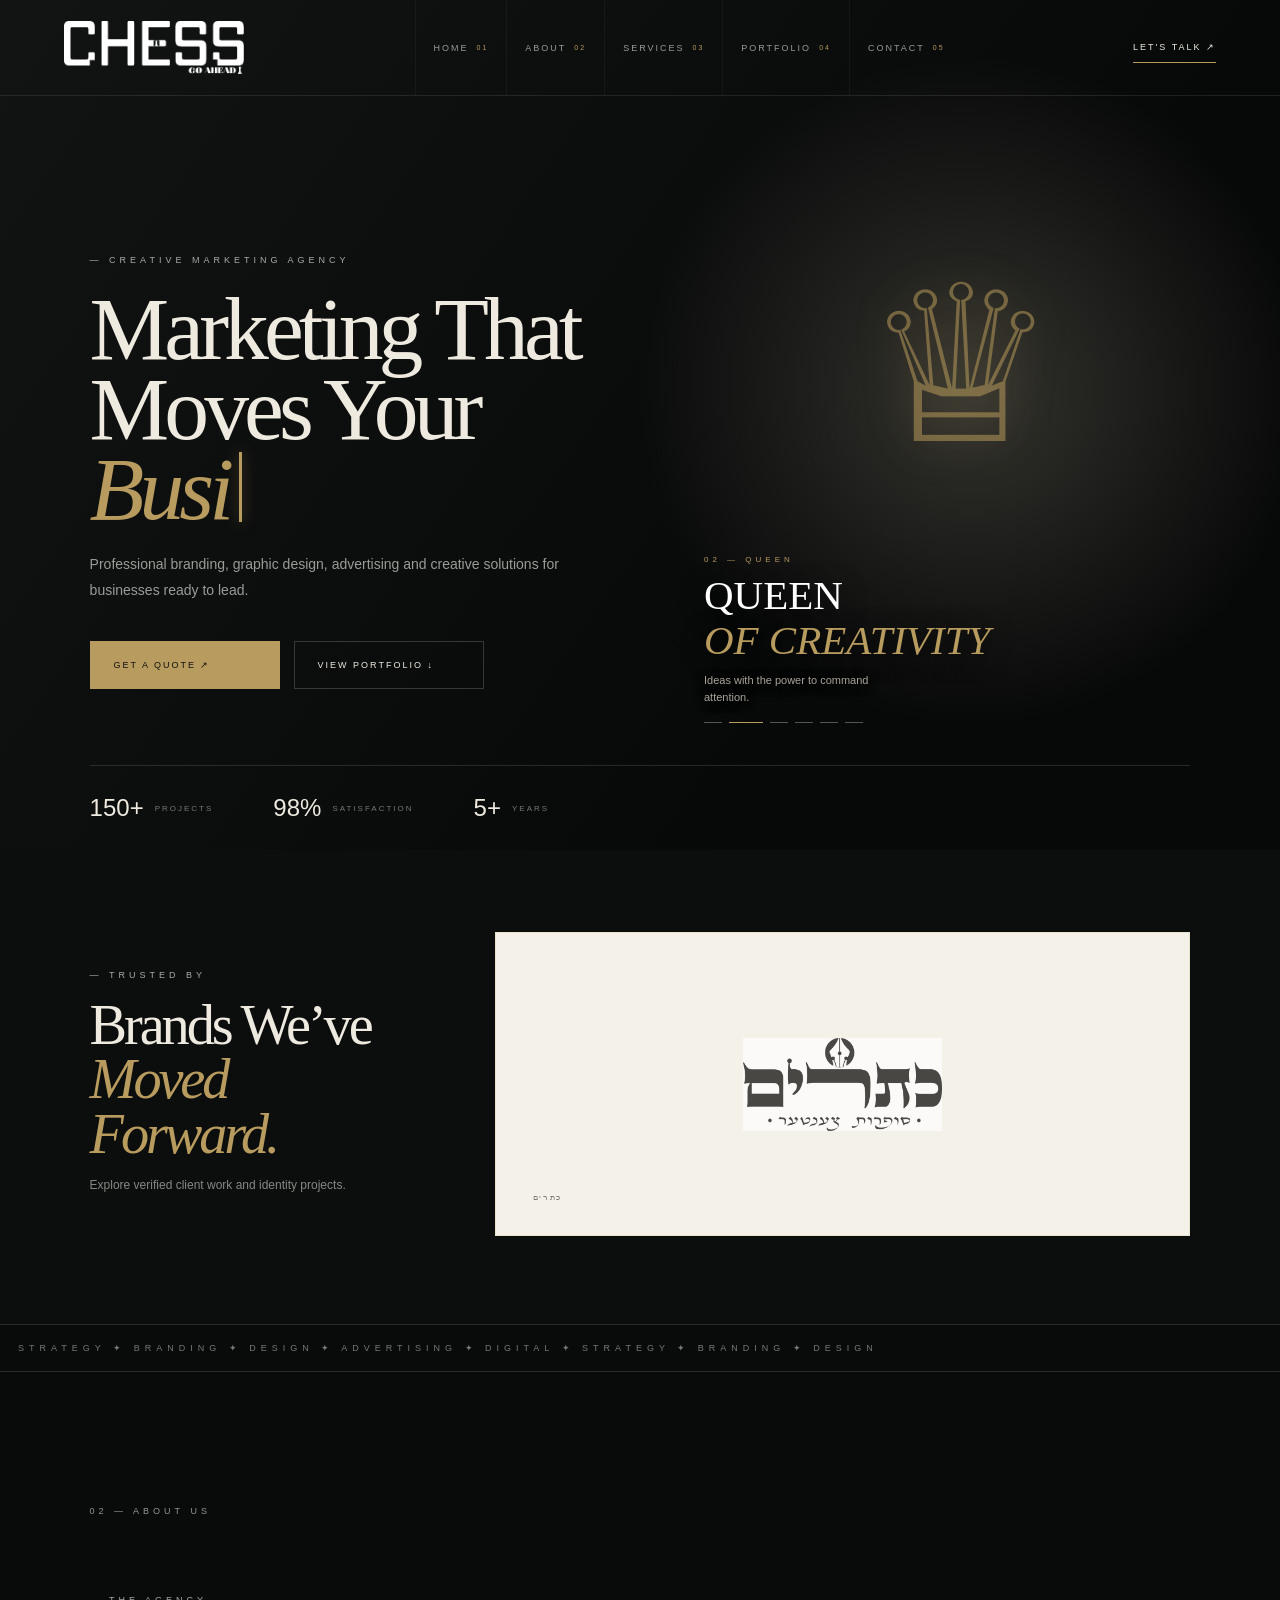
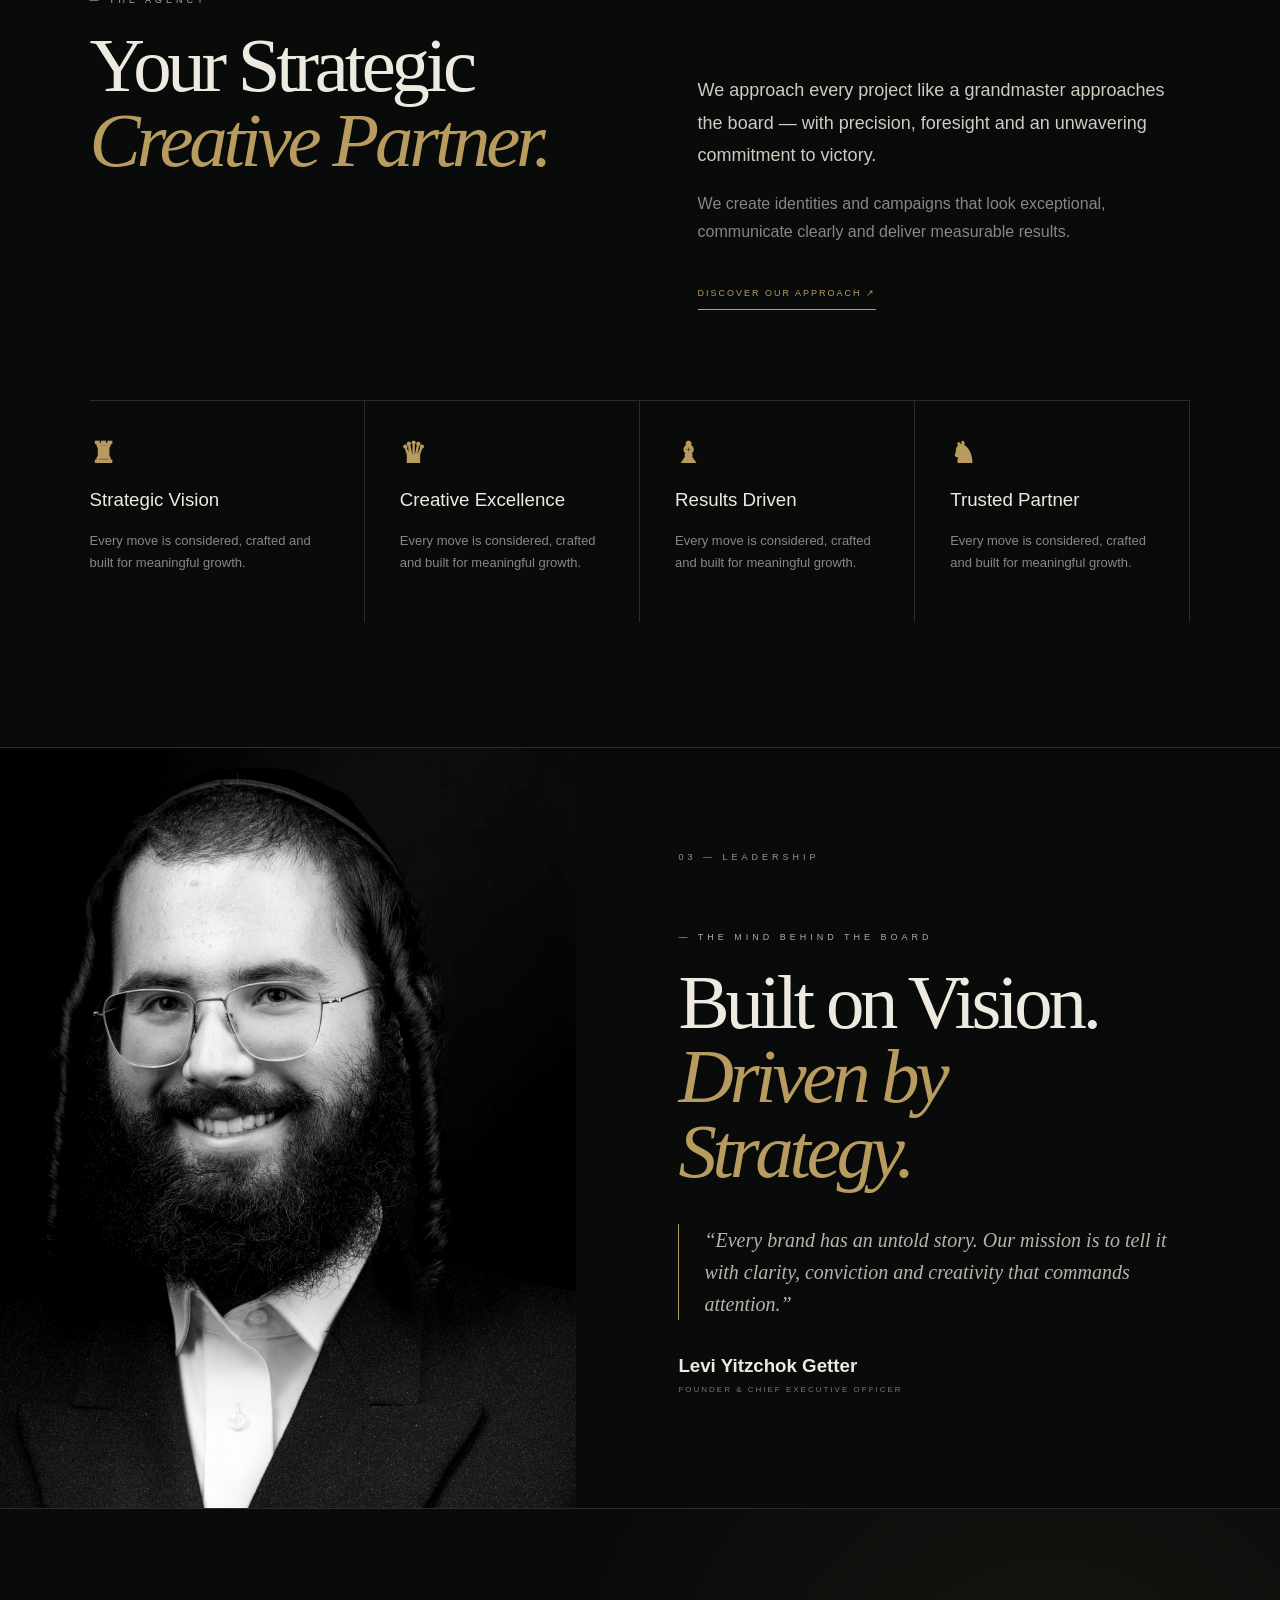
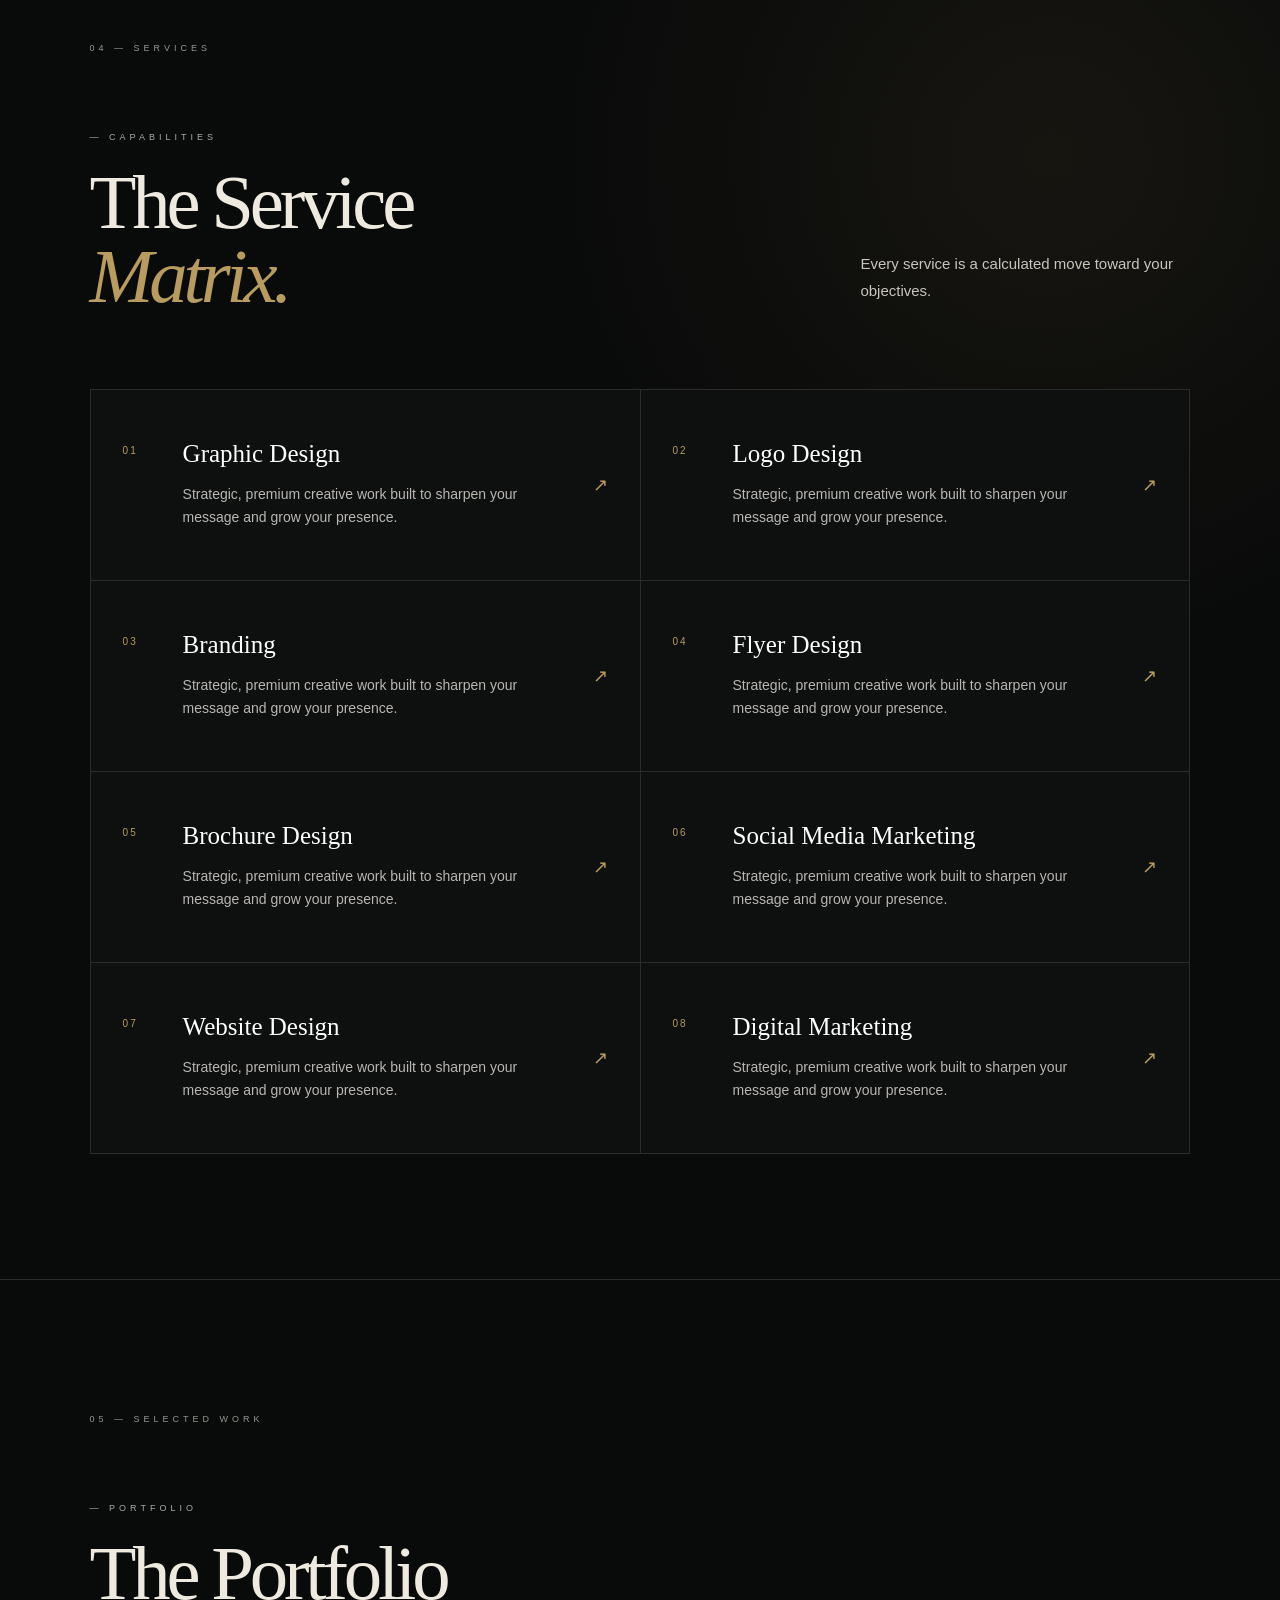
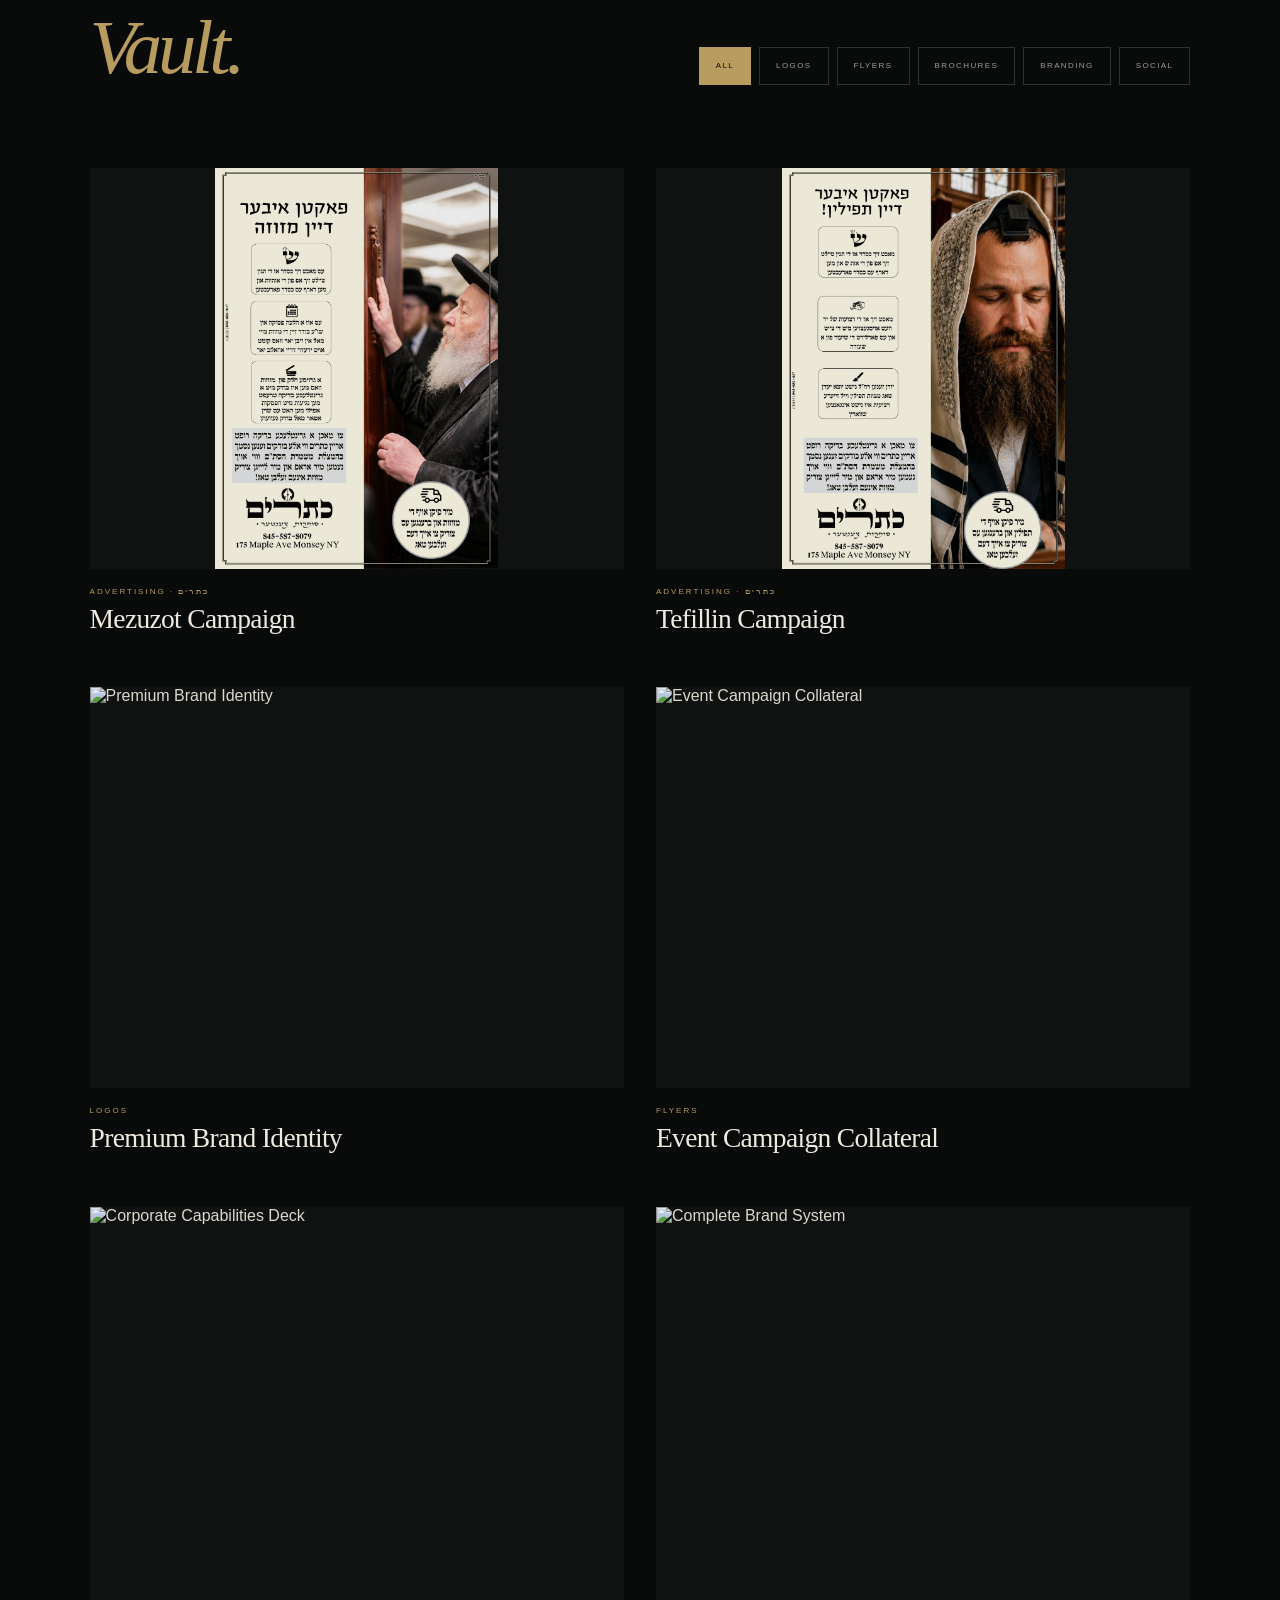
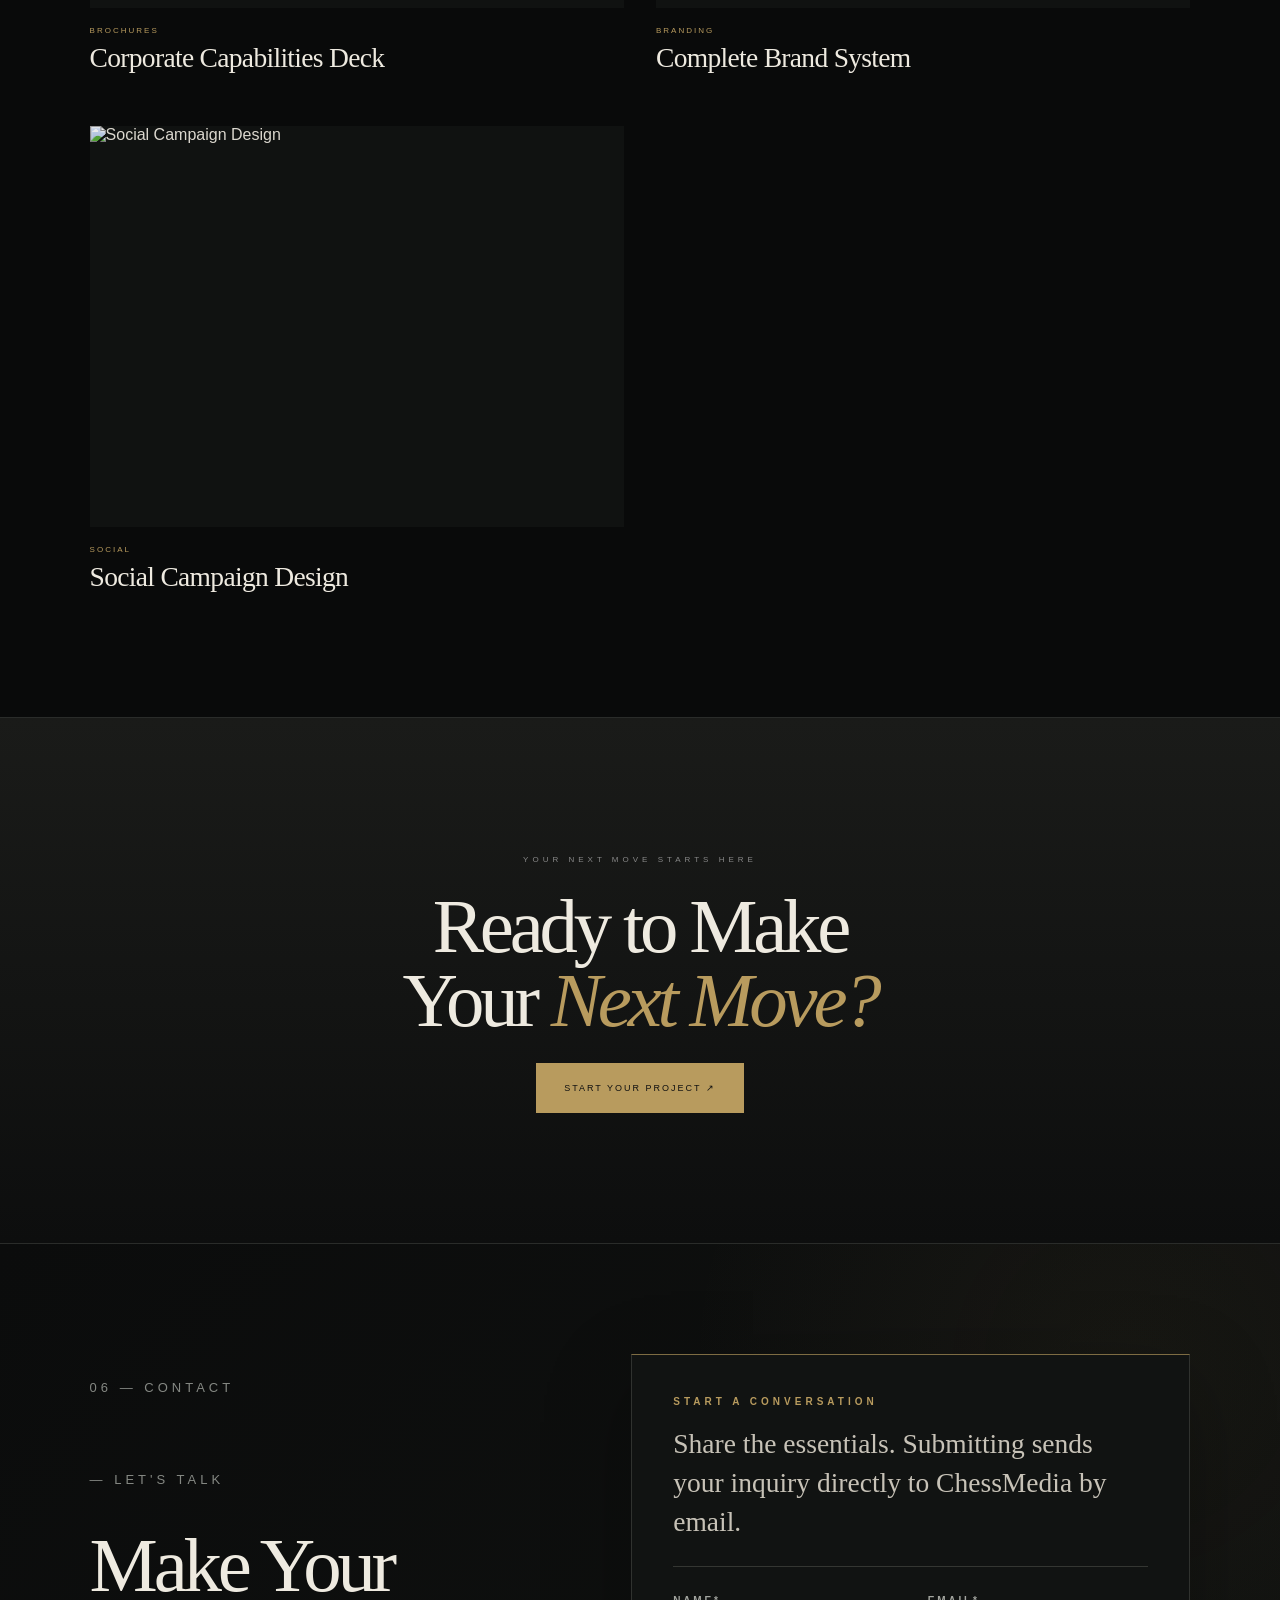
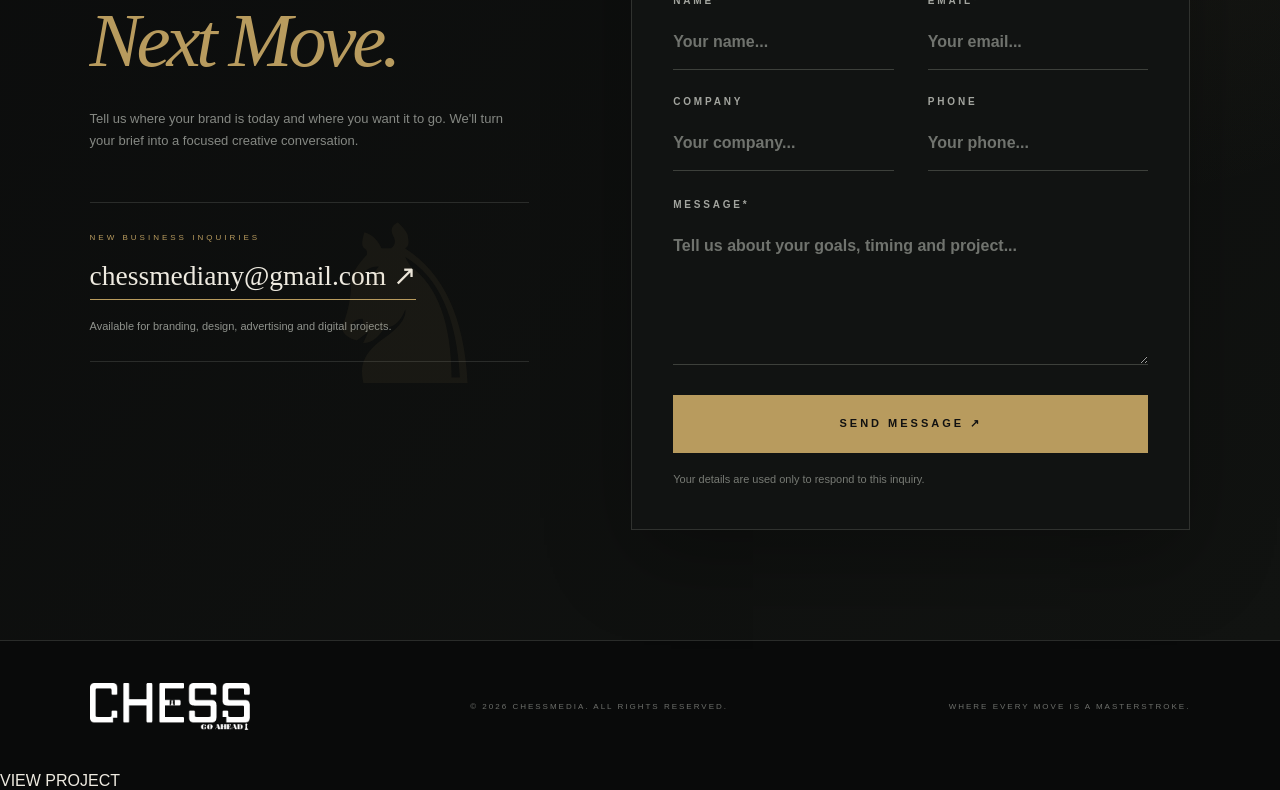
==== commit 4349b102: "Refresh larger contact typography" ====
--- a/index.html
+++ b/index.html
@@ -1,2 +1,2 @@
-<!doctype html><html lang="en"><head><link rel="icon" type="image/png" href="/chessmedia-icon.png?v=20260721"><link rel="apple-touch-icon" href="/chessmedia-icon.png?v=20260721"><meta charset="utf-8"><meta name="viewport" content="width=device-width,initial-scale=1"><title>ChessMedia — Strategic Creative Agency</title><meta name="description" content="Strategic branding, design and marketing that moves business forward."><link rel="canonical" href="https://chessmedia.us/"><meta property="og:title" content="ChessMedia — Strategic Creative Agency"><meta property="og:description" content="Strategic branding, design and marketing that moves business forward."><meta property="og:url" content="https://chessmedia.us/"><meta property="og:type" content="website"><link rel="stylesheet" href="styles.css?v=20260721-contact-refine1"><script type="application/ld+json">{"@context":"https://schema.org","@type":"ProfessionalService","name":"ChessMedia","url":"https://chessmedia.us/","email":"chessmediany@gmail.com","founder":{"@type":"Person","name":"Levi Yitzchok Getter"},"description":"Strategic branding, graphic design, advertising and creative solutions."}</script><!-- chess intro deploy v3 --><!-- square chess animation v1 --></head><body><main><header><a class="logo logoImage" href="#home" aria-label="ChessMedia home"><img src="chess%20logo.png" alt="ChessMedia"></a><nav aria-label="Main navigation"><a href="#home">Home<small>01</small></a><a href="#about">About<small>02</small></a><a href="#services">Services<small>03</small></a><a href="#portfolio">Portfolio<small>04</small></a><a href="#contact">Contact<small>05</small></a></nav><a class="talk" href="#contact">LET'S TALK ↗</a></header><section class="hero" id="home"><div class="heroCopy"><p class="eyebrow">— CREATIVE MARKETING AGENCY</p><h1>Marketing That<br>Moves Your<br><em>Business Forward</em></h1><p class="intro">Professional branding, graphic design, advertising and creative solutions for businesses ready to lead.</p><div class="buttons"><a href="#contact">GET A QUOTE ↗</a><a href="#portfolio">VIEW PORTFOLIO ↓</a></div></div><div class="piece" aria-label="Chess-inspired marketing themes"><div class="heroChessMessages"><span class="heroChessSymbol" data-hero-piece aria-hidden="true">♔</span><div class="heroChessPanel"><small data-hero-kicker>01 — KING</small><strong><span data-hero-title>KING</span><em data-hero-line>OF MARKETING</em></strong><p data-hero-note>Strategy leads every winning move.</p><span class="heroChessDots" aria-hidden="true"><i class="active"></i><i></i><i></i><i></i><i></i><i></i></span></div></div></div><div class="stats"><div><b>150+</b><span>PROJECTS</span></div><div><b>98%</b><span>SATISFACTION</span></div><div><b>5+</b><span>YEARS</span></div></div></section><section class="trustedClients" aria-labelledby="trusted-title"><div class="trustedHead"><p class="eyebrow">— TRUSTED BY</p><h2 id="trusted-title">Brands We’ve<br><em>Moved Forward.</em></h2><p>Explore verified client work and identity projects.</p></div><div class="clientLogoGrid" aria-live="polite"><a class="clientLogo isActive" href="ketarim.html" aria-label="View כתרים portfolio"><img src="ketarim-logo.png" alt="כתרים" loading="lazy"><span>כתרים</span></a><a class="clientLogo" href="kanfie-nesharim.html" aria-label="View Kanfie Nesharim portfolio"><img src="kanfie-nesharim-logo.png" alt="Kanfie Nesharim" loading="lazy"><span>Kanfie Nesharim</span></a><a class="clientLogo" href="jfkosher.html" aria-label="View JFKosher portfolio"><img src="jfkosher-logo.svg" alt="JFKosher" loading="lazy"><span>JFKosher</span></a><a class="clientLogo" href="ohel-yaakov.html" aria-label="View כולל להוראה אהל יעקב portfolio"><img src="ohel-yaakov-logo.png" alt="כולל להוראה - אהל יעקב" loading="lazy"><span dir="rtl">כולל להוראה – אהל יעקב</span></a></div></section><div class="ticker">STRATEGY ✦ BRANDING ✦ DESIGN ✦ ADVERTISING ✦ DIGITAL ✦ STRATEGY ✦ BRANDING ✦ DESIGN</div><section class="section" id="about"><p class="num">02 — ABOUT US</p><div class="split"><div><p class="eyebrow">— THE AGENCY</p><h2>Your Strategic<br><em>Creative Partner.</em></h2></div><div class="copy"><p class="lead">We approach every project like a grandmaster approaches the board — with precision, foresight and an unwavering commitment to victory.</p><p>We create identities and campaigns that look exceptional, communicate clearly and deliver measurable results.</p><a href="#services">DISCOVER OUR APPROACH ↗</a></div></div><div class="values"><article><b>♜</b><h3>Strategic Vision</h3><p>Every move is considered, crafted and built for meaningful growth.</p></article><article><b>♛</b><h3>Creative Excellence</h3><p>Every move is considered, crafted and built for meaningful growth.</p></article><article><b>♝</b><h3>Results Driven</h3><p>Every move is considered, crafted and built for meaningful growth.</p></article><article><b>♞</b><h3>Trusted Partner</h3><p>Every move is considered, crafted and built for meaningful growth.</p></article></div></section><section class="leader"><div class="portrait"><img src="DSC04827-web.jpg" alt="Levi Yitzchok Getter"></div><div><p class="num">03 — LEADERSHIP</p><p class="eyebrow">— THE MIND BEHIND THE BOARD</p><h2>Built on Vision.<br><em>Driven by Strategy.</em></h2><blockquote>“Every brand has an untold story. Our mission is to tell it with clarity, conviction and creativity that commands attention.”</blockquote><h3>Levi Yitzchok Getter</h3><p>FOUNDER &amp; CHIEF EXECUTIVE OFFICER</p></div></section><section class="section" id="services"><p class="num">04 — SERVICES</p><div class="sectionHead"><div><p class="eyebrow">— CAPABILITIES</p><h2>The Service<br><em>Matrix.</em></h2></div><p>Every service is a calculated move toward your objectives.</p></div><div class="serviceList"><article><span>01</span><h3>Graphic Design</h3><p>Strategic, premium creative work built to sharpen your message and grow your presence.</p><b>↗</b></article><article><span>02</span><h3>Logo Design</h3><p>Strategic, premium creative work built to sharpen your message and grow your presence.</p><b>↗</b></article><article><span>03</span><h3>Branding</h3><p>Strategic, premium creative work built to sharpen your message and grow your presence.</p><b>↗</b></article><article><span>04</span><h3>Flyer Design</h3><p>Strategic, premium creative work built to sharpen your message and grow your presence.</p><b>↗</b></article><article><span>05</span><h3>Brochure Design</h3><p>Strategic, premium creative work built to sharpen your message and grow your presence.</p><b>↗</b></article><article><span>06</span><h3>Social Media Marketing</h3><p>Strategic, premium creative work built to sharpen your message and grow your presence.</p><b>↗</b></article><article><span>07</span><h3>Website Design</h3><p>Strategic, premium creative work built to sharpen your message and grow your presence.</p><b>↗</b></article><article><span>08</span><h3>Digital Marketing</h3><p>Strategic, premium creative work built to sharpen your message and grow your presence.</p><b>↗</b></article></div></section><section class="section" id="portfolio"><p class="num">05 — SELECTED WORK</p><div class="sectionHead"><div><p class="eyebrow">— PORTFOLIO</p><h2>The Portfolio<br><em>Vault.</em></h2></div><div class="filters" role="group" aria-label="Portfolio filters"><button class="active" data-filter="All">All</button><button data-filter="Logos">Logos</button><button data-filter="Flyers">Flyers</button><button data-filter="Brochures">Brochures</button><button data-filter="Branding">Branding</button><button data-filter="Social">Social</button></div></div><div class="works"><article data-category="Flyers"><a href="ketarim.html#projects"><div><img src="ketarim-mezuzot.jpg" alt="כתרים mezuzot campaign" loading="lazy"><span>VIEW PROJECT ↗</span></div><small>Advertising · כתרים</small><h3>Mezuzot Campaign</h3></a></article><article data-category="Flyers"><a href="ketarim.html#projects"><div><img src="ketarim-tefillin.jpg" alt="כתרים tefillin campaign" loading="lazy"><span>VIEW PROJECT ↗</span></div><small>Advertising · כתרים</small><h3>Tefillin Campaign</h3></a></article><article class="wide" data-category="Logos"><div><img src="https://media.base44.com/images/public/6a30a349ddb7e9db13139ad5/206e94da7_generated_3257b2a2.png" alt="Premium Brand Identity"><span>VIEW PROJECT ↗</span></div><small>Logos</small><h3>Premium Brand Identity</h3></article><article data-category="Flyers"><div><img src="https://media.base44.com/images/public/6a30a349ddb7e9db13139ad5/10ecdc53f_generated_f1c75923.png" alt="Event Campaign Collateral"><span>VIEW PROJECT ↗</span></div><small>Flyers</small><h3>Event Campaign Collateral</h3></article><article data-category="Brochures"><div><img src="https://media.base44.com/images/public/6a30a349ddb7e9db13139ad5/18a0280c0_generated_9608c427.png" alt="Corporate Capabilities Deck"><span>VIEW PROJECT ↗</span></div><small>Brochures</small><h3>Corporate Capabilities Deck</h3></article><article data-category="Branding"><div><img src="https://media.base44.com/images/public/6a30a349ddb7e9db13139ad5/9a158aad9_generated_ef2117c6.png" alt="Complete Brand System"><span>VIEW PROJECT ↗</span></div><small>Branding</small><h3>Complete Brand System</h3></article><article data-category="Social"><div><img src="https://media.base44.com/images/public/6a30a349ddb7e9db13139ad5/b3453d474_generated_95844af2.png" alt="Social Campaign Design"><span>VIEW PROJECT ↗</span></div><small>Social</small><h3>Social Campaign Design</h3></article></div></section><section class="cta"><small>YOUR NEXT MOVE STARTS HERE</small><h2>Ready to Make<br>Your <em>Next Move?</em></h2><a href="#contact">START YOUR PROJECT ↗</a></section><section class="section contact" id="contact"><div><p class="num">06 — CONTACT</p><p class="eyebrow">— LET'S TALK</p><h2>Make Your<br><em>Next Move.</em></h2><p>Tell us where your brand is today and where you want it to go. We'll turn your brief into a focused creative conversation.</p><div class="contactDetails"><small>NEW BUSINESS INQUIRIES</small><a href="mailto:chessmediany@gmail.com?subject=New%20ChessMedia%20Project%20Inquiry">chessmediany@gmail.com ↗</a><span>Available for branding, design, advertising and digital projects.</span></div></div><form id="contact-form"><input type="text" name="_honey" tabindex="-1" autocomplete="off" aria-hidden="true" style="position:absolute;left:-9999px"><div class="formIntro"><span>START A CONVERSATION</span><p>Share the essentials. Submitting sends your inquiry directly to ChessMedia by email.</p></div><label>Name*<input name="name" required autocomplete="name" placeholder="Your name..."></label><label>Email*<input name="email" required type="email" autocomplete="email" placeholder="Your email..."></label><label>Company<input name="company" autocomplete="organization" placeholder="Your company..."></label><label>Phone<input name="phone" type="tel" autocomplete="tel" placeholder="Your phone..."></label><label class="full">Message*<textarea name="message" required placeholder="Tell us about your goals, timing and project..."></textarea></label><button type="submit">SEND MESSAGE ↗</button><p class="privacy">Your details are used only to respond to this inquiry.</p></form></section><footer><a class="logo logoImage" href="#home" aria-label="ChessMedia home"><img src="chess%20logo.png" alt="ChessMedia"></a><p>© 2026 CHESSMEDIA. ALL RIGHTS RESERVED.</p><p>WHERE EVERY MOVE IS A MASTERSTROKE.</p></footer></main><script src="script.js?v=20260721-logo-carousel1"></script></body></html>
+<!doctype html><html lang="en"><head><link rel="icon" type="image/png" href="/chessmedia-icon.png?v=20260721"><link rel="apple-touch-icon" href="/chessmedia-icon.png?v=20260721"><meta charset="utf-8"><meta name="viewport" content="width=device-width,initial-scale=1"><title>ChessMedia — Strategic Creative Agency</title><meta name="description" content="Strategic branding, design and marketing that moves business forward."><link rel="canonical" href="https://chessmedia.us/"><meta property="og:title" content="ChessMedia — Strategic Creative Agency"><meta property="og:description" content="Strategic branding, design and marketing that moves business forward."><meta property="og:url" content="https://chessmedia.us/"><meta property="og:type" content="website"><link rel="stylesheet" href="styles.css?v=20260721-contact-type2"><script type="application/ld+json">{"@context":"https://schema.org","@type":"ProfessionalService","name":"ChessMedia","url":"https://chessmedia.us/","email":"chessmediany@gmail.com","founder":{"@type":"Person","name":"Levi Yitzchok Getter"},"description":"Strategic branding, graphic design, advertising and creative solutions."}</script><!-- chess intro deploy v3 --><!-- square chess animation v1 --></head><body><main><header><a class="logo logoImage" href="#home" aria-label="ChessMedia home"><img src="chess%20logo.png" alt="ChessMedia"></a><nav aria-label="Main navigation"><a href="#home">Home<small>01</small></a><a href="#about">About<small>02</small></a><a href="#services">Services<small>03</small></a><a href="#portfolio">Portfolio<small>04</small></a><a href="#contact">Contact<small>05</small></a></nav><a class="talk" href="#contact">LET'S TALK ↗</a></header><section class="hero" id="home"><div class="heroCopy"><p class="eyebrow">— CREATIVE MARKETING AGENCY</p><h1>Marketing That<br>Moves Your<br><em>Business Forward</em></h1><p class="intro">Professional branding, graphic design, advertising and creative solutions for businesses ready to lead.</p><div class="buttons"><a href="#contact">GET A QUOTE ↗</a><a href="#portfolio">VIEW PORTFOLIO ↓</a></div></div><div class="piece" aria-label="Chess-inspired marketing themes"><div class="heroChessMessages"><span class="heroChessSymbol" data-hero-piece aria-hidden="true">♔</span><div class="heroChessPanel"><small data-hero-kicker>01 — KING</small><strong><span data-hero-title>KING</span><em data-hero-line>OF MARKETING</em></strong><p data-hero-note>Strategy leads every winning move.</p><span class="heroChessDots" aria-hidden="true"><i class="active"></i><i></i><i></i><i></i><i></i><i></i></span></div></div></div><div class="stats"><div><b>150+</b><span>PROJECTS</span></div><div><b>98%</b><span>SATISFACTION</span></div><div><b>5+</b><span>YEARS</span></div></div></section><section class="trustedClients" aria-labelledby="trusted-title"><div class="trustedHead"><p class="eyebrow">— TRUSTED BY</p><h2 id="trusted-title">Brands We’ve<br><em>Moved Forward.</em></h2><p>Explore verified client work and identity projects.</p></div><div class="clientLogoGrid" aria-live="polite"><a class="clientLogo isActive" href="ketarim.html" aria-label="View כתרים portfolio"><img src="ketarim-logo.png" alt="כתרים" loading="lazy"><span>כתרים</span></a><a class="clientLogo" href="kanfie-nesharim.html" aria-label="View Kanfie Nesharim portfolio"><img src="kanfie-nesharim-logo.png" alt="Kanfie Nesharim" loading="lazy"><span>Kanfie Nesharim</span></a><a class="clientLogo" href="jfkosher.html" aria-label="View JFKosher portfolio"><img src="jfkosher-logo.svg" alt="JFKosher" loading="lazy"><span>JFKosher</span></a><a class="clientLogo" href="ohel-yaakov.html" aria-label="View כולל להוראה אהל יעקב portfolio"><img src="ohel-yaakov-logo.png" alt="כולל להוראה - אהל יעקב" loading="lazy"><span dir="rtl">כולל להוראה – אהל יעקב</span></a></div></section><div class="ticker">STRATEGY ✦ BRANDING ✦ DESIGN ✦ ADVERTISING ✦ DIGITAL ✦ STRATEGY ✦ BRANDING ✦ DESIGN</div><section class="section" id="about"><p class="num">02 — ABOUT US</p><div class="split"><div><p class="eyebrow">— THE AGENCY</p><h2>Your Strategic<br><em>Creative Partner.</em></h2></div><div class="copy"><p class="lead">We approach every project like a grandmaster approaches the board — with precision, foresight and an unwavering commitment to victory.</p><p>We create identities and campaigns that look exceptional, communicate clearly and deliver measurable results.</p><a href="#services">DISCOVER OUR APPROACH ↗</a></div></div><div class="values"><article><b>♜</b><h3>Strategic Vision</h3><p>Every move is considered, crafted and built for meaningful growth.</p></article><article><b>♛</b><h3>Creative Excellence</h3><p>Every move is considered, crafted and built for meaningful growth.</p></article><article><b>♝</b><h3>Results Driven</h3><p>Every move is considered, crafted and built for meaningful growth.</p></article><article><b>♞</b><h3>Trusted Partner</h3><p>Every move is considered, crafted and built for meaningful growth.</p></article></div></section><section class="leader"><div class="portrait"><img src="DSC04827-web.jpg" alt="Levi Yitzchok Getter"></div><div><p class="num">03 — LEADERSHIP</p><p class="eyebrow">— THE MIND BEHIND THE BOARD</p><h2>Built on Vision.<br><em>Driven by Strategy.</em></h2><blockquote>“Every brand has an untold story. Our mission is to tell it with clarity, conviction and creativity that commands attention.”</blockquote><h3>Levi Yitzchok Getter</h3><p>FOUNDER &amp; CHIEF EXECUTIVE OFFICER</p></div></section><section class="section" id="services"><p class="num">04 — SERVICES</p><div class="sectionHead"><div><p class="eyebrow">— CAPABILITIES</p><h2>The Service<br><em>Matrix.</em></h2></div><p>Every service is a calculated move toward your objectives.</p></div><div class="serviceList"><article><span>01</span><h3>Graphic Design</h3><p>Strategic, premium creative work built to sharpen your message and grow your presence.</p><b>↗</b></article><article><span>02</span><h3>Logo Design</h3><p>Strategic, premium creative work built to sharpen your message and grow your presence.</p><b>↗</b></article><article><span>03</span><h3>Branding</h3><p>Strategic, premium creative work built to sharpen your message and grow your presence.</p><b>↗</b></article><article><span>04</span><h3>Flyer Design</h3><p>Strategic, premium creative work built to sharpen your message and grow your presence.</p><b>↗</b></article><article><span>05</span><h3>Brochure Design</h3><p>Strategic, premium creative work built to sharpen your message and grow your presence.</p><b>↗</b></article><article><span>06</span><h3>Social Media Marketing</h3><p>Strategic, premium creative work built to sharpen your message and grow your presence.</p><b>↗</b></article><article><span>07</span><h3>Website Design</h3><p>Strategic, premium creative work built to sharpen your message and grow your presence.</p><b>↗</b></article><article><span>08</span><h3>Digital Marketing</h3><p>Strategic, premium creative work built to sharpen your message and grow your presence.</p><b>↗</b></article></div></section><section class="section" id="portfolio"><p class="num">05 — SELECTED WORK</p><div class="sectionHead"><div><p class="eyebrow">— PORTFOLIO</p><h2>The Portfolio<br><em>Vault.</em></h2></div><div class="filters" role="group" aria-label="Portfolio filters"><button class="active" data-filter="All">All</button><button data-filter="Logos">Logos</button><button data-filter="Flyers">Flyers</button><button data-filter="Brochures">Brochures</button><button data-filter="Branding">Branding</button><button data-filter="Social">Social</button></div></div><div class="works"><article data-category="Flyers"><a href="ketarim.html#projects"><div><img src="ketarim-mezuzot.jpg" alt="כתרים mezuzot campaign" loading="lazy"><span>VIEW PROJECT ↗</span></div><small>Advertising · כתרים</small><h3>Mezuzot Campaign</h3></a></article><article data-category="Flyers"><a href="ketarim.html#projects"><div><img src="ketarim-tefillin.jpg" alt="כתרים tefillin campaign" loading="lazy"><span>VIEW PROJECT ↗</span></div><small>Advertising · כתרים</small><h3>Tefillin Campaign</h3></a></article><article class="wide" data-category="Logos"><div><img src="https://media.base44.com/images/public/6a30a349ddb7e9db13139ad5/206e94da7_generated_3257b2a2.png" alt="Premium Brand Identity"><span>VIEW PROJECT ↗</span></div><small>Logos</small><h3>Premium Brand Identity</h3></article><article data-category="Flyers"><div><img src="https://media.base44.com/images/public/6a30a349ddb7e9db13139ad5/10ecdc53f_generated_f1c75923.png" alt="Event Campaign Collateral"><span>VIEW PROJECT ↗</span></div><small>Flyers</small><h3>Event Campaign Collateral</h3></article><article data-category="Brochures"><div><img src="https://media.base44.com/images/public/6a30a349ddb7e9db13139ad5/18a0280c0_generated_9608c427.png" alt="Corporate Capabilities Deck"><span>VIEW PROJECT ↗</span></div><small>Brochures</small><h3>Corporate Capabilities Deck</h3></article><article data-category="Branding"><div><img src="https://media.base44.com/images/public/6a30a349ddb7e9db13139ad5/9a158aad9_generated_ef2117c6.png" alt="Complete Brand System"><span>VIEW PROJECT ↗</span></div><small>Branding</small><h3>Complete Brand System</h3></article><article data-category="Social"><div><img src="https://media.base44.com/images/public/6a30a349ddb7e9db13139ad5/b3453d474_generated_95844af2.png" alt="Social Campaign Design"><span>VIEW PROJECT ↗</span></div><small>Social</small><h3>Social Campaign Design</h3></article></div></section><section class="cta"><small>YOUR NEXT MOVE STARTS HERE</small><h2>Ready to Make<br>Your <em>Next Move?</em></h2><a href="#contact">START YOUR PROJECT ↗</a></section><section class="section contact" id="contact"><div><p class="num">06 — CONTACT</p><p class="eyebrow">— LET'S TALK</p><h2>Make Your<br><em>Next Move.</em></h2><p>Tell us where your brand is today and where you want it to go. We'll turn your brief into a focused creative conversation.</p><div class="contactDetails"><small>NEW BUSINESS INQUIRIES</small><a href="mailto:chessmediany@gmail.com?subject=New%20ChessMedia%20Project%20Inquiry">chessmediany@gmail.com ↗</a><span>Available for branding, design, advertising and digital projects.</span></div></div><form id="contact-form"><input type="text" name="_honey" tabindex="-1" autocomplete="off" aria-hidden="true" style="position:absolute;left:-9999px"><div class="formIntro"><span>START A CONVERSATION</span><p>Share the essentials. Submitting sends your inquiry directly to ChessMedia by email.</p></div><label>Name*<input name="name" required autocomplete="name" placeholder="Your name..."></label><label>Email*<input name="email" required type="email" autocomplete="email" placeholder="Your email..."></label><label>Company<input name="company" autocomplete="organization" placeholder="Your company..."></label><label>Phone<input name="phone" type="tel" autocomplete="tel" placeholder="Your phone..."></label><label class="full">Message*<textarea name="message" required placeholder="Tell us about your goals, timing and project..."></textarea></label><button type="submit">SEND MESSAGE ↗</button><p class="privacy">Your details are used only to respond to this inquiry.</p></form></section><footer><a class="logo logoImage" href="#home" aria-label="ChessMedia home"><img src="chess%20logo.png" alt="ChessMedia"></a><p>© 2026 CHESSMEDIA. ALL RIGHTS RESERVED.</p><p>WHERE EVERY MOVE IS A MASTERSTROKE.</p></footer></main><script src="script.js?v=20260721-logo-carousel1"></script></body></html>
 VIEW PROJECT
--- a/styles.css
+++ b/styles.css
@@ -366,3 +366,14 @@
 @media(max-width:1050px){#contact.contact{grid-template-columns:1fr;gap:60px}#contact>div:first-child{max-width:760px}#contact form{max-width:900px;width:100%}}
 @media(max-width:680px){#contact.contact{gap:44px;padding-top:78px;padding-bottom:78px}#contact h2{margin-top:28px}#contact form{grid-template-columns:1fr;gap:24px;padding:28px 22px}#contact .formIntro,#contact .full,#contact button,#contact .privacy{grid-column:span 1}#contact .formIntro{padding-bottom:22px;margin-bottom:0}#contact textarea{height:130px;min-height:130px}#contact .contactDetails{margin-top:38px}}
 @media(prefers-reduced-motion:reduce){#contact .contactDetails a,#contact input,#contact textarea,#contact button{transition:none}}
+
+
+/* 2026-07-21 larger contact typography */
+#contact .formIntro span{font-size:10px;letter-spacing:4px;font-weight:600}
+#contact .formIntro p{font-size:clamp(23px,2.15vw,31px);line-height:1.42}
+#contact label{font-size:10px;letter-spacing:2.8px;font-weight:600}
+#contact input,#contact textarea{font-size:16px;line-height:1.55}
+#contact input::placeholder,#contact textarea::placeholder{font-size:16px}
+#contact button{font-size:11px;letter-spacing:3px}
+#contact .privacy{font-size:11px;line-height:1.6}
+@media(max-width:680px){#contact .formIntro span{font-size:9px}#contact .formIntro p{font-size:22px}#contact label{font-size:9px}#contact input,#contact textarea,#contact input::placeholder,#contact textarea::placeholder{font-size:15px}#contact button{font-size:10px}}
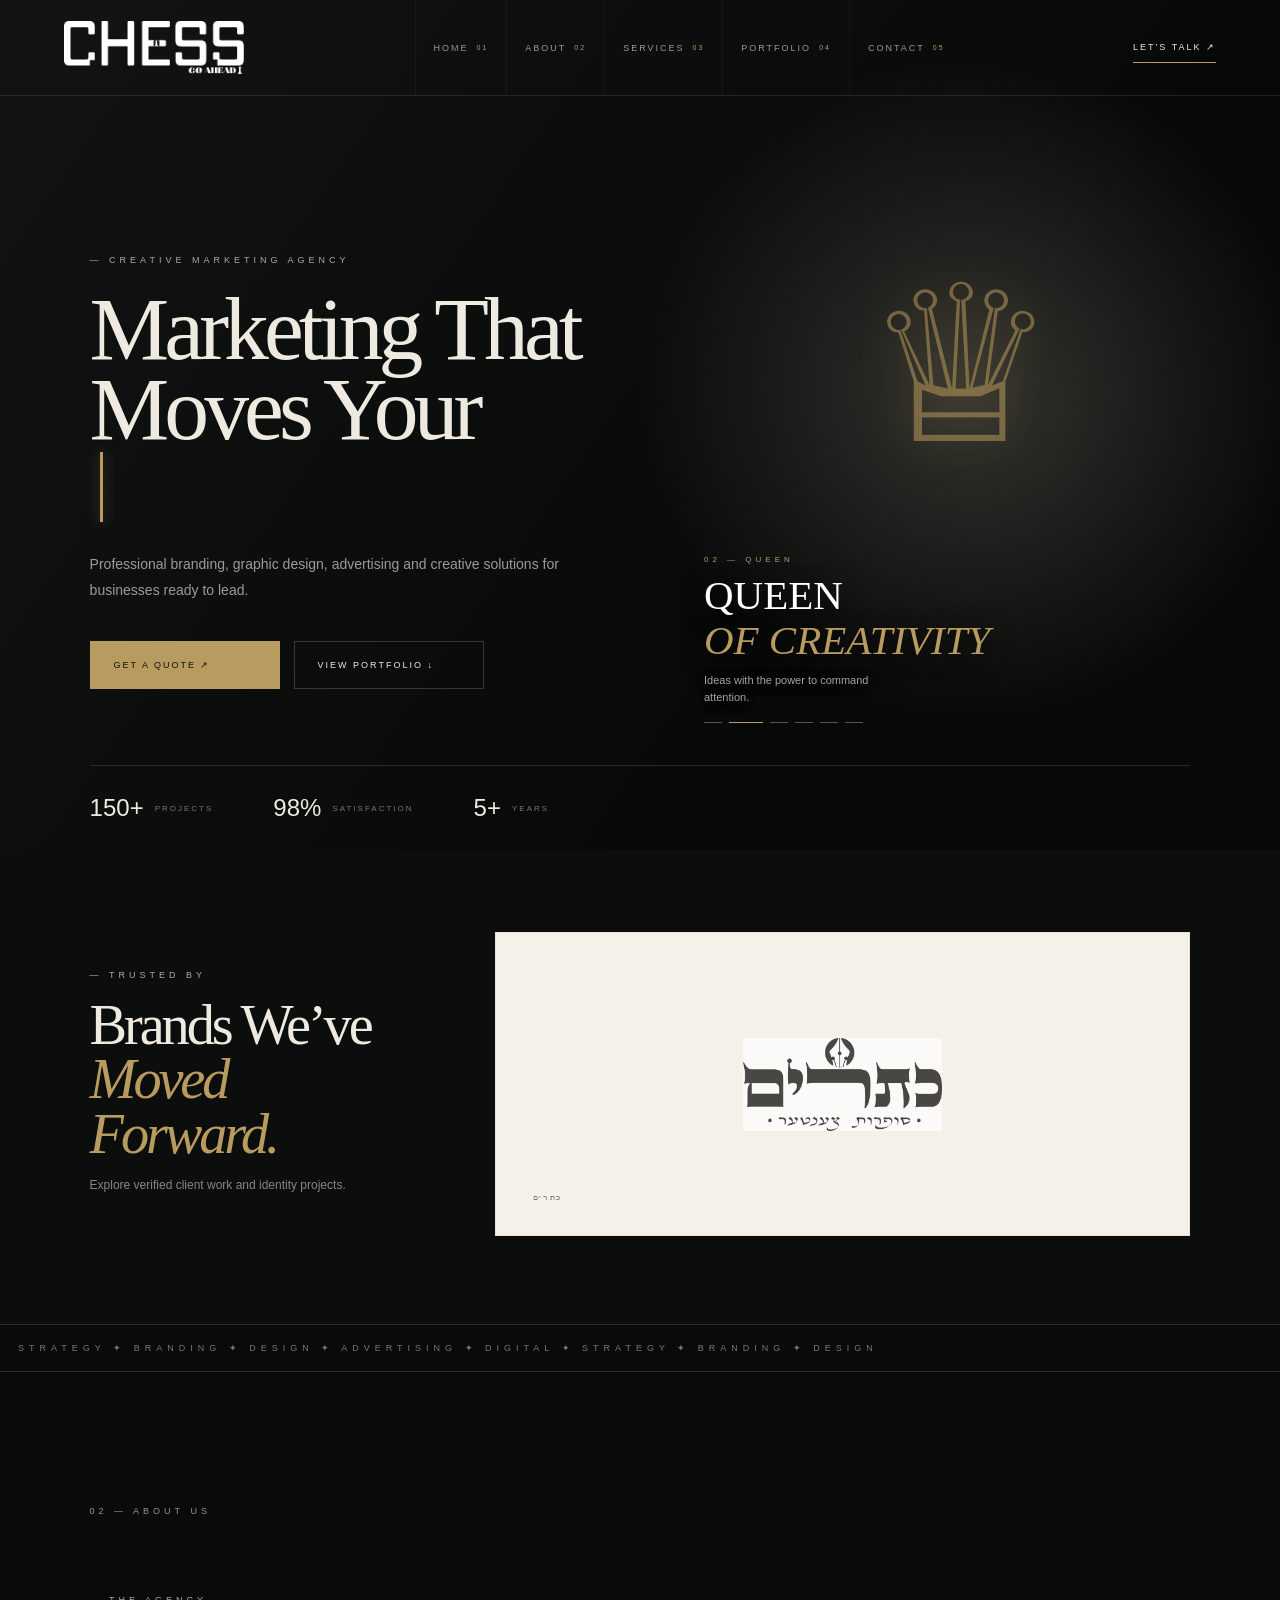
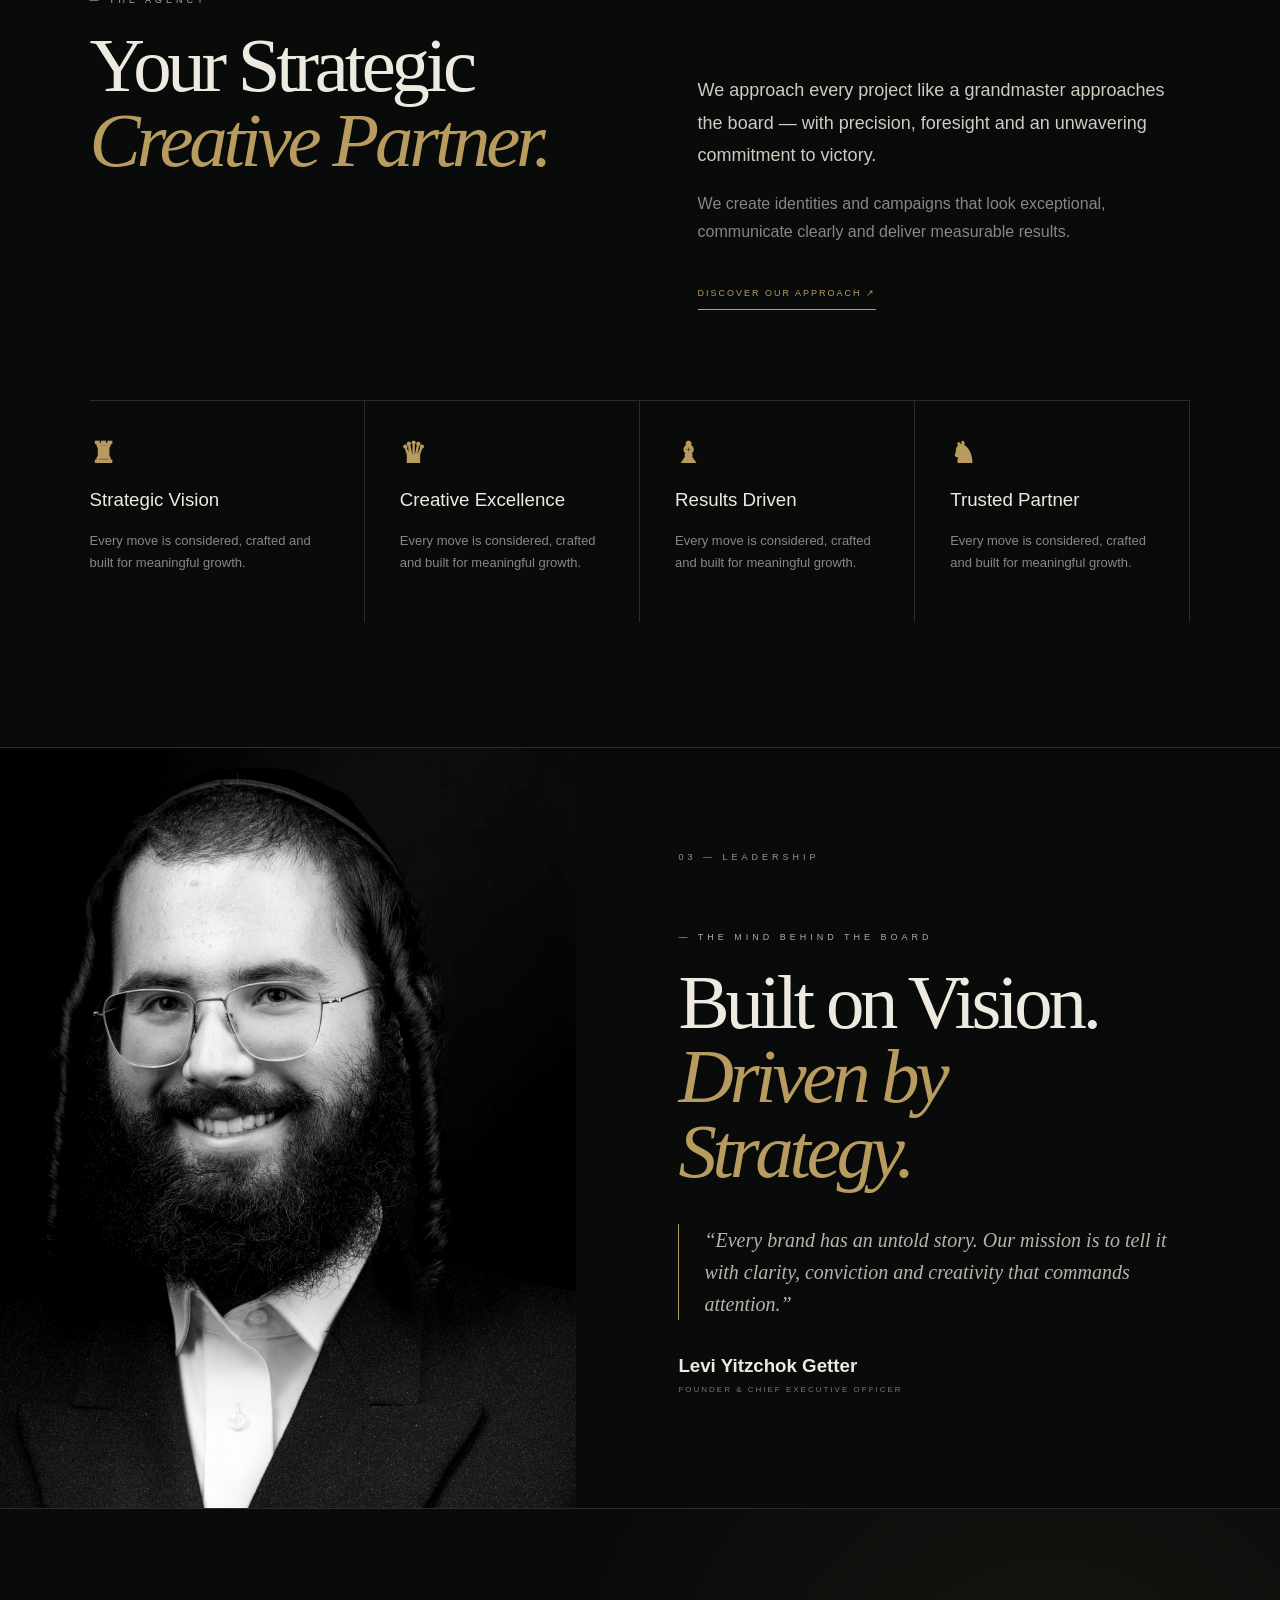
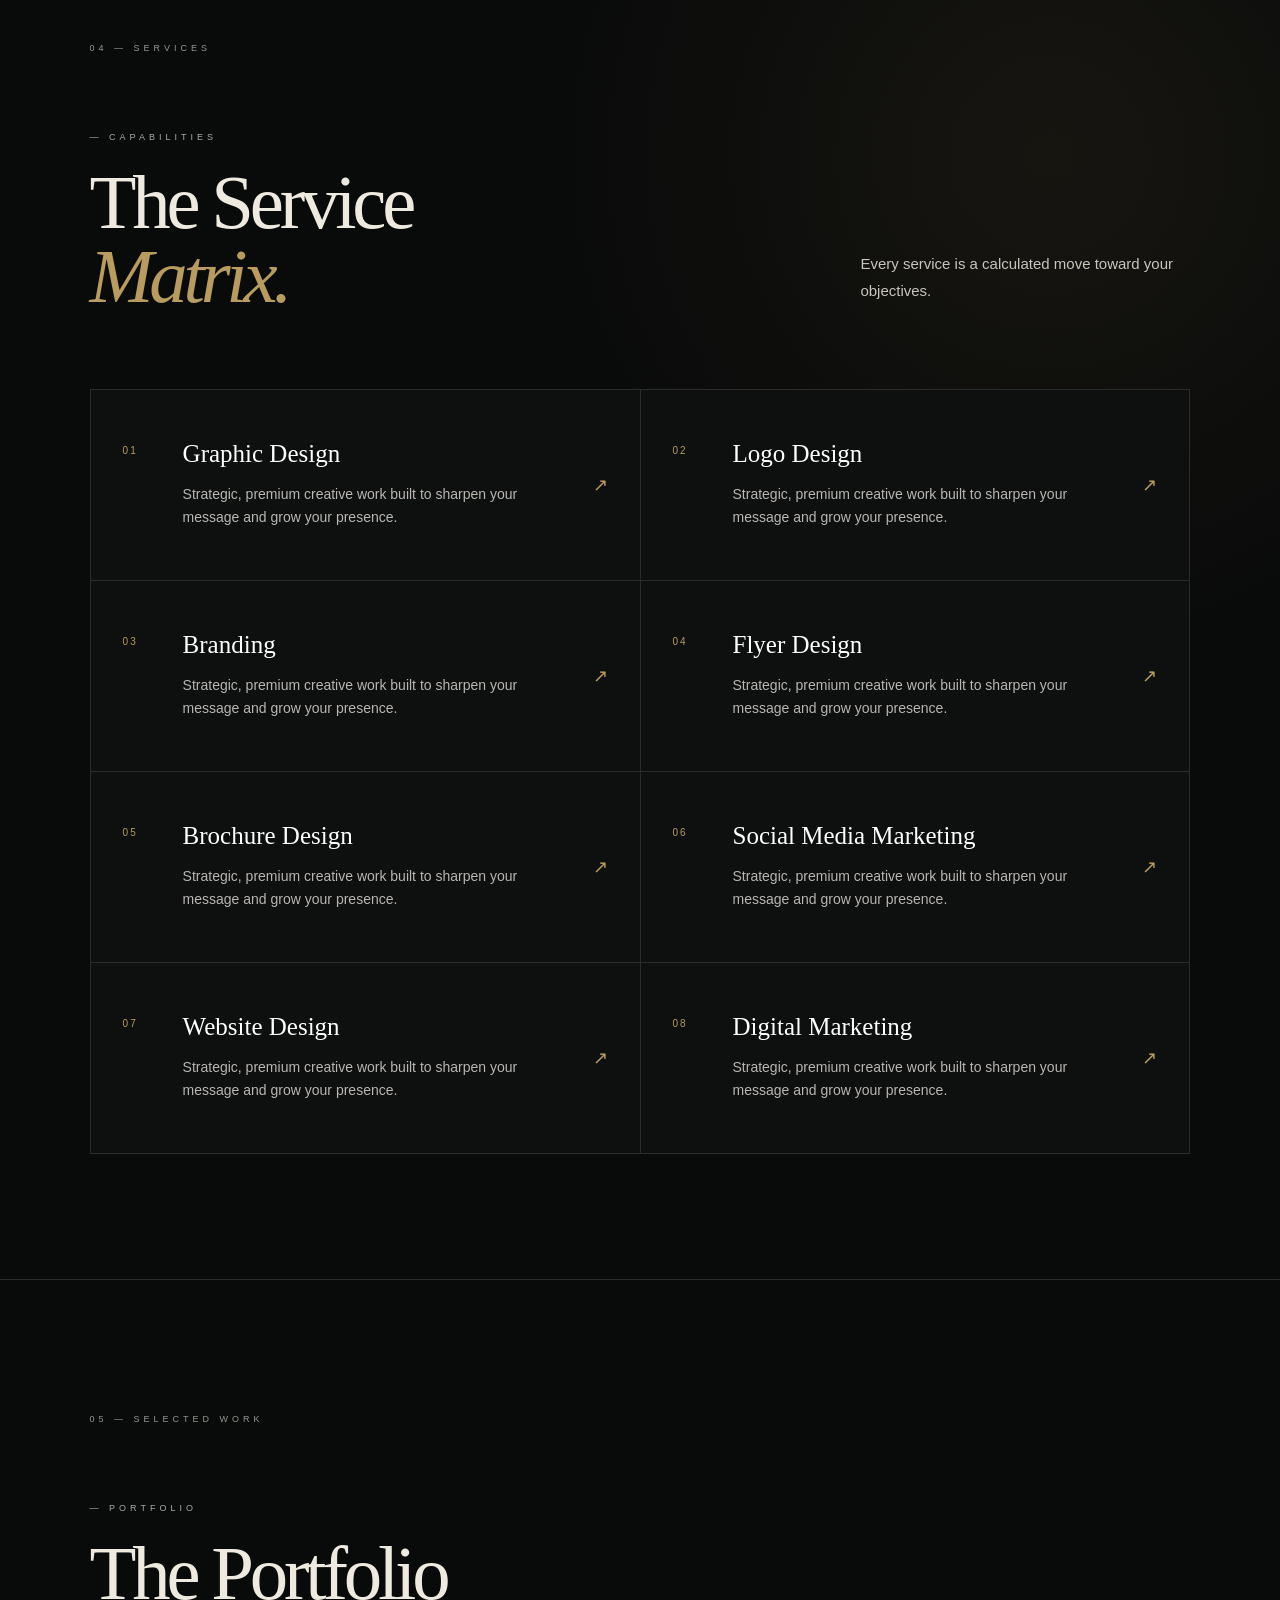
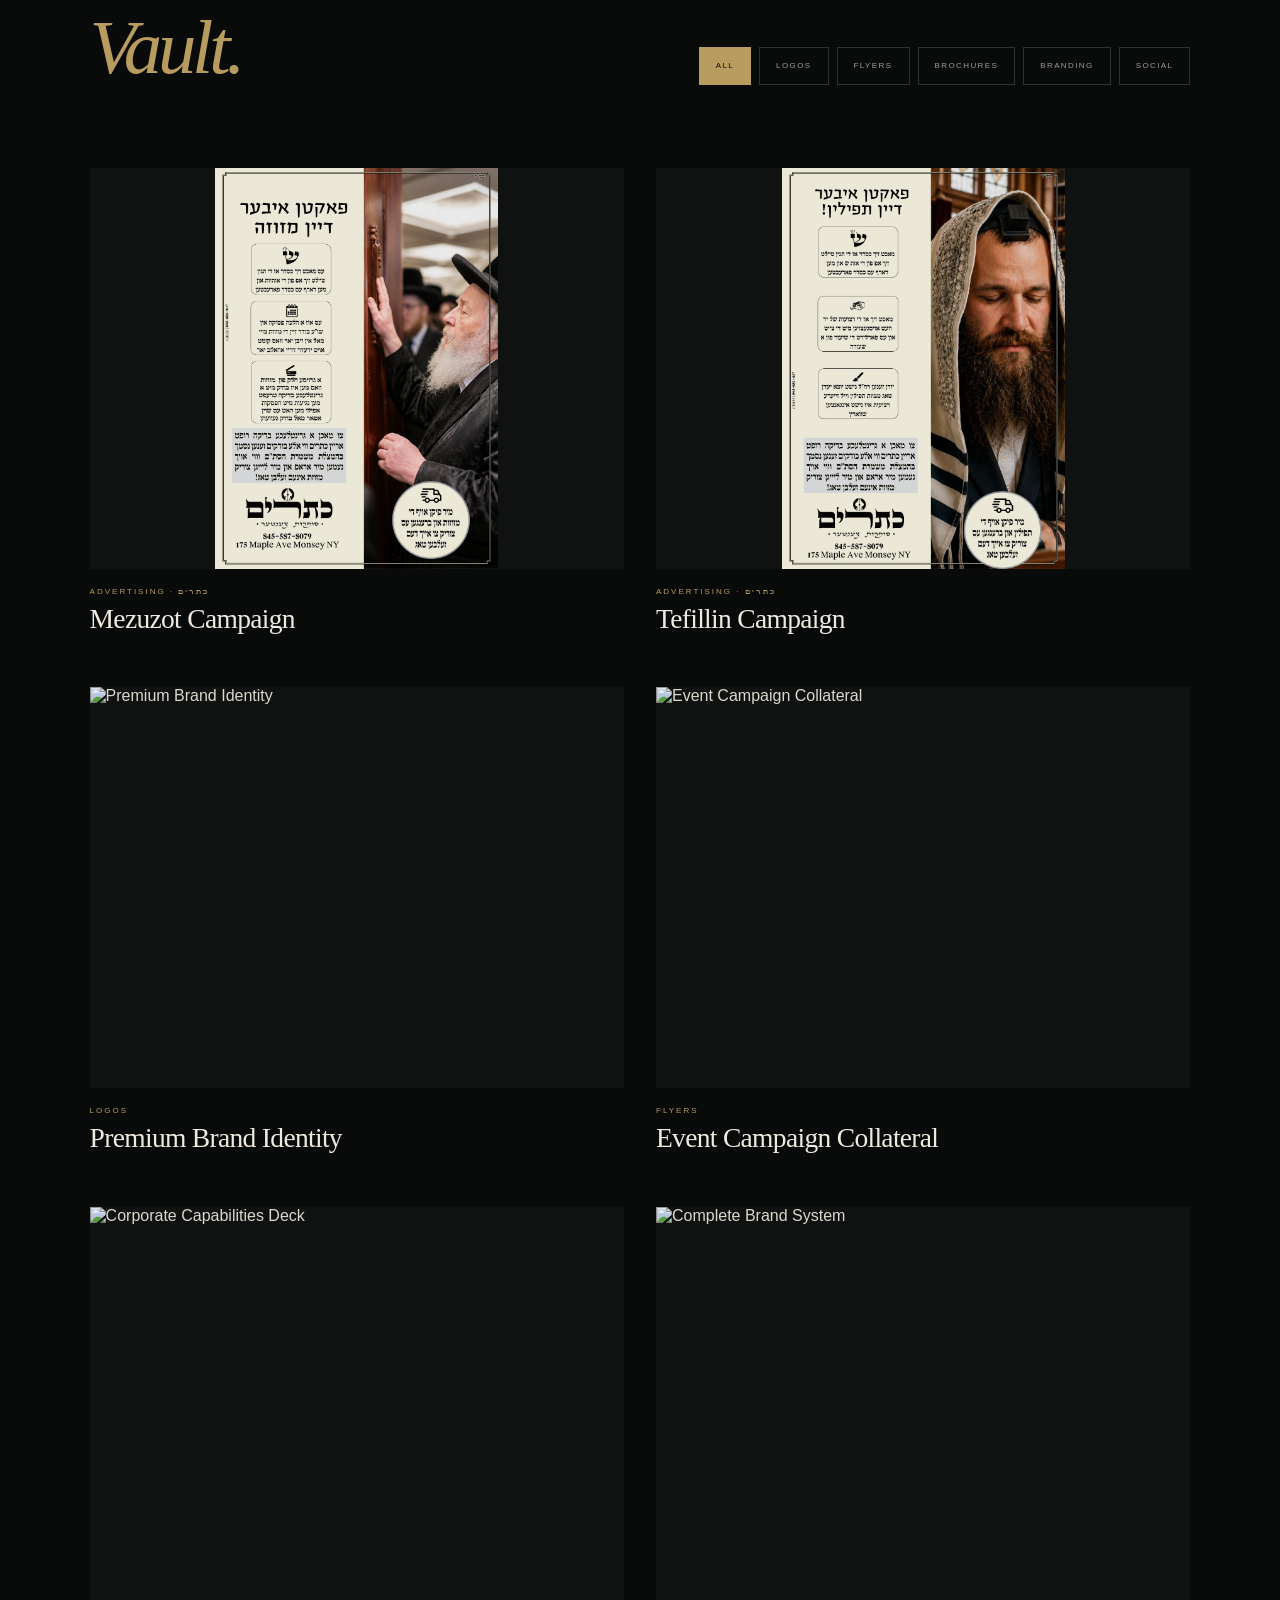
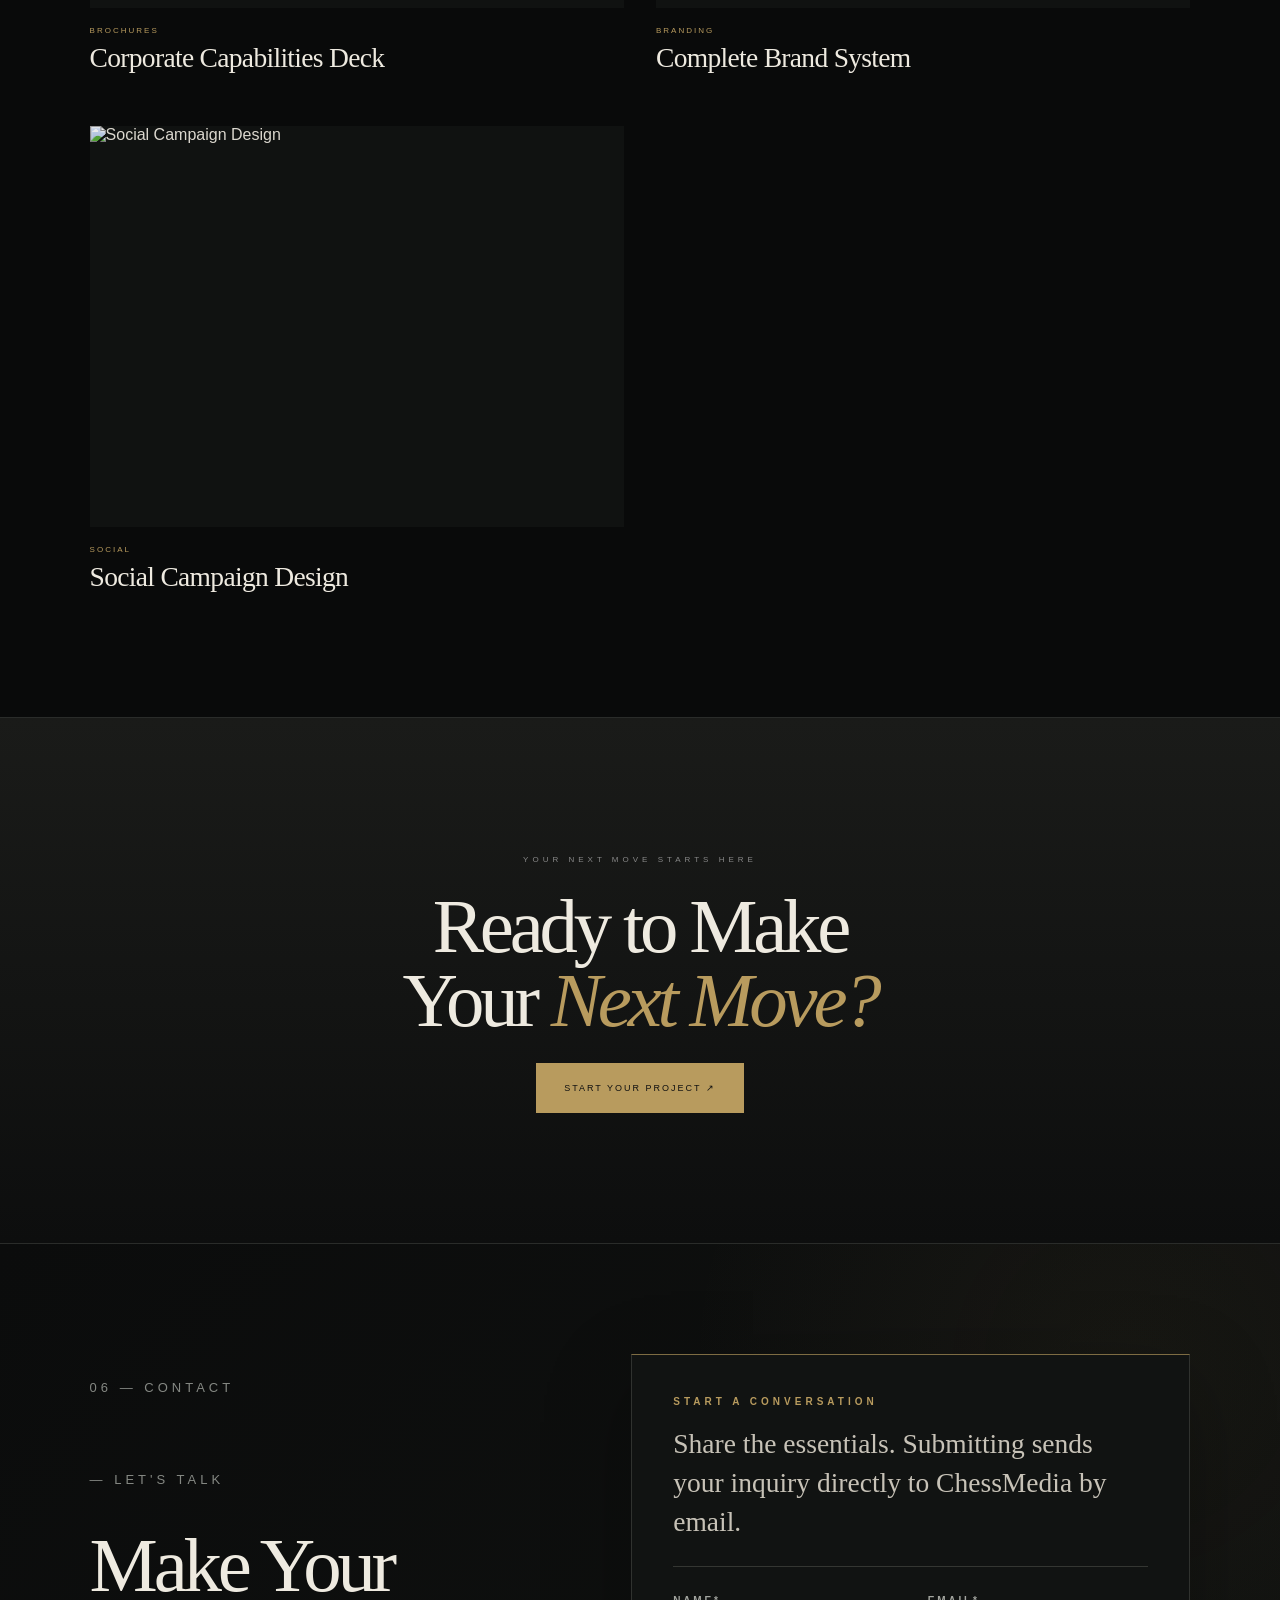
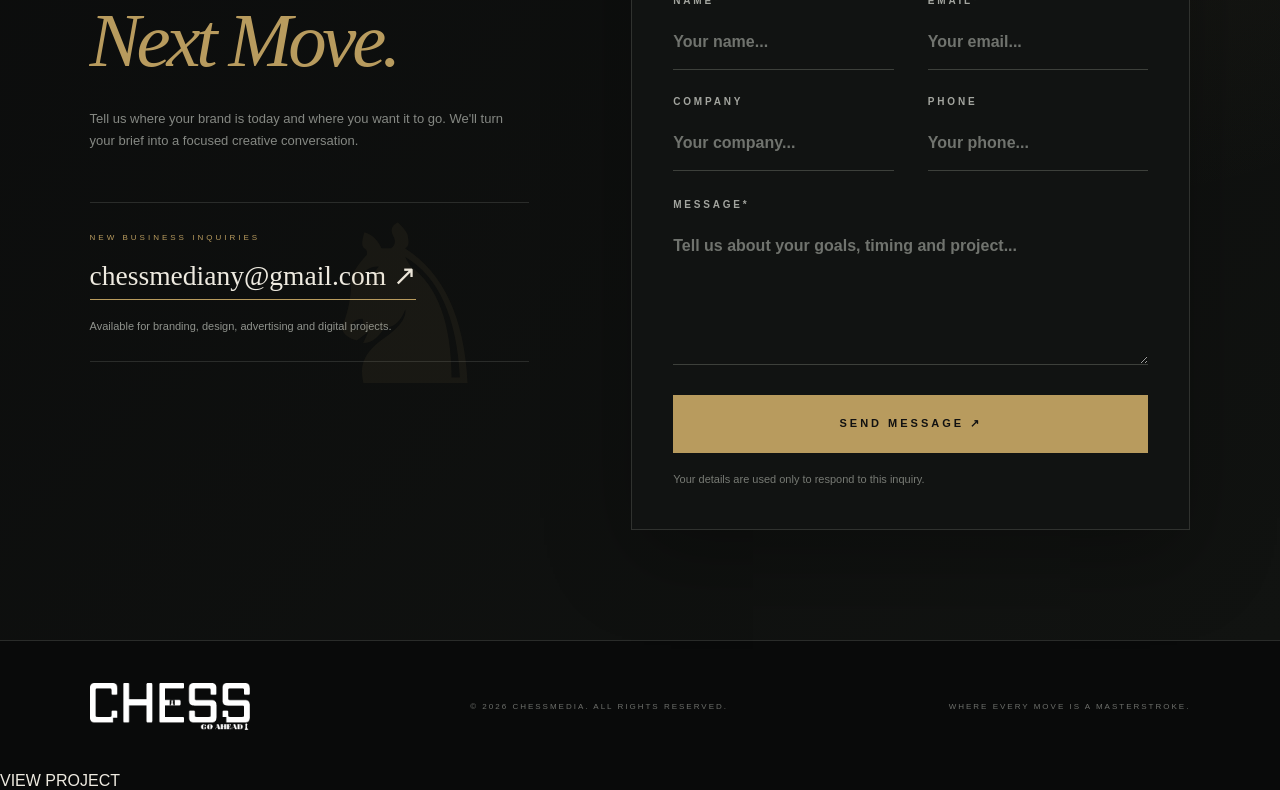
==== commit 62e3c990: "Refresh chess-piece cursor styles" ====
--- a/index.html
+++ b/index.html
@@ -1,2 +1,2 @@
-<!doctype html><html lang="en"><head><link rel="icon" type="image/png" href="/chessmedia-icon.png?v=20260721"><link rel="apple-touch-icon" href="/chessmedia-icon.png?v=20260721"><meta charset="utf-8"><meta name="viewport" content="width=device-width,initial-scale=1"><title>ChessMedia — Strategic Creative Agency</title><meta name="description" content="Strategic branding, design and marketing that moves business forward."><link rel="canonical" href="https://chessmedia.us/"><meta property="og:title" content="ChessMedia — Strategic Creative Agency"><meta property="og:description" content="Strategic branding, design and marketing that moves business forward."><meta property="og:url" content="https://chessmedia.us/"><meta property="og:type" content="website"><link rel="stylesheet" href="styles.css?v=20260721-contact-type2"><script type="application/ld+json">{"@context":"https://schema.org","@type":"ProfessionalService","name":"ChessMedia","url":"https://chessmedia.us/","email":"chessmediany@gmail.com","founder":{"@type":"Person","name":"Levi Yitzchok Getter"},"description":"Strategic branding, graphic design, advertising and creative solutions."}</script><!-- chess intro deploy v3 --><!-- square chess animation v1 --></head><body><main><header><a class="logo logoImage" href="#home" aria-label="ChessMedia home"><img src="chess%20logo.png" alt="ChessMedia"></a><nav aria-label="Main navigation"><a href="#home">Home<small>01</small></a><a href="#about">About<small>02</small></a><a href="#services">Services<small>03</small></a><a href="#portfolio">Portfolio<small>04</small></a><a href="#contact">Contact<small>05</small></a></nav><a class="talk" href="#contact">LET'S TALK ↗</a></header><section class="hero" id="home"><div class="heroCopy"><p class="eyebrow">— CREATIVE MARKETING AGENCY</p><h1>Marketing That<br>Moves Your<br><em>Business Forward</em></h1><p class="intro">Professional branding, graphic design, advertising and creative solutions for businesses ready to lead.</p><div class="buttons"><a href="#contact">GET A QUOTE ↗</a><a href="#portfolio">VIEW PORTFOLIO ↓</a></div></div><div class="piece" aria-label="Chess-inspired marketing themes"><div class="heroChessMessages"><span class="heroChessSymbol" data-hero-piece aria-hidden="true">♔</span><div class="heroChessPanel"><small data-hero-kicker>01 — KING</small><strong><span data-hero-title>KING</span><em data-hero-line>OF MARKETING</em></strong><p data-hero-note>Strategy leads every winning move.</p><span class="heroChessDots" aria-hidden="true"><i class="active"></i><i></i><i></i><i></i><i></i><i></i></span></div></div></div><div class="stats"><div><b>150+</b><span>PROJECTS</span></div><div><b>98%</b><span>SATISFACTION</span></div><div><b>5+</b><span>YEARS</span></div></div></section><section class="trustedClients" aria-labelledby="trusted-title"><div class="trustedHead"><p class="eyebrow">— TRUSTED BY</p><h2 id="trusted-title">Brands We’ve<br><em>Moved Forward.</em></h2><p>Explore verified client work and identity projects.</p></div><div class="clientLogoGrid" aria-live="polite"><a class="clientLogo isActive" href="ketarim.html" aria-label="View כתרים portfolio"><img src="ketarim-logo.png" alt="כתרים" loading="lazy"><span>כתרים</span></a><a class="clientLogo" href="kanfie-nesharim.html" aria-label="View Kanfie Nesharim portfolio"><img src="kanfie-nesharim-logo.png" alt="Kanfie Nesharim" loading="lazy"><span>Kanfie Nesharim</span></a><a class="clientLogo" href="jfkosher.html" aria-label="View JFKosher portfolio"><img src="jfkosher-logo.svg" alt="JFKosher" loading="lazy"><span>JFKosher</span></a><a class="clientLogo" href="ohel-yaakov.html" aria-label="View כולל להוראה אהל יעקב portfolio"><img src="ohel-yaakov-logo.png" alt="כולל להוראה - אהל יעקב" loading="lazy"><span dir="rtl">כולל להוראה – אהל יעקב</span></a></div></section><div class="ticker">STRATEGY ✦ BRANDING ✦ DESIGN ✦ ADVERTISING ✦ DIGITAL ✦ STRATEGY ✦ BRANDING ✦ DESIGN</div><section class="section" id="about"><p class="num">02 — ABOUT US</p><div class="split"><div><p class="eyebrow">— THE AGENCY</p><h2>Your Strategic<br><em>Creative Partner.</em></h2></div><div class="copy"><p class="lead">We approach every project like a grandmaster approaches the board — with precision, foresight and an unwavering commitment to victory.</p><p>We create identities and campaigns that look exceptional, communicate clearly and deliver measurable results.</p><a href="#services">DISCOVER OUR APPROACH ↗</a></div></div><div class="values"><article><b>♜</b><h3>Strategic Vision</h3><p>Every move is considered, crafted and built for meaningful growth.</p></article><article><b>♛</b><h3>Creative Excellence</h3><p>Every move is considered, crafted and built for meaningful growth.</p></article><article><b>♝</b><h3>Results Driven</h3><p>Every move is considered, crafted and built for meaningful growth.</p></article><article><b>♞</b><h3>Trusted Partner</h3><p>Every move is considered, crafted and built for meaningful growth.</p></article></div></section><section class="leader"><div class="portrait"><img src="DSC04827-web.jpg" alt="Levi Yitzchok Getter"></div><div><p class="num">03 — LEADERSHIP</p><p class="eyebrow">— THE MIND BEHIND THE BOARD</p><h2>Built on Vision.<br><em>Driven by Strategy.</em></h2><blockquote>“Every brand has an untold story. Our mission is to tell it with clarity, conviction and creativity that commands attention.”</blockquote><h3>Levi Yitzchok Getter</h3><p>FOUNDER &amp; CHIEF EXECUTIVE OFFICER</p></div></section><section class="section" id="services"><p class="num">04 — SERVICES</p><div class="sectionHead"><div><p class="eyebrow">— CAPABILITIES</p><h2>The Service<br><em>Matrix.</em></h2></div><p>Every service is a calculated move toward your objectives.</p></div><div class="serviceList"><article><span>01</span><h3>Graphic Design</h3><p>Strategic, premium creative work built to sharpen your message and grow your presence.</p><b>↗</b></article><article><span>02</span><h3>Logo Design</h3><p>Strategic, premium creative work built to sharpen your message and grow your presence.</p><b>↗</b></article><article><span>03</span><h3>Branding</h3><p>Strategic, premium creative work built to sharpen your message and grow your presence.</p><b>↗</b></article><article><span>04</span><h3>Flyer Design</h3><p>Strategic, premium creative work built to sharpen your message and grow your presence.</p><b>↗</b></article><article><span>05</span><h3>Brochure Design</h3><p>Strategic, premium creative work built to sharpen your message and grow your presence.</p><b>↗</b></article><article><span>06</span><h3>Social Media Marketing</h3><p>Strategic, premium creative work built to sharpen your message and grow your presence.</p><b>↗</b></article><article><span>07</span><h3>Website Design</h3><p>Strategic, premium creative work built to sharpen your message and grow your presence.</p><b>↗</b></article><article><span>08</span><h3>Digital Marketing</h3><p>Strategic, premium creative work built to sharpen your message and grow your presence.</p><b>↗</b></article></div></section><section class="section" id="portfolio"><p class="num">05 — SELECTED WORK</p><div class="sectionHead"><div><p class="eyebrow">— PORTFOLIO</p><h2>The Portfolio<br><em>Vault.</em></h2></div><div class="filters" role="group" aria-label="Portfolio filters"><button class="active" data-filter="All">All</button><button data-filter="Logos">Logos</button><button data-filter="Flyers">Flyers</button><button data-filter="Brochures">Brochures</button><button data-filter="Branding">Branding</button><button data-filter="Social">Social</button></div></div><div class="works"><article data-category="Flyers"><a href="ketarim.html#projects"><div><img src="ketarim-mezuzot.jpg" alt="כתרים mezuzot campaign" loading="lazy"><span>VIEW PROJECT ↗</span></div><small>Advertising · כתרים</small><h3>Mezuzot Campaign</h3></a></article><article data-category="Flyers"><a href="ketarim.html#projects"><div><img src="ketarim-tefillin.jpg" alt="כתרים tefillin campaign" loading="lazy"><span>VIEW PROJECT ↗</span></div><small>Advertising · כתרים</small><h3>Tefillin Campaign</h3></a></article><article class="wide" data-category="Logos"><div><img src="https://media.base44.com/images/public/6a30a349ddb7e9db13139ad5/206e94da7_generated_3257b2a2.png" alt="Premium Brand Identity"><span>VIEW PROJECT ↗</span></div><small>Logos</small><h3>Premium Brand Identity</h3></article><article data-category="Flyers"><div><img src="https://media.base44.com/images/public/6a30a349ddb7e9db13139ad5/10ecdc53f_generated_f1c75923.png" alt="Event Campaign Collateral"><span>VIEW PROJECT ↗</span></div><small>Flyers</small><h3>Event Campaign Collateral</h3></article><article data-category="Brochures"><div><img src="https://media.base44.com/images/public/6a30a349ddb7e9db13139ad5/18a0280c0_generated_9608c427.png" alt="Corporate Capabilities Deck"><span>VIEW PROJECT ↗</span></div><small>Brochures</small><h3>Corporate Capabilities Deck</h3></article><article data-category="Branding"><div><img src="https://media.base44.com/images/public/6a30a349ddb7e9db13139ad5/9a158aad9_generated_ef2117c6.png" alt="Complete Brand System"><span>VIEW PROJECT ↗</span></div><small>Branding</small><h3>Complete Brand System</h3></article><article data-category="Social"><div><img src="https://media.base44.com/images/public/6a30a349ddb7e9db13139ad5/b3453d474_generated_95844af2.png" alt="Social Campaign Design"><span>VIEW PROJECT ↗</span></div><small>Social</small><h3>Social Campaign Design</h3></article></div></section><section class="cta"><small>YOUR NEXT MOVE STARTS HERE</small><h2>Ready to Make<br>Your <em>Next Move?</em></h2><a href="#contact">START YOUR PROJECT ↗</a></section><section class="section contact" id="contact"><div><p class="num">06 — CONTACT</p><p class="eyebrow">— LET'S TALK</p><h2>Make Your<br><em>Next Move.</em></h2><p>Tell us where your brand is today and where you want it to go. We'll turn your brief into a focused creative conversation.</p><div class="contactDetails"><small>NEW BUSINESS INQUIRIES</small><a href="mailto:chessmediany@gmail.com?subject=New%20ChessMedia%20Project%20Inquiry">chessmediany@gmail.com ↗</a><span>Available for branding, design, advertising and digital projects.</span></div></div><form id="contact-form"><input type="text" name="_honey" tabindex="-1" autocomplete="off" aria-hidden="true" style="position:absolute;left:-9999px"><div class="formIntro"><span>START A CONVERSATION</span><p>Share the essentials. Submitting sends your inquiry directly to ChessMedia by email.</p></div><label>Name*<input name="name" required autocomplete="name" placeholder="Your name..."></label><label>Email*<input name="email" required type="email" autocomplete="email" placeholder="Your email..."></label><label>Company<input name="company" autocomplete="organization" placeholder="Your company..."></label><label>Phone<input name="phone" type="tel" autocomplete="tel" placeholder="Your phone..."></label><label class="full">Message*<textarea name="message" required placeholder="Tell us about your goals, timing and project..."></textarea></label><button type="submit">SEND MESSAGE ↗</button><p class="privacy">Your details are used only to respond to this inquiry.</p></form></section><footer><a class="logo logoImage" href="#home" aria-label="ChessMedia home"><img src="chess%20logo.png" alt="ChessMedia"></a><p>© 2026 CHESSMEDIA. ALL RIGHTS RESERVED.</p><p>WHERE EVERY MOVE IS A MASTERSTROKE.</p></footer></main><script src="script.js?v=20260721-logo-carousel1"></script></body></html>
+<!doctype html><html lang="en"><head><link rel="icon" type="image/png" href="/chessmedia-icon.png?v=20260721"><link rel="apple-touch-icon" href="/chessmedia-icon.png?v=20260721"><meta charset="utf-8"><meta name="viewport" content="width=device-width,initial-scale=1"><title>ChessMedia — Strategic Creative Agency</title><meta name="description" content="Strategic branding, design and marketing that moves business forward."><link rel="canonical" href="https://chessmedia.us/"><meta property="og:title" content="ChessMedia — Strategic Creative Agency"><meta property="og:description" content="Strategic branding, design and marketing that moves business forward."><meta property="og:url" content="https://chessmedia.us/"><meta property="og:type" content="website"><link rel="stylesheet" href="styles.css?v=20260721-chess-cursor1"><script type="application/ld+json">{"@context":"https://schema.org","@type":"ProfessionalService","name":"ChessMedia","url":"https://chessmedia.us/","email":"chessmediany@gmail.com","founder":{"@type":"Person","name":"Levi Yitzchok Getter"},"description":"Strategic branding, graphic design, advertising and creative solutions."}</script><!-- chess intro deploy v3 --><!-- square chess animation v1 --></head><body><main><header><a class="logo logoImage" href="#home" aria-label="ChessMedia home"><img src="chess%20logo.png" alt="ChessMedia"></a><nav aria-label="Main navigation"><a href="#home">Home<small>01</small></a><a href="#about">About<small>02</small></a><a href="#services">Services<small>03</small></a><a href="#portfolio">Portfolio<small>04</small></a><a href="#contact">Contact<small>05</small></a></nav><a class="talk" href="#contact">LET'S TALK ↗</a></header><section class="hero" id="home"><div class="heroCopy"><p class="eyebrow">— CREATIVE MARKETING AGENCY</p><h1>Marketing That<br>Moves Your<br><em>Business Forward</em></h1><p class="intro">Professional branding, graphic design, advertising and creative solutions for businesses ready to lead.</p><div class="buttons"><a href="#contact">GET A QUOTE ↗</a><a href="#portfolio">VIEW PORTFOLIO ↓</a></div></div><div class="piece" aria-label="Chess-inspired marketing themes"><div class="heroChessMessages"><span class="heroChessSymbol" data-hero-piece aria-hidden="true">♔</span><div class="heroChessPanel"><small data-hero-kicker>01 — KING</small><strong><span data-hero-title>KING</span><em data-hero-line>OF MARKETING</em></strong><p data-hero-note>Strategy leads every winning move.</p><span class="heroChessDots" aria-hidden="true"><i class="active"></i><i></i><i></i><i></i><i></i><i></i></span></div></div></div><div class="stats"><div><b>150+</b><span>PROJECTS</span></div><div><b>98%</b><span>SATISFACTION</span></div><div><b>5+</b><span>YEARS</span></div></div></section><section class="trustedClients" aria-labelledby="trusted-title"><div class="trustedHead"><p class="eyebrow">— TRUSTED BY</p><h2 id="trusted-title">Brands We’ve<br><em>Moved Forward.</em></h2><p>Explore verified client work and identity projects.</p></div><div class="clientLogoGrid" aria-live="polite"><a class="clientLogo isActive" href="ketarim.html" aria-label="View כתרים portfolio"><img src="ketarim-logo.png" alt="כתרים" loading="lazy"><span>כתרים</span></a><a class="clientLogo" href="kanfie-nesharim.html" aria-label="View Kanfie Nesharim portfolio"><img src="kanfie-nesharim-logo.png" alt="Kanfie Nesharim" loading="lazy"><span>Kanfie Nesharim</span></a><a class="clientLogo" href="jfkosher.html" aria-label="View JFKosher portfolio"><img src="jfkosher-logo.svg" alt="JFKosher" loading="lazy"><span>JFKosher</span></a><a class="clientLogo" href="ohel-yaakov.html" aria-label="View כולל להוראה אהל יעקב portfolio"><img src="ohel-yaakov-logo.png" alt="כולל להוראה - אהל יעקב" loading="lazy"><span dir="rtl">כולל להוראה – אהל יעקב</span></a></div></section><div class="ticker">STRATEGY ✦ BRANDING ✦ DESIGN ✦ ADVERTISING ✦ DIGITAL ✦ STRATEGY ✦ BRANDING ✦ DESIGN</div><section class="section" id="about"><p class="num">02 — ABOUT US</p><div class="split"><div><p class="eyebrow">— THE AGENCY</p><h2>Your Strategic<br><em>Creative Partner.</em></h2></div><div class="copy"><p class="lead">We approach every project like a grandmaster approaches the board — with precision, foresight and an unwavering commitment to victory.</p><p>We create identities and campaigns that look exceptional, communicate clearly and deliver measurable results.</p><a href="#services">DISCOVER OUR APPROACH ↗</a></div></div><div class="values"><article><b>♜</b><h3>Strategic Vision</h3><p>Every move is considered, crafted and built for meaningful growth.</p></article><article><b>♛</b><h3>Creative Excellence</h3><p>Every move is considered, crafted and built for meaningful growth.</p></article><article><b>♝</b><h3>Results Driven</h3><p>Every move is considered, crafted and built for meaningful growth.</p></article><article><b>♞</b><h3>Trusted Partner</h3><p>Every move is considered, crafted and built for meaningful growth.</p></article></div></section><section class="leader"><div class="portrait"><img src="DSC04827-web.jpg" alt="Levi Yitzchok Getter"></div><div><p class="num">03 — LEADERSHIP</p><p class="eyebrow">— THE MIND BEHIND THE BOARD</p><h2>Built on Vision.<br><em>Driven by Strategy.</em></h2><blockquote>“Every brand has an untold story. Our mission is to tell it with clarity, conviction and creativity that commands attention.”</blockquote><h3>Levi Yitzchok Getter</h3><p>FOUNDER &amp; CHIEF EXECUTIVE OFFICER</p></div></section><section class="section" id="services"><p class="num">04 — SERVICES</p><div class="sectionHead"><div><p class="eyebrow">— CAPABILITIES</p><h2>The Service<br><em>Matrix.</em></h2></div><p>Every service is a calculated move toward your objectives.</p></div><div class="serviceList"><article><span>01</span><h3>Graphic Design</h3><p>Strategic, premium creative work built to sharpen your message and grow your presence.</p><b>↗</b></article><article><span>02</span><h3>Logo Design</h3><p>Strategic, premium creative work built to sharpen your message and grow your presence.</p><b>↗</b></article><article><span>03</span><h3>Branding</h3><p>Strategic, premium creative work built to sharpen your message and grow your presence.</p><b>↗</b></article><article><span>04</span><h3>Flyer Design</h3><p>Strategic, premium creative work built to sharpen your message and grow your presence.</p><b>↗</b></article><article><span>05</span><h3>Brochure Design</h3><p>Strategic, premium creative work built to sharpen your message and grow your presence.</p><b>↗</b></article><article><span>06</span><h3>Social Media Marketing</h3><p>Strategic, premium creative work built to sharpen your message and grow your presence.</p><b>↗</b></article><article><span>07</span><h3>Website Design</h3><p>Strategic, premium creative work built to sharpen your message and grow your presence.</p><b>↗</b></article><article><span>08</span><h3>Digital Marketing</h3><p>Strategic, premium creative work built to sharpen your message and grow your presence.</p><b>↗</b></article></div></section><section class="section" id="portfolio"><p class="num">05 — SELECTED WORK</p><div class="sectionHead"><div><p class="eyebrow">— PORTFOLIO</p><h2>The Portfolio<br><em>Vault.</em></h2></div><div class="filters" role="group" aria-label="Portfolio filters"><button class="active" data-filter="All">All</button><button data-filter="Logos">Logos</button><button data-filter="Flyers">Flyers</button><button data-filter="Brochures">Brochures</button><button data-filter="Branding">Branding</button><button data-filter="Social">Social</button></div></div><div class="works"><article data-category="Flyers"><a href="ketarim.html#projects"><div><img src="ketarim-mezuzot.jpg" alt="כתרים mezuzot campaign" loading="lazy"><span>VIEW PROJECT ↗</span></div><small>Advertising · כתרים</small><h3>Mezuzot Campaign</h3></a></article><article data-category="Flyers"><a href="ketarim.html#projects"><div><img src="ketarim-tefillin.jpg" alt="כתרים tefillin campaign" loading="lazy"><span>VIEW PROJECT ↗</span></div><small>Advertising · כתרים</small><h3>Tefillin Campaign</h3></a></article><article class="wide" data-category="Logos"><div><img src="https://media.base44.com/images/public/6a30a349ddb7e9db13139ad5/206e94da7_generated_3257b2a2.png" alt="Premium Brand Identity"><span>VIEW PROJECT ↗</span></div><small>Logos</small><h3>Premium Brand Identity</h3></article><article data-category="Flyers"><div><img src="https://media.base44.com/images/public/6a30a349ddb7e9db13139ad5/10ecdc53f_generated_f1c75923.png" alt="Event Campaign Collateral"><span>VIEW PROJECT ↗</span></div><small>Flyers</small><h3>Event Campaign Collateral</h3></article><article data-category="Brochures"><div><img src="https://media.base44.com/images/public/6a30a349ddb7e9db13139ad5/18a0280c0_generated_9608c427.png" alt="Corporate Capabilities Deck"><span>VIEW PROJECT ↗</span></div><small>Brochures</small><h3>Corporate Capabilities Deck</h3></article><article data-category="Branding"><div><img src="https://media.base44.com/images/public/6a30a349ddb7e9db13139ad5/9a158aad9_generated_ef2117c6.png" alt="Complete Brand System"><span>VIEW PROJECT ↗</span></div><small>Branding</small><h3>Complete Brand System</h3></article><article data-category="Social"><div><img src="https://media.base44.com/images/public/6a30a349ddb7e9db13139ad5/b3453d474_generated_95844af2.png" alt="Social Campaign Design"><span>VIEW PROJECT ↗</span></div><small>Social</small><h3>Social Campaign Design</h3></article></div></section><section class="cta"><small>YOUR NEXT MOVE STARTS HERE</small><h2>Ready to Make<br>Your <em>Next Move?</em></h2><a href="#contact">START YOUR PROJECT ↗</a></section><section class="section contact" id="contact"><div><p class="num">06 — CONTACT</p><p class="eyebrow">— LET'S TALK</p><h2>Make Your<br><em>Next Move.</em></h2><p>Tell us where your brand is today and where you want it to go. We'll turn your brief into a focused creative conversation.</p><div class="contactDetails"><small>NEW BUSINESS INQUIRIES</small><a href="mailto:chessmediany@gmail.com?subject=New%20ChessMedia%20Project%20Inquiry">chessmediany@gmail.com ↗</a><span>Available for branding, design, advertising and digital projects.</span></div></div><form id="contact-form"><input type="text" name="_honey" tabindex="-1" autocomplete="off" aria-hidden="true" style="position:absolute;left:-9999px"><div class="formIntro"><span>START A CONVERSATION</span><p>Share the essentials. Submitting sends your inquiry directly to ChessMedia by email.</p></div><label>Name*<input name="name" required autocomplete="name" placeholder="Your name..."></label><label>Email*<input name="email" required type="email" autocomplete="email" placeholder="Your email..."></label><label>Company<input name="company" autocomplete="organization" placeholder="Your company..."></label><label>Phone<input name="phone" type="tel" autocomplete="tel" placeholder="Your phone..."></label><label class="full">Message*<textarea name="message" required placeholder="Tell us about your goals, timing and project..."></textarea></label><button type="submit">SEND MESSAGE ↗</button><p class="privacy">Your details are used only to respond to this inquiry.</p></form></section><footer><a class="logo logoImage" href="#home" aria-label="ChessMedia home"><img src="chess%20logo.png" alt="ChessMedia"></a><p>© 2026 CHESSMEDIA. ALL RIGHTS RESERVED.</p><p>WHERE EVERY MOVE IS A MASTERSTROKE.</p></footer></main><script src="script.js?v=20260721-logo-carousel1"></script></body></html>
 VIEW PROJECT
--- a/styles.css
+++ b/styles.css
@@ -377,3 +377,10 @@
 #contact button{font-size:11px;letter-spacing:3px}
 #contact .privacy{font-size:11px;line-height:1.6}
 @media(max-width:680px){#contact .formIntro span{font-size:9px}#contact .formIntro p{font-size:22px}#contact label{font-size:9px}#contact input,#contact textarea,#contact input::placeholder,#contact textarea::placeholder{font-size:15px}#contact button{font-size:10px}}
+
+
+/* 2026-07-21 ChessMedia chess-piece cursor */
+@media (pointer:fine){
+  html,body,body *{cursor:url('/chessmedia-icon.png?v=20260721') 8 8,auto!important}
+  a,button,[role='button'],input,textarea,select,label,summary{cursor:url('/chessmedia-icon.png?v=20260721') 8 8,pointer!important}
+}
